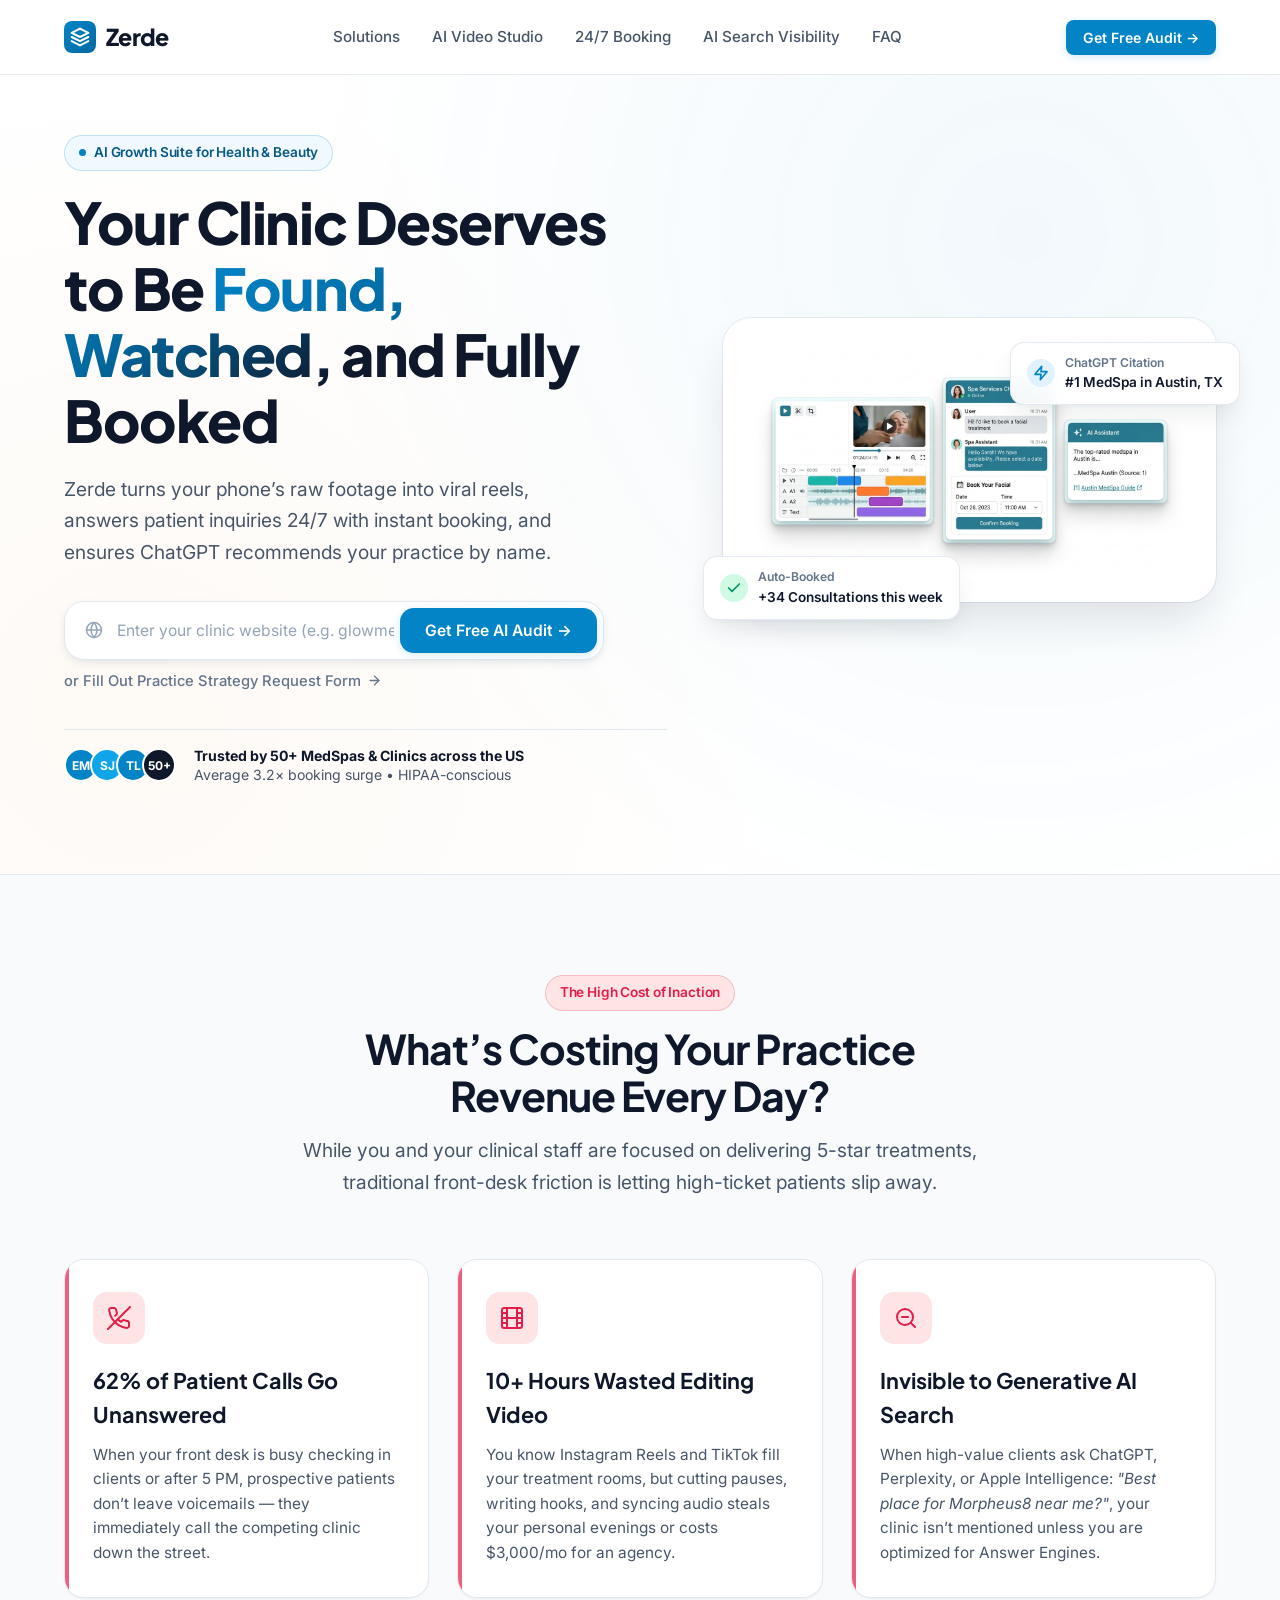
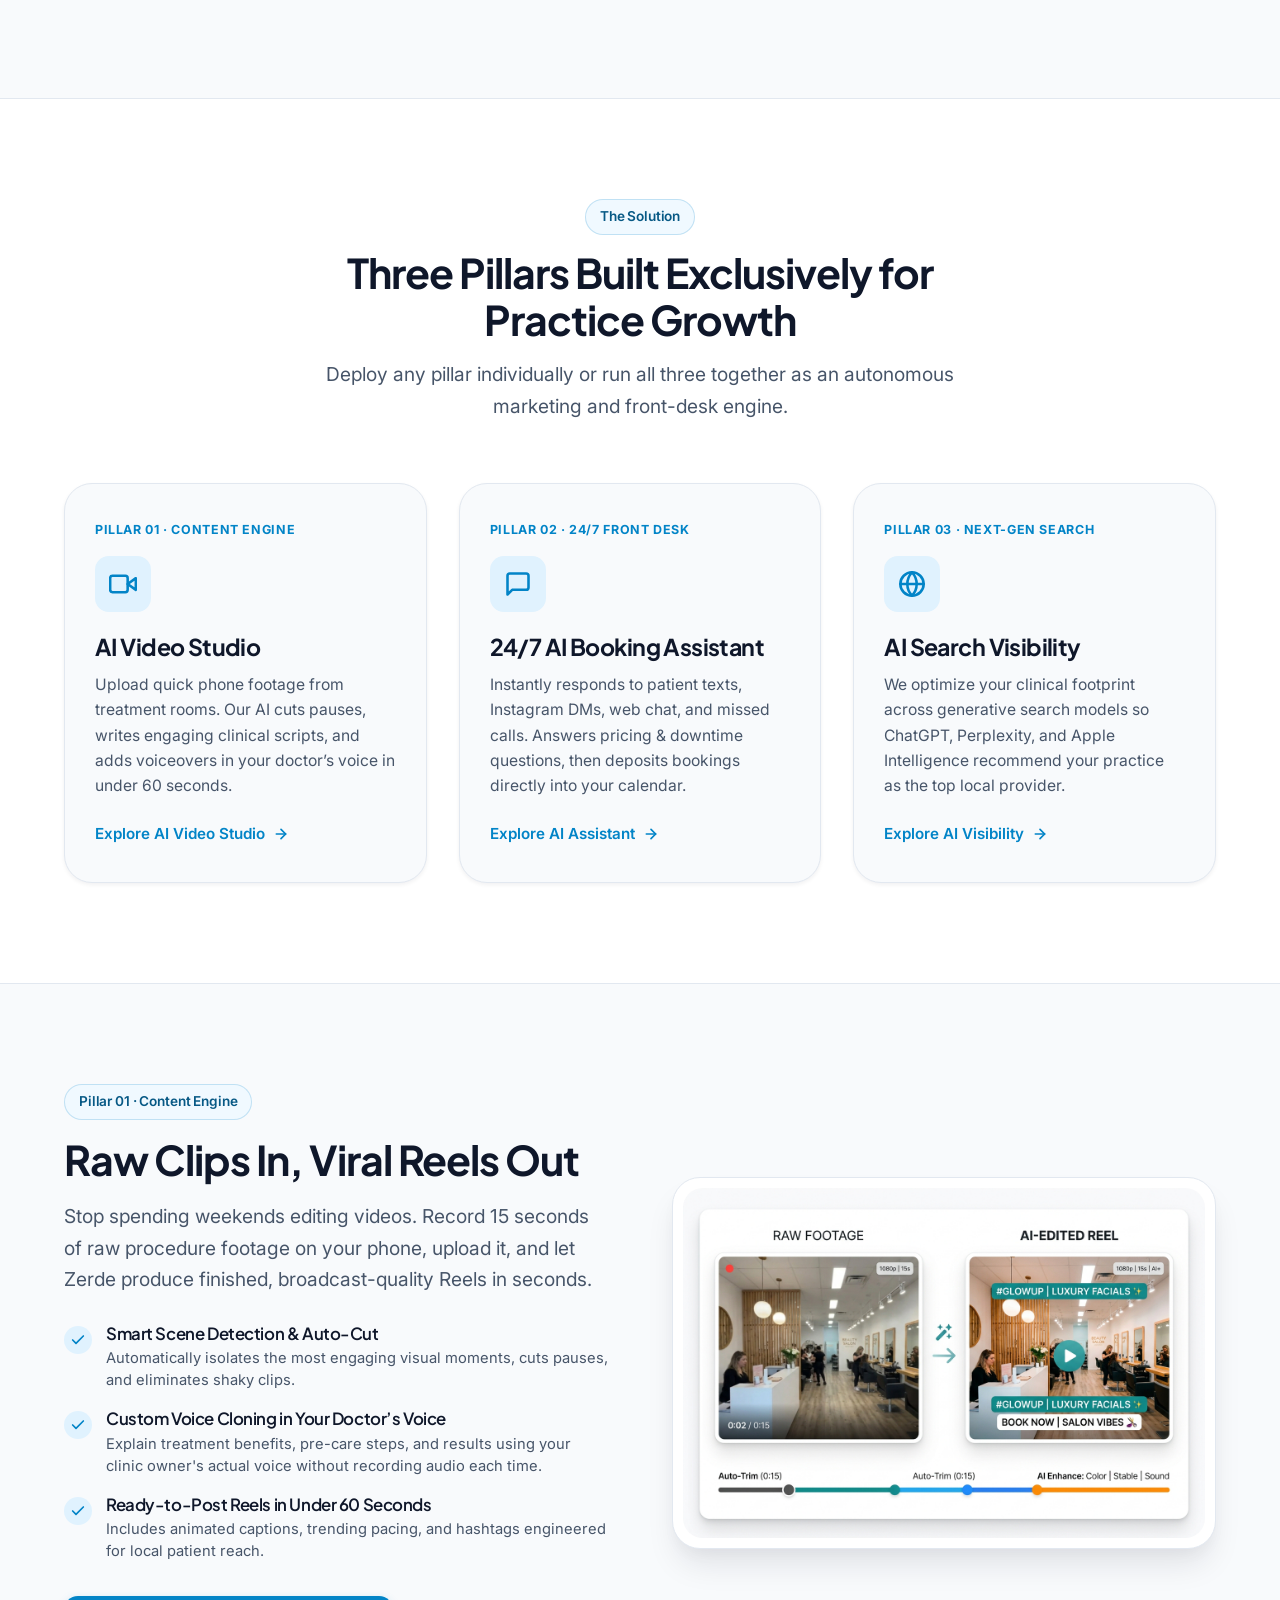
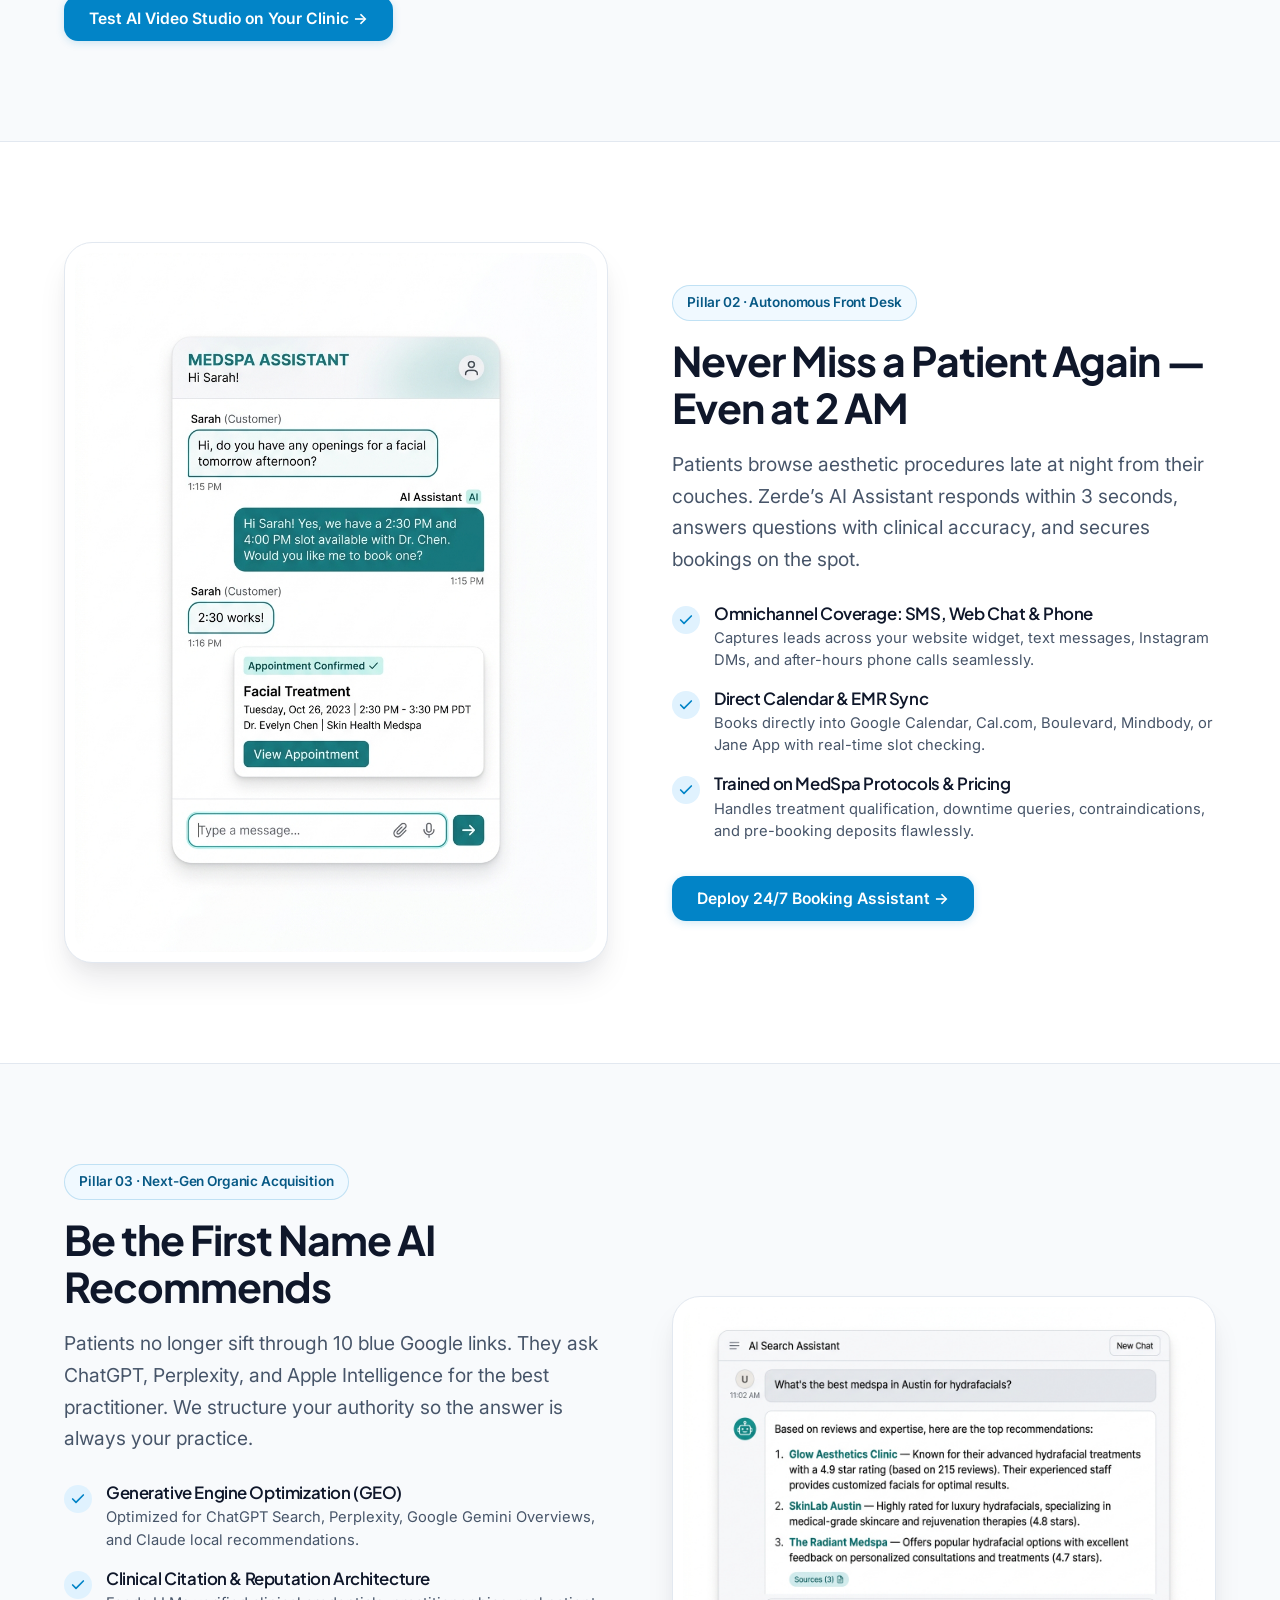
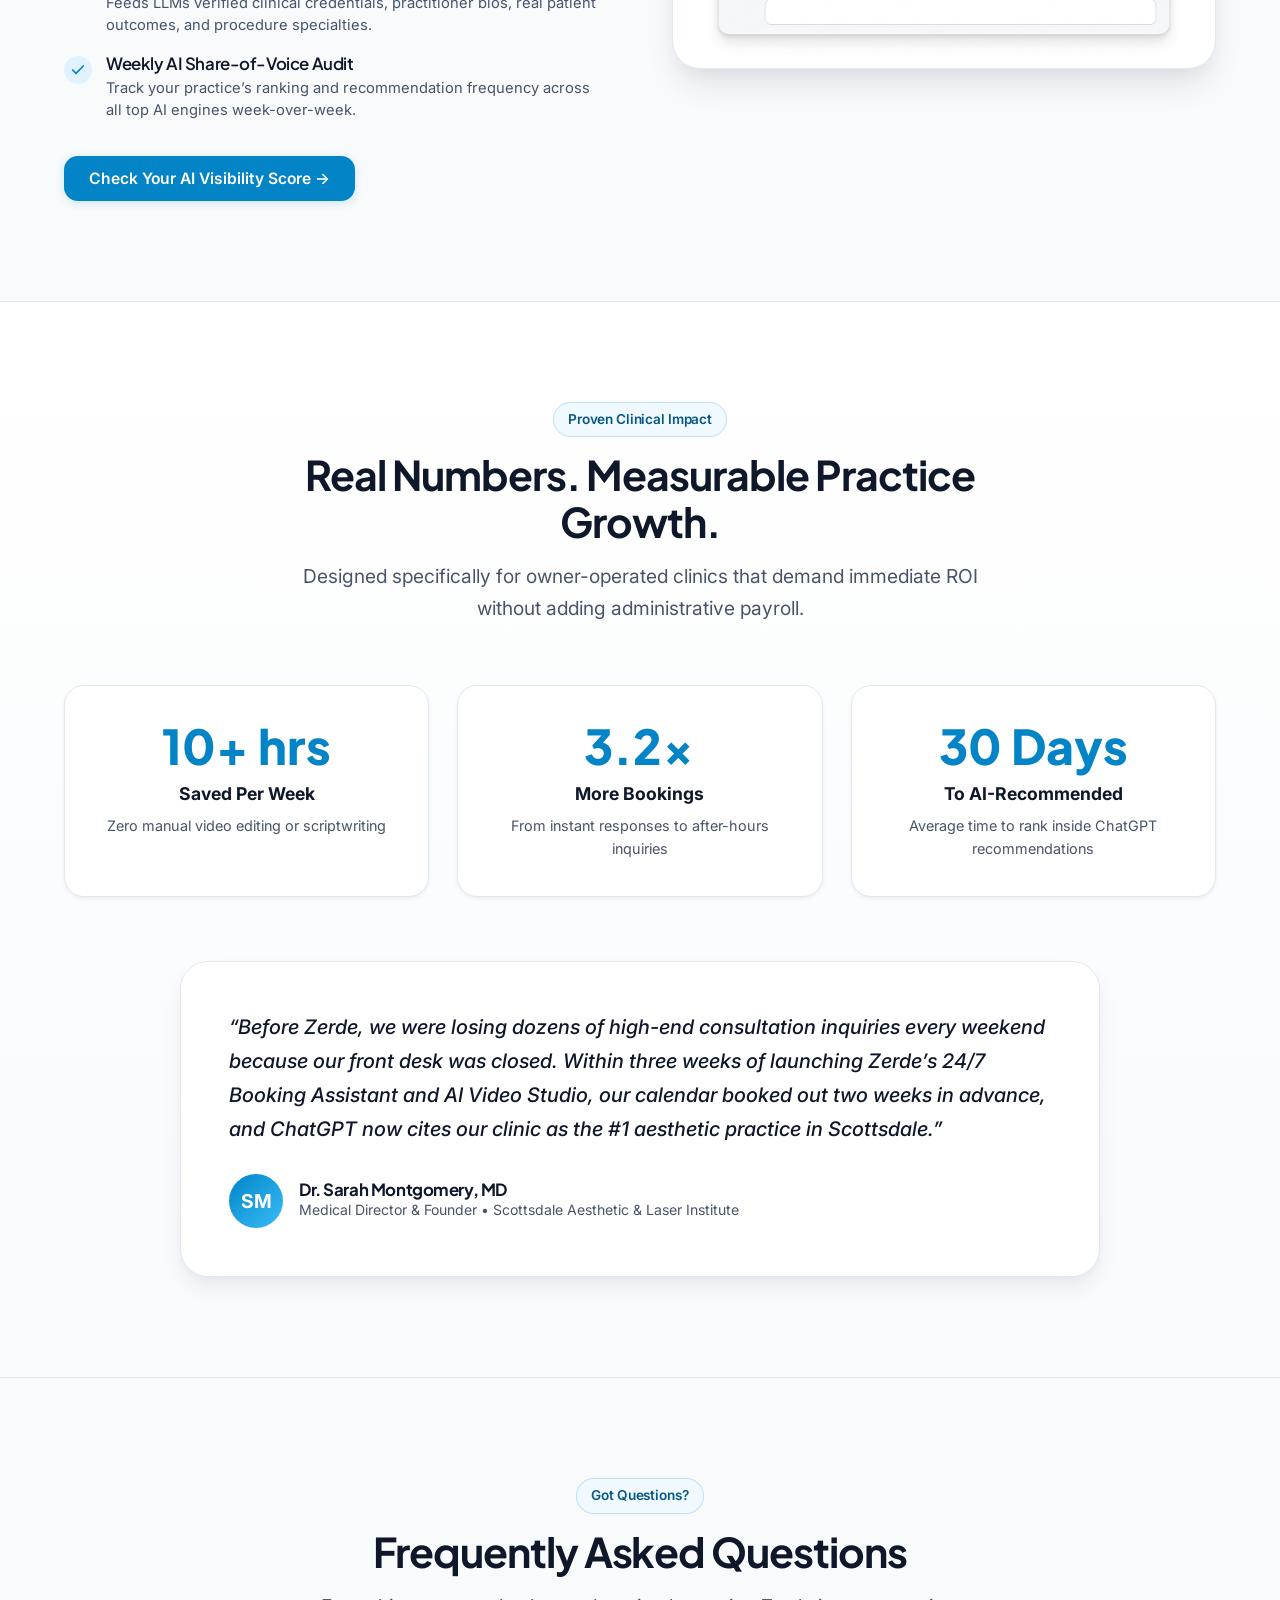
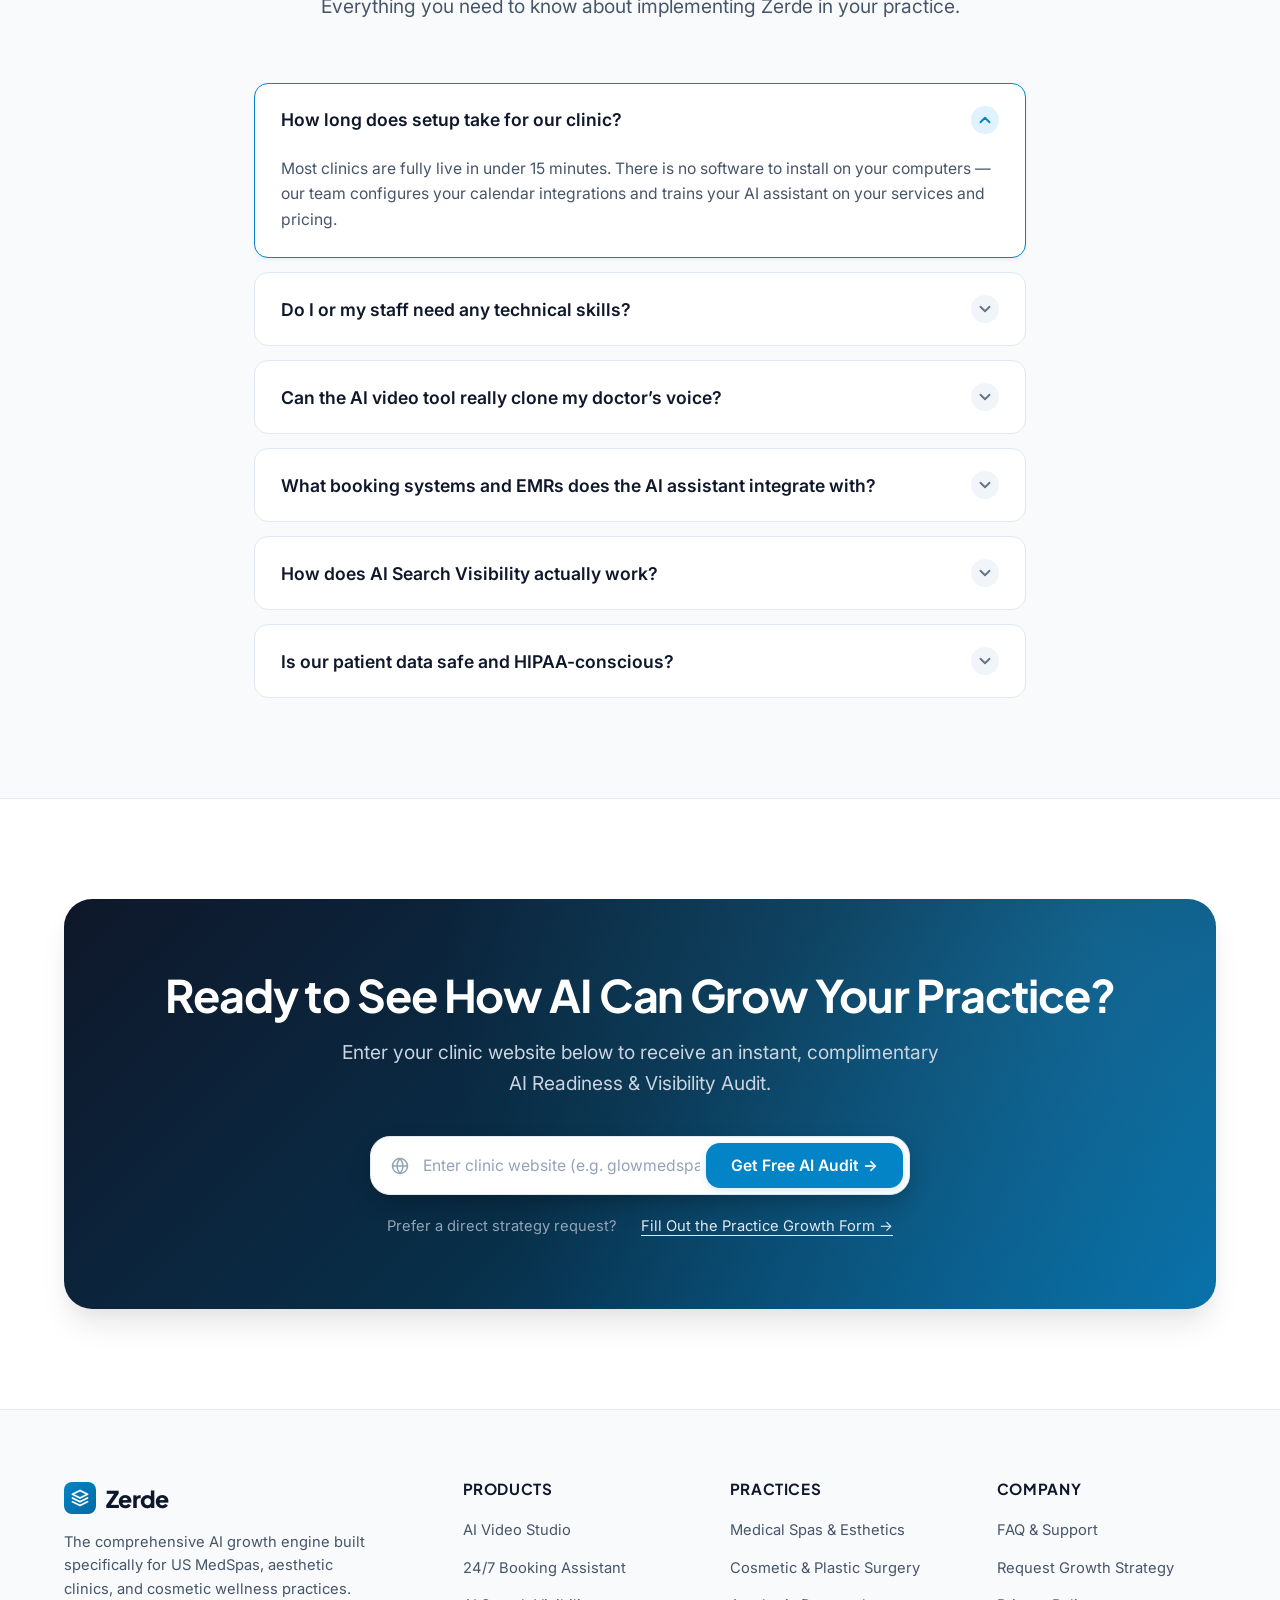
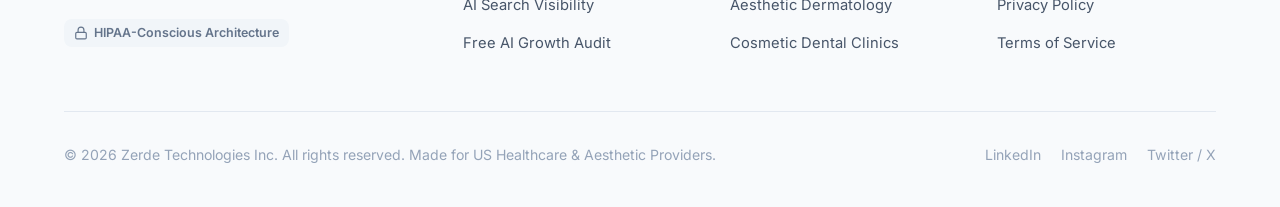
==== index.html @ aed966bc "Redesign landing page for US MedSpas: 11 sections, AI mockups, lead magnet audit form" ====
<!DOCTYPE html>
<html lang="en">
<head>
  <meta charset="utf-8">
  <meta name="viewport" content="width=device-width, initial-scale=1.0">
  <title>Zerde — AI Growth Suite for MedSpas & Aesthetic Practices</title>
  <meta name="description" content="Zerde turns raw phone footage into viral reels, captures patient bookings 24/7, and gets AI engines like ChatGPT to recommend your practice by name.">
  <meta name="keywords" content="MedSpa AI, aesthetic clinic marketing, AI video studio, AI booking assistant, AI search visibility, medical spa automation">
  
  <!-- OpenGraph / Social -->
  <meta property="og:type" content="website">
  <meta property="og:title" content="Zerde — AI Growth Suite for Health & Beauty">
  <meta property="og:description" content="Turn raw clips into viral reels, book patients 24/7, and get recommended by ChatGPT. Built for US MedSpas and aesthetic clinics.">
  <meta property="og:image" content="assets/hero-mockup.jpg">

  <!-- Google Fonts: Plus Jakarta Sans (Headings) + Inter (Body) -->
  <link rel="preconnect" href="https://fonts.googleapis.com">
  <link rel="preconnect" href="https://fonts.gstatic.com" crossorigin>
  <link href="https://fonts.googleapis.com/css2?family=Inter:wght@400;500;600;700&family=Plus+Jakarta+Sans:wght@500;600;700;800&display=swap" rel="stylesheet">

  <style>
    /* ==========================================================================
       DESIGN SYSTEM & CSS TOKENS
       Clean Light & Friendly (Stripe / VEED / Intercom Aesthetic)
       ========================================================================== */
    :root {
      /* Brand Color Palette */
      --primary: #0284C7;          /* Vibrant Ocean Teal-Blue */
      --primary-hover: #0369A1;
      --primary-dark: #075985;
      --primary-light: #E0F2FE;
      --primary-tint: #F0F9FF;
      --primary-glow: rgba(2, 132, 199, 0.18);

      --accent-amber: #D97706;     /* High-intent warmth */
      --accent-amber-light: #FEF3C7;
      --accent-emerald: #059669;   /* Success & growth */
      --accent-emerald-light: #D1FAE5;
      --accent-rose: #E11D48;      /* Urgency & pain points */
      --accent-rose-light: #FFE4E6;

      /* Neutral Palette */
      --bg-base: #FFFFFF;
      --bg-surface: #F8FAFC;       /* Slate 50 */
      --bg-subtle: #F1F5F9;        /* Slate 100 */
      --border: #E2E8F0;           /* Slate 200 */
      --border-focus: #94A3B8;     /* Slate 400 */

      --text-main: #0F172A;        /* Slate 900 */
      --text-muted: #475569;       /* Slate 600 */
      --text-subtle: #64748B;      /* Slate 500 */
      --text-light: #94A3B8;       /* Slate 400 */

      /* Typography */
      --font-heading: 'Plus Jakarta Sans', -apple-system, BlinkMacSystemFont, sans-serif;
      --font-body: 'Inter', -apple-system, BlinkMacSystemFont, sans-serif;

      /* Shadows & Elevations */
      --shadow-xs: 0 1px 2px 0 rgba(15, 23, 42, 0.05);
      --shadow-sm: 0 2px 4px 0 rgba(15, 23, 42, 0.06);
      --shadow-md: 0 4px 12px -2px rgba(15, 23, 42, 0.08), 0 2px 6px -1px rgba(15, 23, 42, 0.04);
      --shadow-lg: 0 12px 24px -4px rgba(15, 23, 42, 0.08), 0 4px 8px -2px rgba(15, 23, 42, 0.03);
      --shadow-xl: 0 20px 32px -6px rgba(15, 23, 42, 0.10), 0 8px 16px -4px rgba(15, 23, 42, 0.04);
      --shadow-glow: 0 0 28px rgba(2, 132, 199, 0.22);

      /* Layout & Spacing */
      --container-max: 1200px;
      --radius-sm: 8px;
      --radius-md: 14px;
      --radius-lg: 20px;
      --radius-xl: 28px;
      --radius-pill: 9999px;
      
      --transition-fast: 0.15s ease;
      --transition-smooth: 0.25s cubic-bezier(0.16, 1, 0.3, 1);
    }

    /* ==========================================================================
       RESET & BASE STYLES
       ========================================================================== */
    *, *::before, *::after {
      box-sizing: border-box;
      margin: 0;
      padding: 0;
    }

    html {
      scroll-behavior: smooth;
      -webkit-font-smoothing: antialiased;
      -moz-osx-font-smoothing: grayscale;
    }

    body {
      font-family: var(--font-body);
      color: var(--text-main);
      background-color: var(--bg-base);
      line-height: 1.6;
      font-size: 16px;
      overflow-x: hidden;
    }

    img {
      display: block;
      max-width: 100%;
      height: auto;
      border-radius: var(--radius-md);
    }

    a {
      color: inherit;
      text-decoration: none;
      transition: color var(--transition-fast);
    }

    button, input {
      font-family: inherit;
      font-size: inherit;
    }

    .container {
      width: 100%;
      max-width: var(--container-max);
      margin-left: auto;
      margin-right: auto;
      padding-left: 24px;
      padding-right: 24px;
    }

    .section-spacing {
      padding-top: 100px;
      padding-bottom: 100px;
    }

    @media (max-width: 768px) {
      .section-spacing {
        padding-top: 64px;
        padding-bottom: 64px;
      }
    }

    /* ==========================================================================
       TYPOGRAPHY
       ========================================================================== */
    h1, h2, h3, h4, h5, h6 {
      font-family: var(--font-heading);
      color: var(--text-main);
      line-height: 1.15;
      letter-spacing: -0.025em;
    }

    h1 {
      font-size: clamp(2.4rem, 4.5vw, 3.8rem);
      font-weight: 800;
    }

    h2 {
      font-size: clamp(2rem, 3.2vw, 2.75rem);
      font-weight: 700;
    }

    h3 {
      font-size: clamp(1.35rem, 2vw, 1.65rem);
      font-weight: 700;
    }

    p.lead {
      font-size: 1.2rem;
      color: var(--text-muted);
      line-height: 1.65;
    }

    .gradient-text {
      background: linear-gradient(135deg, #0284C7 0%, #0369A1 50%, #0F172A 100%);
      -webkit-background-clip: text;
      -webkit-text-fill-color: transparent;
    }

    /* Badges & Eyebrows */
    .badge-pill {
      display: inline-flex;
      align-items: center;
      gap: 8px;
      padding: 6px 14px;
      background: var(--primary-tint);
      border: 1px solid rgba(2, 132, 199, 0.2);
      color: var(--primary-dark);
      font-size: 0.85rem;
      font-weight: 600;
      border-radius: var(--radius-pill);
      letter-spacing: -0.01em;
    }

    .badge-pill .pulse-dot {
      width: 7px;
      height: 7px;
      border-radius: 50%;
      background-color: var(--primary);
      box-shadow: 0 0 0 0 rgba(2, 132, 199, 0.7);
      animation: pulse-ring 2s infinite;
    }

    @keyframes pulse-ring {
      0% { transform: scale(0.95); box-shadow: 0 0 0 0 rgba(2, 132, 199, 0.7); }
      70% { transform: scale(1); box-shadow: 0 0 0 8px rgba(2, 132, 199, 0); }
      100% { transform: scale(0.95); box-shadow: 0 0 0 0 rgba(2, 132, 199, 0); }
    }

    /* ==========================================================================
       BUTTONS & INTERACTIVE INPUTS
       ========================================================================== */
    .btn {
      display: inline-flex;
      align-items: center;
      justify-content: center;
      gap: 8px;
      font-weight: 600;
      font-size: 0.98rem;
      padding: 12px 24px;
      border-radius: var(--radius-md);
      border: 1px solid transparent;
      cursor: pointer;
      transition: all var(--transition-smooth);
      white-space: nowrap;
    }

    .btn-primary {
      background: var(--primary);
      color: #FFFFFF;
      box-shadow: 0 2px 8px var(--primary-glow);
    }

    .btn-primary:hover {
      background: var(--primary-hover);
      transform: translateY(-1px);
      box-shadow: 0 6px 16px rgba(2, 132, 199, 0.3);
    }

    .btn-secondary {
      background: #FFFFFF;
      color: var(--text-main);
      border: 1px solid var(--border);
      box-shadow: var(--shadow-xs);
    }

    .btn-secondary:hover {
      background: var(--bg-surface);
      border-color: var(--border-focus);
      transform: translateY(-1px);
    }

    .btn-dark {
      background: var(--text-main);
      color: #FFFFFF;
    }

    .btn-dark:hover {
      background: #1E293B;
      transform: translateY(-1px);
    }

    .btn-sm {
      padding: 8px 16px;
      font-size: 0.88rem;
      border-radius: var(--radius-sm);
    }

    .btn-lg {
      padding: 15px 30px;
      font-size: 1.05rem;
      border-radius: var(--radius-md);
    }

    /* URL Input Bar Form (Lead Magnet Funnel) */
    .url-input-form {
      display: flex;
      align-items: center;
      background: #FFFFFF;
      border: 1.5px solid var(--border);
      border-radius: var(--radius-lg);
      padding: 6px;
      box-shadow: var(--shadow-md);
      transition: border-color var(--transition-fast), box-shadow var(--transition-fast);
      max-width: 540px;
    }

    .url-input-form:focus-within {
      border-color: var(--primary);
      box-shadow: 0 0 0 4px var(--primary-glow);
    }

    .url-input-form .input-icon {
      padding-left: 14px;
      padding-right: 8px;
      color: var(--text-light);
      display: flex;
      align-items: center;
    }

    .url-input-form input {
      flex: 1;
      border: none;
      outline: none;
      font-size: 0.98rem;
      color: var(--text-main);
      background: transparent;
      padding: 8px 6px;
      min-width: 0;
    }

    .url-input-form input::placeholder {
      color: var(--text-light);
    }

    @media (max-width: 600px) {
      .url-input-form {
        flex-direction: column;
        padding: 10px;
        gap: 10px;
        border-radius: var(--radius-md);
      }
      .url-input-form .input-icon {
        display: none;
      }
      .url-input-form input {
        width: 100%;
        text-align: center;
        padding: 6px;
      }
      .url-input-form button {
        width: 100%;
      }
    }

    /* ==========================================================================
       HEADER & NAVIGATION
       ========================================================================== */
    .site-nav {
      position: sticky;
      top: 0;
      z-index: 100;
      background: rgba(255, 255, 255, 0.88);
      backdrop-filter: saturate(180%) blur(16px);
      -webkit-backdrop-filter: saturate(180%) blur(16px);
      border-bottom: 1px solid rgba(226, 232, 240, 0.8);
      transition: all var(--transition-smooth);
    }

    .site-nav.scrolled {
      box-shadow: 0 4px 20px -2px rgba(15, 23, 42, 0.06);
    }

    .nav-inner {
      display: flex;
      align-items: center;
      justify-content: space-between;
      height: 74px;
    }

    .nav-logo {
      display: flex;
      align-items: center;
      gap: 10px;
      font-family: var(--font-heading);
      font-weight: 800;
      font-size: 1.45rem;
      color: var(--text-main);
      letter-spacing: -0.03em;
    }

    .nav-logo-icon {
      width: 32px;
      height: 32px;
      background: linear-gradient(135deg, #0284C7 0%, #0369A1 100%);
      border-radius: 8px;
      display: flex;
      align-items: center;
      justify-content: center;
      color: #FFFFFF;
    }

    .nav-links {
      display: flex;
      align-items: center;
      gap: 32px;
      list-style: none;
    }

    .nav-links a {
      font-size: 0.95rem;
      font-weight: 500;
      color: var(--text-muted);
    }

    .nav-links a:hover {
      color: var(--primary);
    }

    .nav-actions {
      display: flex;
      align-items: center;
      gap: 16px;
    }

    .mobile-menu-btn {
      display: none;
      background: none;
      border: none;
      color: var(--text-main);
      cursor: pointer;
      padding: 6px;
    }

    @media (max-width: 860px) {
      .nav-links {
        display: none;
      }
      .mobile-menu-btn {
        display: block;
      }
    }

    /* Mobile Drawer */
    .mobile-drawer {
      display: none;
      position: fixed;
      top: 74px;
      left: 0;
      right: 0;
      background: #FFFFFF;
      border-bottom: 1px solid var(--border);
      padding: 24px;
      box-shadow: var(--shadow-xl);
      z-index: 99;
      flex-direction: column;
      gap: 16px;
    }

    .mobile-drawer.open {
      display: flex;
    }

    .mobile-drawer a {
      font-size: 1.1rem;
      font-weight: 600;
      color: var(--text-main);
      padding: 8px 0;
      border-bottom: 1px solid var(--border);
    }

    /* ==========================================================================
       SECTION 2: HERO (ABOVE THE FOLD)
       ========================================================================== */
    .hero-section {
      padding-top: 60px;
      padding-bottom: 90px;
      background: radial-gradient(circle at 80% 20%, rgba(2, 132, 199, 0.05) 0%, transparent 60%),
                  radial-gradient(circle at 10% 80%, rgba(217, 119, 6, 0.04) 0%, transparent 50%);
      position: relative;
    }

    .hero-grid {
      display: grid;
      grid-template-columns: 1.1fr 0.9fr;
      gap: 56px;
      align-items: center;
    }

    @media (max-width: 992px) {
      .hero-grid {
        grid-template-columns: 1fr;
        gap: 48px;
        text-align: center;
      }
      .hero-content {
        display: flex;
        flex-direction: column;
        align-items: center;
      }
      .hero-trust-bar {
        justify-content: center;
      }
    }

    .hero-content h1 {
      margin-top: 18px;
      margin-bottom: 20px;
    }

    .hero-content p.lead {
      margin-bottom: 32px;
      max-width: 540px;
    }

    .hero-cta-group {
      margin-bottom: 36px;
      width: 100%;
    }

    .hero-secondary-link {
      display: inline-flex;
      align-items: center;
      gap: 6px;
      margin-top: 12px;
      font-size: 0.92rem;
      color: var(--text-subtle);
      font-weight: 500;
    }

    .hero-secondary-link:hover {
      color: var(--primary);
    }

    .hero-trust-bar {
      display: flex;
      align-items: center;
      gap: 18px;
      padding-top: 16px;
      border-top: 1px solid var(--border);
    }

    .avatars-group {
      display: flex;
      align-items: center;
    }

    .avatar-circle {
      width: 34px;
      height: 34px;
      border-radius: 50%;
      border: 2px solid #FFFFFF;
      margin-left: -8px;
      background-size: cover;
      background-position: center;
      display: flex;
      align-items: center;
      justify-content: center;
      font-size: 0.75rem;
      font-weight: 700;
      color: #FFFFFF;
    }

    .avatar-circle:first-child {
      margin-left: 0;
    }

    .trust-text {
      font-size: 0.88rem;
      color: var(--text-muted);
      line-height: 1.35;
    }

    .trust-text strong {
      color: var(--text-main);
    }

    /* Hero Mockup Visual Area */
    .hero-visual {
      position: relative;
    }

    .mockup-frame {
      position: relative;
      background: #FFFFFF;
      border-radius: var(--radius-xl);
      padding: 10px;
      box-shadow: 0 24px 48px -12px rgba(15, 23, 42, 0.14), 0 0 0 1px rgba(226, 232, 240, 0.8);
      overflow: hidden;
      transition: transform var(--transition-smooth);
    }

    .mockup-frame:hover {
      transform: translateY(-4px);
    }

    .mockup-frame img {
      width: 100%;
      height: auto;
      border-radius: var(--radius-lg);
      object-fit: cover;
    }

    /* Floating micro-badges over hero visual */
    .floating-card {
      position: absolute;
      background: rgba(255, 255, 255, 0.95);
      backdrop-filter: blur(12px);
      padding: 10px 16px;
      border-radius: var(--radius-md);
      box-shadow: var(--shadow-lg);
      border: 1px solid rgba(226, 232, 240, 0.9);
      display: flex;
      align-items: center;
      gap: 10px;
      font-size: 0.85rem;
      font-weight: 600;
      color: var(--text-main);
      z-index: 2;
      animation: float 4s ease-in-out infinite alternate;
    }

    .floating-card-1 {
      bottom: -18px;
      left: -20px;
    }

    .floating-card-2 {
      top: 24px;
      right: -24px;
      animation-delay: 1.5s;
    }

    @keyframes float {
      0% { transform: translateY(0px); }
      100% { transform: translateY(-8px); }
    }

    @media (max-width: 600px) {
      .floating-card {
        display: none;
      }
    }

    /* ==========================================================================
       SECTION 3: PROBLEM STATEMENT ("What's Costing You Clients?")
       ========================================================================== */
    .problem-section {
      background: var(--bg-surface);
      border-top: 1px solid var(--border);
      border-bottom: 1px solid var(--border);
    }

    .section-header {
      text-align: center;
      max-width: 680px;
      margin-left: auto;
      margin-right: auto;
      margin-bottom: 60px;
    }

    .section-header h2 {
      margin-top: 14px;
      margin-bottom: 16px;
    }

    .problem-grid {
      display: grid;
      grid-template-columns: repeat(3, 1fr);
      gap: 28px;
    }

    @media (max-width: 900px) {
      .problem-grid {
        grid-template-columns: 1fr;
      }
    }

    .problem-card {
      background: #FFFFFF;
      border-radius: var(--radius-lg);
      padding: 32px 28px;
      border: 1px solid var(--border);
      box-shadow: var(--shadow-xs);
      transition: all var(--transition-smooth);
      position: relative;
      overflow: hidden;
    }

    .problem-card:hover {
      transform: translateY(-4px);
      box-shadow: var(--shadow-lg);
      border-color: rgba(225, 29, 72, 0.3);
    }

    .problem-card::before {
      content: '';
      position: absolute;
      top: 0;
      left: 0;
      width: 4px;
      height: 100%;
      background: var(--accent-rose);
      opacity: 0.7;
    }

    .problem-icon-wrapper {
      width: 52px;
      height: 52px;
      border-radius: var(--radius-md);
      background: var(--accent-rose-light);
      color: var(--accent-rose);
      display: flex;
      align-items: center;
      justify-content: center;
      margin-bottom: 20px;
    }

    .problem-stat {
      font-family: var(--font-heading);
      font-size: 1.35rem;
      font-weight: 700;
      color: var(--text-main);
      margin-bottom: 10px;
    }

    .problem-desc {
      color: var(--text-muted);
      font-size: 0.96rem;
      line-height: 1.6;
    }

    /* ==========================================================================
       SECTION 4: SOLUTIONS OVERVIEW ("Three Pillars Built for MedSpas")
       ========================================================================== */
    .solutions-overview-section {
      background: #FFFFFF;
    }

    .overview-grid {
      display: grid;
      grid-template-columns: repeat(3, 1fr);
      gap: 32px;
    }

    @media (max-width: 900px) {
      .overview-grid {
        grid-template-columns: 1fr;
      }
    }

    .overview-card {
      background: var(--bg-surface);
      border-radius: var(--radius-xl);
      padding: 36px 30px;
      border: 1px solid var(--border);
      box-shadow: var(--shadow-sm);
      display: flex;
      flex-direction: column;
      justify-content: space-between;
      transition: all var(--transition-smooth);
      position: relative;
    }

    .overview-card:hover {
      transform: translateY(-6px);
      box-shadow: var(--shadow-xl);
      border-color: rgba(2, 132, 199, 0.4);
      background: #FFFFFF;
    }

    .overview-card-tag {
      font-size: 0.78rem;
      font-weight: 700;
      letter-spacing: 0.05em;
      text-transform: uppercase;
      color: var(--primary);
      margin-bottom: 16px;
    }

    .overview-card-icon {
      width: 56px;
      height: 56px;
      border-radius: var(--radius-md);
      background: var(--primary-light);
      color: var(--primary);
      display: flex;
      align-items: center;
      justify-content: center;
      margin-bottom: 22px;
    }

    .overview-card h3 {
      font-size: 1.45rem;
      margin-bottom: 12px;
    }

    .overview-card p {
      color: var(--text-muted);
      font-size: 0.98rem;
      line-height: 1.6;
      margin-bottom: 24px;
    }

    .overview-link {
      display: inline-flex;
      align-items: center;
      gap: 8px;
      font-weight: 600;
      font-size: 0.95rem;
      color: var(--primary);
    }

    .overview-link:hover {
      color: var(--primary-hover);
      gap: 12px;
    }

    /* ==========================================================================
       SECTIONS 5, 6, 7: PRODUCT DEEP-DIVES
       ========================================================================== */
    .deepdive-section {
      border-top: 1px solid var(--border);
    }

    .deepdive-section:nth-child(even) {
      background: var(--bg-surface);
    }

    .deepdive-grid {
      display: grid;
      grid-template-columns: 1fr 1fr;
      gap: 64px;
      align-items: center;
    }

    @media (max-width: 992px) {
      .deepdive-grid {
        grid-template-columns: 1fr;
        gap: 40px;
      }
      .deepdive-grid.reverse-mobile {
        display: flex;
        flex-direction: column-reverse;
      }
    }

    .deepdive-content .badge-pill {
      margin-bottom: 16px;
    }

    .deepdive-content h2 {
      margin-bottom: 18px;
    }

    .deepdive-content p.lead {
      margin-bottom: 28px;
    }

    .feature-list {
      list-style: none;
      display: flex;
      flex-direction: column;
      gap: 18px;
      margin-bottom: 34px;
    }

    .feature-item {
      display: flex;
      align-items: flex-start;
      gap: 14px;
    }

    .feature-icon {
      width: 28px;
      height: 28px;
      border-radius: 50%;
      background: var(--primary-light);
      color: var(--primary);
      display: flex;
      align-items: center;
      justify-content: center;
      flex-shrink: 0;
      margin-top: 2px;
    }

    .feature-item-text h4 {
      font-size: 1.05rem;
      font-weight: 600;
      margin-bottom: 4px;
    }

    .feature-item-text p {
      color: var(--text-muted);
      font-size: 0.92rem;
      line-height: 1.5;
    }

    .deepdive-mockup {
      position: relative;
      border-radius: var(--radius-xl);
      padding: 10px;
      background: #FFFFFF;
      box-shadow: var(--shadow-xl);
      border: 1px solid var(--border);
      overflow: hidden;
      transition: transform var(--transition-smooth);
    }

    .deepdive-mockup:hover {
      transform: scale(1.01);
    }

    .deepdive-mockup img {
      width: 100%;
      height: auto;
      border-radius: var(--radius-lg);
    }

    /* ==========================================================================
       SECTION 8: SOCIAL PROOF & METRICS
       ========================================================================== */
    .metrics-section {
      background: linear-gradient(180deg, #FFFFFF 0%, var(--bg-surface) 100%);
      border-top: 1px solid var(--border);
    }

    .metrics-grid {
      display: grid;
      grid-template-columns: repeat(3, 1fr);
      gap: 28px;
      margin-bottom: 64px;
    }

    @media (max-width: 800px) {
      .metrics-grid {
        grid-template-columns: 1fr;
      }
    }

    .metric-card {
      background: #FFFFFF;
      border: 1px solid var(--border);
      border-radius: var(--radius-lg);
      padding: 36px 28px;
      text-align: center;
      box-shadow: var(--shadow-sm);
      transition: transform var(--transition-smooth);
    }

    .metric-card:hover {
      transform: translateY(-4px);
      box-shadow: var(--shadow-md);
      border-color: var(--primary);
    }

    .metric-number {
      font-family: var(--font-heading);
      font-size: 3rem;
      font-weight: 800;
      color: var(--primary);
      line-height: 1;
      margin-bottom: 10px;
    }

    .metric-label {
      font-size: 1.1rem;
      font-weight: 700;
      color: var(--text-main);
      margin-bottom: 6px;
    }

    .metric-sub {
      color: var(--text-muted);
      font-size: 0.9rem;
    }

    /* Testimonial Box */
    .testimonial-box {
      background: #FFFFFF;
      border-radius: var(--radius-xl);
      padding: 48px;
      border: 1px solid var(--border);
      box-shadow: var(--shadow-lg);
      max-width: 920px;
      margin-left: auto;
      margin-right: auto;
      position: relative;
    }

    @media (max-width: 650px) {
      .testimonial-box {
        padding: 28px;
      }
    }

    .testimonial-quote {
      font-size: 1.25rem;
      font-weight: 500;
      color: var(--text-main);
      line-height: 1.7;
      margin-bottom: 28px;
      font-style: italic;
    }

    .testimonial-author {
      display: flex;
      align-items: center;
      gap: 16px;
    }

    .author-avatar {
      width: 54px;
      height: 54px;
      border-radius: 50%;
      background: linear-gradient(135deg, #0284C7, #38BDF8);
      color: #FFFFFF;
      display: flex;
      align-items: center;
      justify-content: center;
      font-weight: 700;
      font-size: 1.2rem;
    }

    .author-info h4 {
      font-size: 1.05rem;
      font-weight: 700;
    }

    .author-info p {
      font-size: 0.88rem;
      color: var(--text-muted);
    }

    /* ==========================================================================
       SECTION 9: FAQ ACCORDION
       ========================================================================== */
    .faq-section {
      background: var(--bg-surface);
      border-top: 1px solid var(--border);
    }

    .faq-container {
      max-width: 820px;
      margin-left: auto;
      margin-right: auto;
    }

    .faq-list {
      display: flex;
      flex-direction: column;
      gap: 14px;
    }

    .faq-item {
      background: #FFFFFF;
      border: 1px solid var(--border);
      border-radius: var(--radius-md);
      overflow: hidden;
      transition: border-color var(--transition-fast), box-shadow var(--transition-fast);
    }

    .faq-item.active {
      border-color: var(--primary);
      box-shadow: var(--shadow-sm);
    }

    .faq-question {
      width: 100%;
      text-align: left;
      background: none;
      border: none;
      padding: 22px 26px;
      font-size: 1.1rem;
      font-weight: 600;
      color: var(--text-main);
      display: flex;
      align-items: center;
      justify-content: space-between;
      gap: 16px;
      cursor: pointer;
    }

    .faq-icon {
      width: 28px;
      height: 28px;
      border-radius: 50%;
      background: var(--bg-subtle);
      color: var(--text-subtle);
      display: flex;
      align-items: center;
      justify-content: center;
      flex-shrink: 0;
      transition: transform var(--transition-smooth), background-color var(--transition-fast);
    }

    .faq-item.active .faq-icon {
      transform: rotate(180deg);
      background: var(--primary-light);
      color: var(--primary);
    }

    .faq-answer {
      max-height: 0;
      overflow: hidden;
      transition: max-height 0.35s cubic-bezier(0, 1, 0, 1), padding 0.3s ease;
      padding: 0 26px;
      color: var(--text-muted);
      font-size: 0.98rem;
      line-height: 1.65;
    }

    .faq-item.active .faq-answer {
      max-height: 300px;
      padding-bottom: 24px;
    }

    /* ==========================================================================
       SECTION 10: FINAL CTA BANNER
       ========================================================================== */
    .cta-banner-section {
      background: #FFFFFF;
      border-top: 1px solid var(--border);
    }

    .cta-banner {
      background: radial-gradient(circle at 90% 10%, rgba(56, 189, 248, 0.25) 0%, transparent 60%),
                  linear-gradient(135deg, #0F172A 0%, #082F49 50%, #0369A1 100%);
      border-radius: var(--radius-xl);
      padding: 70px 48px;
      color: #FFFFFF;
      text-align: center;
      box-shadow: var(--shadow-xl);
      position: relative;
      overflow: hidden;
    }

    @media (max-width: 650px) {
      .cta-banner {
        padding: 48px 24px;
      }
    }

    .cta-banner h2 {
      color: #FFFFFF;
      margin-bottom: 16px;
      font-size: clamp(2rem, 3.5vw, 2.9rem);
    }

    .cta-banner p.lead {
      color: #CBD5E1;
      max-width: 600px;
      margin-left: auto;
      margin-right: auto;
      margin-bottom: 36px;
    }

    .cta-banner .url-input-form {
      margin-left: auto;
      margin-right: auto;
      background: #FFFFFF;
      box-shadow: 0 10px 25px -5px rgba(0, 0, 0, 0.3);
    }

    .cta-banner-links {
      margin-top: 20px;
      display: flex;
      align-items: center;
      justify-content: center;
      gap: 24px;
      font-size: 0.92rem;
      color: #94A3B8;
    }

    .cta-banner-links a {
      color: #E2E8F0;
      text-decoration: underline;
      text-underline-offset: 4px;
    }

    .cta-banner-links a:hover {
      color: #FFFFFF;
    }

    /* ==========================================================================
       SECTION 11: FOOTER
       ========================================================================== */
    .site-footer {
      background: var(--bg-surface);
      border-top: 1px solid var(--border);
      padding-top: 70px;
      padding-bottom: 40px;
    }

    .footer-grid {
      display: grid;
      grid-template-columns: 1.6fr 1fr 1fr 1fr;
      gap: 48px;
      margin-bottom: 56px;
    }

    @media (max-width: 900px) {
      .footer-grid {
        grid-template-columns: 1fr 1fr;
        gap: 36px;
      }
    }

    @media (max-width: 550px) {
      .footer-grid {
        grid-template-columns: 1fr;
      }
    }

    .footer-brand p {
      color: var(--text-muted);
      font-size: 0.92rem;
      margin-top: 14px;
      max-width: 320px;
      line-height: 1.6;
    }

    .footer-badge {
      display: inline-flex;
      align-items: center;
      gap: 6px;
      margin-top: 18px;
      padding: 4px 10px;
      background: var(--bg-subtle);
      border-radius: var(--radius-sm);
      font-size: 0.78rem;
      font-weight: 600;
      color: var(--text-subtle);
    }

    .footer-col h4 {
      font-size: 0.95rem;
      font-weight: 700;
      letter-spacing: 0.04em;
      text-transform: uppercase;
      color: var(--text-main);
      margin-bottom: 20px;
    }

    .footer-col ul {
      list-style: none;
      display: flex;
      flex-direction: column;
      gap: 12px;
    }

    .footer-col a {
      color: var(--text-muted);
      font-size: 0.92rem;
    }

    .footer-col a:hover {
      color: var(--primary);
    }

    .footer-bottom {
      padding-top: 32px;
      border-top: 1px solid var(--border);
      display: flex;
      align-items: center;
      justify-content: space-between;
      color: var(--text-light);
      font-size: 0.88rem;
      flex-wrap: wrap;
      gap: 16px;
    }

    /* ==========================================================================
       MODAL: FREE AI AUDIT SIMULATION
       ========================================================================== */
    .audit-modal-backdrop {
      display: none;
      position: fixed;
      top: 0;
      left: 0;
      width: 100vw;
      height: 100vh;
      background: rgba(15, 23, 42, 0.65);
      backdrop-filter: blur(8px);
      z-index: 999;
      align-items: center;
      justify-content: center;
      padding: 20px;
    }

    .audit-modal-backdrop.active {
      display: flex;
      animation: modalFadeIn 0.2s ease-out;
    }

    @keyframes modalFadeIn {
      from { opacity: 0; }
      to { opacity: 1; }
    }

    .audit-modal {
      background: #FFFFFF;
      border-radius: var(--radius-xl);
      max-width: 580px;
      width: 100%;
      box-shadow: var(--shadow-xl);
      overflow: hidden;
      border: 1px solid var(--border);
      animation: modalSlideUp 0.3s cubic-bezier(0.16, 1, 0.3, 1);
    }

    @keyframes modalSlideUp {
      from { transform: translateY(20px) scale(0.97); }
      to { transform: translateY(0) scale(1); }
    }

    .modal-header {
      padding: 22px 28px;
      border-bottom: 1px solid var(--border);
      display: flex;
      align-items: center;
      justify-content: space-between;
      background: var(--bg-surface);
    }

    .modal-header h3 {
      font-size: 1.2rem;
    }

    .modal-close-btn {
      background: none;
      border: none;
      font-size: 1.4rem;
      cursor: pointer;
      color: var(--text-light);
      display: flex;
      align-items: center;
      justify-content: center;
      width: 32px;
      height: 32px;
      border-radius: 50%;
    }

    .modal-close-btn:hover {
      background: var(--bg-subtle);
      color: var(--text-main);
    }

    .modal-body {
      padding: 32px 28px;
    }

    /* Scanning state */
    .scanning-step {
      display: flex;
      flex-direction: column;
      align-items: center;
      text-align: center;
      gap: 16px;
      padding: 20px 0;
    }

    .scanner-spinner {
      width: 54px;
      height: 54px;
      border: 4px solid var(--primary-light);
      border-top-color: var(--primary);
      border-radius: 50%;
      animation: spin 0.9s linear infinite;
    }

    @keyframes spin {
      to { transform: rotate(360deg); }
    }

    /* Results state */
    .results-step {
      display: none;
    }

    .score-card {
      display: flex;
      align-items: center;
      justify-content: space-between;
      background: var(--primary-tint);
      border: 1px solid rgba(2, 132, 199, 0.25);
      border-radius: var(--radius-lg);
      padding: 20px 24px;
      margin-bottom: 24px;
    }

    .score-number {
      font-family: var(--font-heading);
      font-size: 2.8rem;
      font-weight: 800;
      color: var(--primary);
      line-height: 1;
    }

    .breakdown-row {
      display: flex;
      align-items: center;
      justify-content: space-between;
      padding: 12px 0;
      border-bottom: 1px solid var(--border);
      font-size: 0.94rem;
    }

    .breakdown-row:last-child {
      border-bottom: none;
    }

    .breakdown-tag {
      padding: 4px 10px;
      border-radius: var(--radius-pill);
      font-size: 0.78rem;
      font-weight: 700;
    }

    .tag-warning {
      background: var(--accent-rose-light);
      color: var(--accent-rose);
    }

    .tag-medium {
      background: var(--accent-amber-light);
      color: var(--accent-amber);
    }

    .modal-footer-cta {
      margin-top: 24px;
      display: flex;
      flex-direction: column;
      gap: 10px;
    }

    .modal-form {
      display: flex;
      flex-direction: column;
      gap: 12px;
      margin-top: 14px;
    }

    .form-group {
      display: flex;
      flex-direction: column;
      gap: 6px;
      text-align: left;
    }

    .form-group label {
      font-size: 0.82rem;
      font-weight: 600;
      color: var(--text-main);
    }

    .form-group input, .form-group select {
      padding: 10px 14px;
      border: 1.5px solid var(--border);
      border-radius: var(--radius-sm);
      font-size: 0.92rem;
      color: var(--text-main);
      background: var(--bg-surface);
      outline: none;
      transition: border-color var(--transition-fast), box-shadow var(--transition-fast);
      width: 100%;
    }

    .form-group input:focus, .form-group select:focus {
      border-color: var(--primary);
      box-shadow: 0 0 0 3px var(--primary-glow);
      background: #FFFFFF;
    }

    .form-row {
      display: grid;
      grid-template-columns: 1fr 1fr;
      gap: 10px;
    }

    @media (max-width: 520px) {
      .form-row {
        grid-template-columns: 1fr;
      }
    }

    .success-icon-wrap {
      width: 58px;
      height: 58px;
      border-radius: 50%;
      background: var(--accent-emerald-light);
      color: var(--accent-emerald);
      display: flex;
      align-items: center;
      justify-content: center;
      margin: 0 auto 16px;
    }
  </style>
</head>

<body>

  <!-- ==========================================================================
       SECTION 1: NAVIGATION BAR
       ========================================================================== -->
  <nav class="site-nav" id="mainNavbar">
    <div class="container nav-inner">
      <!-- Brand Logo -->
      <a href="#" class="nav-logo">
        <div class="nav-logo-icon">
          <svg width="20" height="20" viewBox="0 0 24 24" fill="none" stroke="currentColor" stroke-width="2.5" stroke-linecap="round" stroke-linejoin="round">
            <polygon points="12 2 2 7 12 12 22 7 12 2"></polygon>
            <polyline points="2 17 12 22 22 17"></polyline>
            <polyline points="2 12 12 17 22 12"></polyline>
          </svg>
        </div>
        <span>Zerde</span>
      </a>

      <!-- Center Nav Links (Anchor smooth scrolls) -->
      <ul class="nav-links">
        <li><a href="#solutions">Solutions</a></li>
        <li><a href="#video-studio">AI Video Studio</a></li>
        <li><a href="#ai-assistant">24/7 Booking</a></li>
        <li><a href="#ai-visibility">AI Search Visibility</a></li>
        <li><a href="#faq">FAQ</a></li>
      </ul>

      <!-- Right Action CTA -->
      <div class="nav-actions">
        <button class="btn btn-primary btn-sm" onclick="openAuditModal()">Get Free Audit →</button>
        <button class="mobile-menu-btn" id="mobileMenuBtn" aria-label="Toggle menu">
          <svg width="24" height="24" viewBox="0 0 24 24" fill="none" stroke="currentColor" stroke-width="2" stroke-linecap="round" stroke-linejoin="round">
            <line x1="3" y1="12" x2="21" y2="12"></line>
            <line x1="3" y1="6" x2="21" y2="6"></line>
            <line x1="3" y1="18" x2="21" y2="18"></line>
          </svg>
        </button>
      </div>
    </div>
  </nav>

  <!-- Mobile Drawer Menu -->
  <div class="mobile-drawer" id="mobileDrawer">
    <a href="#solutions" onclick="toggleMobileDrawer()">Solutions Overview</a>
    <a href="#video-studio" onclick="toggleMobileDrawer()">AI Video Studio</a>
    <a href="#ai-assistant" onclick="toggleMobileDrawer()">24/7 AI Booking Assistant</a>
    <a href="#ai-visibility" onclick="toggleMobileDrawer()">AI Search Visibility</a>
    <a href="#faq" onclick="toggleMobileDrawer()">Frequently Asked Questions</a>
    <button class="btn btn-primary" style="margin-top: 8px;" onclick="openAuditModal(); toggleMobileDrawer();">Get Free AI Audit →</button>
  </div>

  <!-- ==========================================================================
       SECTION 2: HERO (ABOVE THE FOLD)
       ========================================================================== -->
  <header class="hero-section">
    <div class="container hero-grid">
      
      <!-- Left Column: Copy & Funnel Lead Magnet -->
      <div class="hero-content">
        <div class="badge-pill">
          <span class="pulse-dot"></span>
          AI Growth Suite for Health & Beauty
        </div>

        <h1>Your Clinic Deserves to Be <span class="gradient-text">Found, Watched,</span> and Fully Booked</h1>

        <p class="lead">
          Zerde turns your phone’s raw footage into viral reels, answers patient inquiries 24/7 with instant booking, and ensures ChatGPT recommends your practice by name.
        </p>

        <!-- Primary CTA: Lead Magnet Input Form -->
        <div class="hero-cta-group">
          <form class="url-input-form" onsubmit="handleAuditSubmit(event, 'heroUrlInput')">
            <span class="input-icon">
              <svg width="18" height="18" viewBox="0 0 24 24" fill="none" stroke="currentColor" stroke-width="2" stroke-linecap="round" stroke-linejoin="round">
                <circle cx="12" cy="12" r="10"></circle>
                <line x1="2" y1="12" x2="22" y2="12"></line>
                <path d="M12 2a15.3 15.3 0 0 1 4 10 15.3 15.3 0 0 1-4 10 15.3 15.3 0 0 1-4-10 15.3 15.3 0 0 1 4-10z"></path>
              </svg>
            </span>
            <input type="text" id="heroUrlInput" placeholder="Enter your clinic website (e.g. glowmedspa.com)" required>
            <button type="submit" class="btn btn-primary">Get Free AI Audit →</button>
          </form>

          <button type="button" onclick="openLeadModalDirect()" class="hero-secondary-link" style="background:none; border:none; cursor:pointer; font-family:inherit;">
            <span>or Fill Out Practice Strategy Request Form</span>
            <svg width="15" height="15" viewBox="0 0 24 24" fill="none" stroke="currentColor" stroke-width="2.2" stroke-linecap="round" stroke-linejoin="round"><line x1="5" y1="12" x2="19" y2="12"></line><polyline points="12 5 19 12 12 19"></polyline></svg>
          </button>
        </div>

        <!-- Trust Social Proof Strip -->
        <div class="hero-trust-bar">
          <div class="avatars-group">
            <div class="avatar-circle" style="background:#0284C7;">EM</div>
            <div class="avatar-circle" style="background:#0EA5E9;">SJ</div>
            <div class="avatar-circle" style="background:#0284C7;">TL</div>
            <div class="avatar-circle" style="background:#0F172A;">50+</div>
          </div>
          <div class="trust-text">
            <strong>Trusted by 50+ MedSpas & Clinics across the US</strong><br>
            <span>Average 3.2× booking surge &bull; HIPAA-conscious</span>
          </div>
        </div>
      </div>

      <!-- Right Column: High-Resolution Floating Dashboard Mockup -->
      <div class="hero-visual">
        <div class="mockup-frame">
          <img src="assets/hero-mockup.jpg" alt="Zerde AI Growth Suite Dashboard Preview" width="600" height="338" loading="eager">
        </div>

        <!-- Floating Micro-badge 1 -->
        <div class="floating-card floating-card-1">
          <div style="background: #D1FAE5; color: #059669; width: 28px; height: 28px; border-radius: 50%; display: flex; align-items: center; justify-content: center;">
            <svg width="16" height="16" viewBox="0 0 24 24" fill="none" stroke="currentColor" stroke-width="2.5" stroke-linecap="round" stroke-linejoin="round"><polyline points="20 6 9 17 4 12"></polyline></svg>
          </div>
          <div>
            <div style="font-size: 0.76rem; color: #64748B;">Auto-Booked</div>
            <div>+34 Consultations this week</div>
          </div>
        </div>

        <!-- Floating Micro-badge 2 -->
        <div class="floating-card floating-card-2">
          <div style="background: #E0F2FE; color: #0284C7; width: 28px; height: 28px; border-radius: 50%; display: flex; align-items: center; justify-content: center;">
            <svg width="16" height="16" viewBox="0 0 24 24" fill="none" stroke="currentColor" stroke-width="2.5" stroke-linecap="round" stroke-linejoin="round"><polygon points="13 2 3 14 12 14 11 22 21 10 12 10 13 2"></polygon></svg>
          </div>
          <div>
            <div style="font-size: 0.76rem; color: #64748B;">ChatGPT Citation</div>
            <div>#1 MedSpa in Austin, TX</div>
          </div>
        </div>
      </div>

    </div>
  </header>

  <!-- ==========================================================================
       SECTION 3: PROBLEM STATEMENT ("What's Costing You Clients?")
       ========================================================================== -->
  <section class="section-spacing problem-section">
    <div class="container">
      <div class="section-header">
        <div class="badge-pill" style="background: var(--accent-rose-light); color: var(--accent-rose); border-color: rgba(225, 29, 72, 0.2);">
          The High Cost of Inaction
        </div>
        <h2>What’s Costing Your Practice Revenue Every Day?</h2>
        <p class="lead">
          While you and your clinical staff are focused on delivering 5-star treatments, traditional front-desk friction is letting high-ticket patients slip away.
        </p>
      </div>

      <div class="problem-grid">
        <!-- Card 1 -->
        <div class="problem-card">
          <div class="problem-icon-wrapper">
            <svg width="24" height="24" viewBox="0 0 24 24" fill="none" stroke="currentColor" stroke-width="2" stroke-linecap="round" stroke-linejoin="round">
              <path d="M10.68 13.31a16 16 0 0 0 3.41 2.6l1.27-1.27a2 2 0 0 1 2.11-.45 12.84 12.84 0 0 0 2.81.7 2 2 0 0 1 1.72 2v3a2 2 0 0 1-2.18 2 19.79 19.79 0 0 1-8.63-3.07 19.42 19.42 0 0 1-6-6 19.8 19.8 0 0 1-3.07-8.67A2 2 0 0 1 4.11 2h3a2 2 0 0 1 2 1.72 12.84 12.84 0 0 0 .7 2.81 2 2 0 0 1-.45 2.11L8.09 9.91"></path>
              <line x1="23" y1="1" x2="1" y2="23"></line>
            </svg>
          </div>
          <div class="problem-stat">62% of Patient Calls Go Unanswered</div>
          <p class="problem-desc">
            When your front desk is busy checking in clients or after 5 PM, prospective patients don’t leave voicemails — they immediately call the competing clinic down the street.
          </p>
        </div>

        <!-- Card 2 -->
        <div class="problem-card">
          <div class="problem-icon-wrapper">
            <svg width="24" height="24" viewBox="0 0 24 24" fill="none" stroke="currentColor" stroke-width="2" stroke-linecap="round" stroke-linejoin="round">
              <rect x="2" y="2" width="20" height="20" rx="2.18" ry="2.18"></rect>
              <line x1="7" y1="2" x2="7" y2="22"></line>
              <line x1="17" y1="2" x2="17" y2="22"></line>
              <line x1="2" y1="12" x2="22" y2="12"></line>
              <line x1="2" y1="7" x2="7" y2="7"></line>
              <line x1="2" y1="17" x2="7" y2="17"></line>
              <line x1="17" y1="17" x2="22" y2="17"></line>
              <line x1="17" y1="7" x2="22" y2="7"></line>
            </svg>
          </div>
          <div class="problem-stat">10+ Hours Wasted Editing Video</div>
          <p class="problem-desc">
            You know Instagram Reels and TikTok fill your treatment rooms, but cutting pauses, writing hooks, and syncing audio steals your personal evenings or costs $3,000/mo for an agency.
          </p>
        </div>

        <!-- Card 3 -->
        <div class="problem-card">
          <div class="problem-icon-wrapper">
            <svg width="24" height="24" viewBox="0 0 24 24" fill="none" stroke="currentColor" stroke-width="2" stroke-linecap="round" stroke-linejoin="round">
              <circle cx="11" cy="11" r="8"></circle>
              <line x1="21" y1="21" x2="16.65" y2="16.65"></line>
              <line x1="8" y1="11" x2="14" y2="11"></line>
            </svg>
          </div>
          <div class="problem-stat">Invisible to Generative AI Search</div>
          <p class="problem-desc">
            When high-value clients ask ChatGPT, Perplexity, or Apple Intelligence: <em>"Best place for Morpheus8 near me?"</em>, your clinic isn’t mentioned unless you are optimized for Answer Engines.
          </p>
        </div>
      </div>
    </div>
  </section>

  <!-- ==========================================================================
       SECTION 4: SOLUTIONS OVERVIEW ("Three Pillars")
       ========================================================================== -->
  <section class="section-spacing solutions-overview-section" id="solutions">
    <div class="container">
      <div class="section-header">
        <div class="badge-pill">The Solution</div>
        <h2>Three Pillars Built Exclusively for Practice Growth</h2>
        <p class="lead">
          Deploy any pillar individually or run all three together as an autonomous marketing and front-desk engine.
        </p>
      </div>

      <div class="overview-grid">
        <!-- Solution 1 -->
        <div class="overview-card">
          <div>
            <div class="overview-card-tag">Pillar 01 · Content Engine</div>
            <div class="overview-card-icon">
              <svg width="28" height="28" viewBox="0 0 24 24" fill="none" stroke="currentColor" stroke-width="2.2" stroke-linecap="round" stroke-linejoin="round">
                <polygon points="23 7 16 12 23 17 23 7"></polygon>
                <rect x="1" y="5" width="15" height="14" rx="2" ry="2"></rect>
              </svg>
            </div>
            <h3>AI Video Studio</h3>
            <p>
              Upload quick phone footage from treatment rooms. Our AI cuts pauses, writes engaging clinical scripts, and adds voiceovers in your doctor’s voice in under 60 seconds.
            </p>
          </div>
          <a href="#video-studio" class="overview-link">
            <span>Explore AI Video Studio</span>
            <svg width="16" height="16" viewBox="0 0 24 24" fill="none" stroke="currentColor" stroke-width="2.5" stroke-linecap="round" stroke-linejoin="round"><line x1="5" y1="12" x2="19" y2="12"></line><polyline points="12 5 19 12 12 19"></polyline></svg>
          </a>
        </div>

        <!-- Solution 2 -->
        <div class="overview-card">
          <div>
            <div class="overview-card-tag">Pillar 02 · 24/7 Front Desk</div>
            <div class="overview-card-icon">
              <svg width="28" height="28" viewBox="0 0 24 24" fill="none" stroke="currentColor" stroke-width="2.2" stroke-linecap="round" stroke-linejoin="round">
                <path d="M21 15a2 2 0 0 1-2 2H7l-4 4V5a2 2 0 0 1 2-2h14a2 2 0 0 1 2 2z"></path>
              </svg>
            </div>
            <h3>24/7 AI Booking Assistant</h3>
            <p>
              Instantly responds to patient texts, Instagram DMs, web chat, and missed calls. Answers pricing & downtime questions, then deposits bookings directly into your calendar.
            </p>
          </div>
          <a href="#ai-assistant" class="overview-link">
            <span>Explore AI Assistant</span>
            <svg width="16" height="16" viewBox="0 0 24 24" fill="none" stroke="currentColor" stroke-width="2.5" stroke-linecap="round" stroke-linejoin="round"><line x1="5" y1="12" x2="19" y2="12"></line><polyline points="12 5 19 12 12 19"></polyline></svg>
          </a>
        </div>

        <!-- Solution 3 -->
        <div class="overview-card">
          <div>
            <div class="overview-card-tag">Pillar 03 · Next-Gen Search</div>
            <div class="overview-card-icon">
              <svg width="28" height="28" viewBox="0 0 24 24" fill="none" stroke="currentColor" stroke-width="2.2" stroke-linecap="round" stroke-linejoin="round">
                <circle cx="12" cy="12" r="10"></circle>
                <path d="M12 2a14.5 14.5 0 0 0 0 20 14.5 14.5 0 0 0 0-20"></path>
                <path d="M2 12h20"></path>
              </svg>
            </div>
            <h3>AI Search Visibility</h3>
            <p>
              We optimize your clinical footprint across generative search models so ChatGPT, Perplexity, and Apple Intelligence recommend your practice as the top local provider.
            </p>
          </div>
          <a href="#ai-visibility" class="overview-link">
            <span>Explore AI Visibility</span>
            <svg width="16" height="16" viewBox="0 0 24 24" fill="none" stroke="currentColor" stroke-width="2.5" stroke-linecap="round" stroke-linejoin="round"><line x1="5" y1="12" x2="19" y2="12"></line><polyline points="12 5 19 12 12 19"></polyline></svg>
          </a>
        </div>
      </div>
    </div>
  </section>

  <!-- ==========================================================================
       SECTION 5: PRODUCT DEEP-DIVE #1 — AI VIDEO STUDIO
       ========================================================================== -->
  <section class="section-spacing deepdive-section" id="video-studio">
    <div class="container deepdive-grid">
      <!-- Left: Text -->
      <div class="deepdive-content">
        <div class="badge-pill">Pillar 01 · Content Engine</div>
        <h2>Raw Clips In, Viral Reels Out</h2>
        <p class="lead">
          Stop spending weekends editing videos. Record 15 seconds of raw procedure footage on your phone, upload it, and let Zerde produce finished, broadcast-quality Reels in seconds.
        </p>

        <ul class="feature-list">
          <li class="feature-item">
            <div class="feature-icon">
              <svg width="16" height="16" viewBox="0 0 24 24" fill="none" stroke="currentColor" stroke-width="2.5" stroke-linecap="round" stroke-linejoin="round"><polyline points="20 6 9 17 4 12"></polyline></svg>
            </div>
            <div class="feature-item-text">
              <h4>Smart Scene Detection & Auto-Cut</h4>
              <p>Automatically isolates the most engaging visual moments, cuts pauses, and eliminates shaky clips.</p>
            </div>
          </li>
          <li class="feature-item">
            <div class="feature-icon">
              <svg width="16" height="16" viewBox="0 0 24 24" fill="none" stroke="currentColor" stroke-width="2.5" stroke-linecap="round" stroke-linejoin="round"><polyline points="20 6 9 17 4 12"></polyline></svg>
            </div>
            <div class="feature-item-text">
              <h4>Custom Voice Cloning in Your Doctor’s Voice</h4>
              <p>Explain treatment benefits, pre-care steps, and results using your clinic owner's actual voice without recording audio each time.</p>
            </div>
          </li>
          <li class="feature-item">
            <div class="feature-icon">
              <svg width="16" height="16" viewBox="0 0 24 24" fill="none" stroke="currentColor" stroke-width="2.5" stroke-linecap="round" stroke-linejoin="round"><polyline points="20 6 9 17 4 12"></polyline></svg>
            </div>
            <div class="feature-item-text">
              <h4>Ready-to-Post Reels in Under 60 Seconds</h4>
              <p>Includes animated captions, trending pacing, and hashtags engineered for local patient reach.</p>
            </div>
          </li>
        </ul>

        <button class="btn btn-primary" onclick="openAuditModal()">Test AI Video Studio on Your Clinic →</button>
      </div>

      <!-- Right: Mockup Image -->
      <div class="deepdive-mockup">
        <img src="assets/video-studio.jpg" alt="Zerde AI Video Studio Before and After Editing Interface" width="600" height="400" loading="lazy">
      </div>
    </div>
  </section>

  <!-- ==========================================================================
       SECTION 6: PRODUCT DEEP-DIVE #2 — 24/7 AI BOOKING ASSISTANT
       ========================================================================== -->
  <section class="section-spacing deepdive-section" id="ai-assistant">
    <div class="container deepdive-grid reverse-mobile">
      <!-- Left: Mockup Image -->
      <div class="deepdive-mockup">
        <img src="assets/ai-assistant.jpg" alt="Zerde 24/7 AI Booking Assistant Chat Interface with Calendar Confirmation" width="600" height="800" loading="lazy">
      </div>

      <!-- Right: Text -->
      <div class="deepdive-content">
        <div class="badge-pill">Pillar 02 · Autonomous Front Desk</div>
        <h2>Never Miss a Patient Again — Even at 2 AM</h2>
        <p class="lead">
          Patients browse aesthetic procedures late at night from their couches. Zerde’s AI Assistant responds within 3 seconds, answers questions with clinical accuracy, and secures bookings on the spot.
        </p>

        <ul class="feature-list">
          <li class="feature-item">
            <div class="feature-icon">
              <svg width="16" height="16" viewBox="0 0 24 24" fill="none" stroke="currentColor" stroke-width="2.5" stroke-linecap="round" stroke-linejoin="round"><polyline points="20 6 9 17 4 12"></polyline></svg>
            </div>
            <div class="feature-item-text">
              <h4>Omnichannel Coverage: SMS, Web Chat & Phone</h4>
              <p>Captures leads across your website widget, text messages, Instagram DMs, and after-hours phone calls seamlessly.</p>
            </div>
          </li>
          <li class="feature-item">
            <div class="feature-icon">
              <svg width="16" height="16" viewBox="0 0 24 24" fill="none" stroke="currentColor" stroke-width="2.5" stroke-linecap="round" stroke-linejoin="round"><polyline points="20 6 9 17 4 12"></polyline></svg>
            </div>
            <div class="feature-item-text">
              <h4>Direct Calendar & EMR Sync</h4>
              <p>Books directly into Google Calendar, Cal.com, Boulevard, Mindbody, or Jane App with real-time slot checking.</p>
            </div>
          </li>
          <li class="feature-item">
            <div class="feature-icon">
              <svg width="16" height="16" viewBox="0 0 24 24" fill="none" stroke="currentColor" stroke-width="2.5" stroke-linecap="round" stroke-linejoin="round"><polyline points="20 6 9 17 4 12"></polyline></svg>
            </div>
            <div class="feature-item-text">
              <h4>Trained on MedSpa Protocols & Pricing</h4>
              <p>Handles treatment qualification, downtime queries, contraindications, and pre-booking deposits flawlessly.</p>
            </div>
          </li>
        </ul>

        <button class="btn btn-primary" onclick="openAuditModal()">Deploy 24/7 Booking Assistant →</button>
      </div>
    </div>
  </section>

  <!-- ==========================================================================
       SECTION 7: PRODUCT DEEP-DIVE #3 — AI SEARCH VISIBILITY
       ========================================================================== -->
  <section class="section-spacing deepdive-section" id="ai-visibility">
    <div class="container deepdive-grid">
      <!-- Left: Text -->
      <div class="deepdive-content">
        <div class="badge-pill">Pillar 03 · Next-Gen Organic Acquisition</div>
        <h2>Be the First Name AI Recommends</h2>
        <p class="lead">
          Patients no longer sift through 10 blue Google links. They ask ChatGPT, Perplexity, and Apple Intelligence for the best practitioner. We structure your authority so the answer is always your practice.
        </p>

        <ul class="feature-list">
          <li class="feature-item">
            <div class="feature-icon">
              <svg width="16" height="16" viewBox="0 0 24 24" fill="none" stroke="currentColor" stroke-width="2.5" stroke-linecap="round" stroke-linejoin="round"><polyline points="20 6 9 17 4 12"></polyline></svg>
            </div>
            <div class="feature-item-text">
              <h4>Generative Engine Optimization (GEO)</h4>
              <p>Optimized for ChatGPT Search, Perplexity, Google Gemini Overviews, and Claude local recommendations.</p>
            </div>
          </li>
          <li class="feature-item">
            <div class="feature-icon">
              <svg width="16" height="16" viewBox="0 0 24 24" fill="none" stroke="currentColor" stroke-width="2.5" stroke-linecap="round" stroke-linejoin="round"><polyline points="20 6 9 17 4 12"></polyline></svg>
            </div>
            <div class="feature-item-text">
              <h4>Clinical Citation & Reputation Architecture</h4>
              <p>Feeds LLMs verified clinical credentials, practitioner bios, real patient outcomes, and procedure specialties.</p>
            </div>
          </li>
          <li class="feature-item">
            <div class="feature-icon">
              <svg width="16" height="16" viewBox="0 0 24 24" fill="none" stroke="currentColor" stroke-width="2.5" stroke-linecap="round" stroke-linejoin="round"><polyline points="20 6 9 17 4 12"></polyline></svg>
            </div>
            <div class="feature-item-text">
              <h4>Weekly AI Share-of-Voice Audit</h4>
              <p>Track your practice’s ranking and recommendation frequency across all top AI engines week-over-week.</p>
            </div>
          </li>
        </ul>

        <button class="btn btn-primary" onclick="openAuditModal()">Check Your AI Visibility Score →</button>
      </div>

      <!-- Right: Mockup Image -->
      <div class="deepdive-mockup">
        <img src="assets/ai-visibility.jpg" alt="ChatGPT Recommending Local MedSpa as Top Provider" width="600" height="400" loading="lazy">
      </div>
    </div>
  </section>

  <!-- ==========================================================================
       SECTION 8: SOCIAL PROOF & METRICS
       ========================================================================== -->
  <section class="section-spacing metrics-section">
    <div class="container">
      <div class="section-header">
        <div class="badge-pill">Proven Clinical Impact</div>
        <h2>Real Numbers. Measurable Practice Growth.</h2>
        <p class="lead">
          Designed specifically for owner-operated clinics that demand immediate ROI without adding administrative payroll.
        </p>
      </div>

      <!-- 3 Metrics Cards -->
      <div class="metrics-grid">
        <div class="metric-card">
          <div class="metric-number">10+ hrs</div>
          <div class="metric-label">Saved Per Week</div>
          <div class="metric-sub">Zero manual video editing or scriptwriting</div>
        </div>

        <div class="metric-card">
          <div class="metric-number">3.2×</div>
          <div class="metric-label">More Bookings</div>
          <div class="metric-sub">From instant responses to after-hours inquiries</div>
        </div>

        <div class="metric-card">
          <div class="metric-number">30 Days</div>
          <div class="metric-label">To AI-Recommended</div>
          <div class="metric-sub">Average time to rank inside ChatGPT recommendations</div>
        </div>
      </div>

      <!-- Testimonial Quote -->
      <div class="testimonial-box">
        <p class="testimonial-quote">
          “Before Zerde, we were losing dozens of high-end consultation inquiries every weekend because our front desk was closed. Within three weeks of launching Zerde’s 24/7 Booking Assistant and AI Video Studio, our calendar booked out two weeks in advance, and ChatGPT now cites our clinic as the #1 aesthetic practice in Scottsdale.”
        </p>
        <div class="testimonial-author">
          <div class="author-avatar">SM</div>
          <div class="author-info">
            <h4>Dr. Sarah Montgomery, MD</h4>
            <p>Medical Director & Founder &bull; Scottsdale Aesthetic & Laser Institute</p>
          </div>
        </div>
      </div>
    </div>
  </section>

  <!-- ==========================================================================
       SECTION 9: FAQ ACCORDION
       ========================================================================== -->
  <section class="section-spacing faq-section" id="faq">
    <div class="container faq-container">
      <div class="section-header">
        <div class="badge-pill">Got Questions?</div>
        <h2>Frequently Asked Questions</h2>
        <p class="lead">Everything you need to know about implementing Zerde in your practice.</p>
      </div>

      <div class="faq-list">
        <!-- FAQ 1 -->
        <div class="faq-item active">
          <button class="faq-question" onclick="toggleFaq(this)">
            <span>How long does setup take for our clinic?</span>
            <span class="faq-icon">
              <svg width="18" height="18" viewBox="0 0 24 24" fill="none" stroke="currentColor" stroke-width="2.5" stroke-linecap="round" stroke-linejoin="round"><polyline points="6 9 12 15 18 9"></polyline></svg>
            </span>
          </button>
          <div class="faq-answer">
            Most clinics are fully live in under 15 minutes. There is no software to install on your computers — our team configures your calendar integrations and trains your AI assistant on your services and pricing.
          </div>
        </div>

        <!-- FAQ 2 -->
        <div class="faq-item">
          <button class="faq-question" onclick="toggleFaq(this)">
            <span>Do I or my staff need any technical skills?</span>
            <span class="faq-icon">
              <svg width="18" height="18" viewBox="0 0 24 24" fill="none" stroke="currentColor" stroke-width="2.5" stroke-linecap="round" stroke-linejoin="round"><polyline points="6 9 12 15 18 9"></polyline></svg>
            </span>
          </button>
          <div class="faq-answer">
            Zero technical skills required. For the AI Video Studio, you simply upload short phone videos. For the Booking Assistant, it connects directly into your existing phone number or web widget. We handle all underlying prompt engineering and infrastructure.
          </div>
        </div>

        <!-- FAQ 3 -->
        <div class="faq-item">
          <button class="faq-question" onclick="toggleFaq(this)">
            <span>Can the AI video tool really clone my doctor’s voice?</span>
            <span class="faq-icon">
              <svg width="18" height="18" viewBox="0 0 24 24" fill="none" stroke="currentColor" stroke-width="2.5" stroke-linecap="round" stroke-linejoin="round"><polyline points="6 9 12 15 18 9"></polyline></svg>
            </span>
          </button>
          <div class="faq-answer">
            Yes! With a quick 60-second voice sample provided by your doctor or nurse practitioner, Zerde creates an ultra-realistic voice clone. Every Reel sounds authentically like your provider giving advice, maintaining personal trust without them sitting behind a microphone.
          </div>
        </div>

        <!-- FAQ 4 -->
        <div class="faq-item">
          <button class="faq-question" onclick="toggleFaq(this)">
            <span>What booking systems and EMRs does the AI assistant integrate with?</span>
            <span class="faq-icon">
              <svg width="18" height="18" viewBox="0 0 24 24" fill="none" stroke="currentColor" stroke-width="2.5" stroke-linecap="round" stroke-linejoin="round"><polyline points="6 9 12 15 18 9"></polyline></svg>
            </span>
          </button>
          <div class="faq-answer">
            Zerde connects natively with Google Calendar, Cal.com, Boulevard, Mindbody, Jane App, Vagaro, and custom Webhooks. It checks live availability so patients can only book genuine open slots.
          </div>
        </div>

        <!-- FAQ 5 -->
        <div class="faq-item">
          <button class="faq-question" onclick="toggleFaq(this)">
            <span>How does AI Search Visibility actually work?</span>
            <span class="faq-icon">
              <svg width="18" height="18" viewBox="0 0 24 24" fill="none" stroke="currentColor" stroke-width="2.5" stroke-linecap="round" stroke-linejoin="round"><polyline points="6 9 12 15 18 9"></polyline></svg>
            </span>
          </button>
          <div class="faq-answer">
            Generative search engines (like ChatGPT, Perplexity, and Apple Intelligence) index structured knowledge graphs, verified reviews, and authoritative clinical citations. We optimize your digital presence specifically for LLM retrieval pipelines so you appear as the definitive local answer.
          </div>
        </div>

        <!-- FAQ 6 -->
        <div class="faq-item">
          <button class="faq-question" onclick="toggleFaq(this)">
            <span>Is our patient data safe and HIPAA-conscious?</span>
            <span class="faq-icon">
              <svg width="18" height="18" viewBox="0 0 24 24" fill="none" stroke="currentColor" stroke-width="2.5" stroke-linecap="round" stroke-linejoin="round"><polyline points="6 9 12 15 18 9"></polyline></svg>
            </span>
          </button>
          <div class="faq-answer">
            Absolutely. All communications are protected with enterprise-grade 256-bit encryption. Conversations do not store sensitive electronic health records, and we adhere to strict healthcare data privacy best practices.
          </div>
        </div>
      </div>
    </div>
  </section>

  <!-- ==========================================================================
       SECTION 10: FINAL CTA BANNER
       ========================================================================== -->
  <section class="section-spacing cta-banner-section">
    <div class="container">
      <div class="cta-banner">
        <h2>Ready to See How AI Can Grow Your Practice?</h2>
        <p class="lead">
          Enter your clinic website below to receive an instant, complimentary AI Readiness & Visibility Audit.
        </p>

        <!-- Funnel URL Input -->
        <form class="url-input-form" onsubmit="handleAuditSubmit(event, 'footerUrlInput')">
          <span class="input-icon">
            <svg width="18" height="18" viewBox="0 0 24 24" fill="none" stroke="currentColor" stroke-width="2" stroke-linecap="round" stroke-linejoin="round">
              <circle cx="12" cy="12" r="10"></circle>
              <line x1="2" y1="12" x2="22" y2="12"></line>
              <path d="M12 2a15.3 15.3 0 0 1 4 10 15.3 15.3 0 0 1-4 10 15.3 15.3 0 0 1-4-10 15.3 15.3 0 0 1 4-10z"></path>
            </svg>
          </span>
          <input type="text" id="footerUrlInput" placeholder="Enter clinic website (e.g. glowmedspa.com)" required>
          <button type="submit" class="btn btn-primary">Get Free AI Audit →</button>
        </form>

        <div class="cta-banner-links">
          <span>Prefer a direct strategy request?</span>
          <a href="javascript:void(0)" onclick="openLeadModalDirect()">Fill Out the Practice Growth Form →</a>
        </div>
      </div>
    </div>
  </section>

  <!-- ==========================================================================
       SECTION 11: FOOTER
       ========================================================================== -->
  <footer class="site-footer">
    <div class="container">
      <div class="footer-grid">
        <!-- Brand Info -->
        <div class="footer-brand">
          <a href="#" class="nav-logo">
            <div class="nav-logo-icon">
              <svg width="18" height="18" viewBox="0 0 24 24" fill="none" stroke="currentColor" stroke-width="2.5" stroke-linecap="round" stroke-linejoin="round">
                <polygon points="12 2 2 7 12 12 22 7 12 2"></polygon>
                <polyline points="2 17 12 22 22 17"></polyline>
                <polyline points="2 12 12 17 22 12"></polyline>
              </svg>
            </div>
            <span>Zerde</span>
          </a>
          <p>
            The comprehensive AI growth engine built specifically for US MedSpas, aesthetic clinics, and cosmetic wellness practices.
          </p>
          <div class="footer-badge">
            <svg width="14" height="14" viewBox="0 0 24 24" fill="none" stroke="currentColor" stroke-width="2" stroke-linecap="round" stroke-linejoin="round"><rect x="3" y="11" width="18" height="11" rx="2" ry="2"></rect><path d="M7 11V7a5 5 0 0 1 10 0v4"></path></svg>
            <span>HIPAA-Conscious Architecture</span>
          </div>
        </div>

        <!-- Products -->
        <div class="footer-col">
          <h4>Products</h4>
          <ul>
            <li><a href="#video-studio">AI Video Studio</a></li>
            <li><a href="#ai-assistant">24/7 Booking Assistant</a></li>
            <li><a href="#ai-visibility">AI Search Visibility</a></li>
            <li><a href="javascript:void(0)" onclick="openAuditModal()">Free AI Growth Audit</a></li>
          </ul>
        </div>

        <!-- Practices Served -->
        <div class="footer-col">
          <h4>Practices</h4>
          <ul>
            <li><a href="#solutions">Medical Spas & Esthetics</a></li>
            <li><a href="#solutions">Cosmetic & Plastic Surgery</a></li>
            <li><a href="#solutions">Aesthetic Dermatology</a></li>
            <li><a href="#solutions">Cosmetic Dental Clinics</a></li>
          </ul>
        </div>

        <!-- Company & Legal -->
        <div class="footer-col">
          <h4>Company</h4>
          <ul>
            <li><a href="#faq">FAQ & Support</a></li>
            <li><a href="javascript:void(0)" onclick="openLeadModalDirect()">Request Growth Strategy</a></li>
            <li><a href="#">Privacy Policy</a></li>
            <li><a href="#">Terms of Service</a></li>
          </ul>
        </div>
      </div>

      <div class="footer-bottom">
        <div>&copy; 2026 Zerde Technologies Inc. All rights reserved. Made for US Healthcare & Aesthetic Providers.</div>
        <div style="display: flex; gap: 20px;">
          <a href="#" style="color: var(--text-light);">LinkedIn</a>
          <a href="#" style="color: var(--text-light);">Instagram</a>
          <a href="#" style="color: var(--text-light);">Twitter / X</a>
        </div>
      </div>
    </div>
  </footer>

  <!-- ==========================================================================
       INTERACTIVE MODAL: FREE AI GROWTH AUDIT SIMULATION
       ========================================================================== -->
  <div class="audit-modal-backdrop" id="auditModalBackdrop" onclick="handleBackdropClick(event)">
    <div class="audit-modal">
      <div class="modal-header">
        <h3 id="modalTitle">Free AI Growth Audit</h3>
        <button class="modal-close-btn" onclick="closeAuditModal()" aria-label="Close modal">&times;</button>
      </div>

      <div class="modal-body">
        <!-- Step 1: Scanning Simulation -->
        <div class="scanning-step" id="modalScanningStep">
          <div class="scanner-spinner"></div>
          <h4 style="font-size: 1.15rem; font-weight: 700;">Auditing Practice Digital Footprint...</h4>
          <p style="color: var(--text-muted); font-size: 0.92rem;" id="scannerStatusText">
            Analyzing video social engagement & hook retention...
          </p>
        </div>

        <!-- Step 2: Audit Results & Strategy Booking -->
        <div class="results-step" id="modalResultsStep">
          <div class="score-card">
            <div>
              <div style="font-size: 0.85rem; font-weight: 700; color: var(--primary-dark); text-transform: uppercase;">
                AI Readiness Score
              </div>
              <div style="font-size: 0.95rem; color: var(--text-muted); margin-top: 4px;" id="scannedDomainLabel">
                glowmedspa.com
              </div>
            </div>
            <div class="score-number">48<span style="font-size: 1.5rem; color: var(--text-light);">/100</span></div>
          </div>

          <div style="margin-bottom: 20px;">
            <div class="breakdown-row">
              <div>
                <strong>Video Content Engine</strong>
                <div style="color: var(--text-muted); font-size: 0.85rem;">Average 12-day gap between Reels</div>
              </div>
              <span class="breakdown-tag tag-warning">Needs Attention</span>
            </div>

            <div class="breakdown-row">
              <div>
                <strong>After-Hours Booking Rate</strong>
                <div style="color: var(--text-muted); font-size: 0.85rem;">No instant response on night inquiries</div>
              </div>
              <span class="breakdown-tag tag-warning">62% Dropoff</span>
            </div>

            <div class="breakdown-row">
              <div>
                <strong>ChatGPT & Perplexity Visibility</strong>
                <div style="color: var(--text-muted); font-size: 0.85rem;">Competitors currently recommended first</div>
              </div>
              <span class="breakdown-tag tag-medium">Moderate</span>
            </div>
          </div>

          <div class="modal-footer-cta">
            <h4 style="font-size: 1.05rem; font-weight: 700; margin-bottom: 2px;">Where should we send the full diagnostic report?</h4>
            <p style="font-size: 0.85rem; color: var(--text-muted); margin-bottom: 10px;">
              Fill out this quick form and our healthcare AI specialist will text & email your custom action plan within 2 business hours.
            </p>

            <form class="modal-form" id="leadCaptureForm" onsubmit="handleLeadSubmit(event)">
              <input type="hidden" id="formDomain" value="">
              
              <div class="form-row">
                <div class="form-group">
                  <label for="leadName">Your Name *</label>
                  <input type="text" id="leadName" placeholder="Dr. Sarah / Clinic Director" required>
                </div>
                <div class="form-group">
                  <label for="leadPractice">Clinic / Practice Name</label>
                  <input type="text" id="leadPractice" placeholder="e.g. Austin Glow MedSpa">
                </div>
              </div>

              <div class="form-row">
                <div class="form-group">
                  <label for="leadEmail">Work Email *</label>
                  <input type="email" id="leadEmail" placeholder="sarah@glowmedspa.com" required>
                </div>
                <div class="form-group">
                  <label for="leadPhone">Phone / SMS *</label>
                  <input type="tel" id="leadPhone" placeholder="(512) 555-0198" required>
                </div>
              </div>

              <div class="form-group">
                <label for="leadInterest">Primary Priority</label>
                <select id="leadInterest">
                  <option value="all">Complete Growth Suite (All 3 Pillars)</option>
                  <option value="video">AI Video Studio (Viral Reels from raw clips)</option>
                  <option value="booking">24/7 AI Booking Assistant (Instant text & web booking)</option>
                  <option value="visibility">AI Search Visibility (Rank in ChatGPT & Perplexity)</option>
                </select>
              </div>

              <button type="submit" class="btn btn-primary" style="width: 100%; margin-top: 4px;">
                Send Me the Audit & Growth Plan →
              </button>
              <p style="text-align: center; font-size: 0.78rem; color: var(--text-light); margin-top: 6px;">
                🔒 100% Confidential & HIPAA-conscious. No credit card required.
              </p>
            </form>
          </div>
        </div>

        <!-- Step 3: Success Confirmation -->
        <div class="success-step" id="modalSuccessStep" style="display: none; text-align: center; padding: 20px 8px 10px;">
          <div class="success-icon-wrap">
            <svg width="30" height="30" viewBox="0 0 24 24" fill="none" stroke="currentColor" stroke-width="2.5" stroke-linecap="round" stroke-linejoin="round">
              <polyline points="20 6 9 17 4 12"></polyline>
            </svg>
          </div>
          <h3 style="font-size: 1.35rem; font-weight: 700; margin-bottom: 8px;">Audit Request Received!</h3>
          <p style="color: var(--text-muted); font-size: 0.94rem; line-height: 1.6; max-width: 440px; margin: 0 auto 18px;">
            Thank you, <strong id="successLeadName" style="color: var(--text-main);">Doctor</strong>! We have queued your custom practice analysis for <strong id="successDomain" style="color: var(--primary);">glowmedspa.com</strong>.
          </p>
          <div style="background: var(--bg-surface); border: 1px solid var(--border); border-radius: var(--radius-md); padding: 14px 16px; font-size: 0.86rem; color: var(--text-muted); text-align: left; margin-bottom: 20px; line-height: 1.6;">
            <strong style="color: var(--text-main); display: block; margin-bottom: 6px;">What happens next:</strong>
            &bull; Our team reviews your video footprint & generative AI visibility.<br>
            &bull; We email & SMS your full scorecard and actionable recommendations.<br>
            &bull; Guaranteed delivery within 2 business hours.
          </div>
          <button class="btn btn-secondary" style="width: 100%;" onclick="closeAuditModal()">Done</button>
        </div>
      </div>
    </div>
  </div>

  <!-- ==========================================================================
       JAVASCRIPT INTERACTIONS
       ========================================================================== -->
  <script>
    // 1. Sticky Navbar Dynamic Shadow
    window.addEventListener('scroll', () => {
      const nav = document.getElementById('mainNavbar');
      if (window.scrollY > 20) {
        nav.classList.add('scrolled');
      } else {
        nav.classList.remove('scrolled');
      }
    });

    // 2. Mobile Drawer Toggle
    function toggleMobileDrawer() {
      const drawer = document.getElementById('mobileDrawer');
      drawer.classList.toggle('open');
    }
    document.getElementById('mobileMenuBtn').addEventListener('click', toggleMobileDrawer);

    // 3. FAQ Accordion Toggle
    function toggleFaq(button) {
      const item = button.closest('.faq-item');
      const isActive = item.classList.contains('active');
      
      // Close other open accordions
      document.querySelectorAll('.faq-item').forEach(el => {
        el.classList.remove('active');
      });

      // Toggle clicked item
      if (!isActive) {
        item.classList.add('active');
      }
    }

    // 4. Modal Handling & Audit Simulation Funnel
    function openAuditModal(domainName) {
      const backdrop = document.getElementById('auditModalBackdrop');
      const scanningStep = document.getElementById('modalScanningStep');
      const resultsStep = document.getElementById('modalResultsStep');
      const successStep = document.getElementById('modalSuccessStep');
      const statusText = document.getElementById('scannerStatusText');
      const domainLabel = document.getElementById('scannedDomainLabel');
      const modalTitle = document.getElementById('modalTitle');

      const domain = domainName || 'yourclinic.com';
      domainLabel.textContent = domain;
      document.getElementById('formDomain').value = domain;
      modalTitle.textContent = 'Free AI Growth Audit';

      backdrop.classList.add('active');
      scanningStep.style.display = 'flex';
      resultsStep.style.display = 'none';
      successStep.style.display = 'none';

      // Simulation sequence
      setTimeout(() => {
        statusText.textContent = 'Testing after-hours booking response time...';
      }, 700);

      setTimeout(() => {
        statusText.textContent = 'Querying ChatGPT & Perplexity local knowledge graph...';
      }, 1400);

      setTimeout(() => {
        scanningStep.style.display = 'none';
        resultsStep.style.display = 'block';
      }, 2100);
    }

    // Direct form modal (without scanning step)
    function openLeadModalDirect() {
      const backdrop = document.getElementById('auditModalBackdrop');
      const scanningStep = document.getElementById('modalScanningStep');
      const resultsStep = document.getElementById('modalResultsStep');
      const successStep = document.getElementById('modalSuccessStep');
      const modalTitle = document.getElementById('modalTitle');
      const domainLabel = document.getElementById('scannedDomainLabel');

      modalTitle.textContent = 'Request Practice Growth Strategy';
      domainLabel.textContent = 'Custom Practice Analysis';
      document.getElementById('formDomain').value = 'General Consultation';

      backdrop.classList.add('active');
      scanningStep.style.display = 'none';
      resultsStep.style.display = 'block';
      successStep.style.display = 'none';
    }

    function handleLeadSubmit(event) {
      event.preventDefault();
      const name = document.getElementById('leadName').value.trim();
      const domain = document.getElementById('formDomain').value || 'your clinic';
      
      document.getElementById('successLeadName').textContent = name || 'Doctor';
      document.getElementById('successDomain').textContent = domain;

      document.getElementById('modalResultsStep').style.display = 'none';
      document.getElementById('modalSuccessStep').style.display = 'block';
      document.getElementById('modalTitle').textContent = 'Request Confirmed';
    }

    function closeAuditModal() {
      document.getElementById('auditModalBackdrop').classList.remove('active');
    }

    function handleBackdropClick(event) {
      if (event.target.id === 'auditModalBackdrop') {
        closeAuditModal();
      }
    }

    function handleAuditSubmit(event, inputId) {
      event.preventDefault();
      const input = document.getElementById(inputId);
      let domain = input.value.trim();
      if (!domain) domain = 'yourclinic.com';
      domain = domain.replace(/^https?:\/\//i, '').replace(/\/.*$/, '');
      openAuditModal(domain);
    }
  </script>
</body>
</html>
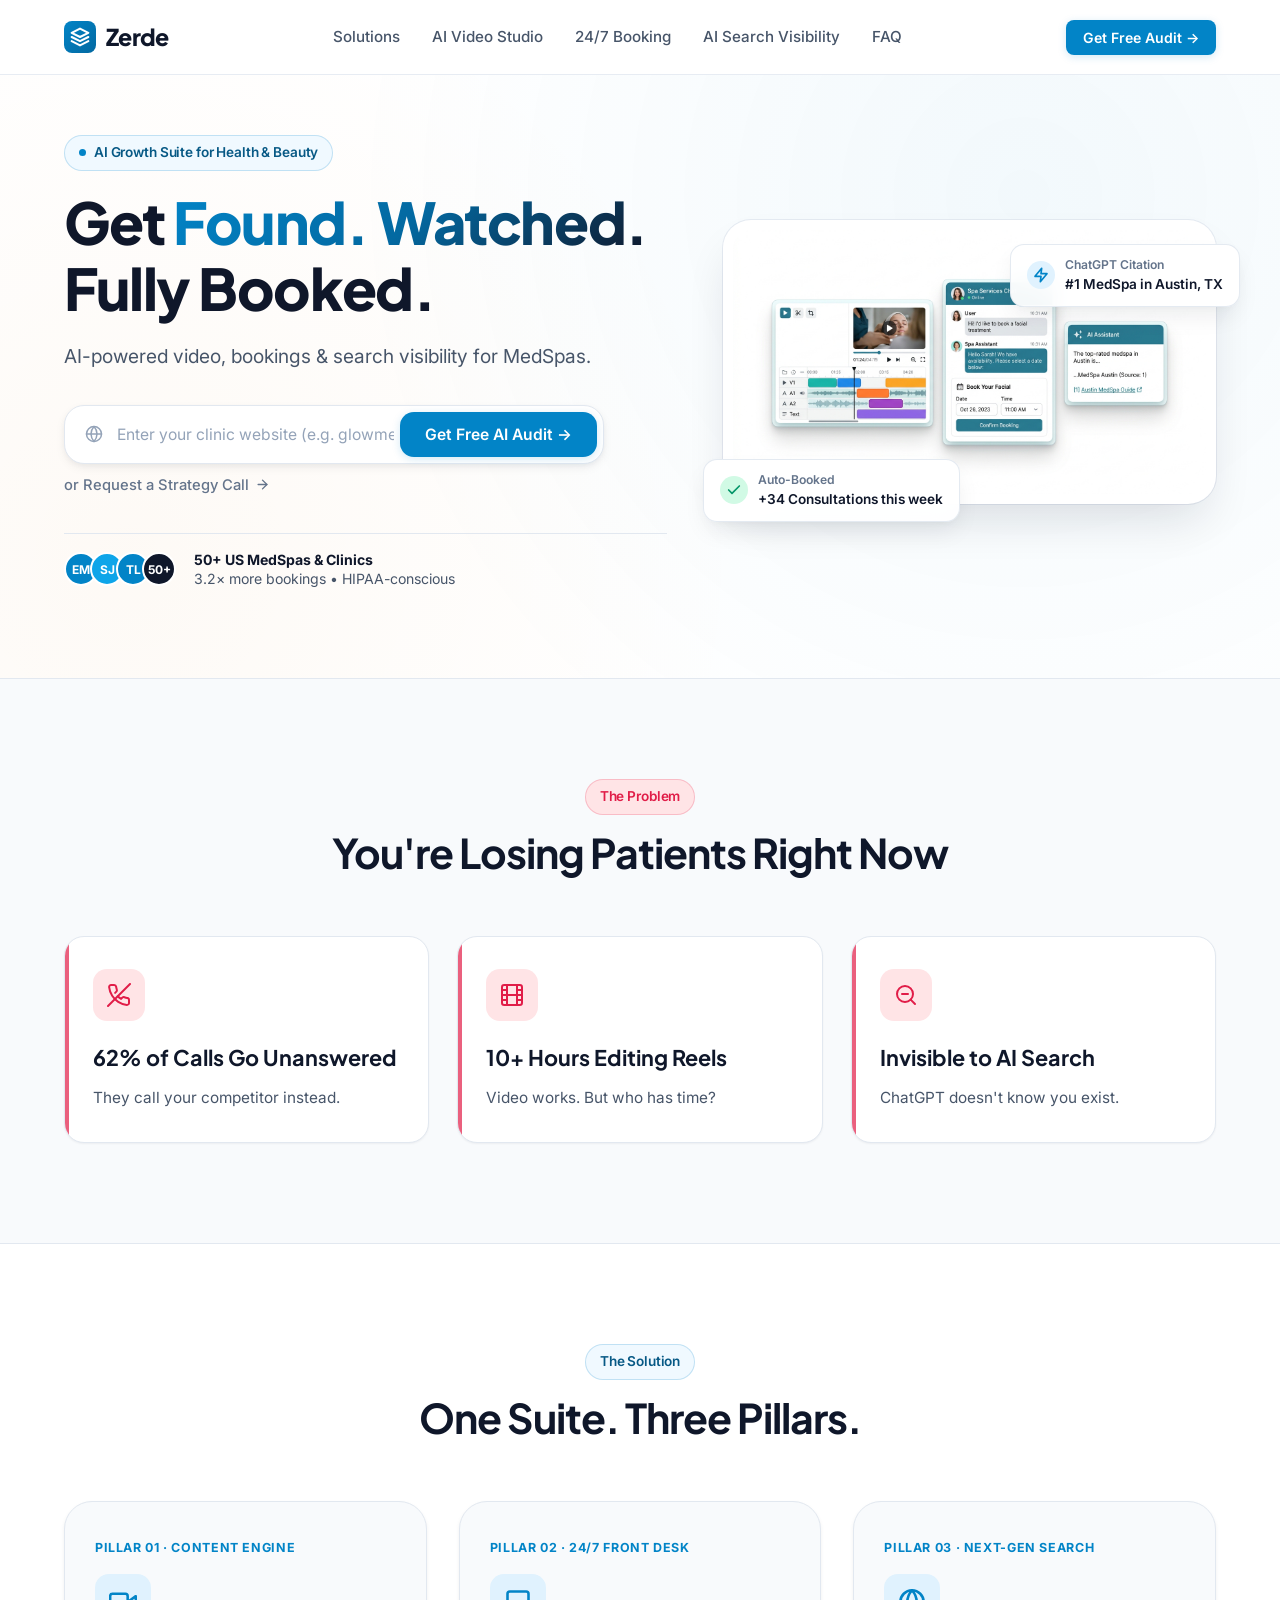
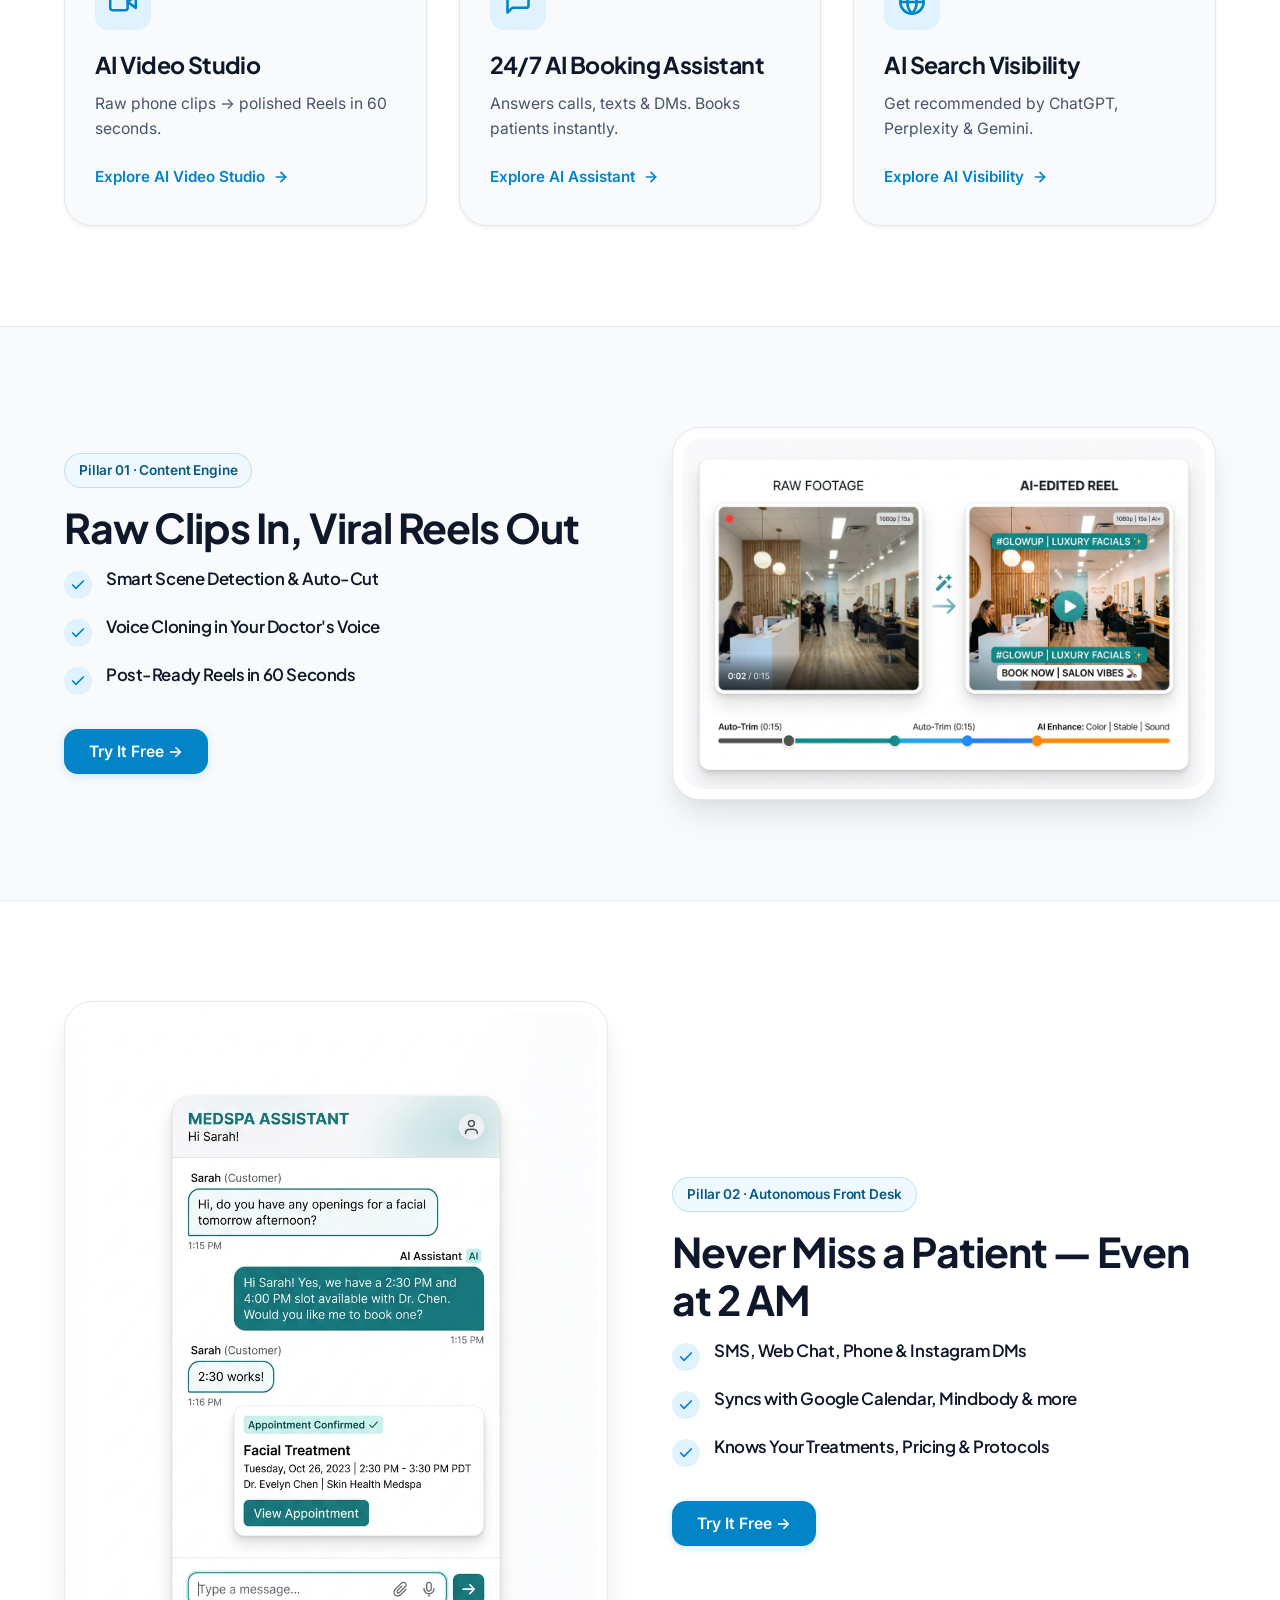
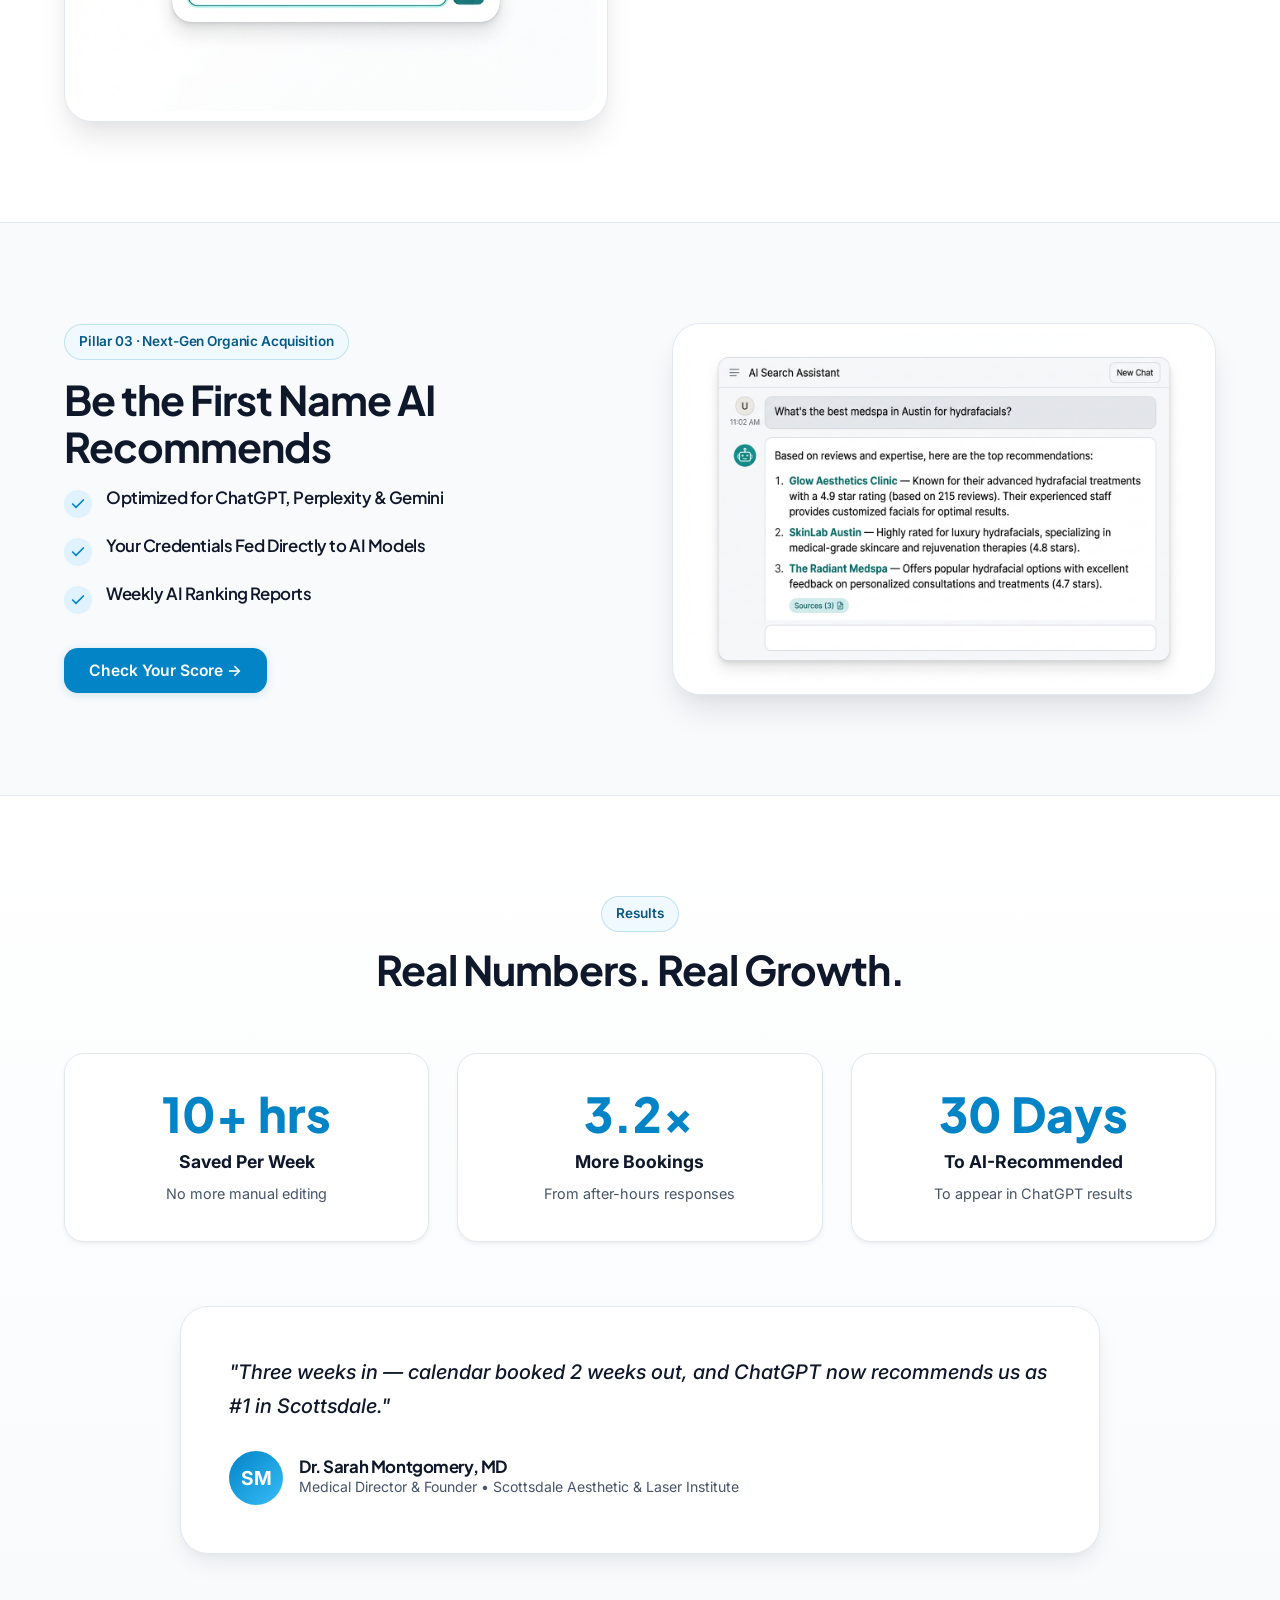
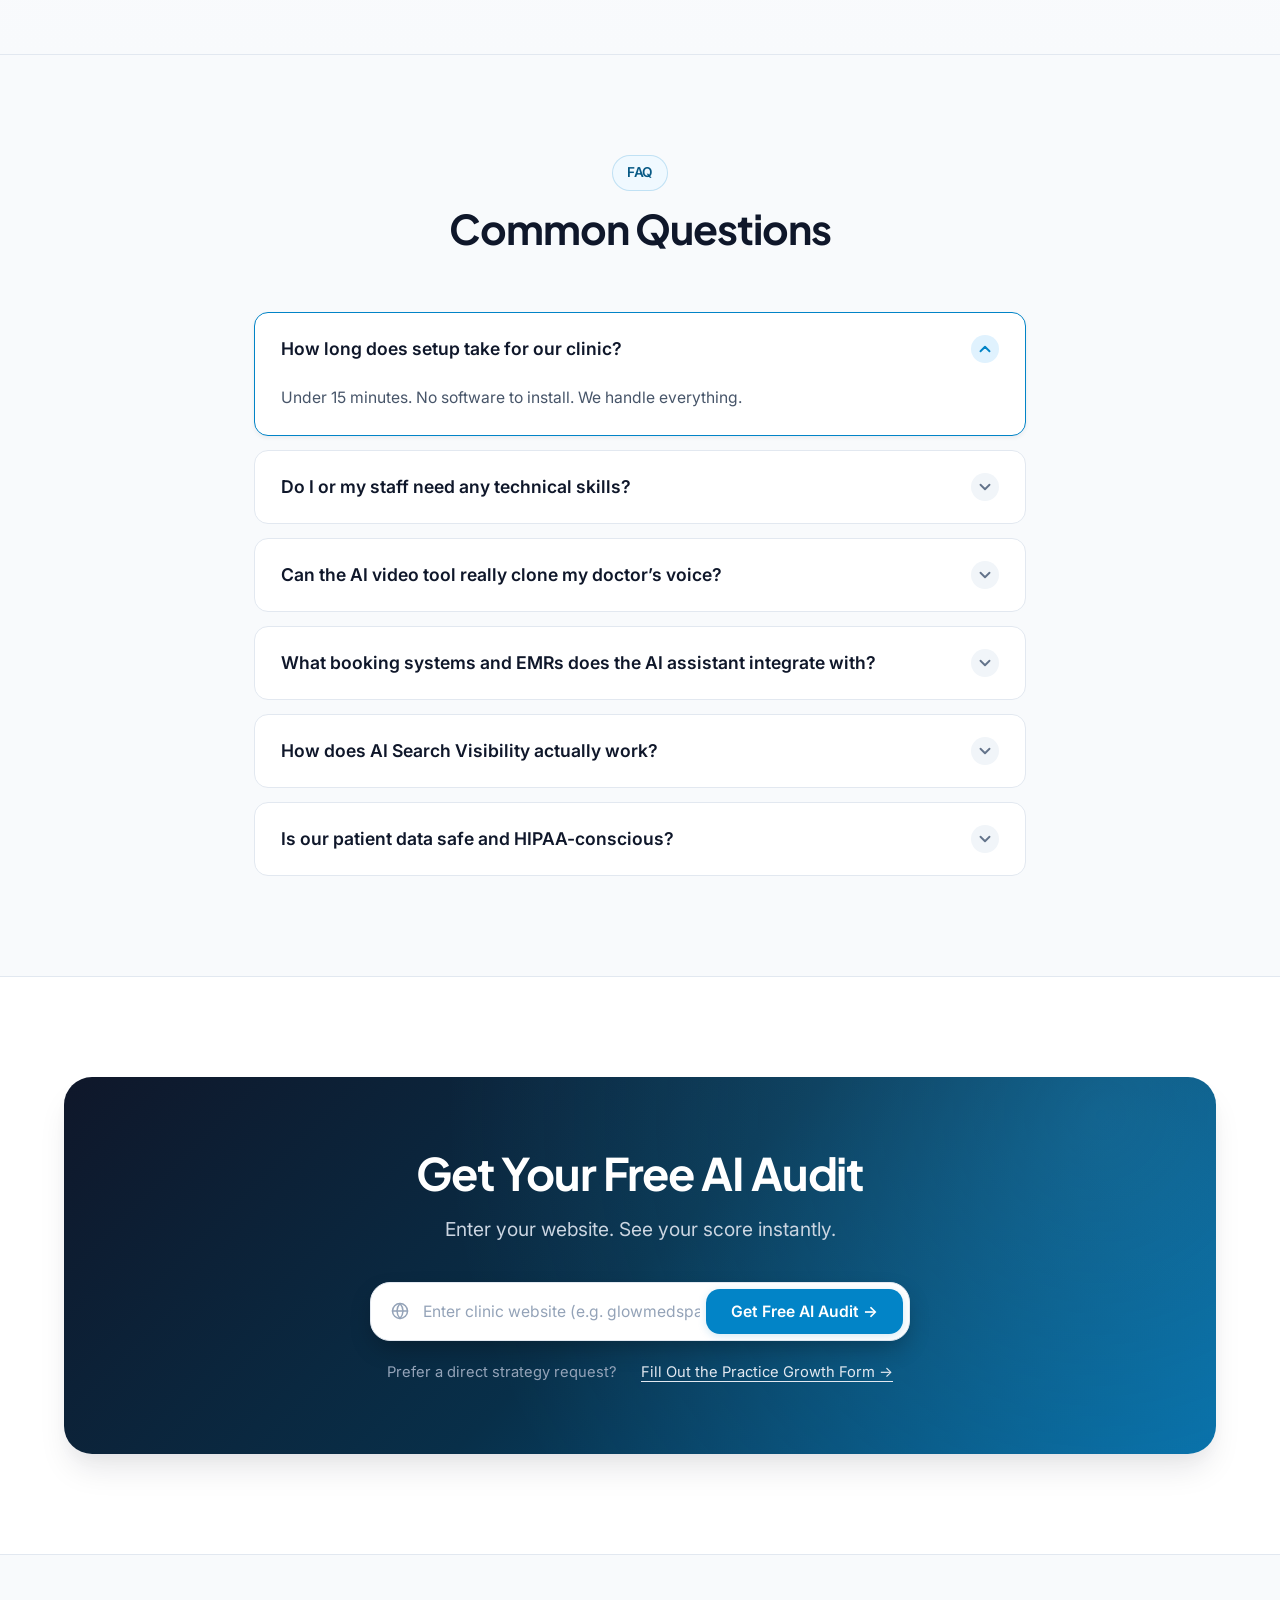
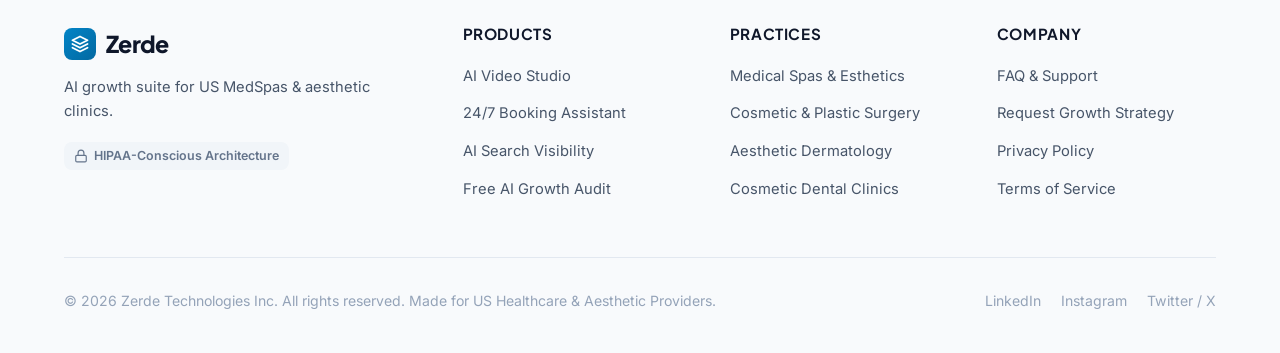
==== commit 3d558d16: "chore: drastically simplify all page copy" ====
--- a/index.html
+++ b/index.html
@@ -1541,10 +1541,10 @@
           AI Growth Suite for Health & Beauty
         </div>
 
-        <h1>Your Clinic Deserves to Be <span class="gradient-text">Found, Watched,</span> and Fully Booked</h1>
+        <h1>Get <span class="gradient-text">Found. Watched.</span> Fully Booked.</h1>
 
         <p class="lead">
-          Zerde turns your phone’s raw footage into viral reels, answers patient inquiries 24/7 with instant booking, and ensures ChatGPT recommends your practice by name.
+          AI-powered video, bookings & search visibility for MedSpas.
         </p>
 
         <!-- Primary CTA: Lead Magnet Input Form -->
@@ -1562,7 +1562,7 @@
           </form>
 
           <button type="button" onclick="openLeadModalDirect()" class="hero-secondary-link" style="background:none; border:none; cursor:pointer; font-family:inherit;">
-            <span>or Fill Out Practice Strategy Request Form</span>
+            <span>or Request a Strategy Call</span>
             <svg width="15" height="15" viewBox="0 0 24 24" fill="none" stroke="currentColor" stroke-width="2.2" stroke-linecap="round" stroke-linejoin="round"><line x1="5" y1="12" x2="19" y2="12"></line><polyline points="12 5 19 12 12 19"></polyline></svg>
           </button>
         </div>
@@ -1576,8 +1576,8 @@
             <div class="avatar-circle" style="background:#0F172A;">50+</div>
           </div>
           <div class="trust-text">
-            <strong>Trusted by 50+ MedSpas & Clinics across the US</strong><br>
-            <span>Average 3.2× booking surge &bull; HIPAA-conscious</span>
+            <strong>50+ US MedSpas & Clinics</strong><br>
+            <span>3.2× more bookings &bull; HIPAA-conscious</span>
           </div>
         </div>
       </div>
@@ -1621,12 +1621,9 @@
     <div class="container">
       <div class="section-header">
         <div class="badge-pill" style="background: var(--accent-rose-light); color: var(--accent-rose); border-color: rgba(225, 29, 72, 0.2);">
-          The High Cost of Inaction
-        </div>
-        <h2>What’s Costing Your Practice Revenue Every Day?</h2>
-        <p class="lead">
-          While you and your clinical staff are focused on delivering 5-star treatments, traditional front-desk friction is letting high-ticket patients slip away.
-        </p>
+          The Problem
+        </div>
+        <h2>You're Losing Patients Right Now</h2>
       </div>
 
       <div class="problem-grid">
@@ -1638,9 +1635,9 @@
               <line x1="23" y1="1" x2="1" y2="23"></line>
             </svg>
           </div>
-          <div class="problem-stat">62% of Patient Calls Go Unanswered</div>
+          <div class="problem-stat">62% of Calls Go Unanswered</div>
           <p class="problem-desc">
-            When your front desk is busy checking in clients or after 5 PM, prospective patients don’t leave voicemails — they immediately call the competing clinic down the street.
+            They call your competitor instead.
           </p>
         </div>
 
@@ -1658,9 +1655,9 @@
               <line x1="17" y1="7" x2="22" y2="7"></line>
             </svg>
           </div>
-          <div class="problem-stat">10+ Hours Wasted Editing Video</div>
+          <div class="problem-stat">10+ Hours Editing Reels</div>
           <p class="problem-desc">
-            You know Instagram Reels and TikTok fill your treatment rooms, but cutting pauses, writing hooks, and syncing audio steals your personal evenings or costs $3,000/mo for an agency.
+            Video works. But who has time?
           </p>
         </div>
 
@@ -1673,9 +1670,9 @@
               <line x1="8" y1="11" x2="14" y2="11"></line>
             </svg>
           </div>
-          <div class="problem-stat">Invisible to Generative AI Search</div>
+          <div class="problem-stat">Invisible to AI Search</div>
           <p class="problem-desc">
-            When high-value clients ask ChatGPT, Perplexity, or Apple Intelligence: <em>"Best place for Morpheus8 near me?"</em>, your clinic isn’t mentioned unless you are optimized for Answer Engines.
+            ChatGPT doesn't know you exist.
           </p>
         </div>
       </div>
@@ -1689,10 +1686,7 @@
     <div class="container">
       <div class="section-header">
         <div class="badge-pill">The Solution</div>
-        <h2>Three Pillars Built Exclusively for Practice Growth</h2>
-        <p class="lead">
-          Deploy any pillar individually or run all three together as an autonomous marketing and front-desk engine.
-        </p>
+        <h2>One Suite. Three Pillars.</h2>
       </div>
 
       <div class="overview-grid">
@@ -1708,7 +1702,7 @@
             </div>
             <h3>AI Video Studio</h3>
             <p>
-              Upload quick phone footage from treatment rooms. Our AI cuts pauses, writes engaging clinical scripts, and adds voiceovers in your doctor’s voice in under 60 seconds.
+              Raw phone clips → polished Reels in 60 seconds.
             </p>
           </div>
           <a href="#video-studio" class="overview-link">
@@ -1728,7 +1722,7 @@
             </div>
             <h3>24/7 AI Booking Assistant</h3>
             <p>
-              Instantly responds to patient texts, Instagram DMs, web chat, and missed calls. Answers pricing & downtime questions, then deposits bookings directly into your calendar.
+              Answers calls, texts & DMs. Books patients instantly.
             </p>
           </div>
           <a href="#ai-assistant" class="overview-link">
@@ -1750,7 +1744,7 @@
             </div>
             <h3>AI Search Visibility</h3>
             <p>
-              We optimize your clinical footprint across generative search models so ChatGPT, Perplexity, and Apple Intelligence recommend your practice as the top local provider.
+              Get recommended by ChatGPT, Perplexity & Gemini.
             </p>
           </div>
           <a href="#ai-visibility" class="overview-link">
@@ -1771,9 +1765,6 @@
       <div class="deepdive-content">
         <div class="badge-pill">Pillar 01 · Content Engine</div>
         <h2>Raw Clips In, Viral Reels Out</h2>
-        <p class="lead">
-          Stop spending weekends editing videos. Record 15 seconds of raw procedure footage on your phone, upload it, and let Zerde produce finished, broadcast-quality Reels in seconds.
-        </p>
 
         <ul class="feature-list">
           <li class="feature-item">
@@ -1782,7 +1773,6 @@
             </div>
             <div class="feature-item-text">
               <h4>Smart Scene Detection & Auto-Cut</h4>
-              <p>Automatically isolates the most engaging visual moments, cuts pauses, and eliminates shaky clips.</p>
             </div>
           </li>
           <li class="feature-item">
@@ -1790,8 +1780,7 @@
               <svg width="16" height="16" viewBox="0 0 24 24" fill="none" stroke="currentColor" stroke-width="2.5" stroke-linecap="round" stroke-linejoin="round"><polyline points="20 6 9 17 4 12"></polyline></svg>
             </div>
             <div class="feature-item-text">
-              <h4>Custom Voice Cloning in Your Doctor’s Voice</h4>
-              <p>Explain treatment benefits, pre-care steps, and results using your clinic owner's actual voice without recording audio each time.</p>
+              <h4>Voice Cloning in Your Doctor's Voice</h4>
             </div>
           </li>
           <li class="feature-item">
@@ -1799,13 +1788,12 @@
               <svg width="16" height="16" viewBox="0 0 24 24" fill="none" stroke="currentColor" stroke-width="2.5" stroke-linecap="round" stroke-linejoin="round"><polyline points="20 6 9 17 4 12"></polyline></svg>
             </div>
             <div class="feature-item-text">
-              <h4>Ready-to-Post Reels in Under 60 Seconds</h4>
-              <p>Includes animated captions, trending pacing, and hashtags engineered for local patient reach.</p>
+              <h4>Post-Ready Reels in 60 Seconds</h4>
             </div>
           </li>
         </ul>
 
-        <button class="btn btn-primary" onclick="openAuditModal()">Test AI Video Studio on Your Clinic →</button>
+        <button class="btn btn-primary" onclick="openAuditModal()">Try It Free →</button>
       </div>
 
       <!-- Right: Mockup Image -->
@@ -1828,10 +1816,7 @@
       <!-- Right: Text -->
       <div class="deepdive-content">
         <div class="badge-pill">Pillar 02 · Autonomous Front Desk</div>
-        <h2>Never Miss a Patient Again — Even at 2 AM</h2>
-        <p class="lead">
-          Patients browse aesthetic procedures late at night from their couches. Zerde’s AI Assistant responds within 3 seconds, answers questions with clinical accuracy, and secures bookings on the spot.
-        </p>
+        <h2>Never Miss a Patient — Even at 2 AM</h2>
 
         <ul class="feature-list">
           <li class="feature-item">
@@ -1839,8 +1824,7 @@
               <svg width="16" height="16" viewBox="0 0 24 24" fill="none" stroke="currentColor" stroke-width="2.5" stroke-linecap="round" stroke-linejoin="round"><polyline points="20 6 9 17 4 12"></polyline></svg>
             </div>
             <div class="feature-item-text">
-              <h4>Omnichannel Coverage: SMS, Web Chat & Phone</h4>
-              <p>Captures leads across your website widget, text messages, Instagram DMs, and after-hours phone calls seamlessly.</p>
+              <h4>SMS, Web Chat, Phone & Instagram DMs</h4>
             </div>
           </li>
           <li class="feature-item">
@@ -1848,8 +1832,7 @@
               <svg width="16" height="16" viewBox="0 0 24 24" fill="none" stroke="currentColor" stroke-width="2.5" stroke-linecap="round" stroke-linejoin="round"><polyline points="20 6 9 17 4 12"></polyline></svg>
             </div>
             <div class="feature-item-text">
-              <h4>Direct Calendar & EMR Sync</h4>
-              <p>Books directly into Google Calendar, Cal.com, Boulevard, Mindbody, or Jane App with real-time slot checking.</p>
+              <h4>Syncs with Google Calendar, Mindbody & more</h4>
             </div>
           </li>
           <li class="feature-item">
@@ -1857,13 +1840,12 @@
               <svg width="16" height="16" viewBox="0 0 24 24" fill="none" stroke="currentColor" stroke-width="2.5" stroke-linecap="round" stroke-linejoin="round"><polyline points="20 6 9 17 4 12"></polyline></svg>
             </div>
             <div class="feature-item-text">
-              <h4>Trained on MedSpa Protocols & Pricing</h4>
-              <p>Handles treatment qualification, downtime queries, contraindications, and pre-booking deposits flawlessly.</p>
+              <h4>Knows Your Treatments, Pricing & Protocols</h4>
             </div>
           </li>
         </ul>
 
-        <button class="btn btn-primary" onclick="openAuditModal()">Deploy 24/7 Booking Assistant →</button>
+        <button class="btn btn-primary" onclick="openAuditModal()">Try It Free →</button>
       </div>
     </div>
   </section>
@@ -1877,9 +1859,6 @@
       <div class="deepdive-content">
         <div class="badge-pill">Pillar 03 · Next-Gen Organic Acquisition</div>
         <h2>Be the First Name AI Recommends</h2>
-        <p class="lead">
-          Patients no longer sift through 10 blue Google links. They ask ChatGPT, Perplexity, and Apple Intelligence for the best practitioner. We structure your authority so the answer is always your practice.
-        </p>
 
         <ul class="feature-list">
           <li class="feature-item">
@@ -1887,8 +1866,7 @@
               <svg width="16" height="16" viewBox="0 0 24 24" fill="none" stroke="currentColor" stroke-width="2.5" stroke-linecap="round" stroke-linejoin="round"><polyline points="20 6 9 17 4 12"></polyline></svg>
             </div>
             <div class="feature-item-text">
-              <h4>Generative Engine Optimization (GEO)</h4>
-              <p>Optimized for ChatGPT Search, Perplexity, Google Gemini Overviews, and Claude local recommendations.</p>
+              <h4>Optimized for ChatGPT, Perplexity & Gemini</h4>
             </div>
           </li>
           <li class="feature-item">
@@ -1896,8 +1874,7 @@
               <svg width="16" height="16" viewBox="0 0 24 24" fill="none" stroke="currentColor" stroke-width="2.5" stroke-linecap="round" stroke-linejoin="round"><polyline points="20 6 9 17 4 12"></polyline></svg>
             </div>
             <div class="feature-item-text">
-              <h4>Clinical Citation & Reputation Architecture</h4>
-              <p>Feeds LLMs verified clinical credentials, practitioner bios, real patient outcomes, and procedure specialties.</p>
+              <h4>Your Credentials Fed Directly to AI Models</h4>
             </div>
           </li>
           <li class="feature-item">
@@ -1905,13 +1882,12 @@
               <svg width="16" height="16" viewBox="0 0 24 24" fill="none" stroke="currentColor" stroke-width="2.5" stroke-linecap="round" stroke-linejoin="round"><polyline points="20 6 9 17 4 12"></polyline></svg>
             </div>
             <div class="feature-item-text">
-              <h4>Weekly AI Share-of-Voice Audit</h4>
-              <p>Track your practice’s ranking and recommendation frequency across all top AI engines week-over-week.</p>
+              <h4>Weekly AI Ranking Reports</h4>
             </div>
           </li>
         </ul>
 
-        <button class="btn btn-primary" onclick="openAuditModal()">Check Your AI Visibility Score →</button>
+        <button class="btn btn-primary" onclick="openAuditModal()">Check Your Score →</button>
       </div>
 
       <!-- Right: Mockup Image -->
@@ -1927,11 +1903,8 @@
   <section class="section-spacing metrics-section">
     <div class="container">
       <div class="section-header">
-        <div class="badge-pill">Proven Clinical Impact</div>
-        <h2>Real Numbers. Measurable Practice Growth.</h2>
-        <p class="lead">
-          Designed specifically for owner-operated clinics that demand immediate ROI without adding administrative payroll.
-        </p>
+        <div class="badge-pill">Results</div>
+        <h2>Real Numbers. Real Growth.</h2>
       </div>
 
       <!-- 3 Metrics Cards -->
@@ -1939,26 +1912,26 @@
         <div class="metric-card">
           <div class="metric-number">10+ hrs</div>
           <div class="metric-label">Saved Per Week</div>
-          <div class="metric-sub">Zero manual video editing or scriptwriting</div>
+          <div class="metric-sub">No more manual editing</div>
         </div>
 
         <div class="metric-card">
           <div class="metric-number">3.2×</div>
           <div class="metric-label">More Bookings</div>
-          <div class="metric-sub">From instant responses to after-hours inquiries</div>
+          <div class="metric-sub">From after-hours responses</div>
         </div>
 
         <div class="metric-card">
           <div class="metric-number">30 Days</div>
           <div class="metric-label">To AI-Recommended</div>
-          <div class="metric-sub">Average time to rank inside ChatGPT recommendations</div>
+          <div class="metric-sub">To appear in ChatGPT results</div>
         </div>
       </div>
 
       <!-- Testimonial Quote -->
       <div class="testimonial-box">
         <p class="testimonial-quote">
-          “Before Zerde, we were losing dozens of high-end consultation inquiries every weekend because our front desk was closed. Within three weeks of launching Zerde’s 24/7 Booking Assistant and AI Video Studio, our calendar booked out two weeks in advance, and ChatGPT now cites our clinic as the #1 aesthetic practice in Scottsdale.”
+          "Three weeks in — calendar booked 2 weeks out, and ChatGPT now recommends us as #1 in Scottsdale."
         </p>
         <div class="testimonial-author">
           <div class="author-avatar">SM</div>
@@ -1977,9 +1950,8 @@
   <section class="section-spacing faq-section" id="faq">
     <div class="container faq-container">
       <div class="section-header">
-        <div class="badge-pill">Got Questions?</div>
-        <h2>Frequently Asked Questions</h2>
-        <p class="lead">Everything you need to know about implementing Zerde in your practice.</p>
+        <div class="badge-pill">FAQ</div>
+        <h2>Common Questions</h2>
       </div>
 
       <div class="faq-list">
@@ -1992,7 +1964,7 @@
             </span>
           </button>
           <div class="faq-answer">
-            Most clinics are fully live in under 15 minutes. There is no software to install on your computers — our team configures your calendar integrations and trains your AI assistant on your services and pricing.
+            Under 15 minutes. No software to install. We handle everything.
           </div>
         </div>
 
@@ -2005,7 +1977,7 @@
             </span>
           </button>
           <div class="faq-answer">
-            Zero technical skills required. For the AI Video Studio, you simply upload short phone videos. For the Booking Assistant, it connects directly into your existing phone number or web widget. We handle all underlying prompt engineering and infrastructure.
+            None. Upload videos, and we connect to your existing phone & web. That's it.
           </div>
         </div>
 
@@ -2018,7 +1990,7 @@
             </span>
           </button>
           <div class="faq-answer">
-            Yes! With a quick 60-second voice sample provided by your doctor or nurse practitioner, Zerde creates an ultra-realistic voice clone. Every Reel sounds authentically like your provider giving advice, maintaining personal trust without them sitting behind a microphone.
+            Yes — 60-second voice sample is all we need. Every Reel sounds like your doctor.
           </div>
         </div>
 
@@ -2031,7 +2003,7 @@
             </span>
           </button>
           <div class="faq-answer">
-            Zerde connects natively with Google Calendar, Cal.com, Boulevard, Mindbody, Jane App, Vagaro, and custom Webhooks. It checks live availability so patients can only book genuine open slots.
+            Google Calendar, Cal.com, Boulevard, Mindbody, Jane App, Vagaro, and Webhooks.
           </div>
         </div>
 
@@ -2044,7 +2016,7 @@
             </span>
           </button>
           <div class="faq-answer">
-            Generative search engines (like ChatGPT, Perplexity, and Apple Intelligence) index structured knowledge graphs, verified reviews, and authoritative clinical citations. We optimize your digital presence specifically for LLM retrieval pipelines so you appear as the definitive local answer.
+            We optimize your digital footprint so AI search engines cite you as the top local authority.
           </div>
         </div>
 
@@ -2057,7 +2029,7 @@
             </span>
           </button>
           <div class="faq-answer">
-            Absolutely. All communications are protected with enterprise-grade 256-bit encryption. Conversations do not store sensitive electronic health records, and we adhere to strict healthcare data privacy best practices.
+            256-bit encryption. No patient health records stored. HIPAA-conscious by design.
           </div>
         </div>
       </div>
@@ -2070,9 +2042,9 @@
   <section class="section-spacing cta-banner-section">
     <div class="container">
       <div class="cta-banner">
-        <h2>Ready to See How AI Can Grow Your Practice?</h2>
+        <h2>Get Your Free AI Audit</h2>
         <p class="lead">
-          Enter your clinic website below to receive an instant, complimentary AI Readiness & Visibility Audit.
+          Enter your website. See your score instantly.
         </p>
 
         <!-- Funnel URL Input -->
@@ -2115,7 +2087,7 @@
             <span>Zerde</span>
           </a>
           <p>
-            The comprehensive AI growth engine built specifically for US MedSpas, aesthetic clinics, and cosmetic wellness practices.
+            AI growth suite for US MedSpas & aesthetic clinics.
           </p>
           <div class="footer-badge">
             <svg width="14" height="14" viewBox="0 0 24 24" fill="none" stroke="currentColor" stroke-width="2" stroke-linecap="round" stroke-linejoin="round"><rect x="3" y="11" width="18" height="11" rx="2" ry="2"></rect><path d="M7 11V7a5 5 0 0 1 10 0v4"></path></svg>
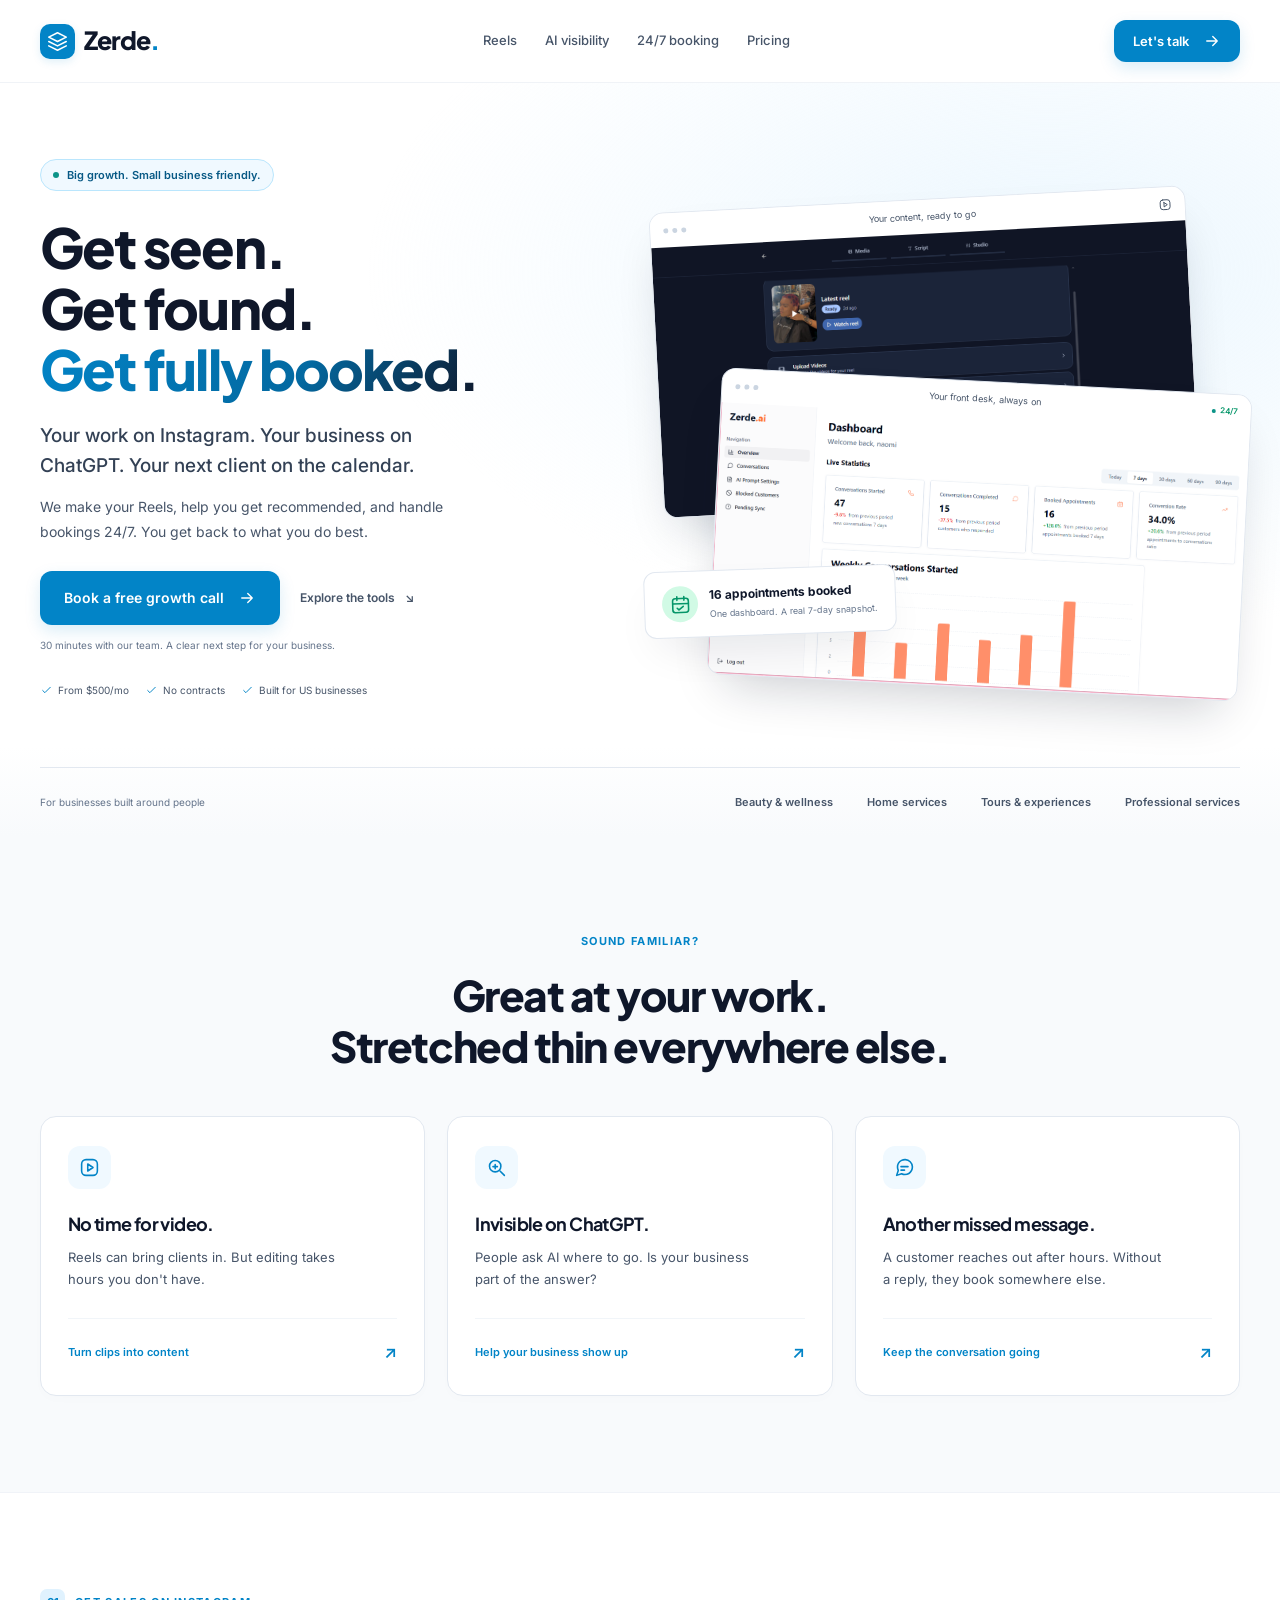
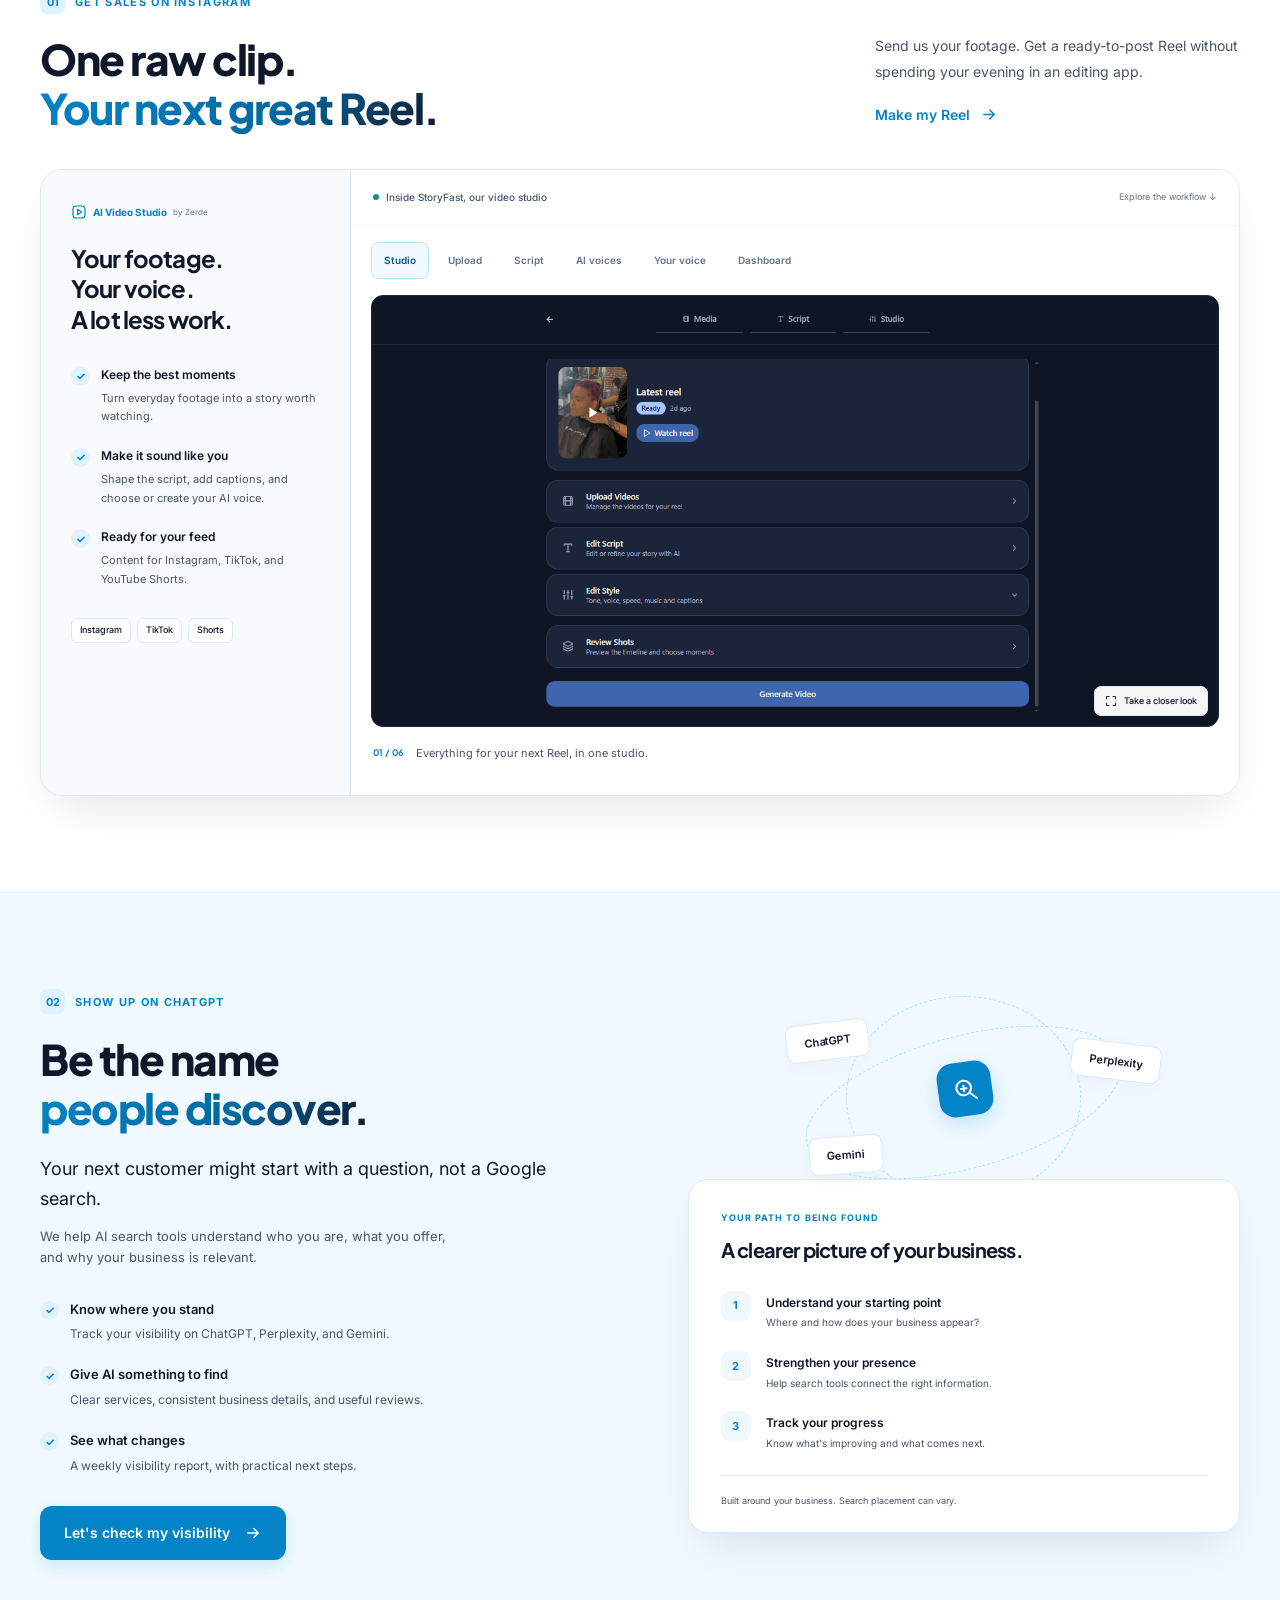
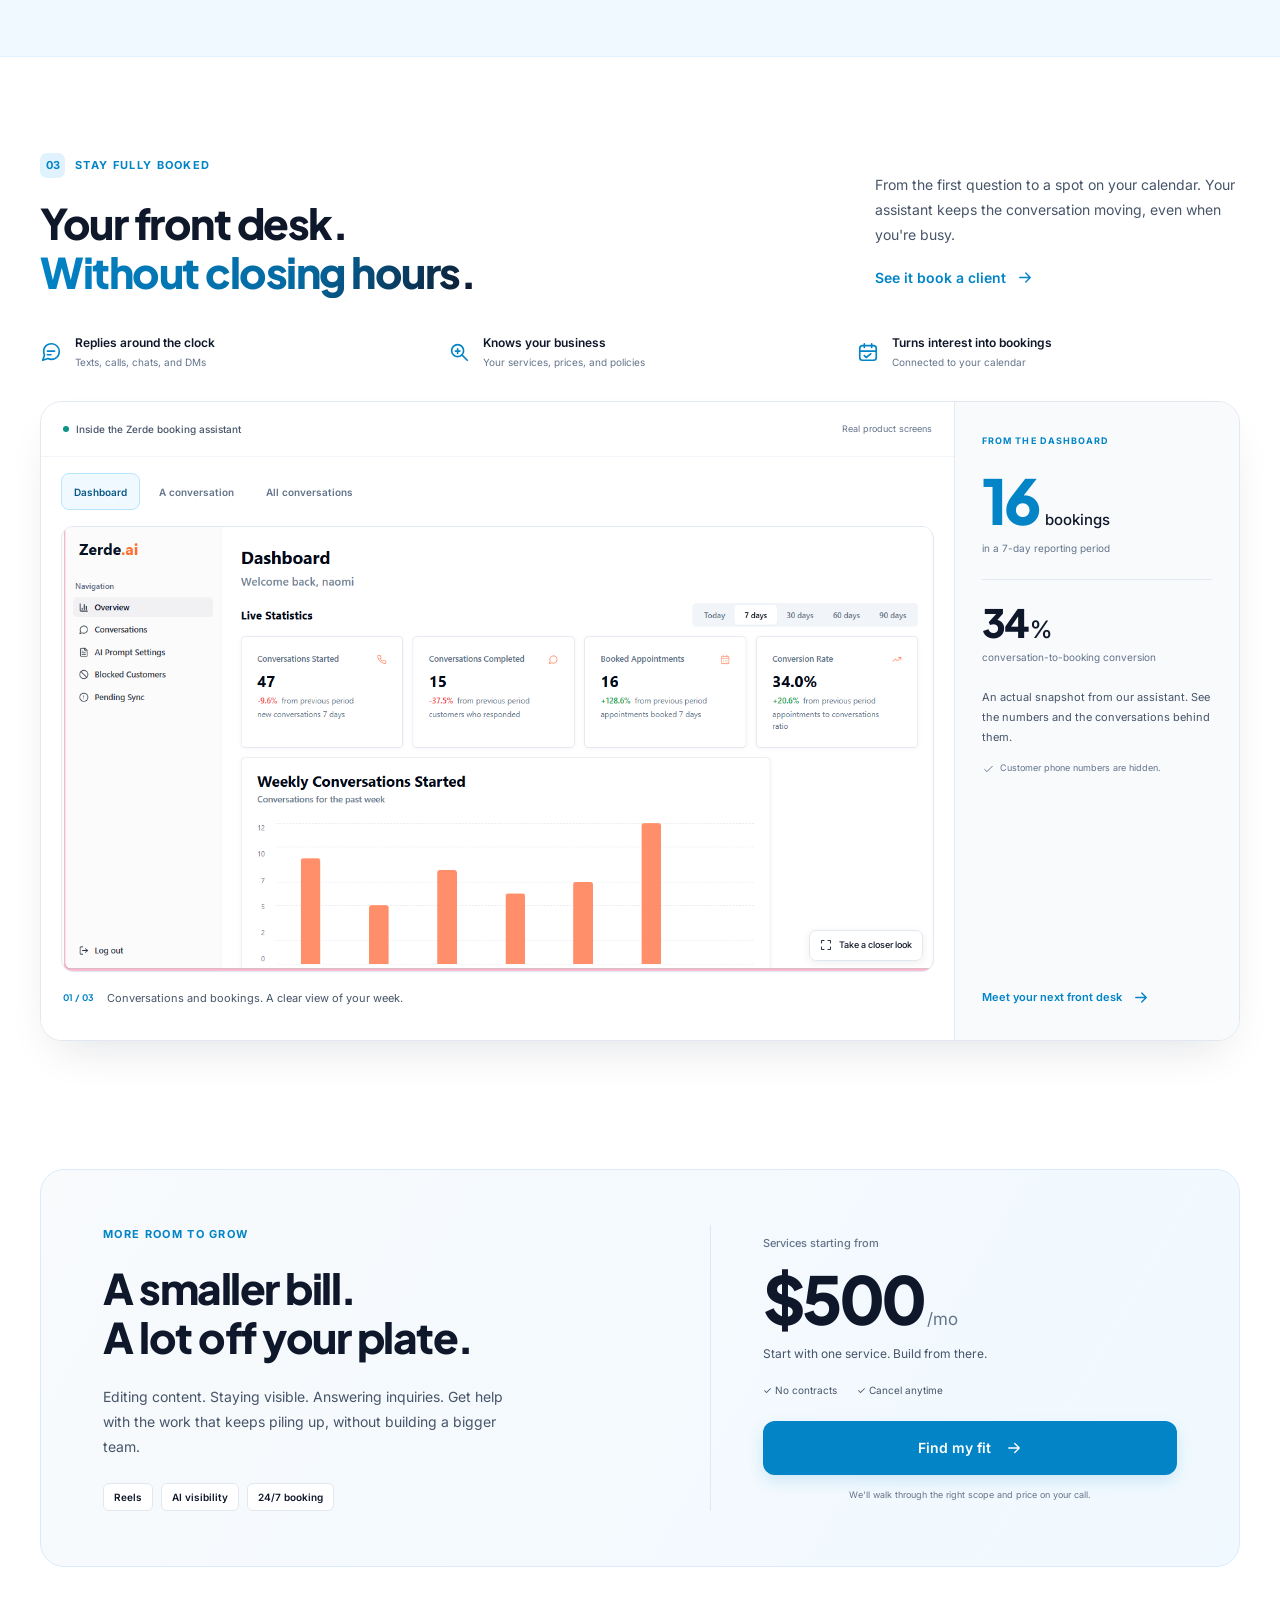
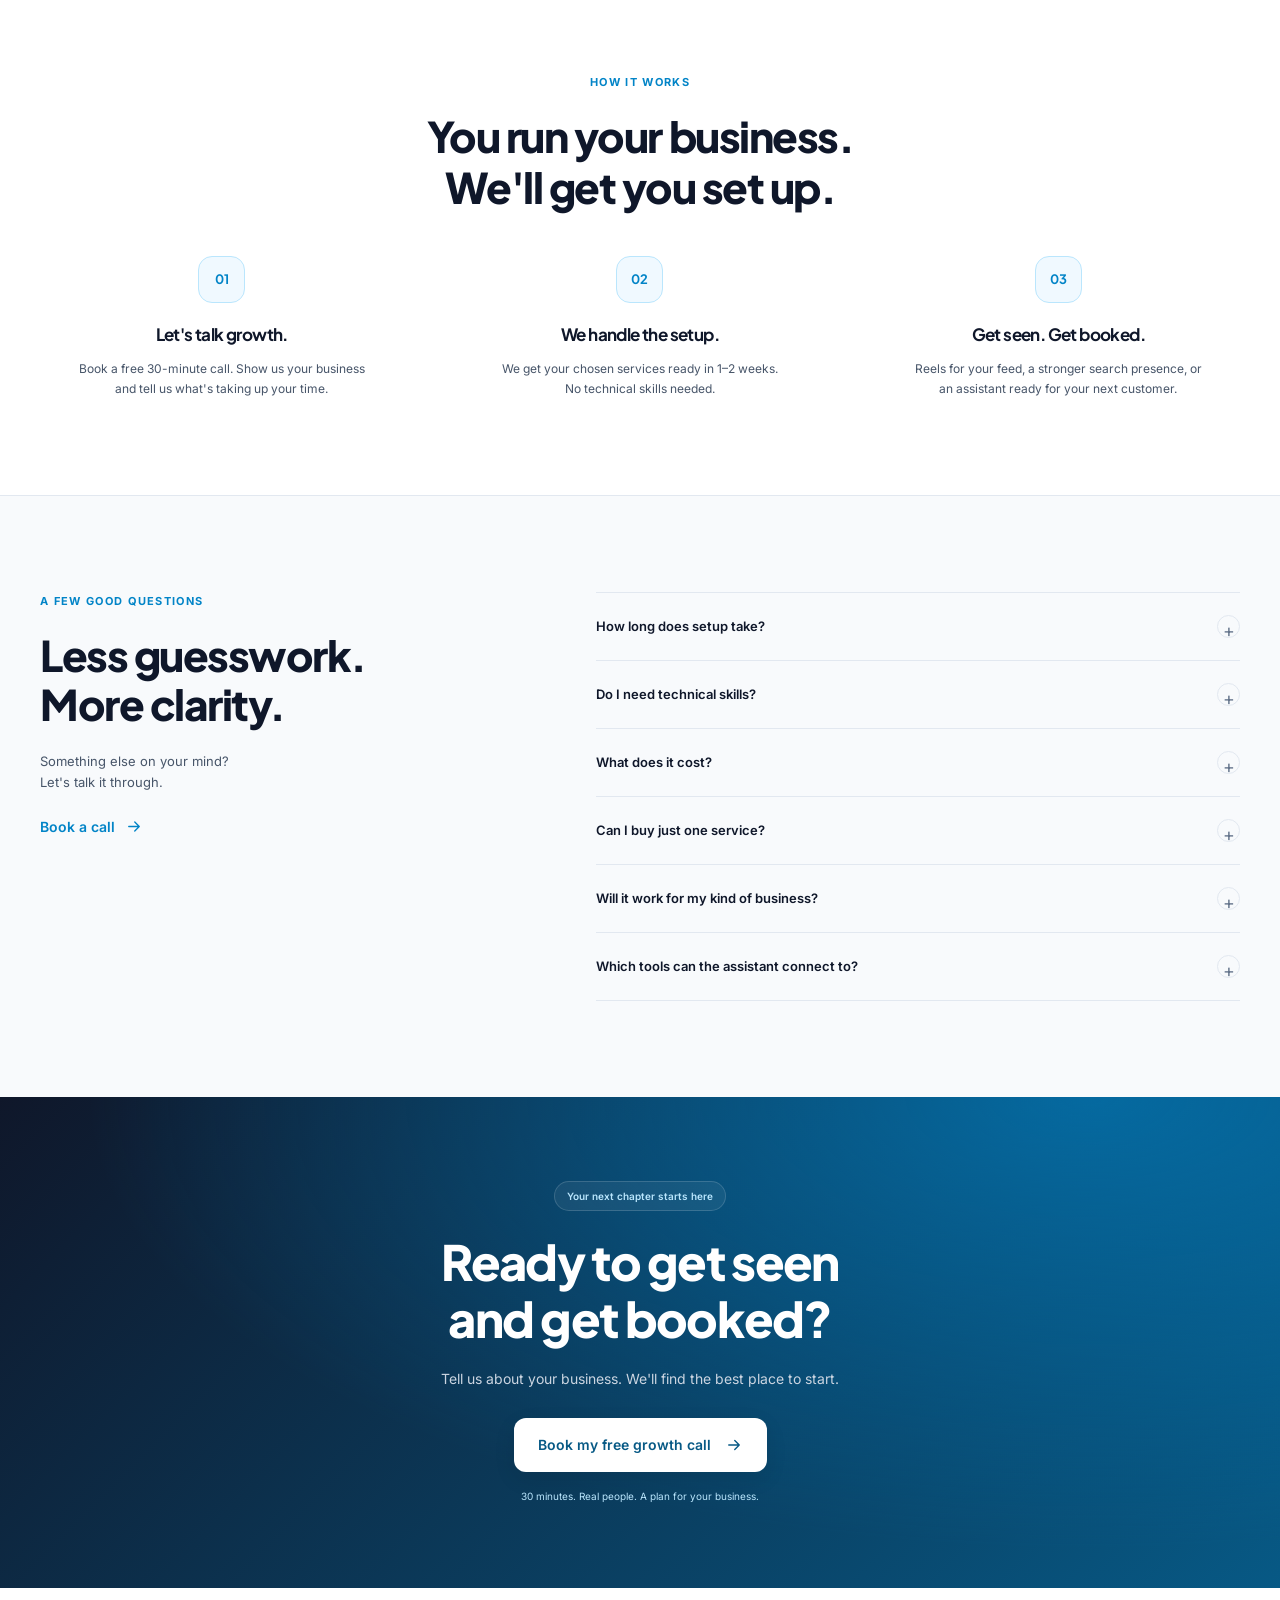
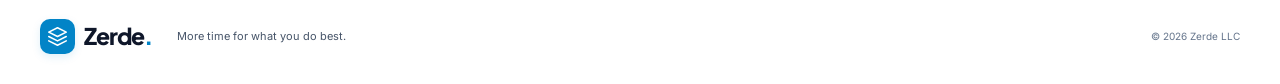
==== commit c94f400b: "feat: refresh first landing with product screenshots and Calendly" ====
--- a/index.html
+++ b/index.html
@@ -1,2401 +1,876 @@
-<!DOCTYPE html>
+<!doctype html>
 <html lang="en">
-<head>
-  <meta charset="utf-8">
-  <meta name="viewport" content="width=device-width, initial-scale=1.0">
-  <title>Zerde — AI Growth Suite for MedSpas & Aesthetic Practices</title>
-  <meta name="description" content="Zerde turns raw phone footage into viral reels, captures patient bookings 24/7, and gets AI engines like ChatGPT to recommend your practice by name.">
-  <meta name="keywords" content="MedSpa AI, aesthetic clinic marketing, AI video studio, AI booking assistant, AI search visibility, medical spa automation">
-  
-  <!-- OpenGraph / Social -->
-  <meta property="og:type" content="website">
-  <meta property="og:title" content="Zerde — AI Growth Suite for Health & Beauty">
-  <meta property="og:description" content="Turn raw clips into viral reels, book patients 24/7, and get recommended by ChatGPT. Built for US MedSpas and aesthetic clinics.">
-  <meta property="og:image" content="assets/hero-mockup.jpg">
-
-  <!-- Google Fonts: Plus Jakarta Sans (Headings) + Inter (Body) -->
-  <link rel="preconnect" href="https://fonts.googleapis.com">
-  <link rel="preconnect" href="https://fonts.gstatic.com" crossorigin>
-  <link href="https://fonts.googleapis.com/css2?family=Inter:wght@400;500;600;700&family=Plus+Jakarta+Sans:wght@500;600;700;800&display=swap" rel="stylesheet">
-
-  <style>
-    /* ==========================================================================
-       DESIGN SYSTEM & CSS TOKENS
-       Clean Light & Friendly (Stripe / VEED / Intercom Aesthetic)
-       ========================================================================== */
-    :root {
-      /* Brand Color Palette */
-      --primary: #0284C7;          /* Vibrant Ocean Teal-Blue */
-      --primary-hover: #0369A1;
-      --primary-dark: #075985;
-      --primary-light: #E0F2FE;
-      --primary-tint: #F0F9FF;
-      --primary-glow: rgba(2, 132, 199, 0.18);
-
-      --accent-amber: #D97706;     /* High-intent warmth */
-      --accent-amber-light: #FEF3C7;
-      --accent-emerald: #059669;   /* Success & growth */
-      --accent-emerald-light: #D1FAE5;
-      --accent-rose: #E11D48;      /* Urgency & pain points */
-      --accent-rose-light: #FFE4E6;
-
-      /* Neutral Palette */
-      --bg-base: #FFFFFF;
-      --bg-surface: #F8FAFC;       /* Slate 50 */
-      --bg-subtle: #F1F5F9;        /* Slate 100 */
-      --border: #E2E8F0;           /* Slate 200 */
-      --border-focus: #94A3B8;     /* Slate 400 */
-
-      --text-main: #0F172A;        /* Slate 900 */
-      --text-muted: #475569;       /* Slate 600 */
-      --text-subtle: #64748B;      /* Slate 500 */
-      --text-light: #94A3B8;       /* Slate 400 */
-
-      /* Typography */
-      --font-heading: 'Plus Jakarta Sans', -apple-system, BlinkMacSystemFont, sans-serif;
-      --font-body: 'Inter', -apple-system, BlinkMacSystemFont, sans-serif;
-
-      /* Shadows & Elevations */
-      --shadow-xs: 0 1px 2px 0 rgba(15, 23, 42, 0.05);
-      --shadow-sm: 0 2px 4px 0 rgba(15, 23, 42, 0.06);
-      --shadow-md: 0 4px 12px -2px rgba(15, 23, 42, 0.08), 0 2px 6px -1px rgba(15, 23, 42, 0.04);
-      --shadow-lg: 0 12px 24px -4px rgba(15, 23, 42, 0.08), 0 4px 8px -2px rgba(15, 23, 42, 0.03);
-      --shadow-xl: 0 20px 32px -6px rgba(15, 23, 42, 0.10), 0 8px 16px -4px rgba(15, 23, 42, 0.04);
-      --shadow-glow: 0 0 28px rgba(2, 132, 199, 0.22);
-
-      /* Layout & Spacing */
-      --container-max: 1200px;
-      --radius-sm: 8px;
-      --radius-md: 14px;
-      --radius-lg: 20px;
-      --radius-xl: 28px;
-      --radius-pill: 9999px;
-      
-      --transition-fast: 0.15s ease;
-      --transition-smooth: 0.25s cubic-bezier(0.16, 1, 0.3, 1);
-    }
-
-    /* ==========================================================================
-       RESET & BASE STYLES
-       ========================================================================== */
-    *, *::before, *::after {
-      box-sizing: border-box;
-      margin: 0;
-      padding: 0;
-    }
-
-    html {
-      scroll-behavior: smooth;
-      -webkit-font-smoothing: antialiased;
-      -moz-osx-font-smoothing: grayscale;
-    }
-
-    body {
-      font-family: var(--font-body);
-      color: var(--text-main);
-      background-color: var(--bg-base);
-      line-height: 1.6;
-      font-size: 16px;
-      overflow-x: hidden;
-    }
-
-    img {
-      display: block;
-      max-width: 100%;
-      height: auto;
-      border-radius: var(--radius-md);
-    }
-
-    a {
-      color: inherit;
-      text-decoration: none;
-      transition: color var(--transition-fast);
-    }
-
-    button, input {
-      font-family: inherit;
-      font-size: inherit;
-    }
-
-    .container {
-      width: 100%;
-      max-width: var(--container-max);
-      margin-left: auto;
-      margin-right: auto;
-      padding-left: 24px;
-      padding-right: 24px;
-    }
-
-    .section-spacing {
-      padding-top: 100px;
-      padding-bottom: 100px;
-    }
-
-    @media (max-width: 768px) {
-      .section-spacing {
-        padding-top: 64px;
-        padding-bottom: 64px;
-      }
-    }
-
-    /* ==========================================================================
-       TYPOGRAPHY
-       ========================================================================== */
-    h1, h2, h3, h4, h5, h6 {
-      font-family: var(--font-heading);
-      color: var(--text-main);
-      line-height: 1.15;
-      letter-spacing: -0.025em;
-    }
-
-    h1 {
-      font-size: clamp(2.4rem, 4.5vw, 3.8rem);
-      font-weight: 800;
-    }
-
-    h2 {
-      font-size: clamp(2rem, 3.2vw, 2.75rem);
-      font-weight: 700;
-    }
-
-    h3 {
-      font-size: clamp(1.35rem, 2vw, 1.65rem);
-      font-weight: 700;
-    }
-
-    p.lead {
-      font-size: 1.2rem;
-      color: var(--text-muted);
-      line-height: 1.65;
-    }
-
-    .gradient-text {
-      background: linear-gradient(135deg, #0284C7 0%, #0369A1 50%, #0F172A 100%);
-      -webkit-background-clip: text;
-      -webkit-text-fill-color: transparent;
-    }
-
-    /* Badges & Eyebrows */
-    .badge-pill {
-      display: inline-flex;
-      align-items: center;
-      gap: 8px;
-      padding: 6px 14px;
-      background: var(--primary-tint);
-      border: 1px solid rgba(2, 132, 199, 0.2);
-      color: var(--primary-dark);
-      font-size: 0.85rem;
-      font-weight: 600;
-      border-radius: var(--radius-pill);
-      letter-spacing: -0.01em;
-    }
-
-    .badge-pill .pulse-dot {
-      width: 7px;
-      height: 7px;
-      border-radius: 50%;
-      background-color: var(--primary);
-      box-shadow: 0 0 0 0 rgba(2, 132, 199, 0.7);
-      animation: pulse-ring 2s infinite;
-    }
-
-    @keyframes pulse-ring {
-      0% { transform: scale(0.95); box-shadow: 0 0 0 0 rgba(2, 132, 199, 0.7); }
-      70% { transform: scale(1); box-shadow: 0 0 0 8px rgba(2, 132, 199, 0); }
-      100% { transform: scale(0.95); box-shadow: 0 0 0 0 rgba(2, 132, 199, 0); }
-    }
-
-    /* ==========================================================================
-       BUTTONS & INTERACTIVE INPUTS
-       ========================================================================== */
-    .btn {
-      display: inline-flex;
-      align-items: center;
-      justify-content: center;
-      gap: 8px;
-      font-weight: 600;
-      font-size: 0.98rem;
-      padding: 12px 24px;
-      border-radius: var(--radius-md);
-      border: 1px solid transparent;
-      cursor: pointer;
-      transition: all var(--transition-smooth);
-      white-space: nowrap;
-    }
-
-    .btn-primary {
-      background: var(--primary);
-      color: #FFFFFF;
-      box-shadow: 0 2px 8px var(--primary-glow);
-    }
-
-    .btn-primary:hover {
-      background: var(--primary-hover);
-      transform: translateY(-1px);
-      box-shadow: 0 6px 16px rgba(2, 132, 199, 0.3);
-    }
-
-    .btn-secondary {
-      background: #FFFFFF;
-      color: var(--text-main);
-      border: 1px solid var(--border);
-      box-shadow: var(--shadow-xs);
-    }
-
-    .btn-secondary:hover {
-      background: var(--bg-surface);
-      border-color: var(--border-focus);
-      transform: translateY(-1px);
-    }
-
-    .btn-dark {
-      background: var(--text-main);
-      color: #FFFFFF;
-    }
-
-    .btn-dark:hover {
-      background: #1E293B;
-      transform: translateY(-1px);
-    }
-
-    .btn-sm {
-      padding: 8px 16px;
-      font-size: 0.88rem;
-      border-radius: var(--radius-sm);
-    }
-
-    .btn-lg {
-      padding: 15px 30px;
-      font-size: 1.05rem;
-      border-radius: var(--radius-md);
-    }
-
-    /* URL Input Bar Form (Lead Magnet Funnel) */
-    .url-input-form {
-      display: flex;
-      align-items: center;
-      background: #FFFFFF;
-      border: 1.5px solid var(--border);
-      border-radius: var(--radius-lg);
-      padding: 6px;
-      box-shadow: var(--shadow-md);
-      transition: border-color var(--transition-fast), box-shadow var(--transition-fast);
-      max-width: 540px;
-    }
-
-    .url-input-form:focus-within {
-      border-color: var(--primary);
-      box-shadow: 0 0 0 4px var(--primary-glow);
-    }
-
-    .url-input-form .input-icon {
-      padding-left: 14px;
-      padding-right: 8px;
-      color: var(--text-light);
-      display: flex;
-      align-items: center;
-    }
-
-    .url-input-form input {
-      flex: 1;
-      border: none;
-      outline: none;
-      font-size: 0.98rem;
-      color: var(--text-main);
-      background: transparent;
-      padding: 8px 6px;
-      min-width: 0;
-    }
-
-    .url-input-form input::placeholder {
-      color: var(--text-light);
-    }
-
-    @media (max-width: 600px) {
-      .url-input-form {
-        flex-direction: column;
-        padding: 10px;
-        gap: 10px;
-        border-radius: var(--radius-md);
-      }
-      .url-input-form .input-icon {
-        display: none;
-      }
-      .url-input-form input {
-        width: 100%;
-        text-align: center;
-        padding: 6px;
-      }
-      .url-input-form button {
-        width: 100%;
-      }
-    }
-
-    /* ==========================================================================
-       HEADER & NAVIGATION
-       ========================================================================== */
-    .site-nav {
-      position: sticky;
-      top: 0;
-      z-index: 100;
-      background: rgba(255, 255, 255, 0.88);
-      backdrop-filter: saturate(180%) blur(16px);
-      -webkit-backdrop-filter: saturate(180%) blur(16px);
-      border-bottom: 1px solid rgba(226, 232, 240, 0.8);
-      transition: all var(--transition-smooth);
-    }
-
-    .site-nav.scrolled {
-      box-shadow: 0 4px 20px -2px rgba(15, 23, 42, 0.06);
-    }
-
-    .nav-inner {
-      display: flex;
-      align-items: center;
-      justify-content: space-between;
-      height: 74px;
-    }
-
-    .nav-logo {
-      display: flex;
-      align-items: center;
-      gap: 10px;
-      font-family: var(--font-heading);
-      font-weight: 800;
-      font-size: 1.45rem;
-      color: var(--text-main);
-      letter-spacing: -0.03em;
-    }
-
-    .nav-logo-icon {
-      width: 32px;
-      height: 32px;
-      background: linear-gradient(135deg, #0284C7 0%, #0369A1 100%);
-      border-radius: 8px;
-      display: flex;
-      align-items: center;
-      justify-content: center;
-      color: #FFFFFF;
-    }
-
-    .nav-links {
-      display: flex;
-      align-items: center;
-      gap: 32px;
-      list-style: none;
-    }
-
-    .nav-links a {
-      font-size: 0.95rem;
-      font-weight: 500;
-      color: var(--text-muted);
-    }
-
-    .nav-links a:hover {
-      color: var(--primary);
-    }
-
-    .nav-actions {
-      display: flex;
-      align-items: center;
-      gap: 16px;
-    }
-
-    .mobile-menu-btn {
-      display: none;
-      background: none;
-      border: none;
-      color: var(--text-main);
-      cursor: pointer;
-      padding: 6px;
-    }
-
-    @media (max-width: 860px) {
-      .nav-links {
-        display: none;
-      }
-      .mobile-menu-btn {
-        display: block;
-      }
-    }
-
-    /* Mobile Drawer */
-    .mobile-drawer {
-      display: none;
-      position: fixed;
-      top: 74px;
-      left: 0;
-      right: 0;
-      background: #FFFFFF;
-      border-bottom: 1px solid var(--border);
-      padding: 24px;
-      box-shadow: var(--shadow-xl);
-      z-index: 99;
-      flex-direction: column;
-      gap: 16px;
-    }
-
-    .mobile-drawer.open {
-      display: flex;
-    }
-
-    .mobile-drawer a {
-      font-size: 1.1rem;
-      font-weight: 600;
-      color: var(--text-main);
-      padding: 8px 0;
-      border-bottom: 1px solid var(--border);
-    }
-
-    /* ==========================================================================
-       SECTION 2: HERO (ABOVE THE FOLD)
-       ========================================================================== */
-    .hero-section {
-      padding-top: 60px;
-      padding-bottom: 90px;
-      background: radial-gradient(circle at 80% 20%, rgba(2, 132, 199, 0.05) 0%, transparent 60%),
-                  radial-gradient(circle at 10% 80%, rgba(217, 119, 6, 0.04) 0%, transparent 50%);
-      position: relative;
-    }
-
-    .hero-grid {
-      display: grid;
-      grid-template-columns: 1.1fr 0.9fr;
-      gap: 56px;
-      align-items: center;
-    }
-
-    @media (max-width: 992px) {
-      .hero-grid {
-        grid-template-columns: 1fr;
-        gap: 48px;
-        text-align: center;
-      }
-      .hero-content {
-        display: flex;
-        flex-direction: column;
-        align-items: center;
-      }
-      .hero-trust-bar {
-        justify-content: center;
-      }
-    }
-
-    .hero-content h1 {
-      margin-top: 18px;
-      margin-bottom: 20px;
-    }
-
-    .hero-content p.lead {
-      margin-bottom: 32px;
-      max-width: 540px;
-    }
-
-    .hero-cta-group {
-      margin-bottom: 36px;
-      width: 100%;
-    }
-
-    .hero-secondary-link {
-      display: inline-flex;
-      align-items: center;
-      gap: 6px;
-      margin-top: 12px;
-      font-size: 0.92rem;
-      color: var(--text-subtle);
-      font-weight: 500;
-    }
-
-    .hero-secondary-link:hover {
-      color: var(--primary);
-    }
-
-    .hero-trust-bar {
-      display: flex;
-      align-items: center;
-      gap: 18px;
-      padding-top: 16px;
-      border-top: 1px solid var(--border);
-    }
-
-    .avatars-group {
-      display: flex;
-      align-items: center;
-    }
-
-    .avatar-circle {
-      width: 34px;
-      height: 34px;
-      border-radius: 50%;
-      border: 2px solid #FFFFFF;
-      margin-left: -8px;
-      background-size: cover;
-      background-position: center;
-      display: flex;
-      align-items: center;
-      justify-content: center;
-      font-size: 0.75rem;
-      font-weight: 700;
-      color: #FFFFFF;
-    }
-
-    .avatar-circle:first-child {
-      margin-left: 0;
-    }
-
-    .trust-text {
-      font-size: 0.88rem;
-      color: var(--text-muted);
-      line-height: 1.35;
-    }
-
-    .trust-text strong {
-      color: var(--text-main);
-    }
-
-    /* Hero Mockup Visual Area */
-    .hero-visual {
-      position: relative;
-    }
-
-    .mockup-frame {
-      position: relative;
-      background: #FFFFFF;
-      border-radius: var(--radius-xl);
-      padding: 10px;
-      box-shadow: 0 24px 48px -12px rgba(15, 23, 42, 0.14), 0 0 0 1px rgba(226, 232, 240, 0.8);
-      overflow: hidden;
-      transition: transform var(--transition-smooth);
-    }
-
-    .mockup-frame:hover {
-      transform: translateY(-4px);
-    }
-
-    .mockup-frame img {
-      width: 100%;
-      height: auto;
-      border-radius: var(--radius-lg);
-      object-fit: cover;
-    }
-
-    /* Floating micro-badges over hero visual */
-    .floating-card {
-      position: absolute;
-      background: rgba(255, 255, 255, 0.95);
-      backdrop-filter: blur(12px);
-      padding: 10px 16px;
-      border-radius: var(--radius-md);
-      box-shadow: var(--shadow-lg);
-      border: 1px solid rgba(226, 232, 240, 0.9);
-      display: flex;
-      align-items: center;
-      gap: 10px;
-      font-size: 0.85rem;
-      font-weight: 600;
-      color: var(--text-main);
-      z-index: 2;
-      animation: float 4s ease-in-out infinite alternate;
-    }
-
-    .floating-card-1 {
-      bottom: -18px;
-      left: -20px;
-    }
-
-    .floating-card-2 {
-      top: 24px;
-      right: -24px;
-      animation-delay: 1.5s;
-    }
-
-    @keyframes float {
-      0% { transform: translateY(0px); }
-      100% { transform: translateY(-8px); }
-    }
-
-    @media (max-width: 600px) {
-      .floating-card {
-        display: none;
-      }
-    }
-
-    /* ==========================================================================
-       SECTION 3: PROBLEM STATEMENT ("What's Costing You Clients?")
-       ========================================================================== */
-    .problem-section {
-      background: var(--bg-surface);
-      border-top: 1px solid var(--border);
-      border-bottom: 1px solid var(--border);
-    }
-
-    .section-header {
-      text-align: center;
-      max-width: 680px;
-      margin-left: auto;
-      margin-right: auto;
-      margin-bottom: 60px;
-    }
-
-    .section-header h2 {
-      margin-top: 14px;
-      margin-bottom: 16px;
-    }
-
-    .problem-grid {
-      display: grid;
-      grid-template-columns: repeat(3, 1fr);
-      gap: 28px;
-    }
-
-    @media (max-width: 900px) {
-      .problem-grid {
-        grid-template-columns: 1fr;
-      }
-    }
-
-    .problem-card {
-      background: #FFFFFF;
-      border-radius: var(--radius-lg);
-      padding: 32px 28px;
-      border: 1px solid var(--border);
-      box-shadow: var(--shadow-xs);
-      transition: all var(--transition-smooth);
-      position: relative;
-      overflow: hidden;
-    }
-
-    .problem-card:hover {
-      transform: translateY(-4px);
-      box-shadow: var(--shadow-lg);
-      border-color: rgba(225, 29, 72, 0.3);
-    }
-
-    .problem-card::before {
-      content: '';
-      position: absolute;
-      top: 0;
-      left: 0;
-      width: 4px;
-      height: 100%;
-      background: var(--accent-rose);
-      opacity: 0.7;
-    }
-
-    .problem-icon-wrapper {
-      width: 52px;
-      height: 52px;
-      border-radius: var(--radius-md);
-      background: var(--accent-rose-light);
-      color: var(--accent-rose);
-      display: flex;
-      align-items: center;
-      justify-content: center;
-      margin-bottom: 20px;
-    }
-
-    .problem-stat {
-      font-family: var(--font-heading);
-      font-size: 1.35rem;
-      font-weight: 700;
-      color: var(--text-main);
-      margin-bottom: 10px;
-    }
-
-    .problem-desc {
-      color: var(--text-muted);
-      font-size: 0.96rem;
-      line-height: 1.6;
-    }
-
-    /* ==========================================================================
-       SECTION 4: SOLUTIONS OVERVIEW ("Three Pillars Built for MedSpas")
-       ========================================================================== */
-    .solutions-overview-section {
-      background: #FFFFFF;
-    }
-
-    .overview-grid {
-      display: grid;
-      grid-template-columns: repeat(3, 1fr);
-      gap: 32px;
-    }
-
-    @media (max-width: 900px) {
-      .overview-grid {
-        grid-template-columns: 1fr;
-      }
-    }
-
-    .overview-card {
-      background: var(--bg-surface);
-      border-radius: var(--radius-xl);
-      padding: 36px 30px;
-      border: 1px solid var(--border);
-      box-shadow: var(--shadow-sm);
-      display: flex;
-      flex-direction: column;
-      justify-content: space-between;
-      transition: all var(--transition-smooth);
-      position: relative;
-    }
-
-    .overview-card:hover {
-      transform: translateY(-6px);
-      box-shadow: var(--shadow-xl);
-      border-color: rgba(2, 132, 199, 0.4);
-      background: #FFFFFF;
-    }
-
-    .overview-card-tag {
-      font-size: 0.78rem;
-      font-weight: 700;
-      letter-spacing: 0.05em;
-      text-transform: uppercase;
-      color: var(--primary);
-      margin-bottom: 16px;
-    }
-
-    .overview-card-icon {
-      width: 56px;
-      height: 56px;
-      border-radius: var(--radius-md);
-      background: var(--primary-light);
-      color: var(--primary);
-      display: flex;
-      align-items: center;
-      justify-content: center;
-      margin-bottom: 22px;
-    }
-
-    .overview-card h3 {
-      font-size: 1.45rem;
-      margin-bottom: 12px;
-    }
-
-    .overview-card p {
-      color: var(--text-muted);
-      font-size: 0.98rem;
-      line-height: 1.6;
-      margin-bottom: 24px;
-    }
-
-    .overview-link {
-      display: inline-flex;
-      align-items: center;
-      gap: 8px;
-      font-weight: 600;
-      font-size: 0.95rem;
-      color: var(--primary);
-    }
-
-    .overview-link:hover {
-      color: var(--primary-hover);
-      gap: 12px;
-    }
-
-    /* ==========================================================================
-       SECTIONS 5, 6, 7: PRODUCT DEEP-DIVES
-       ========================================================================== */
-    .deepdive-section {
-      border-top: 1px solid var(--border);
-    }
-
-    .deepdive-section:nth-child(even) {
-      background: var(--bg-surface);
-    }
-
-    .deepdive-grid {
-      display: grid;
-      grid-template-columns: 1fr 1fr;
-      gap: 64px;
-      align-items: center;
-    }
-
-    @media (max-width: 992px) {
-      .deepdive-grid {
-        grid-template-columns: 1fr;
-        gap: 40px;
-      }
-      .deepdive-grid.reverse-mobile {
-        display: flex;
-        flex-direction: column-reverse;
-      }
-    }
-
-    .deepdive-content .badge-pill {
-      margin-bottom: 16px;
-    }
-
-    .deepdive-content h2 {
-      margin-bottom: 18px;
-    }
-
-    .deepdive-content p.lead {
-      margin-bottom: 28px;
-    }
-
-    .feature-list {
-      list-style: none;
-      display: flex;
-      flex-direction: column;
-      gap: 18px;
-      margin-bottom: 34px;
-    }
-
-    .feature-item {
-      display: flex;
-      align-items: flex-start;
-      gap: 14px;
-    }
-
-    .feature-icon {
-      width: 28px;
-      height: 28px;
-      border-radius: 50%;
-      background: var(--primary-light);
-      color: var(--primary);
-      display: flex;
-      align-items: center;
-      justify-content: center;
-      flex-shrink: 0;
-      margin-top: 2px;
-    }
-
-    .feature-item-text h4 {
-      font-size: 1.05rem;
-      font-weight: 600;
-      margin-bottom: 4px;
-    }
-
-    .feature-item-text p {
-      color: var(--text-muted);
-      font-size: 0.92rem;
-      line-height: 1.5;
-    }
-
-    .deepdive-mockup {
-      position: relative;
-      border-radius: var(--radius-xl);
-      padding: 10px;
-      background: #FFFFFF;
-      box-shadow: var(--shadow-xl);
-      border: 1px solid var(--border);
-      overflow: hidden;
-      transition: transform var(--transition-smooth);
-    }
-
-    .deepdive-mockup:hover {
-      transform: scale(1.01);
-    }
-
-    .deepdive-mockup img {
-      width: 100%;
-      height: auto;
-      border-radius: var(--radius-lg);
-    }
-
-    /* ==========================================================================
-       SECTION 8: SOCIAL PROOF & METRICS
-       ========================================================================== */
-    .metrics-section {
-      background: linear-gradient(180deg, #FFFFFF 0%, var(--bg-surface) 100%);
-      border-top: 1px solid var(--border);
-    }
-
-    .metrics-grid {
-      display: grid;
-      grid-template-columns: repeat(3, 1fr);
-      gap: 28px;
-      margin-bottom: 64px;
-    }
-
-    @media (max-width: 800px) {
-      .metrics-grid {
-        grid-template-columns: 1fr;
-      }
-    }
-
-    .metric-card {
-      background: #FFFFFF;
-      border: 1px solid var(--border);
-      border-radius: var(--radius-lg);
-      padding: 36px 28px;
-      text-align: center;
-      box-shadow: var(--shadow-sm);
-      transition: transform var(--transition-smooth);
-    }
-
-    .metric-card:hover {
-      transform: translateY(-4px);
-      box-shadow: var(--shadow-md);
-      border-color: var(--primary);
-    }
-
-    .metric-number {
-      font-family: var(--font-heading);
-      font-size: 3rem;
-      font-weight: 800;
-      color: var(--primary);
-      line-height: 1;
-      margin-bottom: 10px;
-    }
-
-    .metric-label {
-      font-size: 1.1rem;
-      font-weight: 700;
-      color: var(--text-main);
-      margin-bottom: 6px;
-    }
-
-    .metric-sub {
-      color: var(--text-muted);
-      font-size: 0.9rem;
-    }
-
-    /* Testimonial Box */
-    .testimonial-box {
-      background: #FFFFFF;
-      border-radius: var(--radius-xl);
-      padding: 48px;
-      border: 1px solid var(--border);
-      box-shadow: var(--shadow-lg);
-      max-width: 920px;
-      margin-left: auto;
-      margin-right: auto;
-      position: relative;
-    }
-
-    @media (max-width: 650px) {
-      .testimonial-box {
-        padding: 28px;
-      }
-    }
-
-    .testimonial-quote {
-      font-size: 1.25rem;
-      font-weight: 500;
-      color: var(--text-main);
-      line-height: 1.7;
-      margin-bottom: 28px;
-      font-style: italic;
-    }
-
-    .testimonial-author {
-      display: flex;
-      align-items: center;
-      gap: 16px;
-    }
-
-    .author-avatar {
-      width: 54px;
-      height: 54px;
-      border-radius: 50%;
-      background: linear-gradient(135deg, #0284C7, #38BDF8);
-      color: #FFFFFF;
-      display: flex;
-      align-items: center;
-      justify-content: center;
-      font-weight: 700;
-      font-size: 1.2rem;
-    }
-
-    .author-info h4 {
-      font-size: 1.05rem;
-      font-weight: 700;
-    }
-
-    .author-info p {
-      font-size: 0.88rem;
-      color: var(--text-muted);
-    }
-
-    /* ==========================================================================
-       SECTION 9: FAQ ACCORDION
-       ========================================================================== */
-    .faq-section {
-      background: var(--bg-surface);
-      border-top: 1px solid var(--border);
-    }
-
-    .faq-container {
-      max-width: 820px;
-      margin-left: auto;
-      margin-right: auto;
-    }
-
-    .faq-list {
-      display: flex;
-      flex-direction: column;
-      gap: 14px;
-    }
-
-    .faq-item {
-      background: #FFFFFF;
-      border: 1px solid var(--border);
-      border-radius: var(--radius-md);
-      overflow: hidden;
-      transition: border-color var(--transition-fast), box-shadow var(--transition-fast);
-    }
-
-    .faq-item.active {
-      border-color: var(--primary);
-      box-shadow: var(--shadow-sm);
-    }
-
-    .faq-question {
-      width: 100%;
-      text-align: left;
-      background: none;
-      border: none;
-      padding: 22px 26px;
-      font-size: 1.1rem;
-      font-weight: 600;
-      color: var(--text-main);
-      display: flex;
-      align-items: center;
-      justify-content: space-between;
-      gap: 16px;
-      cursor: pointer;
-    }
-
-    .faq-icon {
-      width: 28px;
-      height: 28px;
-      border-radius: 50%;
-      background: var(--bg-subtle);
-      color: var(--text-subtle);
-      display: flex;
-      align-items: center;
-      justify-content: center;
-      flex-shrink: 0;
-      transition: transform var(--transition-smooth), background-color var(--transition-fast);
-    }
-
-    .faq-item.active .faq-icon {
-      transform: rotate(180deg);
-      background: var(--primary-light);
-      color: var(--primary);
-    }
-
-    .faq-answer {
-      max-height: 0;
-      overflow: hidden;
-      transition: max-height 0.35s cubic-bezier(0, 1, 0, 1), padding 0.3s ease;
-      padding: 0 26px;
-      color: var(--text-muted);
-      font-size: 0.98rem;
-      line-height: 1.65;
-    }
-
-    .faq-item.active .faq-answer {
-      max-height: 300px;
-      padding-bottom: 24px;
-    }
-
-    /* ==========================================================================
-       SECTION 10: FINAL CTA BANNER
-       ========================================================================== */
-    .cta-banner-section {
-      background: #FFFFFF;
-      border-top: 1px solid var(--border);
-    }
-
-    .cta-banner {
-      background: radial-gradient(circle at 90% 10%, rgba(56, 189, 248, 0.25) 0%, transparent 60%),
-                  linear-gradient(135deg, #0F172A 0%, #082F49 50%, #0369A1 100%);
-      border-radius: var(--radius-xl);
-      padding: 70px 48px;
-      color: #FFFFFF;
-      text-align: center;
-      box-shadow: var(--shadow-xl);
-      position: relative;
-      overflow: hidden;
-    }
-
-    @media (max-width: 650px) {
-      .cta-banner {
-        padding: 48px 24px;
-      }
-    }
-
-    .cta-banner h2 {
-      color: #FFFFFF;
-      margin-bottom: 16px;
-      font-size: clamp(2rem, 3.5vw, 2.9rem);
-    }
-
-    .cta-banner p.lead {
-      color: #CBD5E1;
-      max-width: 600px;
-      margin-left: auto;
-      margin-right: auto;
-      margin-bottom: 36px;
-    }
-
-    .cta-banner .url-input-form {
-      margin-left: auto;
-      margin-right: auto;
-      background: #FFFFFF;
-      box-shadow: 0 10px 25px -5px rgba(0, 0, 0, 0.3);
-    }
-
-    .cta-banner-links {
-      margin-top: 20px;
-      display: flex;
-      align-items: center;
-      justify-content: center;
-      gap: 24px;
-      font-size: 0.92rem;
-      color: #94A3B8;
-    }
-
-    .cta-banner-links a {
-      color: #E2E8F0;
-      text-decoration: underline;
-      text-underline-offset: 4px;
-    }
-
-    .cta-banner-links a:hover {
-      color: #FFFFFF;
-    }
-
-    /* ==========================================================================
-       SECTION 11: FOOTER
-       ========================================================================== */
-    .site-footer {
-      background: var(--bg-surface);
-      border-top: 1px solid var(--border);
-      padding-top: 70px;
-      padding-bottom: 40px;
-    }
-
-    .footer-grid {
-      display: grid;
-      grid-template-columns: 1.6fr 1fr 1fr 1fr;
-      gap: 48px;
-      margin-bottom: 56px;
-    }
-
-    @media (max-width: 900px) {
-      .footer-grid {
-        grid-template-columns: 1fr 1fr;
-        gap: 36px;
-      }
-    }
-
-    @media (max-width: 550px) {
-      .footer-grid {
-        grid-template-columns: 1fr;
-      }
-    }
-
-    .footer-brand p {
-      color: var(--text-muted);
-      font-size: 0.92rem;
-      margin-top: 14px;
-      max-width: 320px;
-      line-height: 1.6;
-    }
-
-    .footer-badge {
-      display: inline-flex;
-      align-items: center;
-      gap: 6px;
-      margin-top: 18px;
-      padding: 4px 10px;
-      background: var(--bg-subtle);
-      border-radius: var(--radius-sm);
-      font-size: 0.78rem;
-      font-weight: 600;
-      color: var(--text-subtle);
-    }
-
-    .footer-col h4 {
-      font-size: 0.95rem;
-      font-weight: 700;
-      letter-spacing: 0.04em;
-      text-transform: uppercase;
-      color: var(--text-main);
-      margin-bottom: 20px;
-    }
-
-    .footer-col ul {
-      list-style: none;
-      display: flex;
-      flex-direction: column;
-      gap: 12px;
-    }
-
-    .footer-col a {
-      color: var(--text-muted);
-      font-size: 0.92rem;
-    }
-
-    .footer-col a:hover {
-      color: var(--primary);
-    }
-
-    .footer-bottom {
-      padding-top: 32px;
-      border-top: 1px solid var(--border);
-      display: flex;
-      align-items: center;
-      justify-content: space-between;
-      color: var(--text-light);
-      font-size: 0.88rem;
-      flex-wrap: wrap;
-      gap: 16px;
-    }
-
-    /* ==========================================================================
-       MODAL: FREE AI AUDIT SIMULATION
-       ========================================================================== */
-    .audit-modal-backdrop {
-      display: none;
-      position: fixed;
-      top: 0;
-      left: 0;
-      width: 100vw;
-      height: 100vh;
-      background: rgba(15, 23, 42, 0.65);
-      backdrop-filter: blur(8px);
-      z-index: 999;
-      align-items: center;
-      justify-content: center;
-      padding: 20px;
-    }
-
-    .audit-modal-backdrop.active {
-      display: flex;
-      animation: modalFadeIn 0.2s ease-out;
-    }
-
-    @keyframes modalFadeIn {
-      from { opacity: 0; }
-      to { opacity: 1; }
-    }
-
-    .audit-modal {
-      background: #FFFFFF;
-      border-radius: var(--radius-xl);
-      max-width: 580px;
-      width: 100%;
-      box-shadow: var(--shadow-xl);
-      overflow: hidden;
-      border: 1px solid var(--border);
-      animation: modalSlideUp 0.3s cubic-bezier(0.16, 1, 0.3, 1);
-    }
-
-    @keyframes modalSlideUp {
-      from { transform: translateY(20px) scale(0.97); }
-      to { transform: translateY(0) scale(1); }
-    }
-
-    .modal-header {
-      padding: 22px 28px;
-      border-bottom: 1px solid var(--border);
-      display: flex;
-      align-items: center;
-      justify-content: space-between;
-      background: var(--bg-surface);
-    }
-
-    .modal-header h3 {
-      font-size: 1.2rem;
-    }
-
-    .modal-close-btn {
-      background: none;
-      border: none;
-      font-size: 1.4rem;
-      cursor: pointer;
-      color: var(--text-light);
-      display: flex;
-      align-items: center;
-      justify-content: center;
-      width: 32px;
-      height: 32px;
-      border-radius: 50%;
-    }
-
-    .modal-close-btn:hover {
-      background: var(--bg-subtle);
-      color: var(--text-main);
-    }
-
-    .modal-body {
-      padding: 32px 28px;
-    }
-
-    /* Scanning state */
-    .scanning-step {
-      display: flex;
-      flex-direction: column;
-      align-items: center;
-      text-align: center;
-      gap: 16px;
-      padding: 20px 0;
-    }
-
-    .scanner-spinner {
-      width: 54px;
-      height: 54px;
-      border: 4px solid var(--primary-light);
-      border-top-color: var(--primary);
-      border-radius: 50%;
-      animation: spin 0.9s linear infinite;
-    }
-
-    @keyframes spin {
-      to { transform: rotate(360deg); }
-    }
-
-    /* Results state */
-    .results-step {
-      display: none;
-    }
-
-    .score-card {
-      display: flex;
-      align-items: center;
-      justify-content: space-between;
-      background: var(--primary-tint);
-      border: 1px solid rgba(2, 132, 199, 0.25);
-      border-radius: var(--radius-lg);
-      padding: 20px 24px;
-      margin-bottom: 24px;
-    }
-
-    .score-number {
-      font-family: var(--font-heading);
-      font-size: 2.8rem;
-      font-weight: 800;
-      color: var(--primary);
-      line-height: 1;
-    }
-
-    .breakdown-row {
-      display: flex;
-      align-items: center;
-      justify-content: space-between;
-      padding: 12px 0;
-      border-bottom: 1px solid var(--border);
-      font-size: 0.94rem;
-    }
-
-    .breakdown-row:last-child {
-      border-bottom: none;
-    }
-
-    .breakdown-tag {
-      padding: 4px 10px;
-      border-radius: var(--radius-pill);
-      font-size: 0.78rem;
-      font-weight: 700;
-    }
-
-    .tag-warning {
-      background: var(--accent-rose-light);
-      color: var(--accent-rose);
-    }
-
-    .tag-medium {
-      background: var(--accent-amber-light);
-      color: var(--accent-amber);
-    }
-
-    .modal-footer-cta {
-      margin-top: 24px;
-      display: flex;
-      flex-direction: column;
-      gap: 10px;
-    }
-
-    .modal-form {
-      display: flex;
-      flex-direction: column;
-      gap: 12px;
-      margin-top: 14px;
-    }
-
-    .form-group {
-      display: flex;
-      flex-direction: column;
-      gap: 6px;
-      text-align: left;
-    }
-
-    .form-group label {
-      font-size: 0.82rem;
-      font-weight: 600;
-      color: var(--text-main);
-    }
-
-    .form-group input, .form-group select {
-      padding: 10px 14px;
-      border: 1.5px solid var(--border);
-      border-radius: var(--radius-sm);
-      font-size: 0.92rem;
-      color: var(--text-main);
-      background: var(--bg-surface);
-      outline: none;
-      transition: border-color var(--transition-fast), box-shadow var(--transition-fast);
-      width: 100%;
-    }
-
-    .form-group input:focus, .form-group select:focus {
-      border-color: var(--primary);
-      box-shadow: 0 0 0 3px var(--primary-glow);
-      background: #FFFFFF;
-    }
-
-    .form-row {
-      display: grid;
-      grid-template-columns: 1fr 1fr;
-      gap: 10px;
-    }
-
-    @media (max-width: 520px) {
-      .form-row {
-        grid-template-columns: 1fr;
-      }
-    }
-
-    .success-icon-wrap {
-      width: 58px;
-      height: 58px;
-      border-radius: 50%;
-      background: var(--accent-emerald-light);
-      color: var(--accent-emerald);
-      display: flex;
-      align-items: center;
-      justify-content: center;
-      margin: 0 auto 16px;
-    }
-  </style>
-</head>
-
-<body>
-
-  <!-- ==========================================================================
-       SECTION 1: NAVIGATION BAR
-       ========================================================================== -->
-  <nav class="site-nav" id="mainNavbar">
-    <div class="container nav-inner">
-      <!-- Brand Logo -->
-      <a href="#" class="nav-logo">
-        <div class="nav-logo-icon">
-          <svg width="20" height="20" viewBox="0 0 24 24" fill="none" stroke="currentColor" stroke-width="2.5" stroke-linecap="round" stroke-linejoin="round">
-            <polygon points="12 2 2 7 12 12 22 7 12 2"></polygon>
-            <polyline points="2 17 12 22 22 17"></polyline>
-            <polyline points="2 12 12 17 22 12"></polyline>
-          </svg>
-        </div>
-        <span>Zerde</span>
-      </a>
-
-      <!-- Center Nav Links (Anchor smooth scrolls) -->
-      <ul class="nav-links">
-        <li><a href="#solutions">Solutions</a></li>
-        <li><a href="#video-studio">AI Video Studio</a></li>
-        <li><a href="#ai-assistant">24/7 Booking</a></li>
-        <li><a href="#ai-visibility">AI Search Visibility</a></li>
-        <li><a href="#faq">FAQ</a></li>
-      </ul>
-
-      <!-- Right Action CTA -->
-      <div class="nav-actions">
-        <button class="btn btn-primary btn-sm" onclick="openAuditModal()">Get Free Audit →</button>
-        <button class="mobile-menu-btn" id="mobileMenuBtn" aria-label="Toggle menu">
-          <svg width="24" height="24" viewBox="0 0 24 24" fill="none" stroke="currentColor" stroke-width="2" stroke-linecap="round" stroke-linejoin="round">
-            <line x1="3" y1="12" x2="21" y2="12"></line>
-            <line x1="3" y1="6" x2="21" y2="6"></line>
-            <line x1="3" y1="18" x2="21" y2="18"></line>
-          </svg>
-        </button>
+  <head>
+    <meta charset="utf-8" />
+    <meta name="viewport" content="width=device-width, initial-scale=1" />
+    <meta name="theme-color" content="#0284c7" />
+    <title>Zerde — Get Seen. Get Found. Get Booked.</title>
+    <meta
+      name="description"
+      content="Reels, AI search visibility, and a 24/7 booking assistant for US small and medium businesses. Meet Zerde on a 30-minute call. Services from $500/month."
+    />
+    <meta property="og:type" content="website" />
+    <meta
+      property="og:title"
+      content="Zerde — Get Seen. Get Found. Get Booked."
+    />
+    <meta
+      property="og:description"
+      content="Less time editing and answering messages. More time growing your business. Explore Zerde's real video and booking tools."
+    />
+    <meta
+      property="og:image"
+      content="assets/products/assistant-dashboard.png"
+    />
+    <link rel="preconnect" href="https://fonts.googleapis.com" />
+    <link rel="preconnect" href="https://fonts.gstatic.com" crossorigin />
+    <link
+      href="https://fonts.googleapis.com/css2?family=Inter:wght@400;500;600;700&family=Plus+Jakarta+Sans:wght@500;600;700;800&display=swap"
+      rel="stylesheet"
+    />
+    <link rel="stylesheet" href="assets/landing.css" />
+    <script src="assets/landing.js" defer></script>
+  </head>
+  <body>
+    <a class="skip-link" href="#main">Skip to content</a>
+    <svg class="svg-defs" xmlns="http://www.w3.org/2000/svg" aria-hidden="true">
+      <defs>
+        <symbol id="i-logo" viewBox="0 0 24 24">
+          <path d="m12 2 10 5-10 5L2 7l10-5Zm-10 10 10 5 10-5M2 17l10 5 10-5" />
+        </symbol>
+        <symbol id="i-arrow" viewBox="0 0 24 24">
+          <path d="M5 12h14m-6-6 6 6-6 6" />
+        </symbol>
+        <symbol id="i-check" viewBox="0 0 24 24">
+          <path d="m5 12 4 4L19 6" />
+        </symbol>
+        <symbol id="i-video" viewBox="0 0 24 24">
+          <rect x="3" y="3" width="18" height="18" rx="5" />
+          <path d="m10 8 6 4-6 4V8Z" />
+        </symbol>
+        <symbol id="i-search" viewBox="0 0 24 24">
+          <circle cx="10.5" cy="10.5" r="6.5" />
+          <path d="m16 16 5 5m-13-10h5m-2.5-2.5v5" />
+        </symbol>
+        <symbol id="i-chat" viewBox="0 0 24 24">
+          <path
+            d="M21 11.5a8.4 8.4 0 0 1-.9 3.8 8.5 8.5 0 0 1-7.6 4.7 8.4 8.4 0 0 1-3.8-.9L3 21l1.9-5.7a8.4 8.4 0 0 1-.9-3.8 8.5 8.5 0 0 1 4.7-7.6 8.4 8.4 0 0 1 3.8-.9H13a8.5 8.5 0 0 1 8 8v.5Z"
+          />
+          <path d="M8 11h8m-8 4h4" />
+        </symbol>
+        <symbol id="i-expand" viewBox="0 0 24 24">
+          <path d="M8 3H3v5m13-5h5v5M3 16v5h5m13-5v5h-5" />
+        </symbol>
+        <symbol id="i-calendar" viewBox="0 0 24 24">
+          <rect x="3" y="5" width="18" height="16" rx="3" />
+          <path d="M16 3v4M8 3v4M3 11h18m-13 5 2 2 5-4" />
+        </symbol>
+      </defs>
+    </svg>
+
+    <header class="site-nav" id="mainNavbar">
+      <div class="container nav-inner">
+        <a class="brand" href="#" aria-label="Zerde home"
+          ><span class="brand-icon"
+            ><svg class="icon"><use href="#i-logo" /></svg></span
+          >Zerde<span class="brand-period">.</span></a
+        >
+        <nav class="nav-links" aria-label="Main navigation">
+          <a href="#video-studio">Reels</a
+          ><a href="#ai-visibility">AI visibility</a
+          ><a href="#ai-assistant">24/7 booking</a
+          ><a href="#pricing">Pricing</a>
+        </nav>
+        <div class="nav-actions">
+          <a
+            class="btn btn-primary btn-small"
+            href="https://calendly.com/zerde_ai/30min"
+            target="_blank"
+            rel="noopener noreferrer"
+            >Let's talk <svg class="icon"><use href="#i-arrow" /></svg
+          ></a>
+          <button
+            class="menu-toggle"
+            aria-label="Open navigation"
+            aria-expanded="false"
+            aria-controls="mobile-menu"
+          >
+            <span></span><span></span>
+          </button>
+        </div>
       </div>
-    </div>
-  </nav>
-
-  <!-- Mobile Drawer Menu -->
-  <div class="mobile-drawer" id="mobileDrawer">
-    <a href="#solutions" onclick="toggleMobileDrawer()">Solutions Overview</a>
-    <a href="#video-studio" onclick="toggleMobileDrawer()">AI Video Studio</a>
-    <a href="#ai-assistant" onclick="toggleMobileDrawer()">24/7 AI Booking Assistant</a>
-    <a href="#ai-visibility" onclick="toggleMobileDrawer()">AI Search Visibility</a>
-    <a href="#faq" onclick="toggleMobileDrawer()">Frequently Asked Questions</a>
-    <button class="btn btn-primary" style="margin-top: 8px;" onclick="openAuditModal(); toggleMobileDrawer();">Get Free AI Audit →</button>
-  </div>
-
-  <!-- ==========================================================================
-       SECTION 2: HERO (ABOVE THE FOLD)
-       ========================================================================== -->
-  <header class="hero-section">
-    <div class="container hero-grid">
-      
-      <!-- Left Column: Copy & Funnel Lead Magnet -->
-      <div class="hero-content">
-        <div class="badge-pill">
-          <span class="pulse-dot"></span>
-          AI Growth Suite for Health & Beauty
-        </div>
-
-        <h1>Get <span class="gradient-text">Found. Watched.</span> Fully Booked.</h1>
-
-        <p class="lead">
-          AI-powered video, bookings & search visibility for MedSpas.
-        </p>
-
-        <!-- Primary CTA: Lead Magnet Input Form -->
-        <div class="hero-cta-group">
-          <form class="url-input-form" onsubmit="handleAuditSubmit(event, 'heroUrlInput')">
-            <span class="input-icon">
-              <svg width="18" height="18" viewBox="0 0 24 24" fill="none" stroke="currentColor" stroke-width="2" stroke-linecap="round" stroke-linejoin="round">
-                <circle cx="12" cy="12" r="10"></circle>
-                <line x1="2" y1="12" x2="22" y2="12"></line>
-                <path d="M12 2a15.3 15.3 0 0 1 4 10 15.3 15.3 0 0 1-4 10 15.3 15.3 0 0 1-4-10 15.3 15.3 0 0 1 4-10z"></path>
-              </svg>
-            </span>
-            <input type="text" id="heroUrlInput" placeholder="Enter your clinic website (e.g. glowmedspa.com)" required>
-            <button type="submit" class="btn btn-primary">Get Free AI Audit →</button>
-          </form>
-
-          <button type="button" onclick="openLeadModalDirect()" class="hero-secondary-link" style="background:none; border:none; cursor:pointer; font-family:inherit;">
-            <span>or Request a Strategy Call</span>
-            <svg width="15" height="15" viewBox="0 0 24 24" fill="none" stroke="currentColor" stroke-width="2.2" stroke-linecap="round" stroke-linejoin="round"><line x1="5" y1="12" x2="19" y2="12"></line><polyline points="12 5 19 12 12 19"></polyline></svg>
-          </button>
-        </div>
-
-        <!-- Trust Social Proof Strip -->
-        <div class="hero-trust-bar">
-          <div class="avatars-group">
-            <div class="avatar-circle" style="background:#0284C7;">EM</div>
-            <div class="avatar-circle" style="background:#0EA5E9;">SJ</div>
-            <div class="avatar-circle" style="background:#0284C7;">TL</div>
-            <div class="avatar-circle" style="background:#0F172A;">50+</div>
-          </div>
-          <div class="trust-text">
-            <strong>50+ US MedSpas & Clinics</strong><br>
-            <span>3.2× more bookings &bull; HIPAA-conscious</span>
-          </div>
-        </div>
+      <nav
+        class="mobile-menu"
+        id="mobile-menu"
+        aria-label="Mobile navigation"
+        hidden
+      >
+        <a href="#video-studio">Reels</a
+        ><a href="#ai-visibility">AI visibility</a
+        ><a href="#ai-assistant">24/7 booking</a><a href="#pricing">Pricing</a
+        ><a href="#faq">FAQ</a>
+      </nav>
+    </header>
+
+    <main id="main">
+      <section class="hero">
+        <div class="container hero-grid">
+          <div class="hero-copy">
+            <span class="badge"
+              ><span class="status-dot"></span> Big growth. Small business
+              friendly.</span
+            >
+            <h1>
+              Get seen.<br />Get found.<br /><span class="gradient-text"
+                >Get fully booked.</span
+              >
+            </h1>
+            <p class="lead">
+              Your work on Instagram. Your business on ChatGPT. Your next client
+              on the calendar.
+            </p>
+            <p class="hero-description">
+              We make your Reels, help you get recommended, and handle bookings
+              24/7. You get back to what you do best.
+            </p>
+            <div class="hero-actions">
+              <a
+                class="btn btn-primary"
+                href="https://calendly.com/zerde_ai/30min"
+                target="_blank"
+                rel="noopener noreferrer"
+                >Book a free growth call
+                <svg class="icon"><use href="#i-arrow" /></svg></a
+              ><a class="text-link" href="#video-studio"
+                >Explore the tools <span aria-hidden="true">↘</span></a
+              >
+            </div>
+            <p class="cta-note">
+              30 minutes with our team. A clear next step for your business.
+            </p>
+            <div class="hero-terms">
+              <span
+                ><svg class="icon"><use href="#i-check" /></svg> From
+                $500/mo</span
+              ><span
+                ><svg class="icon"><use href="#i-check" /></svg> No
+                contracts</span
+              ><span
+                ><svg class="icon"><use href="#i-check" /></svg> Built for US
+                businesses</span
+              >
+            </div>
+          </div>
+          <div class="hero-visual" aria-label="A look inside Zerde's products">
+            <div class="visual-halo"></div>
+            <a class="hero-window hero-window-video" href="#video-studio"
+              ><div class="window-bar">
+                <span class="window-dots"><i></i><i></i><i></i></span
+                ><span>Your content, ready to go</span
+                ><svg class="icon"><use href="#i-video" /></svg>
+              </div>
+              <img
+                src="assets/products/reels-studio.png"
+                alt="StoryFast video studio with a completed Reel and editing options"
+                width="1334"
+                height="674"
+                fetchpriority="high"
+            /></a>
+            <a class="hero-window hero-window-booking" href="#ai-assistant"
+              ><div class="window-bar">
+                <span class="window-dots"><i></i><i></i><i></i></span
+                ><span>Your front desk, always on</span
+                ><span class="live-label"
+                  ><span class="status-dot"></span> 24/7</span
+                >
+              </div>
+              <img
+                src="assets/products/assistant-dashboard.png"
+                alt="Zerde assistant dashboard showing conversations and booked appointments"
+                width="1333"
+                height="682"
+                fetchpriority="high"
+            /></a>
+            <div class="hero-result">
+              <span class="result-icon"
+                ><svg class="icon"><use href="#i-calendar" /></svg
+              ></span>
+              <div>
+                <strong>16 appointments booked</strong
+                ><span>One dashboard. A real 7-day snapshot.</span>
+              </div>
+            </div>
+          </div>
+        </div>
+        <div class="container audience-strip">
+          <span>For businesses built around people</span>
+          <div>
+            <span>Beauty & wellness</span><span>Home services</span
+            ><span>Tours & experiences</span><span>Professional services</span>
+          </div>
+        </div>
+      </section>
+
+      <section class="section problems" id="solutions">
+        <div class="container">
+          <div class="section-heading centered">
+            <span class="eyebrow">Sound familiar?</span>
+            <h2>Great at your work.<br />Stretched thin everywhere else.</h2>
+          </div>
+          <div class="problem-grid">
+            <article class="problem-card">
+              <span class="icon-tile"
+                ><svg class="icon"><use href="#i-video" /></svg
+              ></span>
+              <h3>No time for video.</h3>
+              <p>
+                Reels can bring clients in. But editing takes hours you don't
+                have.
+              </p>
+              <a href="#video-studio"
+                >Turn clips into content <span aria-hidden="true">↗</span></a
+              >
+            </article>
+            <article class="problem-card">
+              <span class="icon-tile"
+                ><svg class="icon"><use href="#i-search" /></svg
+              ></span>
+              <h3>Invisible on ChatGPT.</h3>
+              <p>
+                People ask AI where to go. Is your business part of the answer?
+              </p>
+              <a href="#ai-visibility"
+                >Help your business show up
+                <span aria-hidden="true">↗</span></a
+              >
+            </article>
+            <article class="problem-card">
+              <span class="icon-tile"
+                ><svg class="icon"><use href="#i-chat" /></svg
+              ></span>
+              <h3>Another missed message.</h3>
+              <p>
+                A customer reaches out after hours. Without a reply, they book
+                somewhere else.
+              </p>
+              <a href="#ai-assistant"
+                >Keep the conversation going
+                <span aria-hidden="true">↗</span></a
+              >
+            </article>
+          </div>
+        </div>
+      </section>
+
+      <section class="section product-section" id="video-studio">
+        <div class="container">
+          <div class="product-heading">
+            <div>
+              <span class="eyebrow"
+                ><span class="section-number">01</span> Get sales on
+                Instagram</span
+              >
+              <h2>
+                One raw clip.<br /><span class="gradient-text"
+                  >Your next great Reel.</span
+                >
+              </h2>
+            </div>
+            <div class="product-intro">
+              <p>
+                Send us your footage. Get a ready-to-post Reel without spending
+                your evening in an editing app.
+              </p>
+              <a
+                class="text-link"
+                href="https://calendly.com/zerde_ai/30min"
+                target="_blank"
+                rel="noopener noreferrer"
+                >Make my Reel <svg class="icon"><use href="#i-arrow" /></svg
+              ></a>
+            </div>
+          </div>
+          <div class="product-workspace reels-workspace">
+            <div class="product-benefits">
+              <span class="product-label"
+                ><svg class="icon"><use href="#i-video" /></svg> AI Video Studio
+                <span>by Zerde</span></span
+              >
+              <h3>Your footage.<br />Your voice.<br />A lot less work.</h3>
+              <ul class="feature-list">
+                <li>
+                  <span class="feature-check">✓</span>
+                  <div>
+                    <strong>Keep the best moments</strong>
+                    <p>Turn everyday footage into a story worth watching.</p>
+                  </div>
+                </li>
+                <li>
+                  <span class="feature-check">✓</span>
+                  <div>
+                    <strong>Make it sound like you</strong>
+                    <p>
+                      Shape the script, add captions, and choose or create your
+                      AI voice.
+                    </p>
+                  </div>
+                </li>
+                <li>
+                  <span class="feature-check">✓</span>
+                  <div>
+                    <strong>Ready for your feed</strong>
+                    <p>Content for Instagram, TikTok, and YouTube Shorts.</p>
+                  </div>
+                </li>
+              </ul>
+              <div class="platform-tags">
+                <span>Instagram</span><span>TikTok</span><span>Shorts</span>
+              </div>
+            </div>
+            <div class="gallery" data-gallery="reels">
+              <div class="gallery-topline">
+                <span
+                  ><span class="status-dot"></span> Inside StoryFast, our video
+                  studio</span
+                ><span>Explore the workflow ↓</span>
+              </div>
+              <div
+                class="gallery-tabs"
+                role="tablist"
+                aria-label="Video studio screens"
+              >
+                <button
+                  id="reels-tab-0"
+                  role="tab"
+                  aria-selected="true"
+                  aria-controls="reels-panel"
+                  data-slide="0"
+                >
+                  Studio</button
+                ><button
+                  id="reels-tab-1"
+                  role="tab"
+                  aria-selected="false"
+                  aria-controls="reels-panel"
+                  tabindex="-1"
+                  data-slide="1"
+                >
+                  Upload</button
+                ><button
+                  id="reels-tab-2"
+                  role="tab"
+                  aria-selected="false"
+                  aria-controls="reels-panel"
+                  tabindex="-1"
+                  data-slide="2"
+                >
+                  Script</button
+                ><button
+                  id="reels-tab-3"
+                  role="tab"
+                  aria-selected="false"
+                  aria-controls="reels-panel"
+                  tabindex="-1"
+                  data-slide="3"
+                >
+                  AI voices</button
+                ><button
+                  id="reels-tab-4"
+                  role="tab"
+                  aria-selected="false"
+                  aria-controls="reels-panel"
+                  tabindex="-1"
+                  data-slide="4"
+                >
+                  Your voice</button
+                ><button
+                  id="reels-tab-5"
+                  role="tab"
+                  aria-selected="false"
+                  aria-controls="reels-panel"
+                  tabindex="-1"
+                  data-slide="5"
+                >
+                  Dashboard
+                </button>
+              </div>
+              <div
+                class="gallery-panel"
+                id="reels-panel"
+                role="tabpanel"
+                aria-labelledby="reels-tab-0"
+              >
+                <button
+                  class="gallery-image"
+                  data-open-gallery
+                  aria-label="Enlarge video studio screenshot"
+                >
+                  <img
+                    src="assets/products/reels-studio.png"
+                    alt="StoryFast studio with a finished Reel, script, style, and shot editing controls"
+                    width="1334"
+                    height="674"
+                    loading="lazy"
+                  /><span class="zoom-label"
+                    ><svg class="icon"><use href="#i-expand" /></svg> Take a
+                    closer look</span
+                  >
+                </button>
+                <div class="gallery-caption" aria-live="polite">
+                  <span class="caption-number">01 / 06</span>
+                  <p>Everything for your next Reel, in one studio.</p>
+                </div>
+              </div>
+            </div>
+          </div>
+        </div>
+      </section>
+
+      <section class="section visibility-section" id="ai-visibility">
+        <div class="container visibility-grid">
+          <div class="visibility-copy">
+            <span class="eyebrow"
+              ><span class="section-number">02</span> Show up on ChatGPT</span
+            >
+            <h2>
+              Be the name<br /><span class="gradient-text"
+                >people discover.</span
+              >
+            </h2>
+            <p class="lead">
+              Your next customer might start with a question, not a Google
+              search.
+            </p>
+            <p>
+              We help AI search tools understand who you are, what you offer,
+              and why your business is relevant.
+            </p>
+            <ul class="feature-list">
+              <li>
+                <span class="feature-check">✓</span>
+                <div>
+                  <strong>Know where you stand</strong>
+                  <p>
+                    Track your visibility on ChatGPT, Perplexity, and Gemini.
+                  </p>
+                </div>
+              </li>
+              <li>
+                <span class="feature-check">✓</span>
+                <div>
+                  <strong>Give AI something to find</strong>
+                  <p>
+                    Clear services, consistent business details, and useful
+                    reviews.
+                  </p>
+                </div>
+              </li>
+              <li>
+                <span class="feature-check">✓</span>
+                <div>
+                  <strong>See what changes</strong>
+                  <p>A weekly visibility report, with practical next steps.</p>
+                </div>
+              </li>
+            </ul>
+            <a
+              class="btn btn-primary"
+              href="https://calendly.com/zerde_ai/30min"
+              target="_blank"
+              rel="noopener noreferrer"
+              >Let's check my visibility
+              <svg class="icon"><use href="#i-arrow" /></svg
+            ></a>
+          </div>
+          <div class="visibility-visual">
+            <div class="search-orbit">
+              <span class="search-orbit-icon"
+                ><svg class="icon"><use href="#i-search" /></svg></span
+              ><span class="engine-pill engine-one">ChatGPT</span
+              ><span class="engine-pill engine-two">Perplexity</span
+              ><span class="engine-pill engine-three">Gemini</span>
+            </div>
+            <div class="visibility-card">
+              <span class="eyebrow">Your path to being found</span>
+              <h3>A clearer picture of your business.</h3>
+              <div class="visibility-step">
+                <span>1</span>
+                <div>
+                  <strong>Understand your starting point</strong>
+                  <p>Where and how does your business appear?</p>
+                </div>
+              </div>
+              <div class="visibility-step">
+                <span>2</span>
+                <div>
+                  <strong>Strengthen your presence</strong>
+                  <p>Help search tools connect the right information.</p>
+                </div>
+              </div>
+              <div class="visibility-step">
+                <span>3</span>
+                <div>
+                  <strong>Track your progress</strong>
+                  <p>Know what's improving and what comes next.</p>
+                </div>
+              </div>
+              <p class="visibility-note">
+                Built around your business. Search placement can vary.
+              </p>
+            </div>
+          </div>
+        </div>
+      </section>
+
+      <section class="section product-section" id="ai-assistant">
+        <div class="container">
+          <div class="product-heading">
+            <div>
+              <span class="eyebrow"
+                ><span class="section-number">03</span> Stay fully booked</span
+              >
+              <h2>
+                Your front desk.<br /><span class="gradient-text"
+                  >Without closing hours.</span
+                >
+              </h2>
+            </div>
+            <div class="product-intro">
+              <p>
+                From the first question to a spot on your calendar. Your
+                assistant keeps the conversation moving, even when you're busy.
+              </p>
+              <a
+                class="text-link"
+                href="https://calendly.com/zerde_ai/30min"
+                target="_blank"
+                rel="noopener noreferrer"
+                >See it book a client
+                <svg class="icon"><use href="#i-arrow" /></svg
+              ></a>
+            </div>
+          </div>
+          <div class="booking-features">
+            <div>
+              <svg class="icon"><use href="#i-chat" /></svg
+              ><span
+                ><strong>Replies around the clock</strong>Texts, calls, chats,
+                and DMs</span
+              >
+            </div>
+            <div>
+              <svg class="icon"><use href="#i-search" /></svg
+              ><span
+                ><strong>Knows your business</strong>Your services, prices, and
+                policies</span
+              >
+            </div>
+            <div>
+              <svg class="icon"><use href="#i-calendar" /></svg
+              ><span
+                ><strong>Turns interest into bookings</strong>Connected to your
+                calendar</span
+              >
+            </div>
+          </div>
+          <div class="booking-workspace">
+            <div class="gallery" data-gallery="assistant">
+              <div class="gallery-topline">
+                <span
+                  ><span class="status-dot"></span> Inside the Zerde booking
+                  assistant</span
+                ><span>Real product screens</span>
+              </div>
+              <div
+                class="gallery-tabs"
+                role="tablist"
+                aria-label="Booking assistant screens"
+              >
+                <button
+                  id="assistant-tab-0"
+                  role="tab"
+                  aria-selected="true"
+                  aria-controls="assistant-panel"
+                  data-slide="0"
+                >
+                  Dashboard</button
+                ><button
+                  id="assistant-tab-1"
+                  role="tab"
+                  aria-selected="false"
+                  aria-controls="assistant-panel"
+                  tabindex="-1"
+                  data-slide="1"
+                >
+                  A conversation</button
+                ><button
+                  id="assistant-tab-2"
+                  role="tab"
+                  aria-selected="false"
+                  aria-controls="assistant-panel"
+                  tabindex="-1"
+                  data-slide="2"
+                >
+                  All conversations
+                </button>
+              </div>
+              <div
+                class="gallery-panel"
+                id="assistant-panel"
+                role="tabpanel"
+                aria-labelledby="assistant-tab-0"
+              >
+                <button
+                  class="gallery-image"
+                  data-open-gallery
+                  aria-label="Enlarge booking assistant screenshot"
+                >
+                  <img
+                    src="assets/products/assistant-dashboard.png"
+                    alt="Zerde dashboard: 47 conversations started, 16 appointments booked, and 34 percent conversion in seven days"
+                    width="1333"
+                    height="682"
+                    loading="lazy"
+                  /><span class="zoom-label"
+                    ><svg class="icon"><use href="#i-expand" /></svg> Take a
+                    closer look</span
+                  >
+                </button>
+                <div class="gallery-caption" aria-live="polite">
+                  <span class="caption-number">01 / 03</span>
+                  <p>Conversations and bookings. A clear view of your week.</p>
+                </div>
+              </div>
+            </div>
+            <aside class="booking-proof">
+              <span class="eyebrow">From the dashboard</span>
+              <div class="proof-stat">
+                <strong>16<span>bookings</span></strong>
+                <p>in a 7-day reporting period</p>
+              </div>
+              <div class="proof-stat secondary-stat">
+                <strong>34<span>%</span></strong>
+                <p>conversation-to-booking conversion</p>
+              </div>
+              <p class="proof-context">
+                An actual snapshot from our assistant. See the numbers and the
+                conversations behind them.
+              </p>
+              <p class="privacy-note">
+                <svg class="icon"><use href="#i-check" /></svg> Customer phone
+                numbers are hidden.
+              </p>
+              <a
+                class="text-link"
+                href="https://calendly.com/zerde_ai/30min"
+                target="_blank"
+                rel="noopener noreferrer"
+                >Meet your next front desk
+                <svg class="icon"><use href="#i-arrow" /></svg
+              ></a>
+            </aside>
+          </div>
+        </div>
+      </section>
+
+      <section class="section pricing-section" id="pricing">
+        <div class="container pricing-card">
+          <div class="pricing-copy">
+            <span class="eyebrow">More room to grow</span>
+            <h2>A smaller bill.<br />A lot off your plate.</h2>
+            <p>
+              Editing content. Staying visible. Answering inquiries. Get help
+              with the work that keeps piling up, without building a bigger
+              team.
+            </p>
+            <div class="pricing-pills">
+              <span>Reels</span><span>AI visibility</span
+              ><span>24/7 booking</span>
+            </div>
+          </div>
+          <div class="price-panel">
+            <span class="price-label">Services starting from</span>
+            <p class="price">$500<span>/mo</span></p>
+            <p>Start with one service. Build from there.</p>
+            <div class="price-terms">
+              <span>✓ No contracts</span><span>✓ Cancel anytime</span>
+            </div>
+            <a
+              class="btn btn-primary"
+              href="https://calendly.com/zerde_ai/30min"
+              target="_blank"
+              rel="noopener noreferrer"
+              >Find my fit <svg class="icon"><use href="#i-arrow" /></svg></a
+            ><small
+              >We'll walk through the right scope and price on your call.</small
+            >
+          </div>
+        </div>
+      </section>
+
+      <section class="section how-section" id="how-it-works">
+        <div class="container">
+          <div class="section-heading centered">
+            <span class="eyebrow">How it works</span>
+            <h2>You run your business.<br />We'll get you set up.</h2>
+          </div>
+          <div class="steps-grid">
+            <article>
+              <span class="step-number">01</span>
+              <h3>Let's talk growth.</h3>
+              <p>
+                Book a free 30-minute call. Show us your business and tell us
+                what's taking up your time.
+              </p>
+            </article>
+            <article>
+              <span class="step-number">02</span>
+              <h3>We handle the setup.</h3>
+              <p>
+                We get your chosen services ready in 1–2 weeks. No technical
+                skills needed.
+              </p>
+            </article>
+            <article>
+              <span class="step-number">03</span>
+              <h3>Get seen. Get booked.</h3>
+              <p>
+                Reels for your feed, a stronger search presence, or an assistant
+                ready for your next customer.
+              </p>
+            </article>
+          </div>
+        </div>
+      </section>
+
+      <section class="section faq-section" id="faq">
+        <div class="container faq-grid">
+          <div>
+            <span class="eyebrow">A few good questions</span>
+            <h2>Less guesswork.<br />More clarity.</h2>
+            <p>Something else on your mind?<br />Let's talk it through.</p>
+            <a
+              class="text-link"
+              href="https://calendly.com/zerde_ai/30min"
+              target="_blank"
+              rel="noopener noreferrer"
+              >Book a call <svg class="icon"><use href="#i-arrow" /></svg
+            ></a>
+          </div>
+          <div class="faq-list">
+            <details>
+              <summary>
+                How long does setup take?<span aria-hidden="true">+</span>
+              </summary>
+              <p>
+                Typically 1–2 weeks. We handle the setup and work with you to
+                get the details right for your business.
+              </p>
+            </details>
+            <details>
+              <summary>
+                Do I need technical skills?<span aria-hidden="true">+</span>
+              </summary>
+              <p>
+                No. We guide you through the process, configure your chosen
+                service, and show you how to use it.
+              </p>
+            </details>
+            <details>
+              <summary>
+                What does it cost?<span aria-hidden="true">+</span>
+              </summary>
+              <p>
+                Services start at $500 per month, with no contracts. Your price
+                depends on the service and scope you need. We'll explain it on
+                your call.
+              </p>
+            </details>
+            <details>
+              <summary>
+                Can I buy just one service?<span aria-hidden="true">+</span>
+              </summary>
+              <p>
+                Yes. Start with video, AI search visibility, or a booking
+                assistant. You can add another service as your business grows.
+              </p>
+            </details>
+            <details>
+              <summary>
+                Will it work for my kind of business?<span aria-hidden="true"
+                  >+</span
+                >
+              </summary>
+              <p>
+                We work with small and medium businesses across the US,
+                including beauty and wellness, home services, tours, and
+                professional services. We'll discuss your workflow and the
+                channels you use on your first call.
+              </p>
+            </details>
+            <details>
+              <summary>
+                Which tools can the assistant connect to?<span
+                  aria-hidden="true"
+                  >+</span
+                >
+              </summary>
+              <p>
+                We review your calendar, customer communication channels, and
+                existing tools during setup. We'll confirm supported connections
+                and the right workflow for your business before starting.
+              </p>
+            </details>
+          </div>
+        </div>
+      </section>
+
+      <section class="final-cta">
+        <div class="container">
+          <span class="badge">Your next chapter starts here</span>
+          <h2>Ready to get seen<br />and get booked?</h2>
+          <p>
+            Tell us about your business. We'll find the best place to start.
+          </p>
+          <a
+            class="btn btn-white"
+            href="https://calendly.com/zerde_ai/30min"
+            target="_blank"
+            rel="noopener noreferrer"
+            >Book my free growth call
+            <svg class="icon"><use href="#i-arrow" /></svg></a
+          ><span class="final-note"
+            >30 minutes. Real people. A plan for your business.</span
+          >
+        </div>
+      </section>
+    </main>
+    <footer>
+      <div class="container footer-inner">
+        <a class="brand" href="#"
+          ><span class="brand-icon"
+            ><svg class="icon"><use href="#i-logo" /></svg></span
+          >Zerde<span class="brand-period">.</span></a
+        >
+        <p>More time for what you do best.</p>
+        <span>© 2026 Zerde LLC</span>
       </div>
-
-      <!-- Right Column: High-Resolution Floating Dashboard Mockup -->
-      <div class="hero-visual">
-        <div class="mockup-frame">
-          <img src="assets/hero-mockup.jpg" alt="Zerde AI Growth Suite Dashboard Preview" width="600" height="338" loading="eager">
-        </div>
-
-        <!-- Floating Micro-badge 1 -->
-        <div class="floating-card floating-card-1">
-          <div style="background: #D1FAE5; color: #059669; width: 28px; height: 28px; border-radius: 50%; display: flex; align-items: center; justify-content: center;">
-            <svg width="16" height="16" viewBox="0 0 24 24" fill="none" stroke="currentColor" stroke-width="2.5" stroke-linecap="round" stroke-linejoin="round"><polyline points="20 6 9 17 4 12"></polyline></svg>
-          </div>
-          <div>
-            <div style="font-size: 0.76rem; color: #64748B;">Auto-Booked</div>
-            <div>+34 Consultations this week</div>
-          </div>
-        </div>
-
-        <!-- Floating Micro-badge 2 -->
-        <div class="floating-card floating-card-2">
-          <div style="background: #E0F2FE; color: #0284C7; width: 28px; height: 28px; border-radius: 50%; display: flex; align-items: center; justify-content: center;">
-            <svg width="16" height="16" viewBox="0 0 24 24" fill="none" stroke="currentColor" stroke-width="2.5" stroke-linecap="round" stroke-linejoin="round"><polygon points="13 2 3 14 12 14 11 22 21 10 12 10 13 2"></polygon></svg>
-          </div>
-          <div>
-            <div style="font-size: 0.76rem; color: #64748B;">ChatGPT Citation</div>
-            <div>#1 MedSpa in Austin, TX</div>
-          </div>
-        </div>
+    </footer>
+
+    <dialog class="lightbox" aria-labelledby="lightbox-title">
+      <div class="lightbox-toolbar">
+        <div>
+          <span id="lightbox-title">Inside Zerde</span
+          ><span id="lightbox-count"></span>
+        </div>
+        <button class="lightbox-close" aria-label="Close screenshot">✕</button>
       </div>
-
-    </div>
-  </header>
-
-  <!-- ==========================================================================
-       SECTION 3: PROBLEM STATEMENT ("What's Costing You Clients?")
-       ========================================================================== -->
-  <section class="section-spacing problem-section">
-    <div class="container">
-      <div class="section-header">
-        <div class="badge-pill" style="background: var(--accent-rose-light); color: var(--accent-rose); border-color: rgba(225, 29, 72, 0.2);">
-          The Problem
-        </div>
-        <h2>You're Losing Patients Right Now</h2>
+      <div class="lightbox-image-wrap"><img id="lightbox-image" alt="" /></div>
+      <div class="lightbox-bottom">
+        <button data-lightbox-prev aria-label="Previous screenshot">←</button>
+        <p id="lightbox-caption" aria-live="polite"></p>
+        <button data-lightbox-next aria-label="Next screenshot">→</button>
       </div>
-
-      <div class="problem-grid">
-        <!-- Card 1 -->
-        <div class="problem-card">
-          <div class="problem-icon-wrapper">
-            <svg width="24" height="24" viewBox="0 0 24 24" fill="none" stroke="currentColor" stroke-width="2" stroke-linecap="round" stroke-linejoin="round">
-              <path d="M10.68 13.31a16 16 0 0 0 3.41 2.6l1.27-1.27a2 2 0 0 1 2.11-.45 12.84 12.84 0 0 0 2.81.7 2 2 0 0 1 1.72 2v3a2 2 0 0 1-2.18 2 19.79 19.79 0 0 1-8.63-3.07 19.42 19.42 0 0 1-6-6 19.8 19.8 0 0 1-3.07-8.67A2 2 0 0 1 4.11 2h3a2 2 0 0 1 2 1.72 12.84 12.84 0 0 0 .7 2.81 2 2 0 0 1-.45 2.11L8.09 9.91"></path>
-              <line x1="23" y1="1" x2="1" y2="23"></line>
-            </svg>
-          </div>
-          <div class="problem-stat">62% of Calls Go Unanswered</div>
-          <p class="problem-desc">
-            They call your competitor instead.
-          </p>
-        </div>
-
-        <!-- Card 2 -->
-        <div class="problem-card">
-          <div class="problem-icon-wrapper">
-            <svg width="24" height="24" viewBox="0 0 24 24" fill="none" stroke="currentColor" stroke-width="2" stroke-linecap="round" stroke-linejoin="round">
-              <rect x="2" y="2" width="20" height="20" rx="2.18" ry="2.18"></rect>
-              <line x1="7" y1="2" x2="7" y2="22"></line>
-              <line x1="17" y1="2" x2="17" y2="22"></line>
-              <line x1="2" y1="12" x2="22" y2="12"></line>
-              <line x1="2" y1="7" x2="7" y2="7"></line>
-              <line x1="2" y1="17" x2="7" y2="17"></line>
-              <line x1="17" y1="17" x2="22" y2="17"></line>
-              <line x1="17" y1="7" x2="22" y2="7"></line>
-            </svg>
-          </div>
-          <div class="problem-stat">10+ Hours Editing Reels</div>
-          <p class="problem-desc">
-            Video works. But who has time?
-          </p>
-        </div>
-
-        <!-- Card 3 -->
-        <div class="problem-card">
-          <div class="problem-icon-wrapper">
-            <svg width="24" height="24" viewBox="0 0 24 24" fill="none" stroke="currentColor" stroke-width="2" stroke-linecap="round" stroke-linejoin="round">
-              <circle cx="11" cy="11" r="8"></circle>
-              <line x1="21" y1="21" x2="16.65" y2="16.65"></line>
-              <line x1="8" y1="11" x2="14" y2="11"></line>
-            </svg>
-          </div>
-          <div class="problem-stat">Invisible to AI Search</div>
-          <p class="problem-desc">
-            ChatGPT doesn't know you exist.
-          </p>
-        </div>
-      </div>
-    </div>
-  </section>
-
-  <!-- ==========================================================================
-       SECTION 4: SOLUTIONS OVERVIEW ("Three Pillars")
-       ========================================================================== -->
-  <section class="section-spacing solutions-overview-section" id="solutions">
-    <div class="container">
-      <div class="section-header">
-        <div class="badge-pill">The Solution</div>
-        <h2>One Suite. Three Pillars.</h2>
-      </div>
-
-      <div class="overview-grid">
-        <!-- Solution 1 -->
-        <div class="overview-card">
-          <div>
-            <div class="overview-card-tag">Pillar 01 · Content Engine</div>
-            <div class="overview-card-icon">
-              <svg width="28" height="28" viewBox="0 0 24 24" fill="none" stroke="currentColor" stroke-width="2.2" stroke-linecap="round" stroke-linejoin="round">
-                <polygon points="23 7 16 12 23 17 23 7"></polygon>
-                <rect x="1" y="5" width="15" height="14" rx="2" ry="2"></rect>
-              </svg>
-            </div>
-            <h3>AI Video Studio</h3>
-            <p>
-              Raw phone clips → polished Reels in 60 seconds.
-            </p>
-          </div>
-          <a href="#video-studio" class="overview-link">
-            <span>Explore AI Video Studio</span>
-            <svg width="16" height="16" viewBox="0 0 24 24" fill="none" stroke="currentColor" stroke-width="2.5" stroke-linecap="round" stroke-linejoin="round"><line x1="5" y1="12" x2="19" y2="12"></line><polyline points="12 5 19 12 12 19"></polyline></svg>
-          </a>
-        </div>
-
-        <!-- Solution 2 -->
-        <div class="overview-card">
-          <div>
-            <div class="overview-card-tag">Pillar 02 · 24/7 Front Desk</div>
-            <div class="overview-card-icon">
-              <svg width="28" height="28" viewBox="0 0 24 24" fill="none" stroke="currentColor" stroke-width="2.2" stroke-linecap="round" stroke-linejoin="round">
-                <path d="M21 15a2 2 0 0 1-2 2H7l-4 4V5a2 2 0 0 1 2-2h14a2 2 0 0 1 2 2z"></path>
-              </svg>
-            </div>
-            <h3>24/7 AI Booking Assistant</h3>
-            <p>
-              Answers calls, texts & DMs. Books patients instantly.
-            </p>
-          </div>
-          <a href="#ai-assistant" class="overview-link">
-            <span>Explore AI Assistant</span>
-            <svg width="16" height="16" viewBox="0 0 24 24" fill="none" stroke="currentColor" stroke-width="2.5" stroke-linecap="round" stroke-linejoin="round"><line x1="5" y1="12" x2="19" y2="12"></line><polyline points="12 5 19 12 12 19"></polyline></svg>
-          </a>
-        </div>
-
-        <!-- Solution 3 -->
-        <div class="overview-card">
-          <div>
-            <div class="overview-card-tag">Pillar 03 · Next-Gen Search</div>
-            <div class="overview-card-icon">
-              <svg width="28" height="28" viewBox="0 0 24 24" fill="none" stroke="currentColor" stroke-width="2.2" stroke-linecap="round" stroke-linejoin="round">
-                <circle cx="12" cy="12" r="10"></circle>
-                <path d="M12 2a14.5 14.5 0 0 0 0 20 14.5 14.5 0 0 0 0-20"></path>
-                <path d="M2 12h20"></path>
-              </svg>
-            </div>
-            <h3>AI Search Visibility</h3>
-            <p>
-              Get recommended by ChatGPT, Perplexity & Gemini.
-            </p>
-          </div>
-          <a href="#ai-visibility" class="overview-link">
-            <span>Explore AI Visibility</span>
-            <svg width="16" height="16" viewBox="0 0 24 24" fill="none" stroke="currentColor" stroke-width="2.5" stroke-linecap="round" stroke-linejoin="round"><line x1="5" y1="12" x2="19" y2="12"></line><polyline points="12 5 19 12 12 19"></polyline></svg>
-          </a>
-        </div>
-      </div>
-    </div>
-  </section>
-
-  <!-- ==========================================================================
-       SECTION 5: PRODUCT DEEP-DIVE #1 — AI VIDEO STUDIO
-       ========================================================================== -->
-  <section class="section-spacing deepdive-section" id="video-studio">
-    <div class="container deepdive-grid">
-      <!-- Left: Text -->
-      <div class="deepdive-content">
-        <div class="badge-pill">Pillar 01 · Content Engine</div>
-        <h2>Raw Clips In, Viral Reels Out</h2>
-
-        <ul class="feature-list">
-          <li class="feature-item">
-            <div class="feature-icon">
-              <svg width="16" height="16" viewBox="0 0 24 24" fill="none" stroke="currentColor" stroke-width="2.5" stroke-linecap="round" stroke-linejoin="round"><polyline points="20 6 9 17 4 12"></polyline></svg>
-            </div>
-            <div class="feature-item-text">
-              <h4>Smart Scene Detection & Auto-Cut</h4>
-            </div>
-          </li>
-          <li class="feature-item">
-            <div class="feature-icon">
-              <svg width="16" height="16" viewBox="0 0 24 24" fill="none" stroke="currentColor" stroke-width="2.5" stroke-linecap="round" stroke-linejoin="round"><polyline points="20 6 9 17 4 12"></polyline></svg>
-            </div>
-            <div class="feature-item-text">
-              <h4>Voice Cloning in Your Doctor's Voice</h4>
-            </div>
-          </li>
-          <li class="feature-item">
-            <div class="feature-icon">
-              <svg width="16" height="16" viewBox="0 0 24 24" fill="none" stroke="currentColor" stroke-width="2.5" stroke-linecap="round" stroke-linejoin="round"><polyline points="20 6 9 17 4 12"></polyline></svg>
-            </div>
-            <div class="feature-item-text">
-              <h4>Post-Ready Reels in 60 Seconds</h4>
-            </div>
-          </li>
-        </ul>
-
-        <button class="btn btn-primary" onclick="openAuditModal()">Try It Free →</button>
-      </div>
-
-      <!-- Right: Mockup Image -->
-      <div class="deepdive-mockup">
-        <img src="assets/video-studio.jpg" alt="Zerde AI Video Studio Before and After Editing Interface" width="600" height="400" loading="lazy">
-      </div>
-    </div>
-  </section>
-
-  <!-- ==========================================================================
-       SECTION 6: PRODUCT DEEP-DIVE #2 — 24/7 AI BOOKING ASSISTANT
-       ========================================================================== -->
-  <section class="section-spacing deepdive-section" id="ai-assistant">
-    <div class="container deepdive-grid reverse-mobile">
-      <!-- Left: Mockup Image -->
-      <div class="deepdive-mockup">
-        <img src="assets/ai-assistant.jpg" alt="Zerde 24/7 AI Booking Assistant Chat Interface with Calendar Confirmation" width="600" height="800" loading="lazy">
-      </div>
-
-      <!-- Right: Text -->
-      <div class="deepdive-content">
-        <div class="badge-pill">Pillar 02 · Autonomous Front Desk</div>
-        <h2>Never Miss a Patient — Even at 2 AM</h2>
-
-        <ul class="feature-list">
-          <li class="feature-item">
-            <div class="feature-icon">
-              <svg width="16" height="16" viewBox="0 0 24 24" fill="none" stroke="currentColor" stroke-width="2.5" stroke-linecap="round" stroke-linejoin="round"><polyline points="20 6 9 17 4 12"></polyline></svg>
-            </div>
-            <div class="feature-item-text">
-              <h4>SMS, Web Chat, Phone & Instagram DMs</h4>
-            </div>
-          </li>
-          <li class="feature-item">
-            <div class="feature-icon">
-              <svg width="16" height="16" viewBox="0 0 24 24" fill="none" stroke="currentColor" stroke-width="2.5" stroke-linecap="round" stroke-linejoin="round"><polyline points="20 6 9 17 4 12"></polyline></svg>
-            </div>
-            <div class="feature-item-text">
-              <h4>Syncs with Google Calendar, Mindbody & more</h4>
-            </div>
-          </li>
-          <li class="feature-item">
-            <div class="feature-icon">
-              <svg width="16" height="16" viewBox="0 0 24 24" fill="none" stroke="currentColor" stroke-width="2.5" stroke-linecap="round" stroke-linejoin="round"><polyline points="20 6 9 17 4 12"></polyline></svg>
-            </div>
-            <div class="feature-item-text">
-              <h4>Knows Your Treatments, Pricing & Protocols</h4>
-            </div>
-          </li>
-        </ul>
-
-        <button class="btn btn-primary" onclick="openAuditModal()">Try It Free →</button>
-      </div>
-    </div>
-  </section>
-
-  <!-- ==========================================================================
-       SECTION 7: PRODUCT DEEP-DIVE #3 — AI SEARCH VISIBILITY
-       ========================================================================== -->
-  <section class="section-spacing deepdive-section" id="ai-visibility">
-    <div class="container deepdive-grid">
-      <!-- Left: Text -->
-      <div class="deepdive-content">
-        <div class="badge-pill">Pillar 03 · Next-Gen Organic Acquisition</div>
-        <h2>Be the First Name AI Recommends</h2>
-
-        <ul class="feature-list">
-          <li class="feature-item">
-            <div class="feature-icon">
-              <svg width="16" height="16" viewBox="0 0 24 24" fill="none" stroke="currentColor" stroke-width="2.5" stroke-linecap="round" stroke-linejoin="round"><polyline points="20 6 9 17 4 12"></polyline></svg>
-            </div>
-            <div class="feature-item-text">
-              <h4>Optimized for ChatGPT, Perplexity & Gemini</h4>
-            </div>
-          </li>
-          <li class="feature-item">
-            <div class="feature-icon">
-              <svg width="16" height="16" viewBox="0 0 24 24" fill="none" stroke="currentColor" stroke-width="2.5" stroke-linecap="round" stroke-linejoin="round"><polyline points="20 6 9 17 4 12"></polyline></svg>
-            </div>
-            <div class="feature-item-text">
-              <h4>Your Credentials Fed Directly to AI Models</h4>
-            </div>
-          </li>
-          <li class="feature-item">
-            <div class="feature-icon">
-              <svg width="16" height="16" viewBox="0 0 24 24" fill="none" stroke="currentColor" stroke-width="2.5" stroke-linecap="round" stroke-linejoin="round"><polyline points="20 6 9 17 4 12"></polyline></svg>
-            </div>
-            <div class="feature-item-text">
-              <h4>Weekly AI Ranking Reports</h4>
-            </div>
-          </li>
-        </ul>
-
-        <button class="btn btn-primary" onclick="openAuditModal()">Check Your Score →</button>
-      </div>
-
-      <!-- Right: Mockup Image -->
-      <div class="deepdive-mockup">
-        <img src="assets/ai-visibility.jpg" alt="ChatGPT Recommending Local MedSpa as Top Provider" width="600" height="400" loading="lazy">
-      </div>
-    </div>
-  </section>
-
-  <!-- ==========================================================================
-       SECTION 8: SOCIAL PROOF & METRICS
-       ========================================================================== -->
-  <section class="section-spacing metrics-section">
-    <div class="container">
-      <div class="section-header">
-        <div class="badge-pill">Results</div>
-        <h2>Real Numbers. Real Growth.</h2>
-      </div>
-
-      <!-- 3 Metrics Cards -->
-      <div class="metrics-grid">
-        <div class="metric-card">
-          <div class="metric-number">10+ hrs</div>
-          <div class="metric-label">Saved Per Week</div>
-          <div class="metric-sub">No more manual editing</div>
-        </div>
-
-        <div class="metric-card">
-          <div class="metric-number">3.2×</div>
-          <div class="metric-label">More Bookings</div>
-          <div class="metric-sub">From after-hours responses</div>
-        </div>
-
-        <div class="metric-card">
-          <div class="metric-number">30 Days</div>
-          <div class="metric-label">To AI-Recommended</div>
-          <div class="metric-sub">To appear in ChatGPT results</div>
-        </div>
-      </div>
-
-      <!-- Testimonial Quote -->
-      <div class="testimonial-box">
-        <p class="testimonial-quote">
-          "Three weeks in — calendar booked 2 weeks out, and ChatGPT now recommends us as #1 in Scottsdale."
-        </p>
-        <div class="testimonial-author">
-          <div class="author-avatar">SM</div>
-          <div class="author-info">
-            <h4>Dr. Sarah Montgomery, MD</h4>
-            <p>Medical Director & Founder &bull; Scottsdale Aesthetic & Laser Institute</p>
-          </div>
-        </div>
-      </div>
-    </div>
-  </section>
-
-  <!-- ==========================================================================
-       SECTION 9: FAQ ACCORDION
-       ========================================================================== -->
-  <section class="section-spacing faq-section" id="faq">
-    <div class="container faq-container">
-      <div class="section-header">
-        <div class="badge-pill">FAQ</div>
-        <h2>Common Questions</h2>
-      </div>
-
-      <div class="faq-list">
-        <!-- FAQ 1 -->
-        <div class="faq-item active">
-          <button class="faq-question" onclick="toggleFaq(this)">
-            <span>How long does setup take for our clinic?</span>
-            <span class="faq-icon">
-              <svg width="18" height="18" viewBox="0 0 24 24" fill="none" stroke="currentColor" stroke-width="2.5" stroke-linecap="round" stroke-linejoin="round"><polyline points="6 9 12 15 18 9"></polyline></svg>
-            </span>
-          </button>
-          <div class="faq-answer">
-            Under 15 minutes. No software to install. We handle everything.
-          </div>
-        </div>
-
-        <!-- FAQ 2 -->
-        <div class="faq-item">
-          <button class="faq-question" onclick="toggleFaq(this)">
-            <span>Do I or my staff need any technical skills?</span>
-            <span class="faq-icon">
-              <svg width="18" height="18" viewBox="0 0 24 24" fill="none" stroke="currentColor" stroke-width="2.5" stroke-linecap="round" stroke-linejoin="round"><polyline points="6 9 12 15 18 9"></polyline></svg>
-            </span>
-          </button>
-          <div class="faq-answer">
-            None. Upload videos, and we connect to your existing phone & web. That's it.
-          </div>
-        </div>
-
-        <!-- FAQ 3 -->
-        <div class="faq-item">
-          <button class="faq-question" onclick="toggleFaq(this)">
-            <span>Can the AI video tool really clone my doctor’s voice?</span>
-            <span class="faq-icon">
-              <svg width="18" height="18" viewBox="0 0 24 24" fill="none" stroke="currentColor" stroke-width="2.5" stroke-linecap="round" stroke-linejoin="round"><polyline points="6 9 12 15 18 9"></polyline></svg>
-            </span>
-          </button>
-          <div class="faq-answer">
-            Yes — 60-second voice sample is all we need. Every Reel sounds like your doctor.
-          </div>
-        </div>
-
-        <!-- FAQ 4 -->
-        <div class="faq-item">
-          <button class="faq-question" onclick="toggleFaq(this)">
-            <span>What booking systems and EMRs does the AI assistant integrate with?</span>
-            <span class="faq-icon">
-              <svg width="18" height="18" viewBox="0 0 24 24" fill="none" stroke="currentColor" stroke-width="2.5" stroke-linecap="round" stroke-linejoin="round"><polyline points="6 9 12 15 18 9"></polyline></svg>
-            </span>
-          </button>
-          <div class="faq-answer">
-            Google Calendar, Cal.com, Boulevard, Mindbody, Jane App, Vagaro, and Webhooks.
-          </div>
-        </div>
-
-        <!-- FAQ 5 -->
-        <div class="faq-item">
-          <button class="faq-question" onclick="toggleFaq(this)">
-            <span>How does AI Search Visibility actually work?</span>
-            <span class="faq-icon">
-              <svg width="18" height="18" viewBox="0 0 24 24" fill="none" stroke="currentColor" stroke-width="2.5" stroke-linecap="round" stroke-linejoin="round"><polyline points="6 9 12 15 18 9"></polyline></svg>
-            </span>
-          </button>
-          <div class="faq-answer">
-            We optimize your digital footprint so AI search engines cite you as the top local authority.
-          </div>
-        </div>
-
-        <!-- FAQ 6 -->
-        <div class="faq-item">
-          <button class="faq-question" onclick="toggleFaq(this)">
-            <span>Is our patient data safe and HIPAA-conscious?</span>
-            <span class="faq-icon">
-              <svg width="18" height="18" viewBox="0 0 24 24" fill="none" stroke="currentColor" stroke-width="2.5" stroke-linecap="round" stroke-linejoin="round"><polyline points="6 9 12 15 18 9"></polyline></svg>
-            </span>
-          </button>
-          <div class="faq-answer">
-            256-bit encryption. No patient health records stored. HIPAA-conscious by design.
-          </div>
-        </div>
-      </div>
-    </div>
-  </section>
-
-  <!-- ==========================================================================
-       SECTION 10: FINAL CTA BANNER
-       ========================================================================== -->
-  <section class="section-spacing cta-banner-section">
-    <div class="container">
-      <div class="cta-banner">
-        <h2>Get Your Free AI Audit</h2>
-        <p class="lead">
-          Enter your website. See your score instantly.
-        </p>
-
-        <!-- Funnel URL Input -->
-        <form class="url-input-form" onsubmit="handleAuditSubmit(event, 'footerUrlInput')">
-          <span class="input-icon">
-            <svg width="18" height="18" viewBox="0 0 24 24" fill="none" stroke="currentColor" stroke-width="2" stroke-linecap="round" stroke-linejoin="round">
-              <circle cx="12" cy="12" r="10"></circle>
-              <line x1="2" y1="12" x2="22" y2="12"></line>
-              <path d="M12 2a15.3 15.3 0 0 1 4 10 15.3 15.3 0 0 1-4 10 15.3 15.3 0 0 1-4-10 15.3 15.3 0 0 1 4-10z"></path>
-            </svg>
-          </span>
-          <input type="text" id="footerUrlInput" placeholder="Enter clinic website (e.g. glowmedspa.com)" required>
-          <button type="submit" class="btn btn-primary">Get Free AI Audit →</button>
-        </form>
-
-        <div class="cta-banner-links">
-          <span>Prefer a direct strategy request?</span>
-          <a href="javascript:void(0)" onclick="openLeadModalDirect()">Fill Out the Practice Growth Form →</a>
-        </div>
-      </div>
-    </div>
-  </section>
-
-  <!-- ==========================================================================
-       SECTION 11: FOOTER
-       ========================================================================== -->
-  <footer class="site-footer">
-    <div class="container">
-      <div class="footer-grid">
-        <!-- Brand Info -->
-        <div class="footer-brand">
-          <a href="#" class="nav-logo">
-            <div class="nav-logo-icon">
-              <svg width="18" height="18" viewBox="0 0 24 24" fill="none" stroke="currentColor" stroke-width="2.5" stroke-linecap="round" stroke-linejoin="round">
-                <polygon points="12 2 2 7 12 12 22 7 12 2"></polygon>
-                <polyline points="2 17 12 22 22 17"></polyline>
-                <polyline points="2 12 12 17 22 12"></polyline>
-              </svg>
-            </div>
-            <span>Zerde</span>
-          </a>
-          <p>
-            AI growth suite for US MedSpas & aesthetic clinics.
-          </p>
-          <div class="footer-badge">
-            <svg width="14" height="14" viewBox="0 0 24 24" fill="none" stroke="currentColor" stroke-width="2" stroke-linecap="round" stroke-linejoin="round"><rect x="3" y="11" width="18" height="11" rx="2" ry="2"></rect><path d="M7 11V7a5 5 0 0 1 10 0v4"></path></svg>
-            <span>HIPAA-Conscious Architecture</span>
-          </div>
-        </div>
-
-        <!-- Products -->
-        <div class="footer-col">
-          <h4>Products</h4>
-          <ul>
-            <li><a href="#video-studio">AI Video Studio</a></li>
-            <li><a href="#ai-assistant">24/7 Booking Assistant</a></li>
-            <li><a href="#ai-visibility">AI Search Visibility</a></li>
-            <li><a href="javascript:void(0)" onclick="openAuditModal()">Free AI Growth Audit</a></li>
-          </ul>
-        </div>
-
-        <!-- Practices Served -->
-        <div class="footer-col">
-          <h4>Practices</h4>
-          <ul>
-            <li><a href="#solutions">Medical Spas & Esthetics</a></li>
-            <li><a href="#solutions">Cosmetic & Plastic Surgery</a></li>
-            <li><a href="#solutions">Aesthetic Dermatology</a></li>
-            <li><a href="#solutions">Cosmetic Dental Clinics</a></li>
-          </ul>
-        </div>
-
-        <!-- Company & Legal -->
-        <div class="footer-col">
-          <h4>Company</h4>
-          <ul>
-            <li><a href="#faq">FAQ & Support</a></li>
-            <li><a href="javascript:void(0)" onclick="openLeadModalDirect()">Request Growth Strategy</a></li>
-            <li><a href="#">Privacy Policy</a></li>
-            <li><a href="#">Terms of Service</a></li>
-          </ul>
-        </div>
-      </div>
-
-      <div class="footer-bottom">
-        <div>&copy; 2026 Zerde Technologies Inc. All rights reserved. Made for US Healthcare & Aesthetic Providers.</div>
-        <div style="display: flex; gap: 20px;">
-          <a href="#" style="color: var(--text-light);">LinkedIn</a>
-          <a href="#" style="color: var(--text-light);">Instagram</a>
-          <a href="#" style="color: var(--text-light);">Twitter / X</a>
-        </div>
-      </div>
-    </div>
-  </footer>
-
-  <!-- ==========================================================================
-       INTERACTIVE MODAL: FREE AI GROWTH AUDIT SIMULATION
-       ========================================================================== -->
-  <div class="audit-modal-backdrop" id="auditModalBackdrop" onclick="handleBackdropClick(event)">
-    <div class="audit-modal">
-      <div class="modal-header">
-        <h3 id="modalTitle">Free AI Growth Audit</h3>
-        <button class="modal-close-btn" onclick="closeAuditModal()" aria-label="Close modal">&times;</button>
-      </div>
-
-      <div class="modal-body">
-        <!-- Step 1: Scanning Simulation -->
-        <div class="scanning-step" id="modalScanningStep">
-          <div class="scanner-spinner"></div>
-          <h4 style="font-size: 1.15rem; font-weight: 700;">Auditing Practice Digital Footprint...</h4>
-          <p style="color: var(--text-muted); font-size: 0.92rem;" id="scannerStatusText">
-            Analyzing video social engagement & hook retention...
-          </p>
-        </div>
-
-        <!-- Step 2: Audit Results & Strategy Booking -->
-        <div class="results-step" id="modalResultsStep">
-          <div class="score-card">
-            <div>
-              <div style="font-size: 0.85rem; font-weight: 700; color: var(--primary-dark); text-transform: uppercase;">
-                AI Readiness Score
-              </div>
-              <div style="font-size: 0.95rem; color: var(--text-muted); margin-top: 4px;" id="scannedDomainLabel">
-                glowmedspa.com
-              </div>
-            </div>
-            <div class="score-number">48<span style="font-size: 1.5rem; color: var(--text-light);">/100</span></div>
-          </div>
-
-          <div style="margin-bottom: 20px;">
-            <div class="breakdown-row">
-              <div>
-                <strong>Video Content Engine</strong>
-                <div style="color: var(--text-muted); font-size: 0.85rem;">Average 12-day gap between Reels</div>
-              </div>
-              <span class="breakdown-tag tag-warning">Needs Attention</span>
-            </div>
-
-            <div class="breakdown-row">
-              <div>
-                <strong>After-Hours Booking Rate</strong>
-                <div style="color: var(--text-muted); font-size: 0.85rem;">No instant response on night inquiries</div>
-              </div>
-              <span class="breakdown-tag tag-warning">62% Dropoff</span>
-            </div>
-
-            <div class="breakdown-row">
-              <div>
-                <strong>ChatGPT & Perplexity Visibility</strong>
-                <div style="color: var(--text-muted); font-size: 0.85rem;">Competitors currently recommended first</div>
-              </div>
-              <span class="breakdown-tag tag-medium">Moderate</span>
-            </div>
-          </div>
-
-          <div class="modal-footer-cta">
-            <h4 style="font-size: 1.05rem; font-weight: 700; margin-bottom: 2px;">Where should we send the full diagnostic report?</h4>
-            <p style="font-size: 0.85rem; color: var(--text-muted); margin-bottom: 10px;">
-              Fill out this quick form and our healthcare AI specialist will text & email your custom action plan within 2 business hours.
-            </p>
-
-            <form class="modal-form" id="leadCaptureForm" onsubmit="handleLeadSubmit(event)">
-              <input type="hidden" id="formDomain" value="">
-              
-              <div class="form-row">
-                <div class="form-group">
-                  <label for="leadName">Your Name *</label>
-                  <input type="text" id="leadName" placeholder="Dr. Sarah / Clinic Director" required>
-                </div>
-                <div class="form-group">
-                  <label for="leadPractice">Clinic / Practice Name</label>
-                  <input type="text" id="leadPractice" placeholder="e.g. Austin Glow MedSpa">
-                </div>
-              </div>
-
-              <div class="form-row">
-                <div class="form-group">
-                  <label for="leadEmail">Work Email *</label>
-                  <input type="email" id="leadEmail" placeholder="sarah@glowmedspa.com" required>
-                </div>
-                <div class="form-group">
-                  <label for="leadPhone">Phone / SMS *</label>
-                  <input type="tel" id="leadPhone" placeholder="(512) 555-0198" required>
-                </div>
-              </div>
-
-              <div class="form-group">
-                <label for="leadInterest">Primary Priority</label>
-                <select id="leadInterest">
-                  <option value="all">Complete Growth Suite (All 3 Pillars)</option>
-                  <option value="video">AI Video Studio (Viral Reels from raw clips)</option>
-                  <option value="booking">24/7 AI Booking Assistant (Instant text & web booking)</option>
-                  <option value="visibility">AI Search Visibility (Rank in ChatGPT & Perplexity)</option>
-                </select>
-              </div>
-
-              <button type="submit" class="btn btn-primary" style="width: 100%; margin-top: 4px;">
-                Send Me the Audit & Growth Plan →
-              </button>
-              <p style="text-align: center; font-size: 0.78rem; color: var(--text-light); margin-top: 6px;">
-                🔒 100% Confidential & HIPAA-conscious. No credit card required.
-              </p>
-            </form>
-          </div>
-        </div>
-
-        <!-- Step 3: Success Confirmation -->
-        <div class="success-step" id="modalSuccessStep" style="display: none; text-align: center; padding: 20px 8px 10px;">
-          <div class="success-icon-wrap">
-            <svg width="30" height="30" viewBox="0 0 24 24" fill="none" stroke="currentColor" stroke-width="2.5" stroke-linecap="round" stroke-linejoin="round">
-              <polyline points="20 6 9 17 4 12"></polyline>
-            </svg>
-          </div>
-          <h3 style="font-size: 1.35rem; font-weight: 700; margin-bottom: 8px;">Audit Request Received!</h3>
-          <p style="color: var(--text-muted); font-size: 0.94rem; line-height: 1.6; max-width: 440px; margin: 0 auto 18px;">
-            Thank you, <strong id="successLeadName" style="color: var(--text-main);">Doctor</strong>! We have queued your custom practice analysis for <strong id="successDomain" style="color: var(--primary);">glowmedspa.com</strong>.
-          </p>
-          <div style="background: var(--bg-surface); border: 1px solid var(--border); border-radius: var(--radius-md); padding: 14px 16px; font-size: 0.86rem; color: var(--text-muted); text-align: left; margin-bottom: 20px; line-height: 1.6;">
-            <strong style="color: var(--text-main); display: block; margin-bottom: 6px;">What happens next:</strong>
-            &bull; Our team reviews your video footprint & generative AI visibility.<br>
-            &bull; We email & SMS your full scorecard and actionable recommendations.<br>
-            &bull; Guaranteed delivery within 2 business hours.
-          </div>
-          <button class="btn btn-secondary" style="width: 100%;" onclick="closeAuditModal()">Done</button>
-        </div>
-      </div>
-    </div>
-  </div>
-
-  <!-- ==========================================================================
-       JAVASCRIPT INTERACTIONS
-       ========================================================================== -->
-  <script>
-    // 1. Sticky Navbar Dynamic Shadow
-    window.addEventListener('scroll', () => {
-      const nav = document.getElementById('mainNavbar');
-      if (window.scrollY > 20) {
-        nav.classList.add('scrolled');
-      } else {
-        nav.classList.remove('scrolled');
-      }
-    });
-
-    // 2. Mobile Drawer Toggle
-    function toggleMobileDrawer() {
-      const drawer = document.getElementById('mobileDrawer');
-      drawer.classList.toggle('open');
-    }
-    document.getElementById('mobileMenuBtn').addEventListener('click', toggleMobileDrawer);
-
-    // 3. FAQ Accordion Toggle
-    function toggleFaq(button) {
-      const item = button.closest('.faq-item');
-      const isActive = item.classList.contains('active');
-      
-      // Close other open accordions
-      document.querySelectorAll('.faq-item').forEach(el => {
-        el.classList.remove('active');
-      });
-
-      // Toggle clicked item
-      if (!isActive) {
-        item.classList.add('active');
-      }
-    }
-
-    // 4. Modal Handling & Audit Simulation Funnel
-    function openAuditModal(domainName) {
-      const backdrop = document.getElementById('auditModalBackdrop');
-      const scanningStep = document.getElementById('modalScanningStep');
-      const resultsStep = document.getElementById('modalResultsStep');
-      const successStep = document.getElementById('modalSuccessStep');
-      const statusText = document.getElementById('scannerStatusText');
-      const domainLabel = document.getElementById('scannedDomainLabel');
-      const modalTitle = document.getElementById('modalTitle');
-
-      const domain = domainName || 'yourclinic.com';
-      domainLabel.textContent = domain;
-      document.getElementById('formDomain').value = domain;
-      modalTitle.textContent = 'Free AI Growth Audit';
-
-      backdrop.classList.add('active');
-      scanningStep.style.display = 'flex';
-      resultsStep.style.display = 'none';
-      successStep.style.display = 'none';
-
-      // Simulation sequence
-      setTimeout(() => {
-        statusText.textContent = 'Testing after-hours booking response time...';
-      }, 700);
-
-      setTimeout(() => {
-        statusText.textContent = 'Querying ChatGPT & Perplexity local knowledge graph...';
-      }, 1400);
-
-      setTimeout(() => {
-        scanningStep.style.display = 'none';
-        resultsStep.style.display = 'block';
-      }, 2100);
-    }
-
-    // Direct form modal (without scanning step)
-    function openLeadModalDirect() {
-      const backdrop = document.getElementById('auditModalBackdrop');
-      const scanningStep = document.getElementById('modalScanningStep');
-      const resultsStep = document.getElementById('modalResultsStep');
-      const successStep = document.getElementById('modalSuccessStep');
-      const modalTitle = document.getElementById('modalTitle');
-      const domainLabel = document.getElementById('scannedDomainLabel');
-
-      modalTitle.textContent = 'Request Practice Growth Strategy';
-      domainLabel.textContent = 'Custom Practice Analysis';
-      document.getElementById('formDomain').value = 'General Consultation';
-
-      backdrop.classList.add('active');
-      scanningStep.style.display = 'none';
-      resultsStep.style.display = 'block';
-      successStep.style.display = 'none';
-    }
-
-    function handleLeadSubmit(event) {
-      event.preventDefault();
-      const name = document.getElementById('leadName').value.trim();
-      const domain = document.getElementById('formDomain').value || 'your clinic';
-      
-      document.getElementById('successLeadName').textContent = name || 'Doctor';
-      document.getElementById('successDomain').textContent = domain;
-
-      document.getElementById('modalResultsStep').style.display = 'none';
-      document.getElementById('modalSuccessStep').style.display = 'block';
-      document.getElementById('modalTitle').textContent = 'Request Confirmed';
-    }
-
-    function closeAuditModal() {
-      document.getElementById('auditModalBackdrop').classList.remove('active');
-    }
-
-    function handleBackdropClick(event) {
-      if (event.target.id === 'auditModalBackdrop') {
-        closeAuditModal();
-      }
-    }
-
-    function handleAuditSubmit(event, inputId) {
-      event.preventDefault();
-      const input = document.getElementById(inputId);
-      let domain = input.value.trim();
-      if (!domain) domain = 'yourclinic.com';
-      domain = domain.replace(/^https?:\/\//i, '').replace(/\/.*$/, '');
-      openAuditModal(domain);
-    }
-  </script>
-</body>
+    </dialog>
+  </body>
 </html>
--- a/assets/landing.css
+++ b/assets/landing.css
@@ -0,0 +1,2201 @@
+:root {
+  --primary: #0284c7;
+  --primary-hover: #0369a1;
+  --primary-dark: #075985;
+  --tint: #f0f9ff;
+  --text: #0f172a;
+  --muted: #475569;
+  --subtle: #64748b;
+  --border: #e2e8f0;
+  --surface: #f8fafc;
+  --heading: "Plus Jakarta Sans", sans-serif;
+  --shadow: 0 20px 48px -18px #0f172a24;
+}
+*,
+*::before,
+*::after {
+  box-sizing: border-box;
+}
+html {
+  scroll-behavior: smooth;
+  scroll-padding-top: 105px;
+  -webkit-font-smoothing: antialiased;
+}
+body {
+  margin: 0;
+  font:
+    16px/1.65 "Inter",
+    sans-serif;
+  color: var(--text);
+  background: white;
+}
+body.modal-open {
+  overflow: hidden;
+}
+button,
+a {
+  -webkit-tap-highlight-color: transparent;
+}
+button,
+input {
+  font: inherit;
+}
+button {
+  cursor: pointer;
+}
+a {
+  color: inherit;
+  text-decoration: none;
+}
+button,
+a,
+summary {
+  touch-action: manipulation;
+}
+img {
+  display: block;
+  max-width: 100%;
+  height: auto;
+}
+h1,
+h2,
+h3,
+p {
+  margin: 0;
+}
+h1,
+h2,
+h3 {
+  font-family: var(--heading);
+  letter-spacing: -0.035em;
+  line-height: 1.16;
+}
+h1 {
+  font-size: clamp(2.8rem, 4.3vw, 4rem);
+  font-weight: 800;
+}
+h2 {
+  font-size: clamp(2rem, 3.3vw, 2.85rem);
+  font-weight: 800;
+}
+h3 {
+  font-size: 1.23rem;
+  line-height: 1.4;
+}
+p {
+  color: var(--muted);
+}
+ul {
+  list-style: none;
+  padding: 0;
+  margin: 0;
+}
+button {
+  color: inherit;
+}
+button:focus-visible,
+a:focus-visible,
+summary:focus-visible {
+  outline: 3px solid #0ea5e9;
+  outline-offset: 5px;
+}
+.container {
+  width: min(1200px, 100% - 48px);
+  margin-inline: auto;
+}
+.section {
+  padding: 96px 0;
+}
+.icon {
+  width: 21px;
+  height: 21px;
+  fill: none;
+  stroke: currentColor;
+  stroke-width: 1.8;
+  stroke-linecap: round;
+  stroke-linejoin: round;
+  flex-shrink: 0;
+}
+.svg-defs {
+  position: absolute;
+  width: 0;
+  height: 0;
+  overflow: hidden;
+}
+.gradient-text {
+  background: linear-gradient(120deg, #0284c7, #0369a1 60%, #0f172a);
+  color: transparent;
+  background-clip: text;
+}
+.btn {
+  display: inline-flex;
+  justify-content: center;
+  align-items: center;
+  gap: 14px;
+  padding: 16px 23px;
+  border: 1px solid transparent;
+  border-radius: 12px;
+  font-weight: 600;
+  font-size: 14px;
+  line-height: 1.4;
+  transition:
+    background 0.2s,
+    box-shadow 0.2s,
+    transform 0.2s;
+}
+.btn:hover {
+  transform: translateY(-2px);
+}
+.btn-primary {
+  color: #fff;
+  background: var(--primary);
+  box-shadow: 0 6px 16px #0284c726;
+}
+.btn-primary:hover {
+  background: var(--primary-hover);
+  box-shadow: 0 9px 22px #0284c730;
+}
+.btn-small {
+  padding: 11px 18px;
+  font-size: 13px;
+}
+.btn .icon {
+  width: 18px;
+  height: 18px;
+}
+.text-link {
+  display: inline-flex;
+  align-items: center;
+  gap: 10px;
+  color: var(--primary);
+  font-weight: 600;
+  font-size: 14px;
+}
+.text-link:hover {
+  color: var(--primary-dark);
+}
+.text-link .icon {
+  width: 18px;
+}
+.eyebrow {
+  display: flex;
+  align-items: center;
+  gap: 10px;
+  font-size: 11px;
+  font-weight: 700;
+  letter-spacing: 0.12em;
+  text-transform: uppercase;
+  color: var(--primary);
+  margin-bottom: 20px;
+}
+.badge {
+  display: inline-flex;
+  align-items: center;
+  gap: 8px;
+  color: var(--primary-dark);
+  background: var(--tint);
+  border: 1px solid #bae6fd;
+  padding: 6px 12px;
+  border-radius: 99px;
+  font-size: 11px;
+  font-weight: 600;
+}
+.status-dot {
+  width: 6px;
+  height: 6px;
+  background: #0d9488;
+  border-radius: 50%;
+  display: inline-block;
+  flex-shrink: 0;
+}
+.section-number {
+  display: grid;
+  place-items: center;
+  width: 25px;
+  height: 25px;
+  letter-spacing: 0;
+  border-radius: 7px;
+  background: #e0f2fe;
+  color: var(--primary);
+}
+.section-heading {
+  margin-bottom: 44px;
+}
+.section-heading.centered {
+  text-align: center;
+}
+.centered .eyebrow {
+  justify-content: center;
+}
+.section-heading h2 {
+  line-height: 1.2;
+}
+.lead {
+  font-size: 19px;
+  line-height: 1.65;
+}
+.skip-link {
+  position: fixed;
+  top: -100px;
+  left: 20px;
+  z-index: 100;
+  padding: 12px 20px;
+  color: #fff;
+  background: var(--primary);
+  border-radius: 8px;
+}
+.skip-link:focus {
+  top: 12px;
+}
+/* The first version's white, ocean-blue palette and soft card treatment. */
+.site-nav {
+  position: sticky;
+  top: 0;
+  z-index: 30;
+  background: #ffffffed;
+  backdrop-filter: blur(14px);
+  border-bottom: 1px solid #e2e8f080;
+  transition: box-shadow 0.2s;
+}
+.site-nav.scrolled {
+  box-shadow: 0 4px 18px #0f172a08;
+}
+.nav-inner {
+  height: 82px;
+  display: flex;
+  align-items: center;
+  justify-content: space-between;
+  gap: 32px;
+}
+.brand {
+  display: inline-flex;
+  align-items: center;
+  font-family: var(--heading);
+  font-size: 25px;
+  font-weight: 800;
+  letter-spacing: -1px;
+  gap: 9px;
+}
+.brand-icon {
+  width: 35px;
+  height: 35px;
+  display: grid;
+  place-items: center;
+  border-radius: 10px;
+  color: #fff;
+  background: var(--primary);
+  box-shadow: 0 3px 9px #0284c720;
+}
+.brand-period {
+  color: var(--primary);
+  margin-left: -9px;
+}
+.nav-links {
+  display: flex;
+  align-items: center;
+  gap: 28px;
+  font-size: 13px;
+  font-weight: 500;
+  color: var(--muted);
+}
+.nav-links a:hover,
+.mobile-menu a:hover {
+  color: var(--primary);
+}
+.nav-actions {
+  display: flex;
+  align-items: center;
+  gap: 12px;
+}
+.menu-toggle {
+  display: none;
+  background: transparent;
+  border: 0;
+  width: 40px;
+  height: 40px;
+  padding: 10px;
+}
+.menu-toggle span {
+  display: block;
+  height: 2px;
+  margin: 6px 0;
+  background: var(--text);
+  transition: transform 0.2s;
+}
+.menu-toggle[aria-expanded="true"] span:first-child {
+  transform: translateY(4px) rotate(45deg);
+}
+.menu-toggle[aria-expanded="true"] span:last-child {
+  transform: translateY(-4px) rotate(-45deg);
+}
+.mobile-menu:not([hidden]) {
+  display: flex;
+  flex-direction: column;
+  padding: 12px 24px 24px;
+  gap: 14px;
+  border-top: 1px solid var(--border);
+}
+.hero {
+  padding: 76px 0 0;
+  background:
+    radial-gradient(ellipse at 82% 25%, #e0f2fe9c, transparent 46%),
+    linear-gradient(#fff, #fff 88%, #f8fafc);
+}
+.hero-grid {
+  display: grid;
+  grid-template-columns: 1fr 1.02fr;
+  align-items: center;
+  gap: 44px;
+  padding-bottom: 68px;
+}
+.hero-copy {
+  max-width: 565px;
+}
+.hero h1 {
+  margin: 25px 0 22px;
+  line-height: 1.11;
+}
+.hero .lead {
+  max-width: 430px;
+  font-size: 19px;
+  font-weight: 500;
+  line-height: 1.55;
+  color: #334155;
+}
+.hero-description {
+  font-size: 14px;
+  max-width: 430px;
+  line-height: 1.75;
+  margin: 15px 0 27px;
+}
+.hero-actions {
+  display: flex;
+  flex-wrap: wrap;
+  align-items: center;
+  gap: 20px;
+}
+.hero-actions .text-link {
+  font-size: 12px;
+  color: var(--muted);
+}
+.cta-note {
+  font-size: 10px;
+  color: var(--subtle);
+  margin-top: 12px;
+}
+.hero-terms {
+  display: flex;
+  gap: 16px;
+  flex-wrap: wrap;
+  margin-top: 29px;
+  font-size: 10px;
+  color: var(--muted);
+}
+.hero-terms > span {
+  display: flex;
+  align-items: center;
+  gap: 5px;
+}
+.hero-terms .icon {
+  width: 13px;
+  height: 13px;
+  color: var(--primary);
+}
+.hero-visual {
+  position: relative;
+  height: 460px;
+  min-width: 0;
+}
+.visual-halo {
+  position: absolute;
+  inset: 5% -3% 0;
+  background: radial-gradient(ellipse, #bae6fd8c, transparent 65%);
+  border-radius: 50%;
+}
+.hero-window {
+  position: absolute;
+  border: 1px solid #e2e8f0;
+  border-radius: 14px;
+  overflow: hidden;
+  background: #fff;
+  box-shadow: 0 25px 50px -18px #0f172a38;
+  transition: transform 0.25s;
+}
+.hero-window:hover {
+  transform: translateY(-5px);
+}
+.hero-window img {
+  width: 100%;
+}
+.hero-window-video {
+  top: 0;
+  left: 0;
+  width: 92%;
+  transform: rotate(-3deg);
+}
+.hero-window-booking {
+  top: 182px;
+  right: -5px;
+  width: 91%;
+  transform: rotate(3deg);
+}
+.window-bar {
+  display: flex;
+  align-items: center;
+  justify-content: space-between;
+  gap: 10px;
+  height: 34px;
+  padding: 0 13px;
+  font-size: 9px;
+  color: var(--muted);
+  background: #fff;
+}
+.window-bar > .icon {
+  width: 13px;
+  height: 13px;
+}
+.window-dots {
+  display: flex;
+  gap: 4px;
+}
+.window-dots i {
+  width: 5px;
+  height: 5px;
+  border-radius: 50%;
+  background: #cbd5e1;
+}
+.live-label {
+  display: flex;
+  align-items: center;
+  gap: 4px;
+  font-size: 8px;
+  font-weight: 600;
+  color: #059669;
+}
+.live-label .status-dot {
+  width: 4px;
+  height: 4px;
+}
+.hero-result {
+  position: absolute;
+  bottom: 24px;
+  left: -12px;
+  display: flex;
+  align-items: center;
+  gap: 11px;
+  padding: 14px 17px;
+  border: 1px solid #e2e8f0;
+  background: #fff;
+  border-radius: 12px;
+  box-shadow: var(--shadow);
+  transform: rotate(-2deg);
+}
+.result-icon {
+  display: grid;
+  place-items: center;
+  width: 36px;
+  height: 36px;
+  background: #d1fae5;
+  color: #059669;
+  border-radius: 50%;
+}
+.hero-result strong,
+.hero-result span:not(.result-icon) {
+  display: block;
+}
+.hero-result strong {
+  font-size: 12px;
+}
+.hero-result div > span {
+  font-size: 9px;
+  color: var(--subtle);
+  margin-top: 2px;
+}
+.visual-caption {
+  position: absolute;
+  bottom: -22px;
+  left: 0;
+  right: 0;
+  text-align: center;
+  color: var(--subtle);
+  font-size: 10px;
+}
+.audience-strip {
+  border-top: 1px solid var(--border);
+  padding: 25px 0;
+  display: flex;
+  align-items: center;
+  justify-content: space-between;
+  gap: 24px;
+  font-size: 10px;
+  color: var(--subtle);
+}
+.audience-strip > div {
+  display: flex;
+  gap: 34px;
+  font-size: 11px;
+  font-weight: 600;
+  color: var(--muted);
+}
+.problems {
+  background: var(--surface);
+  border-bottom: 1px solid #e2e8f060;
+}
+.problem-grid {
+  display: grid;
+  grid-template-columns: repeat(3, 1fr);
+  gap: 22px;
+}
+.problem-card {
+  padding: 29px 27px;
+  background: #fff;
+  border: 1px solid var(--border);
+  border-radius: 16px;
+  box-shadow: 0 4px 12px #0f172a03;
+}
+.icon-tile {
+  display: grid;
+  place-items: center;
+  width: 43px;
+  height: 43px;
+  color: var(--primary);
+  background: var(--tint);
+  border-radius: 12px;
+  margin-bottom: 22px;
+}
+.problem-card h3 {
+  font-size: 18px;
+  margin-bottom: 10px;
+}
+.problem-card p {
+  font-size: 13px;
+  line-height: 1.75;
+  max-width: 280px;
+}
+.problem-card a {
+  font-size: 11px;
+  color: var(--primary);
+  font-weight: 600;
+  display: flex;
+  align-items: center;
+  justify-content: space-between;
+  margin-top: 27px;
+  padding-top: 19px;
+  border-top: 1px solid #f1f5f9;
+}
+.problem-card a span {
+  font-size: 17px;
+}
+.product-heading {
+  display: flex;
+  align-items: end;
+  justify-content: space-between;
+  gap: 48px;
+  margin-bottom: 37px;
+}
+.product-intro {
+  max-width: 365px;
+  padding-bottom: 5px;
+}
+.product-intro p {
+  font-size: 14px;
+  line-height: 1.8;
+  margin-bottom: 17px;
+}
+.product-workspace {
+  display: grid;
+  grid-template-columns: 310px minmax(0, 1fr);
+  overflow: hidden;
+  border: 1px solid var(--border);
+  border-radius: 22px;
+  box-shadow: var(--shadow);
+}
+.product-benefits {
+  padding: 34px 30px;
+  background: var(--surface);
+  border-right: 1px solid var(--border);
+}
+.product-label {
+  font-size: 10px;
+  font-weight: 700;
+  display: flex;
+  align-items: center;
+  gap: 6px;
+  color: var(--primary);
+  margin-bottom: 22px;
+}
+.product-label .icon {
+  width: 16px;
+  height: 16px;
+}
+.product-label > span {
+  font-size: 8px;
+  font-weight: 400;
+  color: var(--subtle);
+}
+.product-benefits h3 {
+  font-size: 24px;
+  line-height: 1.28;
+  margin-bottom: 30px;
+}
+.feature-list {
+  display: flex;
+  flex-direction: column;
+  gap: 20px;
+}
+.feature-list > li {
+  display: flex;
+  align-items: start;
+  gap: 11px;
+}
+.feature-check {
+  display: grid;
+  place-items: center;
+  flex-shrink: 0;
+  width: 19px;
+  height: 19px;
+  font-size: 11px;
+  font-weight: 700;
+  border-radius: 50%;
+  background: #e0f2fe;
+  color: var(--primary);
+  margin-top: 2px;
+}
+.feature-list strong {
+  display: block;
+  font-size: 12px;
+  font-weight: 600;
+  color: var(--text);
+  margin-bottom: 4px;
+}
+.feature-list p {
+  font-size: 11px;
+  line-height: 1.7;
+}
+.platform-tags {
+  display: flex;
+  flex-wrap: wrap;
+  gap: 6px;
+  margin-top: 30px;
+}
+.platform-tags span {
+  font-size: 9px;
+  font-weight: 500;
+  background: #fff;
+  border: 1px solid var(--border);
+  border-radius: 6px;
+  padding: 4px 8px;
+}
+.gallery {
+  min-width: 0;
+  display: flex;
+  flex-direction: column;
+  background: #fff;
+}
+.gallery-topline {
+  display: flex;
+  justify-content: space-between;
+  align-items: center;
+  gap: 12px;
+  padding: 19px 22px;
+  font-size: 10px;
+  color: var(--subtle);
+  border-bottom: 1px solid #f1f5f9;
+}
+.gallery-topline > span:first-child {
+  display: flex;
+  align-items: center;
+  gap: 7px;
+  font-weight: 500;
+  color: var(--muted);
+}
+.gallery-topline > span:last-child {
+  font-size: 9px;
+}
+.gallery-tabs {
+  display: flex;
+  gap: 6px;
+  padding: 16px 20px;
+  overflow-x: auto;
+  scrollbar-width: thin;
+}
+.gallery-tabs button {
+  white-space: nowrap;
+  min-height: 37px;
+  font-size: 10px;
+  font-weight: 600;
+  padding: 7px 12px;
+  border-radius: 8px;
+  border: 1px solid transparent;
+  background: transparent;
+  color: var(--subtle);
+}
+.gallery-tabs button:hover {
+  background: var(--surface);
+  color: var(--text);
+}
+.gallery-tabs button[aria-selected="true"] {
+  background: var(--tint);
+  border-color: #bae6fd;
+  color: var(--primary-dark);
+}
+.gallery-panel {
+  display: flex;
+  flex: 1;
+  flex-direction: column;
+  min-width: 0;
+}
+.gallery-image {
+  display: flex;
+  align-items: center;
+  justify-content: center;
+  position: relative;
+  width: calc(100% - 40px);
+  margin: 0 20px;
+  padding: 0;
+  aspect-ratio: 1.96;
+  overflow: hidden;
+  border: 1px solid var(--border);
+  border-radius: 12px;
+  background: #fbfcfd;
+  cursor: zoom-in;
+}
+.gallery-image img {
+  object-fit: contain;
+  width: 100%;
+  height: 100%;
+  transition: opacity 0.15s;
+}
+.reels-workspace .gallery-image {
+  background: #0f1729;
+  border-color: #1e293b;
+}
+.gallery-image img.portrait {
+  padding: 10px;
+}
+.zoom-label {
+  position: absolute;
+  right: 10px;
+  bottom: 10px;
+  display: flex;
+  align-items: center;
+  gap: 7px;
+  padding: 7px 10px;
+  font-size: 9px;
+  font-weight: 500;
+  border-radius: 7px;
+  background: #fffffff5;
+  color: var(--text);
+  border: 1px solid #e2e8f0;
+  box-shadow: 0 2px 8px #00000012;
+}
+.zoom-label .icon {
+  width: 12px;
+  height: 12px;
+}
+.gallery-caption {
+  display: flex;
+  align-items: start;
+  gap: 13px;
+  padding: 17px 22px 22px;
+  margin-top: auto;
+  min-height: 68px;
+}
+.caption-number {
+  padding-top: 2px;
+  white-space: nowrap;
+  font-family: var(--heading);
+  font-size: 9px;
+  font-weight: 700;
+  color: var(--primary);
+}
+.gallery-caption p {
+  font-size: 11px;
+  line-height: 1.7;
+}
+.visibility-section {
+  background: var(--tint);
+  border-top: 1px solid #e0f2fe;
+  border-bottom: 1px solid #e0f2fe;
+}
+.visibility-grid {
+  display: grid;
+  grid-template-columns: 1fr 1fr;
+  align-items: center;
+  gap: 95px;
+}
+.visibility-copy > .lead {
+  margin: 22px 0 12px;
+  font-size: 18px;
+  color: var(--text);
+}
+.visibility-copy > p:not(.lead) {
+  font-size: 13px;
+  max-width: 410px;
+}
+.visibility-copy .feature-list {
+  margin: 30px 0;
+}
+.visibility-copy .feature-list p {
+  font-size: 12px;
+}
+.visibility-copy .feature-list strong {
+  font-size: 13px;
+}
+.visibility-visual {
+  position: relative;
+  min-width: 0;
+}
+.search-orbit {
+  height: 163px;
+  position: relative;
+  max-width: 375px;
+  margin: 0 auto 0;
+}
+.search-orbit::before,
+.search-orbit::after {
+  content: "";
+  position: absolute;
+  border: 1px dashed #7dd3fc99;
+  border-radius: 50%;
+  inset: -20px 70px -20px;
+}
+.search-orbit::after {
+  inset: 20px 25px 10px;
+  transform: rotate(-15deg);
+}
+.search-orbit-icon {
+  position: absolute;
+  top: 46px;
+  left: calc(50% - 26px);
+  display: grid;
+  place-items: center;
+  width: 54px;
+  height: 54px;
+  background: var(--primary);
+  color: #fff;
+  border-radius: 16px;
+  box-shadow: 0 7px 20px #0284c731;
+  transform: rotate(-8deg);
+}
+.search-orbit-icon .icon {
+  width: 27px;
+  height: 27px;
+}
+.engine-pill {
+  position: absolute;
+  background: #fff;
+  border: 1px solid #dbeafe;
+  border-radius: 9px;
+  padding: 9px 17px;
+  font-size: 11px;
+  font-weight: 600;
+  box-shadow: 0 5px 18px #0f172a08;
+  z-index: 1;
+}
+.engine-one {
+  top: 6px;
+  left: 10px;
+  transform: rotate(-7deg);
+}
+.engine-two {
+  right: -10px;
+  top: 26px;
+  transform: rotate(7deg);
+}
+.engine-three {
+  left: 33px;
+  bottom: 5px;
+  transform: rotate(-4deg);
+}
+.visibility-card {
+  position: relative;
+  padding: 31px 32px 23px;
+  background: #fff;
+  border: 1px solid #dbeafe;
+  border-radius: 20px;
+  box-shadow: var(--shadow);
+}
+.visibility-card .eyebrow {
+  font-size: 9px;
+  margin-bottom: 10px;
+}
+.visibility-card h3 {
+  font-size: 20px;
+  margin-bottom: 27px;
+}
+.visibility-step {
+  display: flex;
+  gap: 15px;
+  margin: 20px 0;
+}
+.visibility-step > span {
+  width: 30px;
+  height: 30px;
+  flex-shrink: 0;
+  display: grid;
+  place-items: center;
+  color: var(--primary);
+  background: var(--tint);
+  font-size: 11px;
+  font-weight: 700;
+  border-radius: 9px;
+}
+.visibility-step strong {
+  display: block;
+  font-size: 12px;
+  font-weight: 600;
+  margin: 2px 0 2px;
+}
+.visibility-step p {
+  font-size: 10px;
+}
+.visibility-note {
+  font-size: 9px;
+  padding-top: 18px;
+  margin-top: 24px;
+  border-top: 1px solid var(--border);
+}
+.booking-features {
+  display: grid;
+  grid-template-columns: repeat(3, 1fr);
+  gap: 25px;
+  padding: 0 0 30px;
+}
+.booking-features > div {
+  display: flex;
+  align-items: center;
+  gap: 13px;
+}
+.booking-features .icon {
+  color: var(--primary);
+  width: 22px;
+  height: 22px;
+}
+.booking-features span {
+  font-size: 10px;
+  color: var(--subtle);
+}
+.booking-features strong {
+  display: block;
+  font-size: 12px;
+  color: var(--text);
+  font-weight: 600;
+  margin-bottom: 2px;
+}
+.booking-workspace {
+  display: grid;
+  grid-template-columns: minmax(0, 1fr) 285px;
+  overflow: hidden;
+  border: 1px solid var(--border);
+  border-radius: 22px;
+  box-shadow: var(--shadow);
+}
+.booking-proof {
+  display: flex;
+  flex-direction: column;
+  padding: 32px 27px;
+  background: var(--surface);
+  border-left: 1px solid var(--border);
+}
+.booking-proof .eyebrow {
+  font-size: 9px;
+  margin-bottom: 14px;
+}
+.proof-stat strong {
+  font-family: var(--heading);
+  font-size: 62px;
+  font-weight: 800;
+  line-height: 1.2;
+  letter-spacing: -0.05em;
+  color: var(--primary);
+}
+.proof-stat strong span {
+  font-family: "Inter", sans-serif;
+  letter-spacing: 0;
+  font-size: 15px;
+  font-weight: 500;
+  margin-left: 7px;
+  color: var(--text);
+}
+.proof-stat > p {
+  font-size: 10px;
+  color: var(--subtle);
+  margin-top: 3px;
+}
+.secondary-stat {
+  border-top: 1px solid var(--border);
+  margin-top: 22px;
+  padding-top: 20px;
+}
+.secondary-stat strong {
+  font-size: 39px;
+  color: var(--text);
+}
+.secondary-stat strong span {
+  font-size: 24px;
+  margin-left: 2px;
+}
+.proof-context {
+  font-size: 11px;
+  line-height: 1.8;
+  margin-top: 22px;
+}
+.privacy-note {
+  display: flex;
+  align-items: start;
+  gap: 5px;
+  font-size: 9px;
+  color: var(--subtle);
+  margin: 14px 0 24px;
+}
+.privacy-note .icon {
+  width: 13px;
+  height: 13px;
+  margin-top: 2px;
+}
+.booking-proof .text-link {
+  font-size: 11px;
+  margin-top: auto;
+}
+.pricing-section {
+  padding-top: 32px;
+}
+.pricing-card {
+  display: grid;
+  grid-template-columns: 1.15fr 1fr;
+  gap: 70px;
+  background: linear-gradient(120deg, #f8fafc, #f0f9ff);
+  border: 1px solid #dbeafe;
+  border-radius: 24px;
+  padding: 55px 62px;
+}
+.pricing-copy > p {
+  max-width: 410px;
+  font-size: 14px;
+  line-height: 1.8;
+  margin: 23px 0;
+}
+.pricing-pills {
+  display: flex;
+  flex-wrap: wrap;
+  gap: 8px;
+}
+.pricing-pills span {
+  font-size: 10px;
+  font-weight: 600;
+  padding: 5px 10px;
+  background: #fff;
+  border: 1px solid var(--border);
+  border-radius: 6px;
+}
+.price-panel {
+  padding: 0 0 0 52px;
+  border-left: 1px solid #cbd5e180;
+  display: flex;
+  flex-direction: column;
+  justify-content: center;
+}
+.price-label {
+  font-size: 11px;
+  color: var(--subtle);
+  font-weight: 500;
+}
+.price {
+  color: var(--text);
+  font-family: var(--heading);
+  font-size: 66px;
+  font-weight: 800;
+  line-height: 1.4;
+  letter-spacing: -0.06em;
+}
+.price > span {
+  font-family: "Inter", sans-serif;
+  color: var(--subtle);
+  font-weight: 400;
+  font-size: 17px;
+  letter-spacing: 0;
+  margin-left: 4px;
+}
+.price-panel > p:not(.price) {
+  font-size: 12px;
+}
+.price-terms {
+  display: flex;
+  gap: 20px;
+  color: var(--muted);
+  font-size: 10px;
+  margin: 18px 0 23px;
+}
+.price-panel small {
+  font-size: 9px;
+  color: var(--subtle);
+  text-align: center;
+  line-height: 1.7;
+  margin-top: 12px;
+}
+.how-section {
+  padding-top: 10px;
+}
+.steps-grid {
+  display: grid;
+  grid-template-columns: repeat(3, 1fr);
+  gap: 55px;
+  text-align: center;
+}
+.step-number {
+  width: 47px;
+  height: 47px;
+  margin: 0 auto 20px;
+  display: grid;
+  place-items: center;
+  border-radius: 14px;
+  border: 1px solid #bae6fd;
+  background: var(--tint);
+  color: var(--primary);
+  font-family: var(--heading);
+  font-size: 13px;
+  font-weight: 700;
+}
+.steps-grid h3 {
+  font-size: 17px;
+  margin-bottom: 12px;
+}
+.steps-grid p {
+  font-size: 12px;
+  max-width: 290px;
+  margin-inline: auto;
+}
+.faq-section {
+  background: var(--surface);
+  border-top: 1px solid var(--border);
+}
+.faq-grid {
+  display: grid;
+  grid-template-columns: 0.85fr 1.15fr;
+  gap: 80px;
+}
+.faq-grid > div > p {
+  font-size: 13px;
+  margin: 23px 0 19px;
+}
+.faq-list details {
+  border-bottom: 1px solid var(--border);
+}
+.faq-list details:first-child {
+  border-top: 1px solid var(--border);
+}
+.faq-list summary {
+  list-style: none;
+  display: flex;
+  align-items: center;
+  justify-content: space-between;
+  gap: 20px;
+  font-weight: 600;
+  font-size: 13px;
+  cursor: pointer;
+  padding: 22px 0;
+}
+.faq-list summary::-webkit-details-marker {
+  display: none;
+}
+.faq-list summary > span {
+  display: grid;
+  place-items: center;
+  flex-shrink: 0;
+  border: 1px solid var(--border);
+  border-radius: 50%;
+  width: 23px;
+  height: 23px;
+  font-size: 18px;
+  font-weight: 400;
+  color: var(--subtle);
+  transition: transform 0.2s;
+}
+.faq-list details[open] summary > span {
+  transform: rotate(45deg);
+  color: var(--primary);
+}
+.faq-list details > p {
+  font-size: 12px;
+  padding-bottom: 22px;
+  max-width: 480px;
+  line-height: 1.8;
+}
+.final-cta {
+  position: relative;
+  overflow: hidden;
+  text-align: center;
+  padding: 84px 0;
+  background:
+    radial-gradient(ellipse at 85% 0, #0284c79c, transparent 65%),
+    linear-gradient(135deg, #0f172a, #075985);
+  color: #fff;
+}
+.final-cta .badge {
+  background: #ffffff0f;
+  color: #bae6fd;
+  border-color: #ffffff26;
+  font-size: 10px;
+}
+.final-cta h2 {
+  font-size: clamp(2.2rem, 3.8vw, 3.4rem);
+  margin: 23px 0 19px;
+  line-height: 1.17;
+}
+.final-cta p {
+  color: #cbd5e1;
+  font-size: 14px;
+  margin-bottom: 28px;
+}
+.btn-white {
+  background: #fff;
+  color: var(--primary-dark);
+  box-shadow: 0 7px 22px #00000015;
+}
+.btn-white:hover {
+  background: #f0f9ff;
+}
+.final-note {
+  display: block;
+  font-size: 10px;
+  color: #bae6fd;
+  margin-top: 16px;
+}
+footer {
+  padding: 29px 0;
+}
+.footer-inner {
+  display: flex;
+  align-items: center;
+  gap: 25px;
+}
+.footer-inner .brand {
+  font-size: 23px;
+}
+.footer-inner p {
+  font-size: 11px;
+}
+.footer-inner > span {
+  margin-left: auto;
+  font-size: 10px;
+  color: var(--subtle);
+}
+.lightbox {
+  width: min(1440px, 95vw);
+  max-width: 95vw;
+  max-height: 94dvh;
+  padding: 0;
+  border: 1px solid #334155;
+  border-radius: 17px;
+  background: #0f172a;
+  color: #fff;
+  box-shadow: 0 30px 100px #00000080;
+  overflow: hidden;
+}
+.lightbox::backdrop {
+  background: #0f172ad9;
+  backdrop-filter: blur(6px);
+}
+.lightbox[open] {
+  display: flex;
+  flex-direction: column;
+}
+.lightbox-toolbar {
+  display: flex;
+  justify-content: space-between;
+  align-items: center;
+  gap: 16px;
+  padding: 12px 20px;
+  flex-shrink: 0;
+}
+.lightbox-toolbar > div {
+  display: flex;
+  gap: 14px;
+  align-items: center;
+  font-size: 12px;
+  font-weight: 500;
+}
+.lightbox-toolbar #lightbox-count {
+  font-size: 10px;
+  color: #94a3b8;
+}
+.lightbox button {
+  display: grid;
+  place-items: center;
+  background: #ffffff0a;
+  border: 1px solid #ffffff1c;
+  border-radius: 8px;
+  width: 40px;
+  height: 40px;
+  color: #fff;
+}
+.lightbox button:hover {
+  background: #ffffff20;
+}
+.lightbox-image-wrap {
+  min-height: 0;
+  display: flex;
+  align-items: center;
+  justify-content: center;
+  padding: 0 12px;
+  flex: 1;
+  overflow: auto;
+}
+.lightbox-image-wrap img {
+  max-height: calc(94dvh - 155px);
+  width: 100%;
+  object-fit: contain;
+  min-height: 0;
+}
+.lightbox-bottom {
+  display: flex;
+  justify-content: space-between;
+  align-items: center;
+  gap: 18px;
+  padding: 12px 20px;
+  flex-shrink: 0;
+}
+.lightbox-bottom p {
+  font-size: 12px;
+  color: #cbd5e1;
+  text-align: center;
+}
+.lightbox-bottom button {
+  flex-shrink: 0;
+  font-size: 20px;
+}
+@media (min-width: 1500px) {
+  .hero {
+    padding-top: 90px;
+  }
+  .hero-grid {
+    padding-bottom: 85px;
+  }
+}
+@media (max-width: 1100px) {
+  .nav-links {
+    gap: 21px;
+  }
+  .hero-grid {
+    gap: 30px;
+  }
+  .hero-visual {
+    height: 420px;
+  }
+  .hero-window-booking {
+    top: 165px;
+  }
+  .hero-result {
+    bottom: 24px;
+    left: 0;
+  }
+  .hero-actions {
+    gap: 14px;
+  }
+  .hero-actions .btn {
+    font-size: 12px;
+  }
+  .hero h1 {
+    font-size: clamp(2.65rem, 4.8vw, 3.3rem);
+  }
+  .audience-strip > div {
+    gap: 19px;
+  }
+  .product-workspace {
+    grid-template-columns: 265px minmax(0, 1fr);
+  }
+  .product-benefits {
+    padding: 27px 24px;
+  }
+  .gallery-tabs {
+    padding: 13px 15px;
+    gap: 2px;
+  }
+  .gallery-tabs button {
+    padding: 7px 9px;
+    font-size: 9px;
+  }
+  .gallery-topline {
+    padding: 17px 17px;
+  }
+  .gallery-topline > span:last-child {
+    display: none;
+  }
+  .visibility-grid {
+    gap: 55px;
+  }
+  .booking-workspace {
+    grid-template-columns: minmax(0, 1fr) 240px;
+  }
+  .booking-proof {
+    padding: 28px 22px;
+  }
+  .pricing-card {
+    padding: 45px;
+    gap: 40px;
+  }
+  .price-panel {
+    padding-left: 40px;
+  }
+  .hero-terms {
+    gap: 10px;
+    font-size: 9px;
+  }
+}
+@media (max-width: 850px) {
+  .nav-links {
+    gap: 16px;
+    font-size: 11px;
+  }
+  .nav-inner {
+    height: 72px;
+    gap: 20px;
+  }
+  .hero {
+    padding-top: 52px;
+  }
+  .hero-grid {
+    grid-template-columns: 1fr;
+    gap: 53px;
+    text-align: center;
+  }
+  .hero-copy {
+    max-width: 600px;
+    margin: auto;
+  }
+  .hero h1 {
+    font-size: clamp(3rem, 6.5vw, 4rem);
+  }
+  .hero .lead,
+  .hero-description {
+    margin-inline: auto;
+    max-width: 440px;
+  }
+  .hero-actions,
+  .hero-terms {
+    justify-content: center;
+  }
+  .hero-terms {
+    font-size: 10px;
+    gap: 20px;
+  }
+  .hero-visual {
+    width: 580px;
+    max-width: 95%;
+    height: 475px;
+    margin: auto;
+    text-align: left;
+  }
+  .hero-window-booking {
+    top: 185px;
+  }
+  .hero-result {
+    bottom: 34px;
+  }
+  .audience-strip {
+    flex-direction: column;
+    gap: 12px;
+  }
+  .audience-strip > div {
+    flex-wrap: wrap;
+    justify-content: center;
+    gap: 10px 25px;
+  }
+  .section {
+    padding: 72px 0;
+  }
+  .problem-card {
+    padding: 23px 20px;
+  }
+  .problem-card h3 {
+    font-size: 16px;
+  }
+  .problem-card p {
+    font-size: 12px;
+  }
+  .problem-card a {
+    font-size: 10px;
+  }
+  .product-heading {
+    gap: 30px;
+  }
+  .product-intro {
+    max-width: 280px;
+  }
+  .product-intro p {
+    font-size: 12px;
+  }
+  .product-workspace {
+    grid-template-columns: 1fr;
+  }
+  .product-benefits {
+    border-right: 0;
+    border-bottom: 1px solid var(--border);
+    padding: 26px;
+  }
+  .product-benefits h3 {
+    display: none;
+  }
+  .product-benefits .feature-list {
+    display: grid;
+    grid-template-columns: repeat(3, 1fr);
+    gap: 20px;
+  }
+  .product-label {
+    margin-bottom: 21px;
+  }
+  .platform-tags {
+    margin-top: 20px;
+  }
+  .gallery-topline > span:last-child {
+    display: block;
+  }
+  .gallery-tabs button {
+    font-size: 11px;
+    padding: 8px 13px;
+  }
+  .gallery-tabs {
+    padding: 17px 20px;
+    gap: 6px;
+  }
+  .gallery-caption p {
+    font-size: 12px;
+  }
+  .visibility-grid {
+    gap: 35px;
+  }
+  .visibility-card {
+    padding: 25px;
+  }
+  .visibility-card h3 {
+    font-size: 18px;
+  }
+  .engine-two {
+    right: 0;
+  }
+  .booking-workspace {
+    grid-template-columns: 1fr;
+  }
+  .booking-proof {
+    border-left: 0;
+    border-top: 1px solid var(--border);
+    display: grid;
+    grid-template-columns: 1fr 1fr;
+    gap: 12px 30px;
+    padding: 28px;
+  }
+  .booking-proof .eyebrow {
+    grid-column: 1/-1;
+    margin: 0;
+  }
+  .proof-stat strong {
+    font-size: 48px;
+  }
+  .secondary-stat {
+    border: 0;
+    margin: 0;
+    padding: 0;
+  }
+  .secondary-stat strong {
+    font-size: 48px;
+  }
+  .proof-context {
+    margin: 0;
+  }
+  .privacy-note {
+    margin: 0;
+    align-self: center;
+  }
+  .booking-proof .text-link {
+    grid-column: 1/-1;
+    margin-top: 8px;
+  }
+  .booking-features {
+    gap: 20px;
+  }
+  .booking-features strong {
+    font-size: 10px;
+  }
+  .booking-features span {
+    font-size: 9px;
+  }
+  .pricing-section {
+    padding-top: 0;
+  }
+  .pricing-card {
+    gap: 25px;
+    padding: 35px;
+  }
+  .price-panel {
+    padding-left: 25px;
+  }
+  .pricing-copy > p {
+    font-size: 12px;
+  }
+  .price {
+    font-size: 54px;
+  }
+  .price-terms {
+    gap: 13px;
+    font-size: 9px;
+  }
+  .steps-grid {
+    gap: 25px;
+  }
+  .faq-grid {
+    gap: 38px;
+    grid-template-columns: 0.85fr 1.15fr;
+  }
+  .faq-grid h2 {
+    font-size: 30px;
+  }
+  .faq-list summary {
+    font-size: 12px;
+  }
+  .footer-inner {
+    gap: 17px;
+  }
+}
+@media (max-width: 620px) {
+  .container {
+    width: calc(100% - 36px);
+  }
+  .nav-inner {
+    height: 68px;
+  }
+  .brand {
+    font-size: 23px;
+  }
+  .brand-icon {
+    width: 31px;
+    height: 31px;
+    border-radius: 9px;
+  }
+  .nav-links {
+    display: none;
+  }
+  .menu-toggle {
+    display: block;
+  }
+  .nav-actions {
+    gap: 5px;
+  }
+  .btn-small {
+    padding: 9px 12px;
+    font-size: 11px;
+  }
+  .btn-small .icon {
+    width: 14px;
+  }
+  .hero {
+    padding-top: 37px;
+  }
+  .hero-grid {
+    padding-bottom: 40px;
+    gap: 38px;
+  }
+  .hero .badge {
+    font-size: 10px;
+    padding: 5px 10px;
+  }
+  .hero h1 {
+    font-size: clamp(2.55rem, 10.6vw, 3.6rem);
+    margin: 22px 0 20px;
+  }
+  .hero .lead {
+    font-size: 17px;
+    max-width: 360px;
+  }
+  .hero-description {
+    font-size: 12px;
+    max-width: 345px;
+    margin-top: 15px;
+    margin-bottom: 22px;
+  }
+  .hero-actions {
+    flex-direction: column;
+    gap: 13px;
+  }
+  .hero-actions .btn {
+    font-size: 13px;
+    padding: 15px 24px;
+  }
+  .cta-note {
+    font-size: 9px;
+    max-width: 280px;
+    margin: 12px auto 0;
+  }
+  .hero-terms {
+    gap: 8px 13px;
+    font-size: 8px;
+    margin-top: 21px;
+  }
+  .hero-terms .icon {
+    width: 11px;
+    height: 11px;
+  }
+  .hero-visual {
+    height: auto;
+    aspect-ratio: 1.13;
+    max-width: 96%;
+  }
+  .hero-window {
+    border-radius: 9px;
+  }
+  .hero-window-video {
+    width: 94%;
+  }
+  .hero-window-booking {
+    top: 39%;
+    right: -2px;
+    width: 92%;
+  }
+  .window-bar {
+    height: 26px;
+    padding: 0 8px;
+    font-size: 7px;
+  }
+  .window-bar > .icon {
+    width: 10px;
+    height: 10px;
+  }
+  .window-dots {
+    gap: 3px;
+  }
+  .window-dots i {
+    width: 4px;
+    height: 4px;
+  }
+  .live-label {
+    font-size: 7px;
+  }
+  .hero-result {
+    left: -3px;
+    bottom: 6%;
+    padding: 9px 11px;
+    gap: 8px;
+    border-radius: 9px;
+  }
+  .hero-result strong {
+    font-size: 9px;
+  }
+  .hero-result div > span {
+    font-size: 7px;
+  }
+  .result-icon {
+    width: 29px;
+    height: 29px;
+  }
+  .result-icon .icon {
+    width: 17px;
+    height: 17px;
+  }
+  .visual-caption {
+    font-size: 8px;
+    bottom: -4px;
+  }
+  .audience-strip {
+    padding: 21px 0;
+    font-size: 9px;
+    gap: 10px;
+  }
+  .audience-strip > div {
+    font-size: 9px;
+    gap: 7px 19px;
+  }
+  .section {
+    padding: 55px 0;
+  }
+  h2 {
+    font-size: 30px;
+  }
+  .eyebrow {
+    font-size: 9px;
+    margin-bottom: 17px;
+  }
+  .section-heading {
+    margin-bottom: 30px;
+  }
+  .problem-grid {
+    grid-template-columns: 1fr;
+    gap: 13px;
+  }
+  .problem-card {
+    padding: 23px;
+    display: grid;
+    grid-template-columns: 40px 1fr;
+    gap: 0 16px;
+  }
+  .icon-tile {
+    width: 40px;
+    height: 40px;
+    margin: 0;
+    grid-row: 1/3;
+  }
+  .problem-card h3 {
+    font-size: 16px;
+    margin-bottom: 6px;
+  }
+  .problem-card p {
+    font-size: 12px;
+    max-width: unset;
+    grid-column: 2;
+  }
+  .problem-card a {
+    grid-column: 2;
+    margin-top: 15px;
+    padding-top: 13px;
+    font-size: 10px;
+  }
+  .product-heading {
+    flex-direction: column;
+    align-items: start;
+    gap: 20px;
+    margin-bottom: 27px;
+  }
+  .product-intro {
+    max-width: 100%;
+    padding: 0;
+  }
+  .product-intro p {
+    font-size: 13px;
+    margin-bottom: 12px;
+  }
+  .product-workspace,
+  .booking-workspace {
+    border-radius: 16px;
+  }
+  .product-benefits {
+    padding: 23px 20px;
+  }
+  .product-benefits .feature-list {
+    grid-template-columns: 1fr;
+    gap: 17px;
+  }
+  .feature-list strong {
+    font-size: 12px;
+  }
+  .feature-list p {
+    font-size: 11px;
+  }
+  .product-label {
+    font-size: 11px;
+    margin-bottom: 19px;
+  }
+  .product-label > span {
+    font-size: 9px;
+  }
+  .platform-tags {
+    margin-top: 18px;
+  }
+  .gallery-topline {
+    padding: 15px 13px;
+    font-size: 9px;
+  }
+  .gallery-topline > span:last-child {
+    display: none;
+  }
+  .gallery-tabs {
+    padding: 12px;
+    gap: 3px;
+  }
+  .gallery-tabs button {
+    font-size: 10px;
+    padding: 7px 10px;
+    min-height: 36px;
+  }
+  .gallery-image {
+    width: calc(100% - 24px);
+    margin: 0 12px;
+    border-radius: 7px;
+  }
+  .gallery-image img.portrait {
+    padding: 4px;
+  }
+  .zoom-label {
+    font-size: 0;
+    padding: 6px;
+    gap: 0;
+    bottom: 6px;
+    right: 6px;
+  }
+  .zoom-label .icon {
+    width: 13px;
+    height: 13px;
+  }
+  .gallery-caption {
+    padding: 14px;
+    gap: 10px;
+    min-height: 70px;
+  }
+  .gallery-caption p {
+    font-size: 10px;
+  }
+  .caption-number {
+    font-size: 8px;
+  }
+  .visibility-grid {
+    grid-template-columns: 1fr;
+    gap: 28px;
+  }
+  .visibility-copy > .lead {
+    font-size: 17px;
+  }
+  .visibility-copy > p:not(.lead) {
+    font-size: 12px;
+  }
+  .visibility-copy .feature-list {
+    margin: 25px 0;
+  }
+  .visibility-copy .feature-list strong {
+    font-size: 12px;
+  }
+  .visibility-copy .feature-list p {
+    font-size: 11px;
+  }
+  .search-orbit {
+    height: 147px;
+    max-width: 330px;
+  }
+  .search-orbit::before {
+    inset: 0 70px -20px;
+  }
+  .engine-one {
+    top: 12px;
+    left: 12px;
+  }
+  .engine-two {
+    right: 9px;
+    top: 31px;
+  }
+  .engine-three {
+    bottom: -1px;
+    left: 26px;
+  }
+  .visibility-card {
+    padding: 27px 24px 22px;
+  }
+  .visibility-card h3 {
+    font-size: 21px;
+  }
+  .visibility-step strong {
+    font-size: 12px;
+  }
+  .visibility-step p {
+    font-size: 10px;
+  }
+  .booking-features {
+    grid-template-columns: 1fr;
+    gap: 17px;
+    padding-bottom: 25px;
+  }
+  .booking-features strong {
+    font-size: 12px;
+  }
+  .booking-features span {
+    font-size: 10px;
+  }
+  .booking-features .icon {
+    width: 22px;
+    height: 22px;
+  }
+  .booking-proof {
+    padding: 24px 20px;
+    gap: 14px;
+  }
+  .proof-stat strong,
+  .secondary-stat strong {
+    font-size: 43px;
+  }
+  .proof-stat strong span {
+    font-size: 11px;
+    margin-left: 3px;
+  }
+  .secondary-stat strong span {
+    font-size: 21px;
+  }
+  .proof-stat > p {
+    font-size: 9px;
+    line-height: 1.6;
+  }
+  .proof-context {
+    grid-column: 1/-1;
+    font-size: 11px;
+    max-width: 300px;
+  }
+  .privacy-note {
+    grid-column: 1/-1;
+    font-size: 9px;
+  }
+  .booking-proof .text-link {
+    font-size: 11px;
+  }
+  .pricing-section {
+    padding-top: 0;
+  }
+  .pricing-card {
+    grid-template-columns: 1fr;
+    padding: 29px 24px;
+    border-radius: 18px;
+    gap: 28px;
+  }
+  .pricing-copy > p {
+    font-size: 12px;
+    margin: 19px 0;
+  }
+  .price-panel {
+    padding: 24px 0 0;
+    border-left: 0;
+    border-top: 1px solid #cbd5e180;
+  }
+  .price {
+    font-size: 59px;
+  }
+  .price-panel > p:not(.price) {
+    font-size: 12px;
+  }
+  .price-terms {
+    font-size: 10px;
+    gap: 20px;
+  }
+  .price-panel small {
+    font-size: 9px;
+  }
+  .how-section {
+    padding-top: 5px;
+  }
+  .steps-grid {
+    grid-template-columns: 1fr;
+    gap: 30px;
+  }
+  .steps-grid article {
+    display: grid;
+    grid-template-columns: 43px 1fr;
+    text-align: left;
+    gap: 5px 17px;
+  }
+  .step-number {
+    width: 43px;
+    height: 43px;
+    margin: 0;
+    grid-row: 1/3;
+  }
+  .steps-grid h3 {
+    font-size: 16px;
+    margin-bottom: 3px;
+  }
+  .steps-grid p {
+    font-size: 12px;
+    max-width: unset;
+    grid-column: 2;
+  }
+  .faq-grid {
+    grid-template-columns: 1fr;
+    gap: 30px;
+  }
+  .faq-grid > div > p {
+    font-size: 12px;
+    margin: 17px 0 14px;
+  }
+  .faq-list summary {
+    padding: 19px 0;
+    font-size: 12px;
+  }
+  .faq-list details > p {
+    font-size: 11px;
+  }
+  .final-cta {
+    padding: 62px 0;
+  }
+  .final-cta h2 {
+    font-size: 35px;
+  }
+  .final-cta p {
+    font-size: 12px;
+    max-width: 285px;
+    margin-inline: auto;
+  }
+  .final-cta .btn {
+    font-size: 13px;
+  }
+  .final-note {
+    font-size: 9px;
+  }
+  .footer-inner {
+    flex-wrap: wrap;
+    justify-content: center;
+    gap: 14px 18px;
+  }
+  .footer-inner .brand {
+    font-size: 22px;
+  }
+  .footer-inner p {
+    font-size: 10px;
+  }
+  .footer-inner > span {
+    margin: 0;
+    width: 100%;
+    text-align: center;
+    font-size: 9px;
+  }
+  .lightbox {
+    max-width: calc(100vw - 16px);
+    width: calc(100vw - 16px);
+    border-radius: 12px;
+  }
+  .lightbox-toolbar {
+    padding: 10px 12px;
+  }
+  .lightbox-toolbar > div {
+    font-size: 10px;
+    gap: 8px;
+  }
+  .lightbox-toolbar #lightbox-count {
+    font-size: 8px;
+  }
+  .lightbox-image-wrap {
+    padding: 0 5px;
+  }
+  .lightbox-bottom {
+    padding: 12px;
+    gap: 10px;
+  }
+  .lightbox-bottom p {
+    font-size: 10px;
+  }
+  .lightbox button {
+    width: 38px;
+    height: 38px;
+  }
+  .lightbox-image-wrap img {
+    max-height: calc(94dvh - 175px);
+  }
+}
+.hero-copy {
+  min-width: 0;
+  width: 100%;
+}
+@media (max-width: 850px) {
+  .hero-grid {
+    grid-template-columns: minmax(0, 1fr);
+  }
+  .hero-visual {
+    width: min(580px, 95%);
+  }
+}
+@media (prefers-reduced-motion: reduce) {
+  html {
+    scroll-behavior: auto;
+  }
+  *,
+  *::before,
+  *::after {
+    transition: none !important;
+    animation: none !important;
+  }
+  .btn:hover,
+  .hero-window:hover {
+    transform: none;
+  }
+}
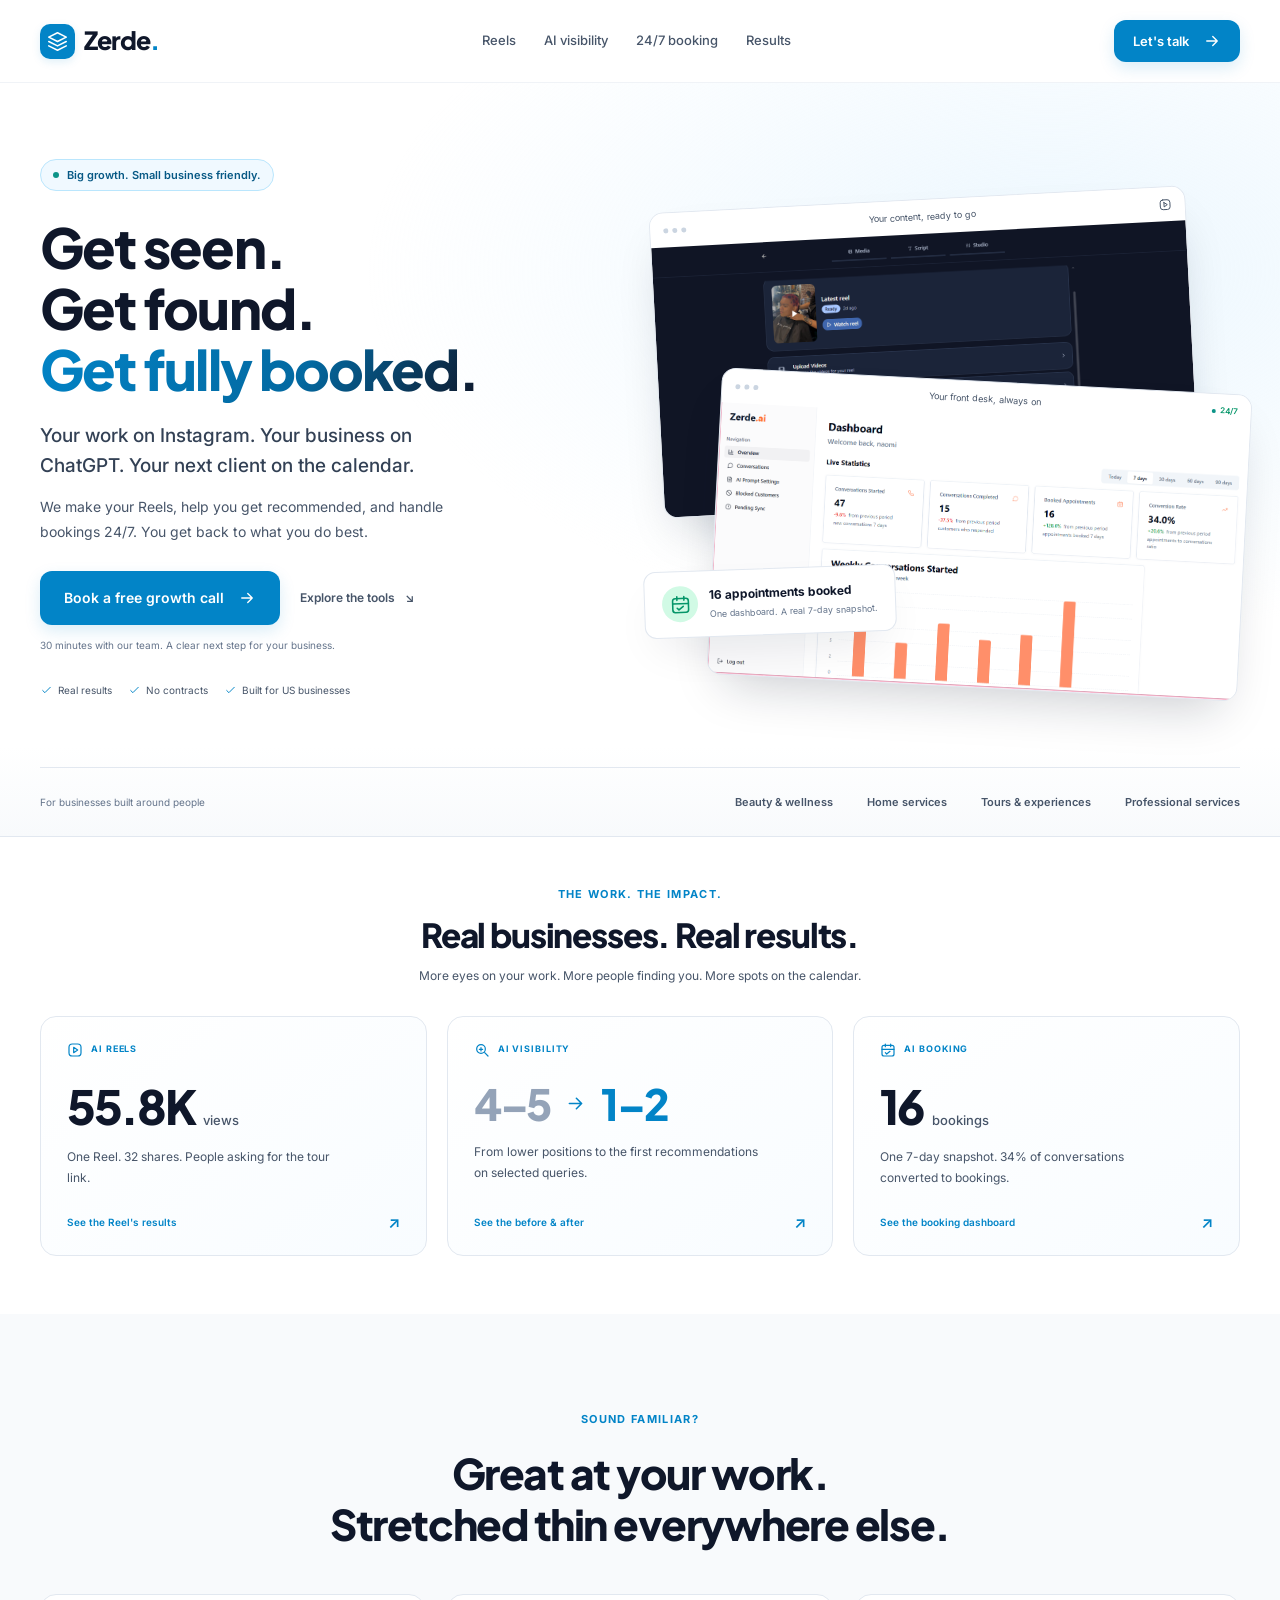
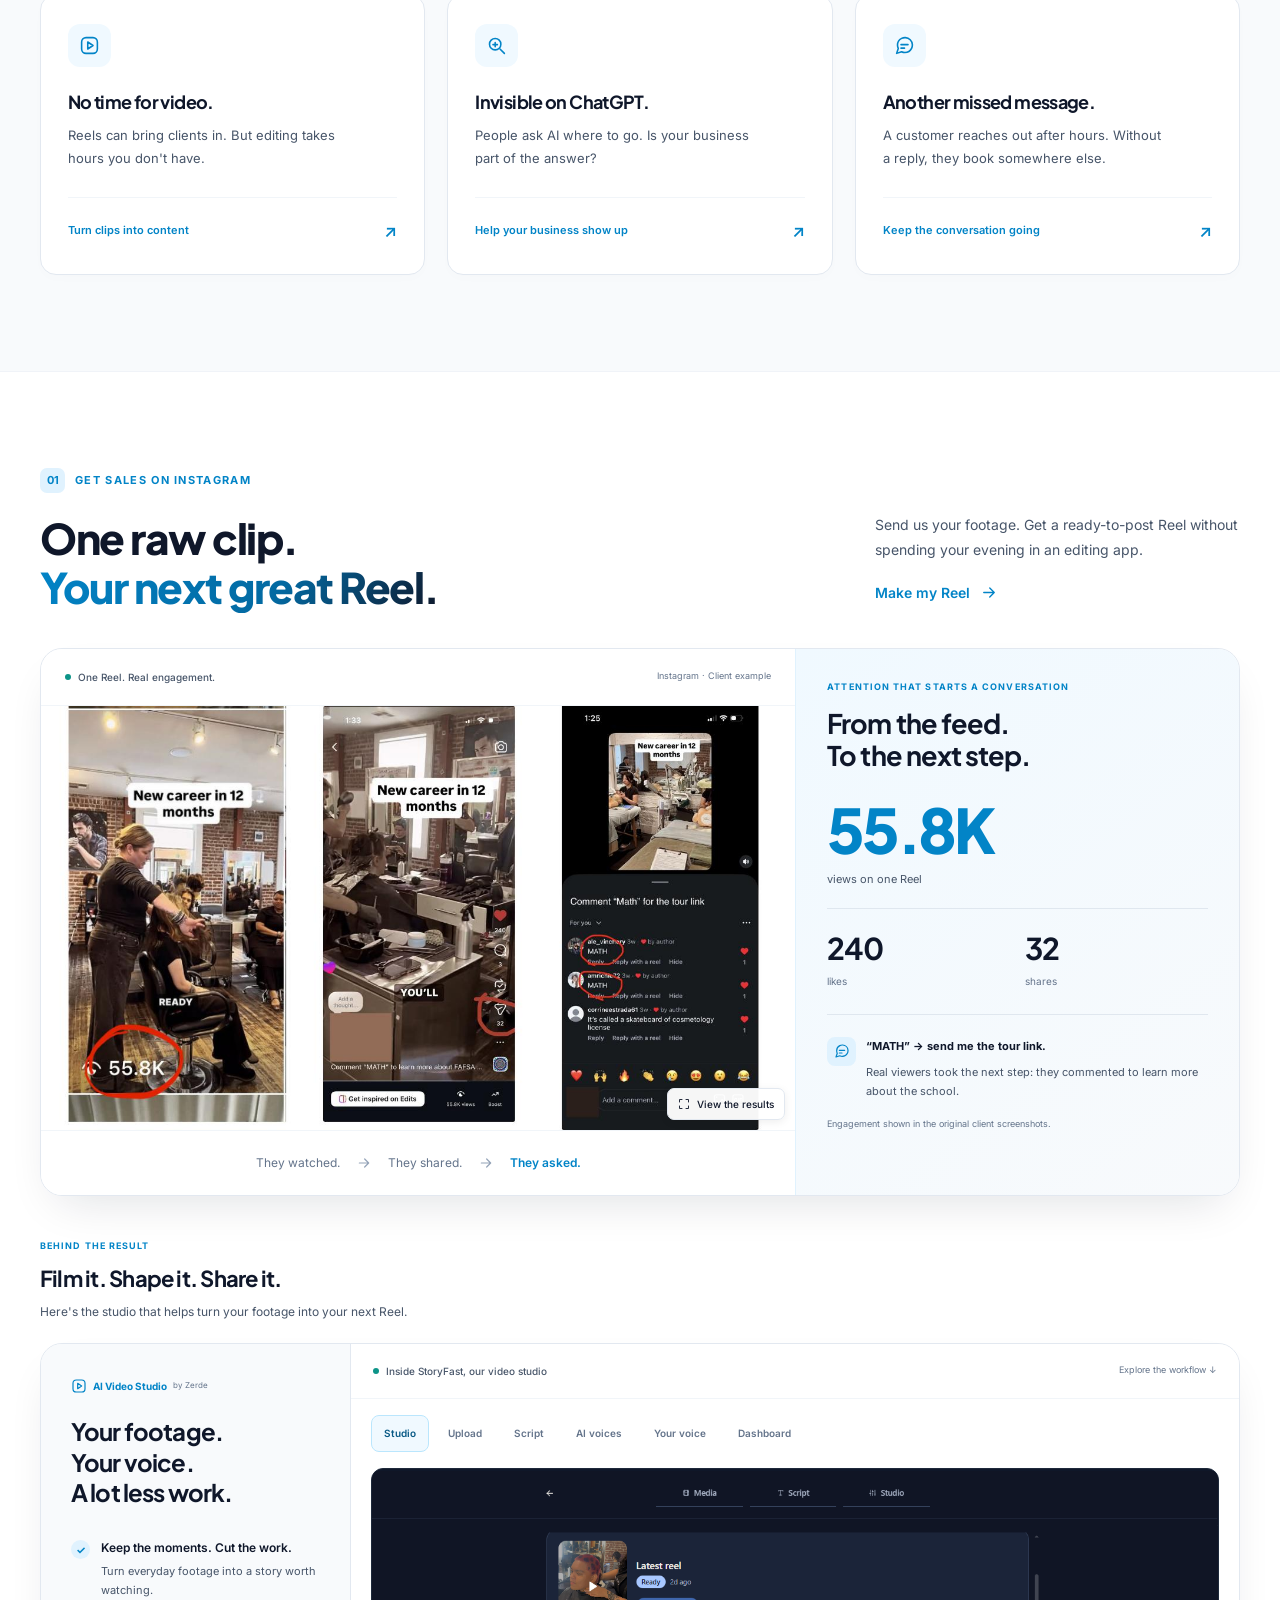
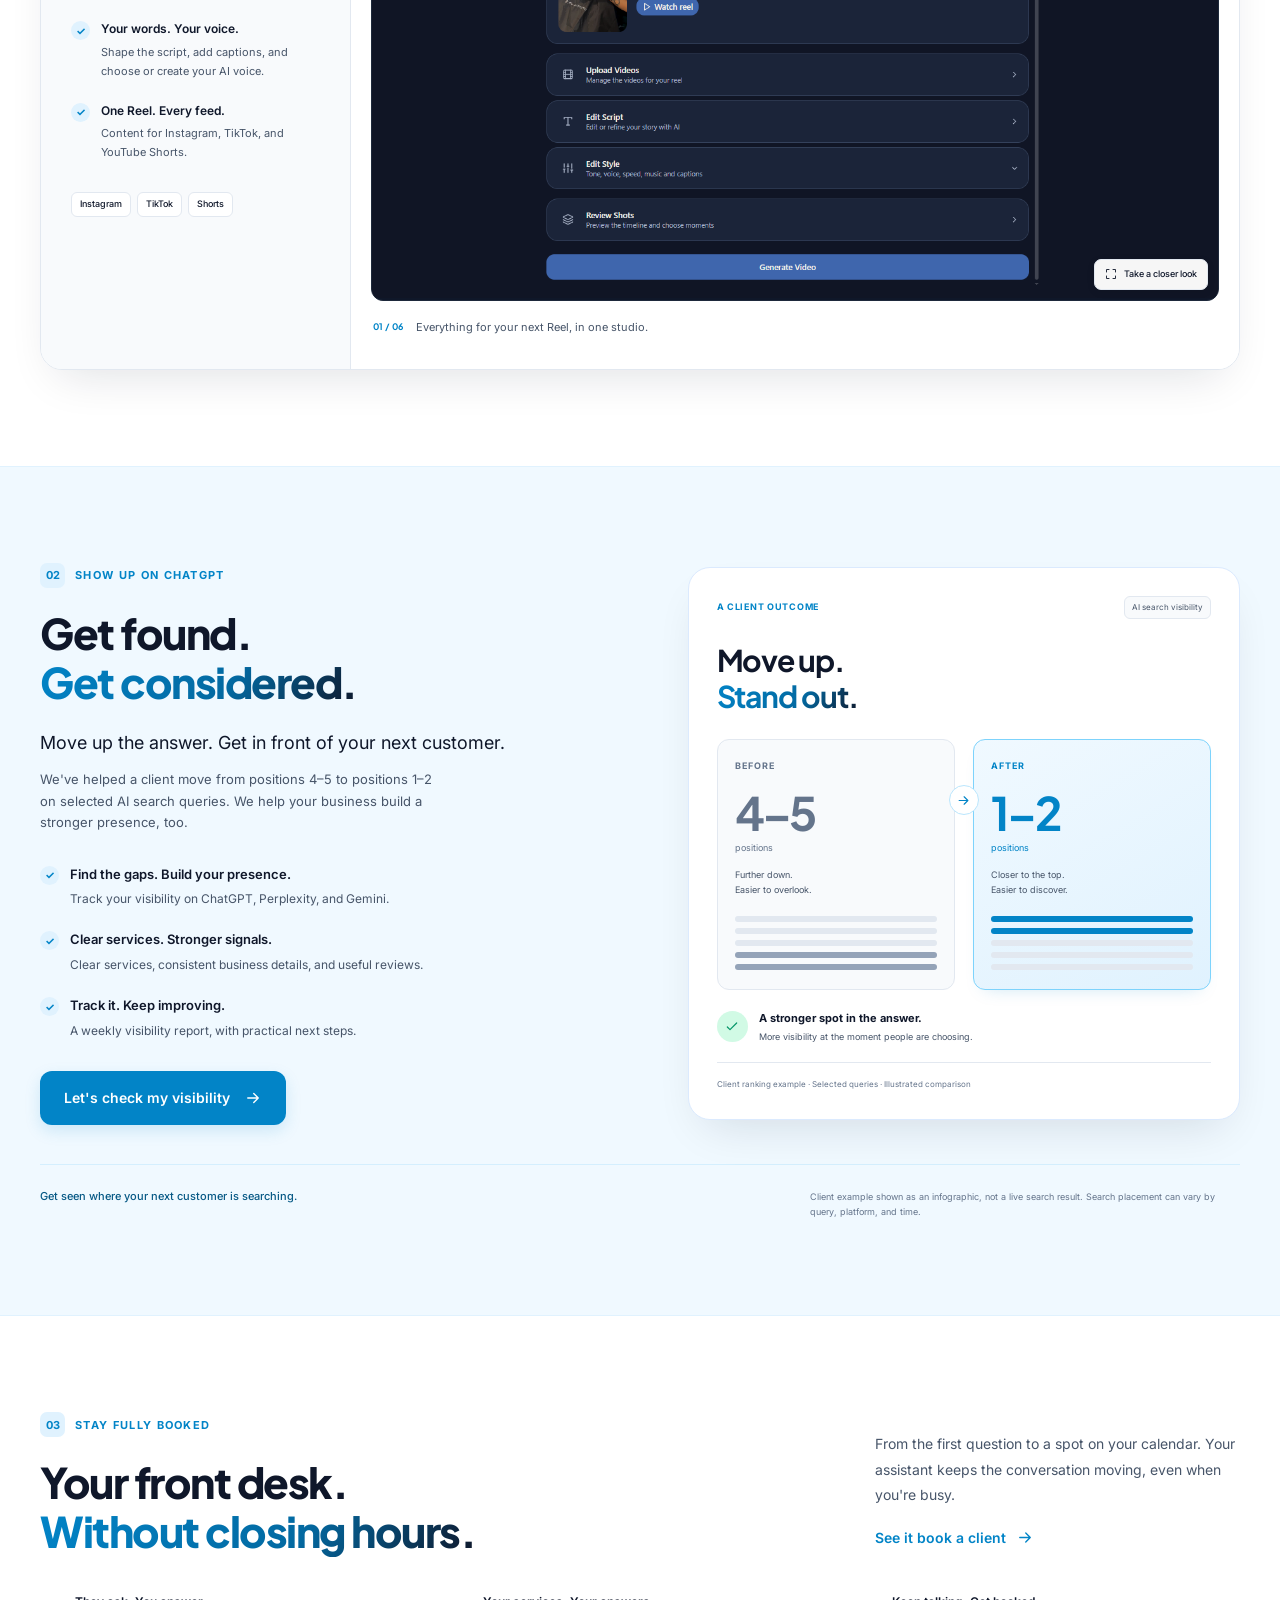
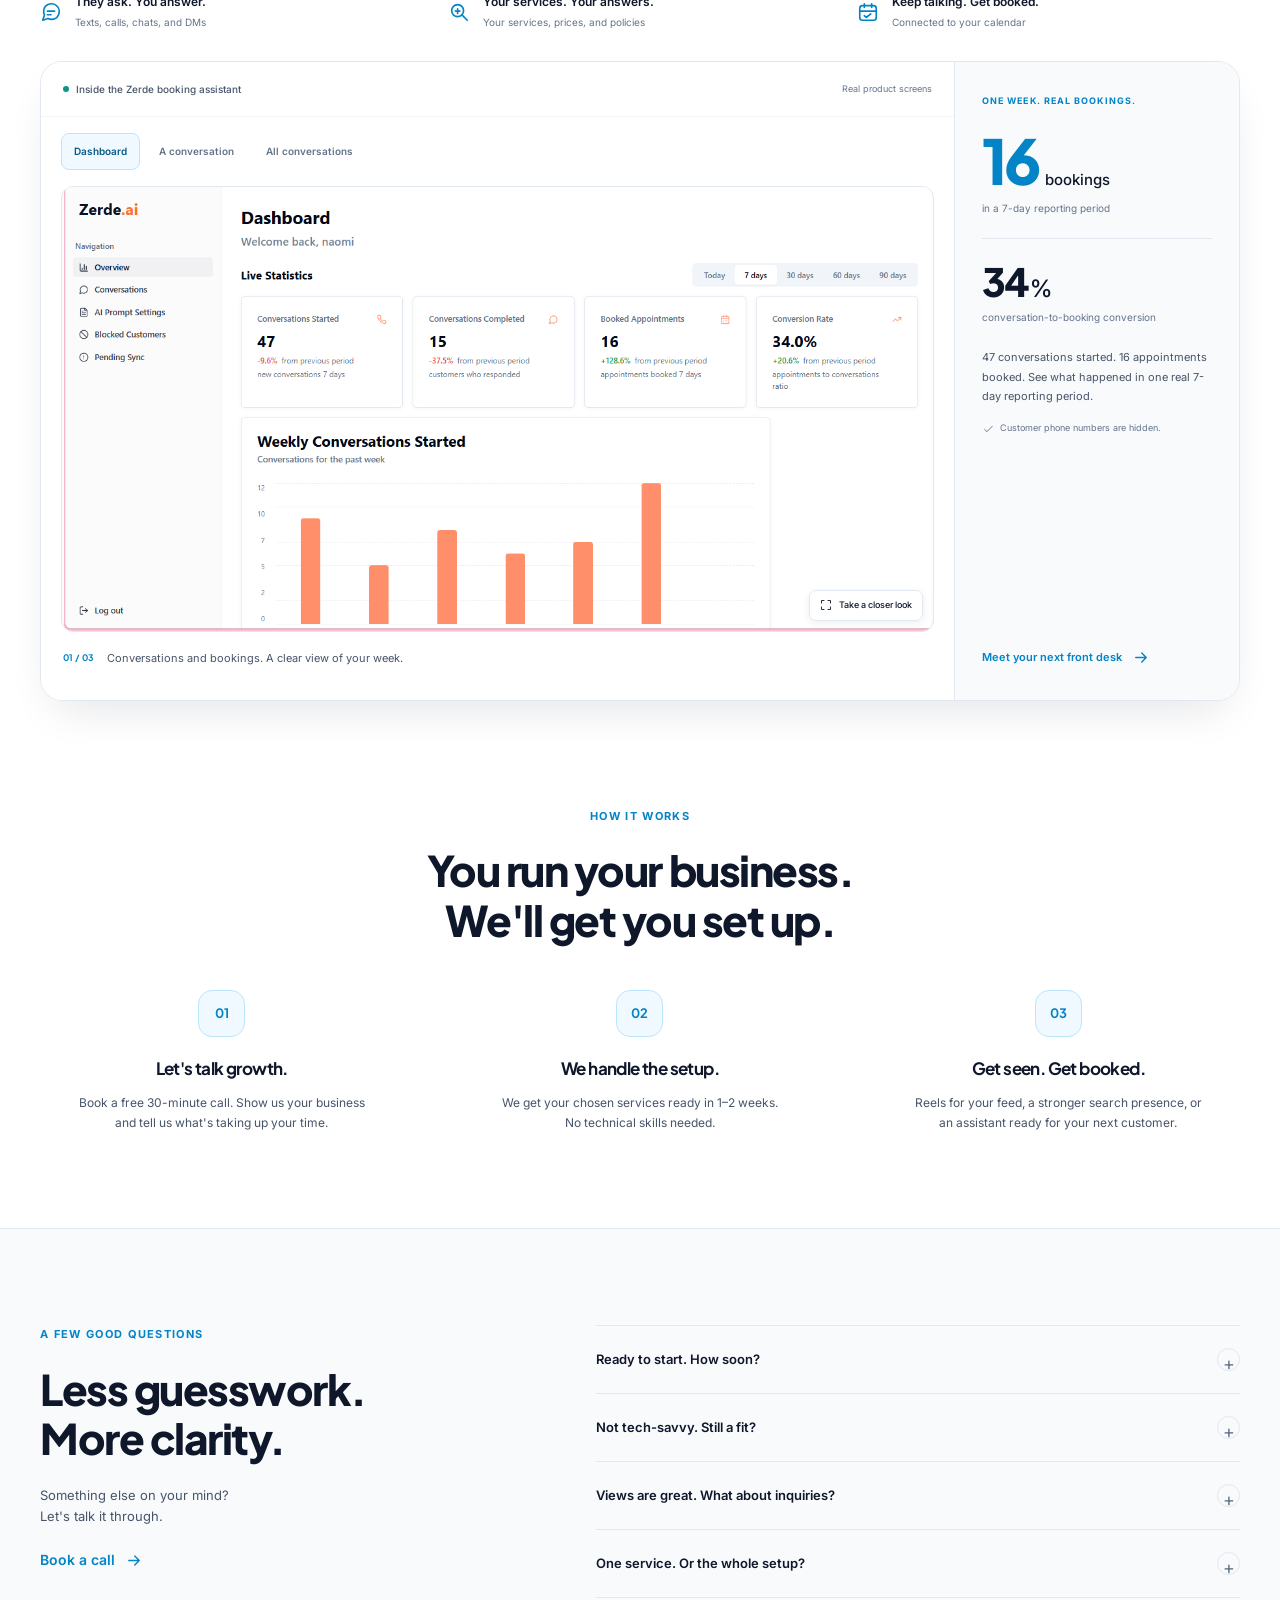
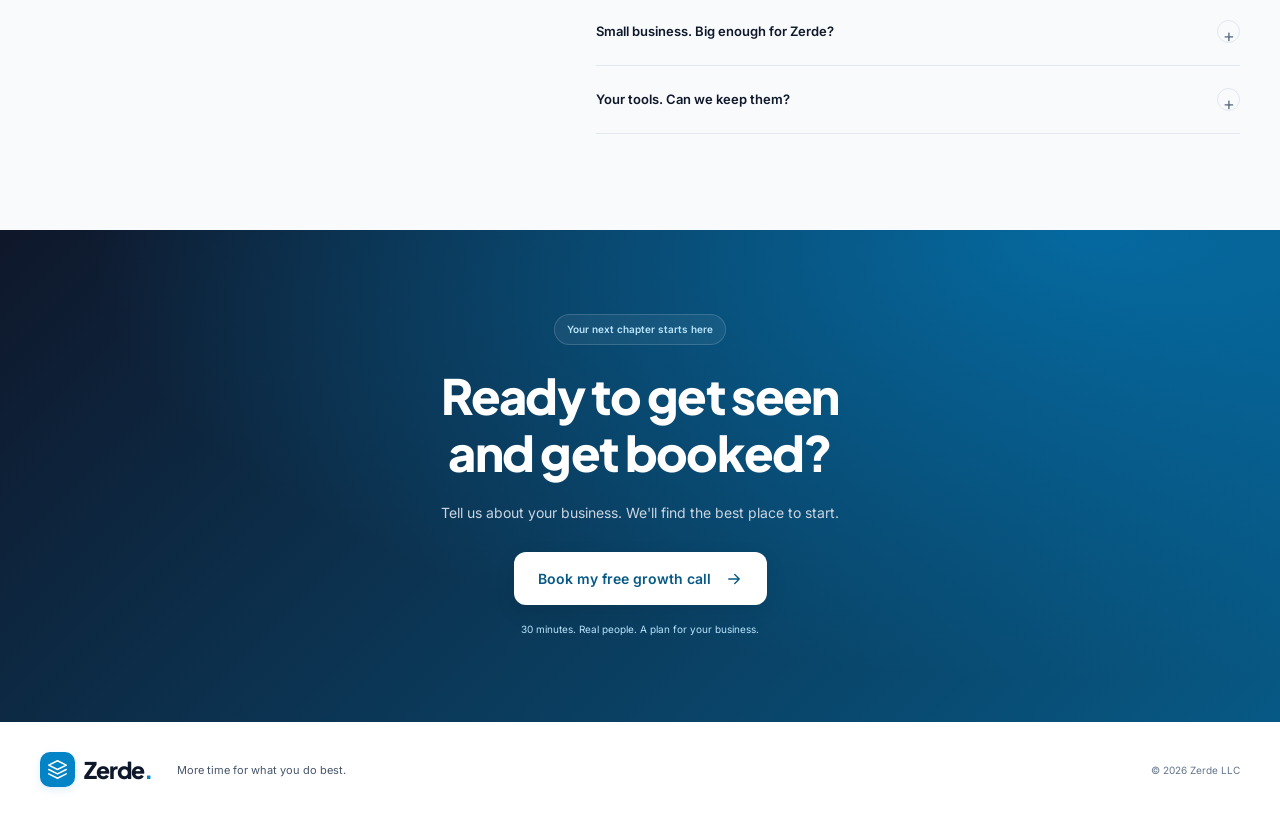
==== commit 8361cab5: "feat: highlight client results and remove landing pricing" ====
--- a/index.html
+++ b/index.html
@@ -7,7 +7,7 @@
     <title>Zerde — Get Seen. Get Found. Get Booked.</title>
     <meta
       name="description"
-      content="Reels, AI search visibility, and a 24/7 booking assistant for US small and medium businesses. Meet Zerde on a 30-minute call. Services from $500/month."
+      content="Reels, AI search visibility, and a 24/7 booking assistant for US small and medium businesses. See real Reels engagement, search visibility improvements, and appointment bookings. Book a 30-minute call."
     />
     <meta property="og:type" content="website" />
     <meta
@@ -79,7 +79,7 @@
           <a href="#video-studio">Reels</a
           ><a href="#ai-visibility">AI visibility</a
           ><a href="#ai-assistant">24/7 booking</a
-          ><a href="#pricing">Pricing</a>
+          ><a href="#results">Results</a>
         </nav>
         <div class="nav-actions">
           <a
@@ -107,7 +107,7 @@
       >
         <a href="#video-studio">Reels</a
         ><a href="#ai-visibility">AI visibility</a
-        ><a href="#ai-assistant">24/7 booking</a><a href="#pricing">Pricing</a
+        ><a href="#ai-assistant">24/7 booking</a><a href="#results">Results</a
         ><a href="#faq">FAQ</a>
       </nav>
     </header>
@@ -150,8 +150,8 @@
             </p>
             <div class="hero-terms">
               <span
-                ><svg class="icon"><use href="#i-check" /></svg> From
-                $500/mo</span
+                ><svg class="icon"><use href="#i-check" /></svg> Real
+                results</span
               ><span
                 ><svg class="icon"><use href="#i-check" /></svg> No
                 contracts</span
@@ -211,6 +211,68 @@
         </div>
       </section>
 
+      <section
+        class="results-section"
+        id="results"
+        aria-labelledby="results-heading"
+      >
+        <div class="container">
+          <div class="results-heading">
+            <span class="eyebrow">The work. The impact.</span>
+            <h2 id="results-heading">
+              Real businesses.<br class="mobile-break" />
+              Real results.
+            </h2>
+            <p>
+              More eyes on your work. More people finding you. More spots on the
+              calendar.
+            </p>
+          </div>
+          <div class="results-grid">
+            <a class="result-summary" href="#reels-results"
+              ><span class="result-category"
+                ><svg class="icon"><use href="#i-video" /></svg> AI REELS</span
+              ><strong class="result-number">55.8K<span>views</span></strong>
+              <p>One Reel. 32 shares. People asking for the tour link.</p>
+              <span class="result-source"
+                >See the Reel's results <span aria-hidden="true">↗</span></span
+              ></a
+            >
+            <a class="result-summary" href="#visibility-results"
+              ><span class="result-category"
+                ><svg class="icon"><use href="#i-search" /></svg> AI
+                VISIBILITY</span
+              ><strong class="result-rank"
+                ><span>4–5</span
+                ><svg class="icon" aria-hidden="true">
+                  <use href="#i-arrow" /></svg
+                >1–2</strong
+              >
+              <p>
+                From lower positions to the first recommendations on selected
+                queries.
+              </p>
+              <span class="result-source"
+                >See the before & after <span aria-hidden="true">↗</span></span
+              ></a
+            >
+            <a class="result-summary" href="#ai-assistant"
+              ><span class="result-category"
+                ><svg class="icon"><use href="#i-calendar" /></svg> AI
+                BOOKING</span
+              ><strong class="result-number">16<span>bookings</span></strong>
+              <p>
+                One 7-day snapshot. 34% of conversations converted to bookings.
+              </p>
+              <span class="result-source"
+                >See the booking dashboard
+                <span aria-hidden="true">↗</span></span
+              ></a
+            >
+          </div>
+        </div>
+      </section>
+
       <section class="section problems" id="solutions">
         <div class="container">
           <div class="section-heading centered">
@@ -290,6 +352,80 @@
               ></a>
             </div>
           </div>
+          <article
+            class="reels-case"
+            id="reels-results"
+            aria-labelledby="reels-case-title"
+          >
+            <div class="reels-case-visual">
+              <div class="case-topline">
+                <span
+                  ><span class="status-dot"></span> One Reel. Real
+                  engagement.</span
+                ><span>Instagram · Client example</span>
+              </div>
+              <button
+                class="case-image"
+                data-proof-image="reelsResult"
+                aria-label="Enlarge the Instagram results: views, shares, and tour inquiries"
+              >
+                <img
+                  src="assets/products/reels-results.jpg"
+                  alt="Three Instagram screenshots of a hairstyling-school Reel: 55.8K views, 240 likes, 32 shares, and two visible comments requesting the tour link"
+                  width="1280"
+                  height="720"
+                  loading="lazy"
+                />
+                <span class="zoom-label"
+                  ><svg class="icon"><use href="#i-expand" /></svg> View the
+                  results</span
+                >
+              </button>
+              <div class="reel-story">
+                <span>They watched.</span
+                ><svg class="icon" aria-hidden="true">
+                  <use href="#i-arrow" /></svg
+                ><span>They shared.</span
+                ><svg class="icon" aria-hidden="true">
+                  <use href="#i-arrow" /></svg
+                ><strong>They asked.</strong>
+              </div>
+            </div>
+            <div class="reels-case-copy">
+              <span class="eyebrow">Attention that starts a conversation</span>
+              <h3 id="reels-case-title">
+                From the feed.<br />To the next step.
+              </h3>
+              <div class="reel-main-stat">
+                <strong>55.8K</strong><span>views on one Reel</span>
+              </div>
+              <div class="reel-small-stats">
+                <div><strong>240</strong><span>likes</span></div>
+                <div><strong>32</strong><span>shares</span></div>
+              </div>
+              <div class="inquiry-proof">
+                <span class="inquiry-icon"
+                  ><svg class="icon"><use href="#i-chat" /></svg
+                ></span>
+                <p>
+                  <strong>“MATH” → send me the tour link.</strong>Real viewers
+                  took the next step: they commented to learn more about the
+                  school.
+                </p>
+              </div>
+              <p class="case-caption">
+                Engagement shown in the original client screenshots.
+              </p>
+            </div>
+          </article>
+          <div class="walkthrough-heading">
+            <span class="eyebrow">Behind the result</span>
+            <h3>Film it. Shape it. Share it.</h3>
+            <p>
+              Here's the studio that helps turn your footage into your next
+              Reel.
+            </p>
+          </div>
           <div class="product-workspace reels-workspace">
             <div class="product-benefits">
               <span class="product-label"
@@ -301,14 +437,14 @@
                 <li>
                   <span class="feature-check">✓</span>
                   <div>
-                    <strong>Keep the best moments</strong>
+                    <strong>Keep the moments. Cut the work.</strong>
                     <p>Turn everyday footage into a story worth watching.</p>
                   </div>
                 </li>
                 <li>
                   <span class="feature-check">✓</span>
                   <div>
-                    <strong>Make it sound like you</strong>
+                    <strong>Your words. Your voice.</strong>
                     <p>
                       Shape the script, add captions, and choose or create your
                       AI voice.
@@ -318,7 +454,7 @@
                 <li>
                   <span class="feature-check">✓</span>
                   <div>
-                    <strong>Ready for your feed</strong>
+                    <strong>One Reel. Every feed.</strong>
                     <p>Content for Instagram, TikTok, and YouTube Shorts.</p>
                   </div>
                 </li>
@@ -433,23 +569,21 @@
               ><span class="section-number">02</span> Show up on ChatGPT</span
             >
             <h2>
-              Be the name<br /><span class="gradient-text"
-                >people discover.</span
-              >
+              Get found.<br /><span class="gradient-text">Get considered.</span>
             </h2>
             <p class="lead">
-              Your next customer might start with a question, not a Google
-              search.
+              Move up the answer. Get in front of your next customer.
             </p>
             <p>
-              We help AI search tools understand who you are, what you offer,
-              and why your business is relevant.
+              We've helped a client move from positions 4–5 to positions 1–2 on
+              selected AI search queries. We help your business build a stronger
+              presence, too.
             </p>
             <ul class="feature-list">
               <li>
                 <span class="feature-check">✓</span>
                 <div>
-                  <strong>Know where you stand</strong>
+                  <strong>Find the gaps. Build your presence.</strong>
                   <p>
                     Track your visibility on ChatGPT, Perplexity, and Gemini.
                   </p>
@@ -458,7 +592,7 @@
               <li>
                 <span class="feature-check">✓</span>
                 <div>
-                  <strong>Give AI something to find</strong>
+                  <strong>Clear services. Stronger signals.</strong>
                   <p>
                     Clear services, consistent business details, and useful
                     reviews.
@@ -468,7 +602,7 @@
               <li>
                 <span class="feature-check">✓</span>
                 <div>
-                  <strong>See what changes</strong>
+                  <strong>Track it. Keep improving.</strong>
                   <p>A weekly visibility report, with practical next steps.</p>
                 </div>
               </li>
@@ -482,43 +616,64 @@
               <svg class="icon"><use href="#i-arrow" /></svg
             ></a>
           </div>
-          <div class="visibility-visual">
-            <div class="search-orbit">
-              <span class="search-orbit-icon"
-                ><svg class="icon"><use href="#i-search" /></svg></span
-              ><span class="engine-pill engine-one">ChatGPT</span
-              ><span class="engine-pill engine-two">Perplexity</span
-              ><span class="engine-pill engine-three">Gemini</span>
-            </div>
-            <div class="visibility-card">
-              <span class="eyebrow">Your path to being found</span>
-              <h3>A clearer picture of your business.</h3>
-              <div class="visibility-step">
-                <span>1</span>
-                <div>
-                  <strong>Understand your starting point</strong>
-                  <p>Where and how does your business appear?</p>
+          <figure
+            class="visibility-case"
+            id="visibility-results"
+            aria-labelledby="visibility-case-title"
+          >
+            <div class="visibility-case-top">
+              <span class="eyebrow">A client outcome</span
+              ><span class="case-tag">AI search visibility</span>
+            </div>
+            <h3 id="visibility-case-title">
+              Move up.<br /><span class="gradient-text">Stand out.</span>
+            </h3>
+            <div
+              class="rank-comparison"
+              aria-label="Client ranking improved from positions 4 to 5 to positions 1 to 2 on selected queries"
+            >
+              <div class="rank-stage rank-before">
+                <span class="journey-label">Before</span
+                ><strong>4–5<span>positions</span></strong>
+                <p>Further down.<br />Easier to overlook.</p>
+                <div class="ranking-bars" aria-hidden="true">
+                  <i></i><i></i><i></i><i class="rank-client"></i
+                  ><i class="rank-client"></i>
                 </div>
               </div>
-              <div class="visibility-step">
-                <span>2</span>
-                <div>
-                  <strong>Strengthen your presence</strong>
-                  <p>Help search tools connect the right information.</p>
+              <span class="rank-arrow" aria-hidden="true"
+                ><svg class="icon"><use href="#i-arrow" /></svg
+              ></span>
+              <div class="rank-stage rank-after">
+                <span class="journey-label">After</span
+                ><strong>1–2<span>positions</span></strong>
+                <p>Closer to the top.<br />Easier to discover.</p>
+                <div class="ranking-bars" aria-hidden="true">
+                  <i class="rank-client"></i><i class="rank-client"></i><i></i
+                  ><i></i><i></i>
                 </div>
               </div>
-              <div class="visibility-step">
-                <span>3</span>
-                <div>
-                  <strong>Track your progress</strong>
-                  <p>Know what's improving and what comes next.</p>
-                </div>
-              </div>
-              <p class="visibility-note">
-                Built around your business. Search placement can vary.
-              </p>
-            </div>
-          </div>
+            </div>
+            <div class="rank-takeaway">
+              <span class="result-icon"
+                ><svg class="icon"><use href="#i-check" /></svg
+              ></span>
+              <p>
+                <strong>A stronger spot in the answer.</strong>More visibility
+                at the moment people are choosing.
+              </p>
+            </div>
+            <figcaption>
+              Client ranking example · Selected queries · Illustrated comparison
+            </figcaption>
+          </figure>
+        </div>
+        <div class="container visibility-section-footer">
+          <span>Get seen where your next customer is searching.</span>
+          <p>
+            Client example shown as an infographic, not a live search result.
+            Search placement can vary by query, platform, and time.
+          </p>
         </div>
       </section>
 
@@ -554,21 +709,21 @@
             <div>
               <svg class="icon"><use href="#i-chat" /></svg
               ><span
-                ><strong>Replies around the clock</strong>Texts, calls, chats,
-                and DMs</span
+                ><strong>They ask. You answer.</strong>Texts, calls, chats, and
+                DMs</span
               >
             </div>
             <div>
               <svg class="icon"><use href="#i-search" /></svg
               ><span
-                ><strong>Knows your business</strong>Your services, prices, and
-                policies</span
+                ><strong>Your services. Your answers.</strong>Your services,
+                prices, and policies</span
               >
             </div>
             <div>
               <svg class="icon"><use href="#i-calendar" /></svg
               ><span
-                ><strong>Turns interest into bookings</strong>Connected to your
+                ><strong>Keep talking. Get booked.</strong>Connected to your
                 calendar</span
               >
             </div>
@@ -643,7 +798,7 @@
               </div>
             </div>
             <aside class="booking-proof">
-              <span class="eyebrow">From the dashboard</span>
+              <span class="eyebrow">One week. Real bookings.</span>
               <div class="proof-stat">
                 <strong>16<span>bookings</span></strong>
                 <p>in a 7-day reporting period</p>
@@ -653,8 +808,8 @@
                 <p>conversation-to-booking conversion</p>
               </div>
               <p class="proof-context">
-                An actual snapshot from our assistant. See the numbers and the
-                conversations behind them.
+                47 conversations started. 16 appointments booked. See what
+                happened in one real 7-day reporting period.
               </p>
               <p class="privacy-note">
                 <svg class="icon"><use href="#i-check" /></svg> Customer phone
@@ -669,41 +824,6 @@
                 <svg class="icon"><use href="#i-arrow" /></svg
               ></a>
             </aside>
-          </div>
-        </div>
-      </section>
-
-      <section class="section pricing-section" id="pricing">
-        <div class="container pricing-card">
-          <div class="pricing-copy">
-            <span class="eyebrow">More room to grow</span>
-            <h2>A smaller bill.<br />A lot off your plate.</h2>
-            <p>
-              Editing content. Staying visible. Answering inquiries. Get help
-              with the work that keeps piling up, without building a bigger
-              team.
-            </p>
-            <div class="pricing-pills">
-              <span>Reels</span><span>AI visibility</span
-              ><span>24/7 booking</span>
-            </div>
-          </div>
-          <div class="price-panel">
-            <span class="price-label">Services starting from</span>
-            <p class="price">$500<span>/mo</span></p>
-            <p>Start with one service. Build from there.</p>
-            <div class="price-terms">
-              <span>✓ No contracts</span><span>✓ Cancel anytime</span>
-            </div>
-            <a
-              class="btn btn-primary"
-              href="https://calendly.com/zerde_ai/30min"
-              target="_blank"
-              rel="noopener noreferrer"
-              >Find my fit <svg class="icon"><use href="#i-arrow" /></svg></a
-            ><small
-              >We'll walk through the right scope and price on your call.</small
-            >
           </div>
         </div>
       </section>
@@ -760,65 +880,67 @@
           <div class="faq-list">
             <details>
               <summary>
-                How long does setup take?<span aria-hidden="true">+</span>
+                Ready to start. How soon?<span aria-hidden="true">+</span>
               </summary>
               <p>
-                Typically 1–2 weeks. We handle the setup and work with you to
-                get the details right for your business.
+                Usually 1–2 weeks. We handle the setup, learn your business, and
+                get your chosen service ready to go.
               </p>
             </details>
             <details>
               <summary>
-                Do I need technical skills?<span aria-hidden="true">+</span>
+                Not tech-savvy. Still a fit?<span aria-hidden="true">+</span>
               </summary>
               <p>
-                No. We guide you through the process, configure your chosen
-                service, and show you how to use it.
+                Absolutely. You bring the business knowledge. We handle the
+                setup and show you the simple day-to-day steps.
               </p>
             </details>
             <details>
               <summary>
-                What does it cost?<span aria-hidden="true">+</span>
+                Views are great. What about inquiries?<span aria-hidden="true"
+                  >+</span
+                >
               </summary>
               <p>
-                Services start at $500 per month, with no contracts. Your price
-                depends on the service and scope you need. We'll explain it on
-                your call.
+                Our Reel example shows 55.8K views, 32 shares, and people asking
+                for a tour link. That's attention turning into interest. In the
+                separate booking example, the assistant dashboard shows 16
+                appointments in seven days. Each example shows a different part
+                of the customer journey.
               </p>
             </details>
             <details>
               <summary>
-                Can I buy just one service?<span aria-hidden="true">+</span>
+                One service. Or the whole setup?<span aria-hidden="true"
+                  >+</span
+                >
               </summary>
               <p>
-                Yes. Start with video, AI search visibility, or a booking
-                assistant. You can add another service as your business grows.
+                Your choice. Start with Reels, AI visibility, or booking
+                support. Add more when you're ready.
               </p>
             </details>
             <details>
               <summary>
-                Will it work for my kind of business?<span aria-hidden="true"
+                Small business. Big enough for Zerde?<span aria-hidden="true"
                   >+</span
                 >
               </summary>
               <p>
-                We work with small and medium businesses across the US,
-                including beauty and wellness, home services, tours, and
-                professional services. We'll discuss your workflow and the
-                channels you use on your first call.
+                That's who we're here for. We work with US small and medium
+                businesses, from beauty and wellness to home services, tours,
+                and professional services.
               </p>
             </details>
             <details>
               <summary>
-                Which tools can the assistant connect to?<span
-                  aria-hidden="true"
-                  >+</span
-                >
+                Your tools. Can we keep them?<span aria-hidden="true">+</span>
               </summary>
               <p>
-                We review your calendar, customer communication channels, and
-                existing tools during setup. We'll confirm supported connections
-                and the right workflow for your business before starting.
+                Let's look at what you already use. We'll review your calendar
+                and communication channels, then confirm the connections and
+                workflow before setup.
               </p>
             </details>
           </div>
--- a/assets/landing.css
+++ b/assets/landing.css
@@ -348,6 +348,789 @@
   gap: 44px;
   padding-bottom: 68px;
 }
+.results-section {
+  padding: 48px 0 58px;
+  border-top: 1px solid var(--border);
+  background: #fff;
+}
+.results-heading {
+  text-align: center;
+  margin-bottom: 30px;
+}
+.results-heading .eyebrow {
+  justify-content: center;
+  margin-bottom: 12px;
+}
+.results-heading h2 {
+  font-size: clamp(25px, 2.6vw, 35px);
+}
+.results-heading > p {
+  font-size: 12px;
+  margin-top: 12px;
+}
+.mobile-break {
+  display: none;
+}
+.results-grid {
+  display: grid;
+  grid-template-columns: repeat(3, minmax(0, 1fr));
+  gap: 20px;
+}
+.result-summary {
+  display: flex;
+  flex-direction: column;
+  padding: 25px 26px 20px;
+  border: 1px solid var(--border);
+  border-radius: 16px;
+  background: linear-gradient(145deg, #fff, #f8fcff);
+  transition:
+    border-color 0.2s,
+    transform 0.2s,
+    box-shadow 0.2s;
+}
+.result-summary:hover {
+  transform: translateY(-3px);
+  border-color: #7dd3fc;
+  box-shadow: 0 12px 25px -16px #0284c744;
+}
+.result-category {
+  display: flex;
+  align-items: center;
+  gap: 8px;
+  color: var(--primary);
+  font-size: 9px;
+  letter-spacing: 0.1em;
+  font-weight: 700;
+}
+.result-category .icon {
+  width: 16px;
+  height: 16px;
+}
+.result-number,
+.result-rank {
+  display: flex;
+  align-items: baseline;
+  gap: 9px;
+  font-family: var(--heading);
+  font-weight: 800;
+  font-size: 47px;
+  letter-spacing: -0.05em;
+  line-height: 1.2;
+  margin: 20px 0 12px;
+}
+.result-number > span {
+  font-family: "Inter", sans-serif;
+  font-size: 13px;
+  font-weight: 500;
+  letter-spacing: 0;
+  color: var(--muted);
+}
+.result-rank {
+  align-items: center;
+  color: var(--primary);
+  font-size: 43px;
+}
+.result-rank > span {
+  color: #94a3b8;
+}
+.result-rank .icon {
+  color: var(--primary);
+  width: 27px;
+  margin: 0 3px;
+}
+.result-summary > p {
+  font-size: 12px;
+  line-height: 1.75;
+  max-width: 285px;
+}
+.result-source {
+  display: flex;
+  justify-content: space-between;
+  align-items: center;
+  font-size: 10px;
+  font-weight: 600;
+  color: var(--primary);
+  padding-top: 21px;
+  margin-top: auto;
+}
+.result-source > span {
+  font-size: 16px;
+}
+.reels-case {
+  display: grid;
+  grid-template-columns: minmax(0, 1.7fr) minmax(0, 1fr);
+  border: 1px solid var(--border);
+  border-radius: 22px;
+  overflow: hidden;
+  box-shadow: var(--shadow);
+}
+.reels-case-visual {
+  display: flex;
+  flex-direction: column;
+  justify-content: space-between;
+  min-width: 0;
+  background: #fff;
+}
+.case-topline {
+  display: flex;
+  justify-content: space-between;
+  align-items: center;
+  gap: 10px;
+  padding: 20px 24px;
+  font-size: 9px;
+  color: var(--subtle);
+  border-bottom: 1px solid #f1f5f9;
+}
+.case-topline > span:first-child {
+  display: flex;
+  align-items: center;
+  gap: 7px;
+  color: var(--muted);
+  font-size: 10px;
+  font-weight: 500;
+}
+.case-image {
+  position: relative;
+  display: block;
+  border: 0;
+  padding: 0;
+  background: #fff;
+  cursor: zoom-in;
+  width: 100%;
+}
+.case-image img {
+  width: 100%;
+  height: auto;
+}
+.case-image .zoom-label {
+  font-size: 10px;
+}
+.reel-story {
+  display: flex;
+  justify-content: center;
+  align-items: center;
+  gap: 16px;
+  padding: 22px 20px;
+  font-size: 12px;
+  color: var(--subtle);
+  border-top: 1px solid #f1f5f9;
+}
+.reel-story .icon {
+  width: 16px;
+  height: 16px;
+  color: #94a3b8;
+}
+.reel-story strong {
+  color: var(--primary);
+  font-weight: 600;
+}
+.reels-case-copy {
+  background: linear-gradient(145deg, #f0f9ff, #f8fafc);
+  border-left: 1px solid #e0f2fe;
+  padding: 31px;
+}
+.reels-case-copy .eyebrow {
+  font-size: 9px;
+  line-height: 1.6;
+  margin-bottom: 13px;
+}
+.reels-case-copy h3 {
+  font-size: 27px;
+  line-height: 1.2;
+}
+.reel-main-stat {
+  margin-top: 24px;
+}
+.reel-main-stat strong {
+  display: block;
+  font-family: var(--heading);
+  font-weight: 800;
+  font-size: clamp(47px, 4.8vw, 66px);
+  color: var(--primary);
+  letter-spacing: -0.055em;
+  line-height: 1.1;
+}
+.reel-main-stat > span {
+  display: block;
+  color: var(--muted);
+  font-size: 11px;
+  margin-top: 7px;
+}
+.reel-small-stats {
+  display: grid;
+  grid-template-columns: 1fr 1fr;
+  gap: 15px;
+  padding: 21px 0;
+  margin-top: 20px;
+  border-top: 1px solid #cbd5e180;
+  border-bottom: 1px solid #cbd5e180;
+}
+.reel-small-stats strong {
+  display: block;
+  font-family: var(--heading);
+  font-size: 30px;
+  letter-spacing: -0.04em;
+  line-height: 1.2;
+}
+.reel-small-stats span {
+  font-size: 10px;
+  color: var(--subtle);
+}
+.inquiry-proof {
+  display: flex;
+  align-items: start;
+  gap: 10px;
+  margin-top: 22px;
+}
+.inquiry-icon {
+  display: grid;
+  place-items: center;
+  flex-shrink: 0;
+  width: 29px;
+  height: 29px;
+  color: var(--primary);
+  background: #e0f2fe;
+  border-radius: 8px;
+}
+.inquiry-icon .icon {
+  width: 16px;
+  height: 16px;
+}
+.inquiry-proof p {
+  font-size: 11px;
+  line-height: 1.8;
+}
+.inquiry-proof strong {
+  display: block;
+  color: var(--text);
+  font-size: 11px;
+  margin-bottom: 6px;
+}
+.case-caption {
+  margin-top: 15px;
+  font-size: 9px;
+  color: var(--subtle);
+}
+.walkthrough-heading {
+  padding: 43px 0 21px;
+}
+.walkthrough-heading .eyebrow {
+  font-size: 9px;
+  margin-bottom: 9px;
+}
+.walkthrough-heading h3 {
+  font-size: 22px;
+}
+.walkthrough-heading > p {
+  font-size: 12px;
+  margin-top: 8px;
+}
+.visibility-case {
+  margin: 0;
+  padding: 28px;
+  background: #fff;
+  border: 1px solid #dbeafe;
+  border-radius: 22px;
+  box-shadow: var(--shadow);
+  min-width: 0;
+}
+.visibility-case-top {
+  display: flex;
+  justify-content: space-between;
+  gap: 12px;
+  align-items: center;
+  margin-bottom: 23px;
+}
+.visibility-case-top .eyebrow {
+  font-size: 9px;
+  margin: 0;
+  letter-spacing: 0.08em;
+}
+.case-tag {
+  white-space: nowrap;
+  font-size: 8px;
+  color: var(--muted);
+  background: var(--surface);
+  border: 1px solid var(--border);
+  padding: 4px 7px;
+  border-radius: 6px;
+}
+.visibility-case h3 {
+  font-size: 30px;
+  line-height: 1.2;
+}
+.rank-comparison {
+  position: relative;
+  display: grid;
+  grid-template-columns: 1fr 1fr;
+  gap: 18px;
+  margin-top: 25px;
+}
+.rank-stage {
+  padding: 19px 17px;
+  border: 1px solid var(--border);
+  border-radius: 12px;
+  background: var(--surface);
+  min-width: 0;
+}
+.journey-label {
+  display: block;
+  color: var(--subtle);
+  font-size: 9px;
+  text-transform: uppercase;
+  font-weight: 700;
+  letter-spacing: 0.12em;
+}
+.rank-stage > strong {
+  display: block;
+  font-family: var(--heading);
+  font-size: clamp(36px, 3.6vw, 47px);
+  line-height: 1.25;
+  letter-spacing: -0.055em;
+  margin: 10px 0 14px;
+  color: var(--subtle);
+}
+.rank-stage > strong > span {
+  display: block;
+  font-family: "Inter", sans-serif;
+  font-size: 9px;
+  font-weight: 400;
+  letter-spacing: 0;
+}
+.rank-stage > p {
+  font-size: 9px;
+  line-height: 1.7;
+}
+.rank-after {
+  background: linear-gradient(150deg, #f0f9ff, #e0f2fe);
+  border-color: #7dd3fc;
+  box-shadow: 0 9px 17px -12px #0284c740;
+}
+.rank-after .journey-label,
+.rank-after > strong {
+  color: var(--primary);
+}
+.rank-arrow {
+  position: absolute;
+  z-index: 1;
+  left: calc(50% - 15px);
+  top: 46px;
+  display: grid;
+  place-items: center;
+  width: 30px;
+  height: 30px;
+  border: 1px solid #bae6fd;
+  border-radius: 50%;
+  color: var(--primary);
+  background: #fff;
+}
+.rank-arrow .icon {
+  width: 15px;
+  height: 15px;
+}
+.ranking-bars {
+  display: flex;
+  flex-direction: column;
+  gap: 6px;
+  margin-top: 18px;
+}
+.ranking-bars i {
+  height: 6px;
+  width: 100%;
+  border-radius: 4px;
+  background: #e2e8f0;
+}
+.rank-before .ranking-bars .rank-client {
+  background: #94a3b8;
+}
+.rank-after .ranking-bars .rank-client {
+  background: var(--primary);
+}
+.rank-takeaway {
+  display: flex;
+  align-items: center;
+  gap: 11px;
+  padding: 19px 0 17px;
+}
+.rank-takeaway .result-icon {
+  width: 31px;
+  height: 31px;
+  flex-shrink: 0;
+}
+.rank-takeaway .icon {
+  width: 16px;
+  height: 16px;
+}
+.rank-takeaway p {
+  font-size: 9px;
+  line-height: 1.8;
+}
+.rank-takeaway strong {
+  display: block;
+  font-size: 11px;
+  color: var(--text);
+}
+.visibility-case figcaption {
+  border-top: 1px solid var(--border);
+  padding-top: 14px;
+  color: var(--subtle);
+  font-size: 8px;
+  line-height: 1.8;
+}
+.visibility-section-footer {
+  border-top: 1px solid #bae6fd80;
+  padding-top: 22px;
+  margin-top: 39px;
+  display: flex;
+  align-items: baseline;
+  justify-content: space-between;
+  gap: 35px;
+}
+.visibility-section-footer > span {
+  color: var(--primary-dark);
+  font-size: 11px;
+  font-weight: 500;
+}
+.visibility-section-footer p {
+  max-width: 430px;
+  font-size: 9px;
+  color: var(--subtle);
+}
+.lightbox button[hidden] {
+  display: none;
+}
+.lightbox-bottom:has(button[hidden]) {
+  justify-content: center;
+}
+@media (max-width: 1100px) {
+  .result-summary {
+    padding: 23px 21px;
+  }
+  .result-rank {
+    font-size: 38px;
+    gap: 5px;
+  }
+  .reels-case {
+    grid-template-columns: minmax(0, 1.5fr) minmax(0, 1fr);
+  }
+  .reels-case-copy {
+    padding: 26px;
+  }
+  .reels-case-copy h3 {
+    font-size: 24px;
+  }
+  .reel-small-stats {
+    margin-top: 16px;
+    padding: 17px 0;
+  }
+  .visibility-case {
+    padding: 24px;
+  }
+  .visibility-case-top {
+    flex-wrap: wrap;
+  }
+  .rank-stage {
+    padding: 17px 12px;
+  }
+}
+@media (max-width: 850px) {
+  .results-grid {
+    gap: 12px;
+  }
+  .result-summary {
+    padding: 20px 17px;
+  }
+  .result-number {
+    font-size: 38px;
+    gap: 6px;
+  }
+  .result-number > span {
+    font-size: 10px;
+  }
+  .result-rank {
+    font-size: 31px;
+    gap: 4px;
+  }
+  .result-rank .icon {
+    width: 18px;
+    margin: 0;
+  }
+  .result-summary > p {
+    font-size: 10px;
+  }
+  .result-source {
+    font-size: 9px;
+  }
+  .reels-case {
+    grid-template-columns: minmax(0, 1fr);
+  }
+  .reels-case-copy {
+    border-left: 0;
+    border-top: 1px solid #e0f2fe;
+    display: grid;
+    grid-template-columns: 1fr 1fr;
+    gap: 8px 25px;
+    padding: 28px;
+  }
+  .reels-case-copy > .eyebrow {
+    grid-column: 1/-1;
+    margin: 0;
+  }
+  .reels-case-copy h3 {
+    grid-column: 1;
+    font-size: 28px;
+    align-self: center;
+  }
+  .reel-main-stat {
+    grid-column: 2;
+    grid-row: 2;
+    margin: 0;
+  }
+  .reel-main-stat strong {
+    font-size: 52px;
+  }
+  .reel-small-stats {
+    grid-column: 2;
+    grid-row: 3;
+    padding: 17px 0;
+    margin: 6px 0 0;
+  }
+  .inquiry-proof {
+    grid-column: 1;
+    grid-row: 3;
+    align-self: center;
+    margin-top: 14px;
+  }
+  .case-caption {
+    grid-column: 1/-1;
+    margin-top: 8px;
+  }
+  .visibility-grid {
+    grid-template-columns: minmax(0, 1fr);
+    gap: 34px;
+  }
+  .visibility-copy > p:not(.lead) {
+    max-width: 590px;
+  }
+  .visibility-case {
+    width: 100%;
+    max-width: 580px;
+    margin-inline: auto;
+    padding: 28px;
+  }
+  .visibility-case-top {
+    flex-wrap: nowrap;
+  }
+  .rank-stage {
+    padding: 20px 24px;
+  }
+  .rank-stage > strong {
+    font-size: 52px;
+  }
+  .rank-stage > p {
+    font-size: 11px;
+  }
+  .visibility-section-footer {
+    gap: 20px;
+  }
+  .visibility-section-footer > span {
+    max-width: 230px;
+  }
+  .visibility-section-footer p {
+    max-width: 340px;
+  }
+}
+@media (max-width: 620px) {
+  .results-section {
+    padding: 36px 0 42px;
+  }
+  .results-heading {
+    margin-bottom: 25px;
+  }
+  .mobile-break {
+    display: block;
+  }
+  .results-heading > p {
+    font-size: 11px;
+    max-width: 280px;
+    margin-inline: auto;
+  }
+  .results-grid {
+    grid-template-columns: 1fr;
+    gap: 12px;
+  }
+  .result-summary {
+    padding: 21px 23px 19px;
+  }
+  .result-number {
+    font-size: 43px;
+    margin: 15px 0 10px;
+  }
+  .result-rank {
+    font-size: 39px;
+    gap: 9px;
+    margin: 15px 0 10px;
+  }
+  .result-rank .icon {
+    width: 24px;
+  }
+  .result-number > span {
+    font-size: 12px;
+  }
+  .result-summary > p {
+    font-size: 11px;
+    max-width: 260px;
+  }
+  .result-source {
+    font-size: 10px;
+    padding-top: 14px;
+  }
+  .reels-case {
+    border-radius: 16px;
+  }
+  .case-topline {
+    padding: 16px 14px;
+  }
+  .case-topline > span:last-child {
+    display: none;
+  }
+  .case-topline > span:first-child {
+    font-size: 9px;
+  }
+  .case-image .zoom-label {
+    font-size: 8px;
+    gap: 5px;
+    padding: 5px 7px;
+  }
+  .reel-story {
+    gap: 9px;
+    font-size: 10px;
+    padding: 17px 10px;
+  }
+  .reel-story .icon {
+    width: 13px;
+    height: 13px;
+  }
+  .reels-case-copy {
+    padding: 23px 20px;
+    gap: 12px;
+  }
+  .reels-case-copy > .eyebrow {
+    font-size: 8px;
+  }
+  .reels-case-copy h3 {
+    grid-column: 1/-1;
+    font-size: 25px;
+  }
+  .reel-main-stat {
+    grid-column: 1;
+    grid-row: 3;
+    margin-top: 5px;
+  }
+  .reel-main-stat strong {
+    font-size: 42px;
+  }
+  .reel-main-stat > span {
+    font-size: 9px;
+  }
+  .reel-small-stats {
+    grid-column: 2;
+    grid-row: 3;
+    gap: 10px;
+    padding: 0 0 0 14px;
+    margin: 5px 0 0;
+    border-top: 0;
+    border-bottom: 0;
+    border-left: 1px solid #cbd5e180;
+    align-self: center;
+  }
+  .reel-small-stats strong {
+    font-size: 23px;
+  }
+  .reel-small-stats span {
+    font-size: 9px;
+  }
+  .inquiry-proof {
+    grid-column: 1/-1;
+    grid-row: 4;
+    margin-top: 9px;
+    padding-top: 18px;
+    border-top: 1px solid #cbd5e180;
+  }
+  .inquiry-proof p,
+  .inquiry-proof strong {
+    font-size: 10px;
+  }
+  .case-caption {
+    font-size: 8px;
+    margin-top: 0;
+  }
+  .walkthrough-heading {
+    padding-top: 32px;
+  }
+  .walkthrough-heading h3 {
+    font-size: 20px;
+  }
+  .walkthrough-heading > p {
+    font-size: 11px;
+  }
+  .visibility-case {
+    padding: 23px 18px;
+    border-radius: 16px;
+  }
+  .visibility-case-top {
+    gap: 8px;
+  }
+  .visibility-case-top .eyebrow {
+    font-size: 8px;
+  }
+  .case-tag {
+    font-size: 7px;
+    padding: 3px 5px;
+  }
+  .visibility-case h3 {
+    font-size: 29px;
+  }
+  .rank-comparison {
+    gap: 14px;
+  }
+  .rank-stage {
+    padding: 16px 12px;
+  }
+  .rank-stage > strong {
+    font-size: 41px;
+  }
+  .rank-stage > p {
+    font-size: 9px;
+  }
+  .journey-label {
+    font-size: 8px;
+  }
+  .rank-takeaway p {
+    font-size: 9px;
+  }
+  .rank-takeaway strong {
+    font-size: 10px;
+  }
+  .visibility-case figcaption {
+    font-size: 8px;
+  }
+  .visibility-section-footer {
+    flex-direction: column;
+    gap: 9px;
+    margin-top: 27px;
+    padding-top: 19px;
+  }
+  .visibility-section-footer > span {
+    font-size: 10px;
+    max-width: unset;
+  }
+  .visibility-section-footer p {
+    font-size: 8px;
+    max-width: unset;
+    line-height: 1.8;
+  }
+}
 .hero-copy {
   max-width: 565px;
 }
@@ -510,15 +1293,6 @@
   font-size: 9px;
   color: var(--subtle);
   margin-top: 2px;
-}
-.visual-caption {
-  position: absolute;
-  bottom: -22px;
-  left: 0;
-  right: 0;
-  text-align: center;
-  color: var(--subtle);
-  font-size: 10px;
 }
 .audience-strip {
   border-top: 1px solid var(--border);
@@ -846,116 +1620,6 @@
   position: relative;
   min-width: 0;
 }
-.search-orbit {
-  height: 163px;
-  position: relative;
-  max-width: 375px;
-  margin: 0 auto 0;
-}
-.search-orbit::before,
-.search-orbit::after {
-  content: "";
-  position: absolute;
-  border: 1px dashed #7dd3fc99;
-  border-radius: 50%;
-  inset: -20px 70px -20px;
-}
-.search-orbit::after {
-  inset: 20px 25px 10px;
-  transform: rotate(-15deg);
-}
-.search-orbit-icon {
-  position: absolute;
-  top: 46px;
-  left: calc(50% - 26px);
-  display: grid;
-  place-items: center;
-  width: 54px;
-  height: 54px;
-  background: var(--primary);
-  color: #fff;
-  border-radius: 16px;
-  box-shadow: 0 7px 20px #0284c731;
-  transform: rotate(-8deg);
-}
-.search-orbit-icon .icon {
-  width: 27px;
-  height: 27px;
-}
-.engine-pill {
-  position: absolute;
-  background: #fff;
-  border: 1px solid #dbeafe;
-  border-radius: 9px;
-  padding: 9px 17px;
-  font-size: 11px;
-  font-weight: 600;
-  box-shadow: 0 5px 18px #0f172a08;
-  z-index: 1;
-}
-.engine-one {
-  top: 6px;
-  left: 10px;
-  transform: rotate(-7deg);
-}
-.engine-two {
-  right: -10px;
-  top: 26px;
-  transform: rotate(7deg);
-}
-.engine-three {
-  left: 33px;
-  bottom: 5px;
-  transform: rotate(-4deg);
-}
-.visibility-card {
-  position: relative;
-  padding: 31px 32px 23px;
-  background: #fff;
-  border: 1px solid #dbeafe;
-  border-radius: 20px;
-  box-shadow: var(--shadow);
-}
-.visibility-card .eyebrow {
-  font-size: 9px;
-  margin-bottom: 10px;
-}
-.visibility-card h3 {
-  font-size: 20px;
-  margin-bottom: 27px;
-}
-.visibility-step {
-  display: flex;
-  gap: 15px;
-  margin: 20px 0;
-}
-.visibility-step > span {
-  width: 30px;
-  height: 30px;
-  flex-shrink: 0;
-  display: grid;
-  place-items: center;
-  color: var(--primary);
-  background: var(--tint);
-  font-size: 11px;
-  font-weight: 700;
-  border-radius: 9px;
-}
-.visibility-step strong {
-  display: block;
-  font-size: 12px;
-  font-weight: 600;
-  margin: 2px 0 2px;
-}
-.visibility-step p {
-  font-size: 10px;
-}
-.visibility-note {
-  font-size: 9px;
-  padding-top: 18px;
-  margin-top: 24px;
-  border-top: 1px solid var(--border);
-}
 .booking-features {
   display: grid;
   grid-template-columns: repeat(3, 1fr);
@@ -1057,82 +1721,6 @@
 .booking-proof .text-link {
   font-size: 11px;
   margin-top: auto;
-}
-.pricing-section {
-  padding-top: 32px;
-}
-.pricing-card {
-  display: grid;
-  grid-template-columns: 1.15fr 1fr;
-  gap: 70px;
-  background: linear-gradient(120deg, #f8fafc, #f0f9ff);
-  border: 1px solid #dbeafe;
-  border-radius: 24px;
-  padding: 55px 62px;
-}
-.pricing-copy > p {
-  max-width: 410px;
-  font-size: 14px;
-  line-height: 1.8;
-  margin: 23px 0;
-}
-.pricing-pills {
-  display: flex;
-  flex-wrap: wrap;
-  gap: 8px;
-}
-.pricing-pills span {
-  font-size: 10px;
-  font-weight: 600;
-  padding: 5px 10px;
-  background: #fff;
-  border: 1px solid var(--border);
-  border-radius: 6px;
-}
-.price-panel {
-  padding: 0 0 0 52px;
-  border-left: 1px solid #cbd5e180;
-  display: flex;
-  flex-direction: column;
-  justify-content: center;
-}
-.price-label {
-  font-size: 11px;
-  color: var(--subtle);
-  font-weight: 500;
-}
-.price {
-  color: var(--text);
-  font-family: var(--heading);
-  font-size: 66px;
-  font-weight: 800;
-  line-height: 1.4;
-  letter-spacing: -0.06em;
-}
-.price > span {
-  font-family: "Inter", sans-serif;
-  color: var(--subtle);
-  font-weight: 400;
-  font-size: 17px;
-  letter-spacing: 0;
-  margin-left: 4px;
-}
-.price-panel > p:not(.price) {
-  font-size: 12px;
-}
-.price-terms {
-  display: flex;
-  gap: 20px;
-  color: var(--muted);
-  font-size: 10px;
-  margin: 18px 0 23px;
-}
-.price-panel small {
-  font-size: 9px;
-  color: var(--subtle);
-  text-align: center;
-  line-height: 1.7;
-  margin-top: 12px;
 }
 .how-section {
   padding-top: 10px;
@@ -1431,10 +2019,6 @@
   .booking-proof {
     padding: 28px 22px;
   }
-  .pricing-card {
-    padding: 45px;
-    gap: 40px;
-  }
   .price-panel {
     padding-left: 40px;
   }
@@ -1565,14 +2149,8 @@
   .visibility-grid {
     gap: 35px;
   }
-  .visibility-card {
-    padding: 25px;
-  }
   .visibility-card h3 {
     font-size: 18px;
-  }
-  .engine-two {
-    right: 0;
   }
   .booking-workspace {
     grid-template-columns: 1fr;
@@ -1620,21 +2198,12 @@
   .booking-features span {
     font-size: 9px;
   }
-  .pricing-section {
-    padding-top: 0;
-  }
   .pricing-card {
     gap: 25px;
     padding: 35px;
   }
-  .price-panel {
-    padding-left: 25px;
-  }
   .pricing-copy > p {
     font-size: 12px;
-  }
-  .price {
-    font-size: 54px;
   }
   .price-terms {
     gap: 13px;
@@ -1791,10 +2360,6 @@
     width: 17px;
     height: 17px;
   }
-  .visual-caption {
-    font-size: 8px;
-    bottom: -4px;
-  }
   .audience-strip {
     padding: 21px 0;
     font-size: 9px;
@@ -1954,36 +2519,18 @@
   .visibility-copy .feature-list p {
     font-size: 11px;
   }
-  .search-orbit {
-    height: 147px;
-    max-width: 330px;
-  }
   .search-orbit::before {
     inset: 0 70px -20px;
-  }
-  .engine-one {
-    top: 12px;
-    left: 12px;
   }
   .engine-two {
     right: 9px;
     top: 31px;
   }
-  .engine-three {
-    bottom: -1px;
-    left: 26px;
-  }
   .visibility-card {
     padding: 27px 24px 22px;
   }
-  .visibility-card h3 {
-    font-size: 21px;
-  }
   .visibility-step strong {
     font-size: 12px;
-  }
-  .visibility-step p {
-    font-size: 10px;
   }
   .booking-features {
     grid-template-columns: 1fr;
@@ -2030,9 +2577,6 @@
   }
   .booking-proof .text-link {
     font-size: 11px;
-  }
-  .pricing-section {
-    padding-top: 0;
   }
   .pricing-card {
     grid-template-columns: 1fr;
@@ -2040,24 +2584,13 @@
     border-radius: 18px;
     gap: 28px;
   }
-  .pricing-copy > p {
-    font-size: 12px;
-    margin: 19px 0;
-  }
   .price-panel {
     padding: 24px 0 0;
     border-left: 0;
     border-top: 1px solid #cbd5e180;
   }
-  .price {
-    font-size: 59px;
-  }
   .price-panel > p:not(.price) {
     font-size: 12px;
-  }
-  .price-terms {
-    font-size: 10px;
-    gap: 20px;
   }
   .price-panel small {
     font-size: 9px;
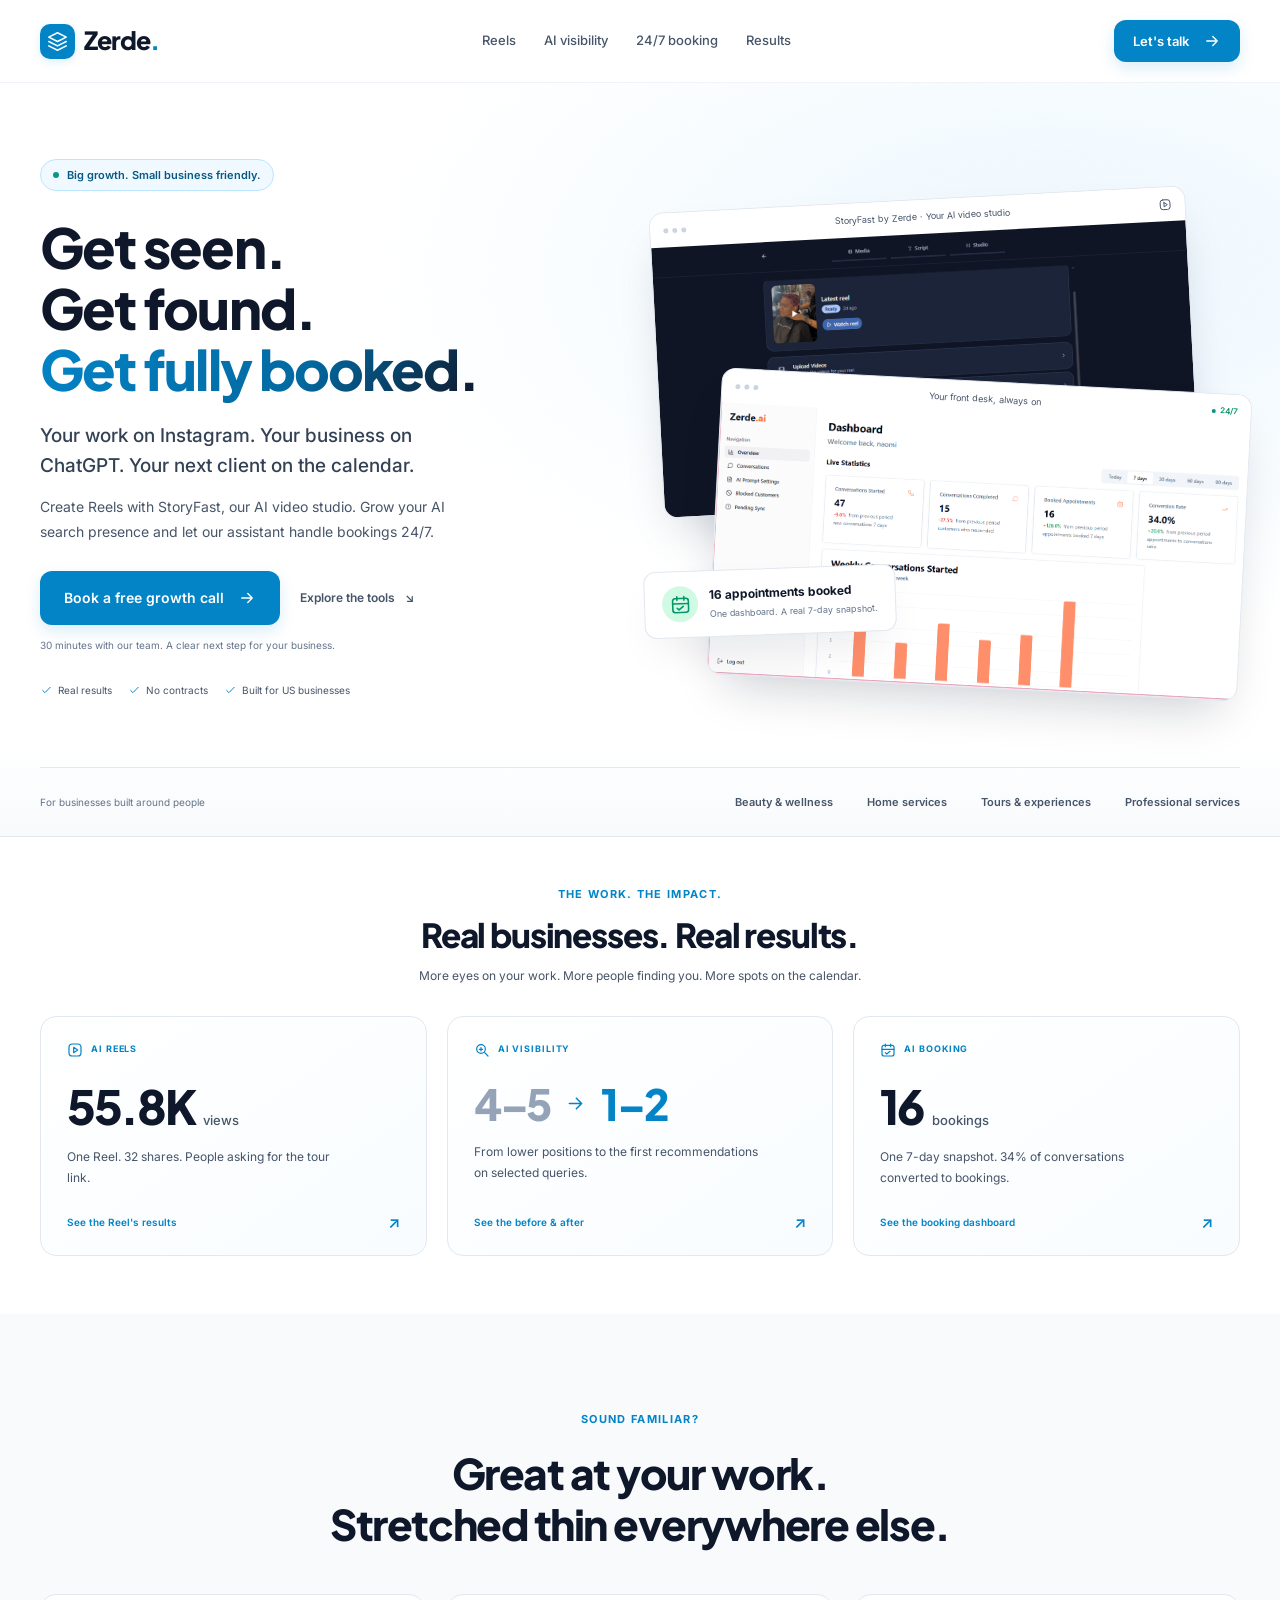
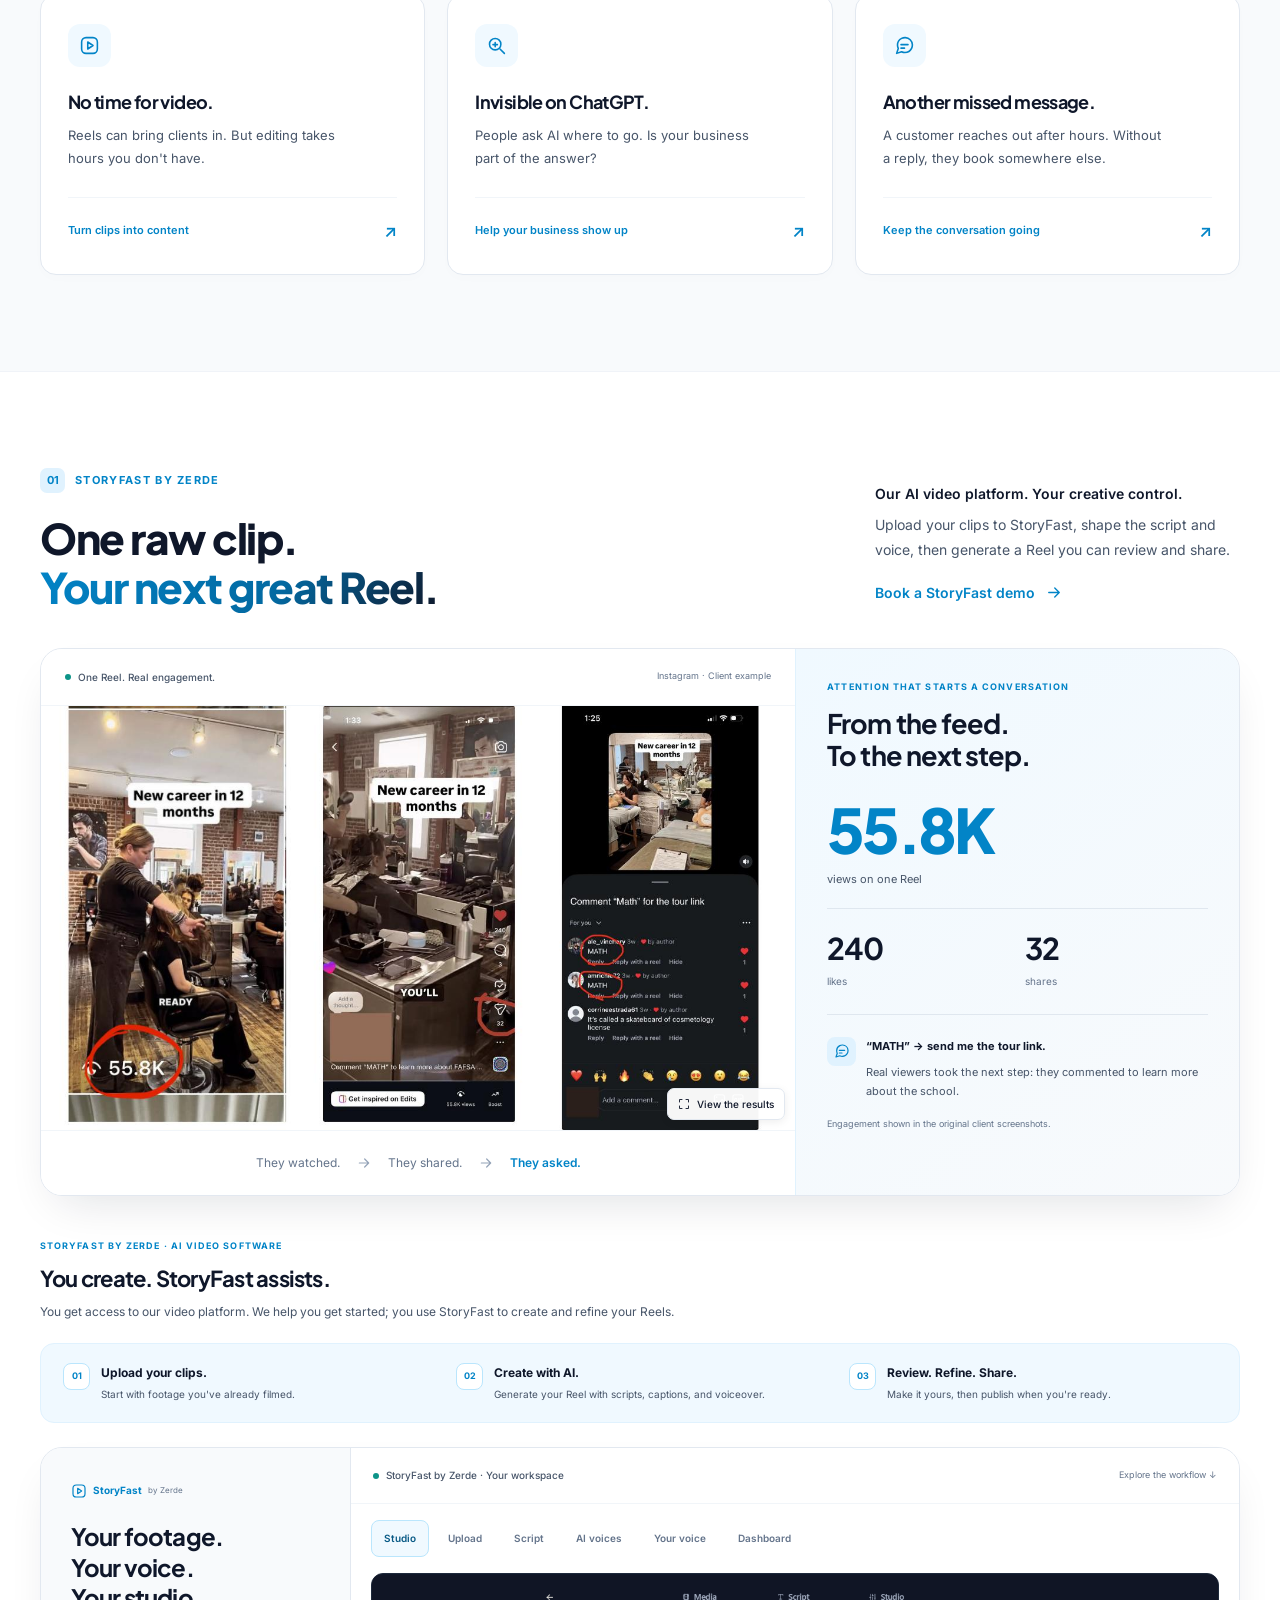
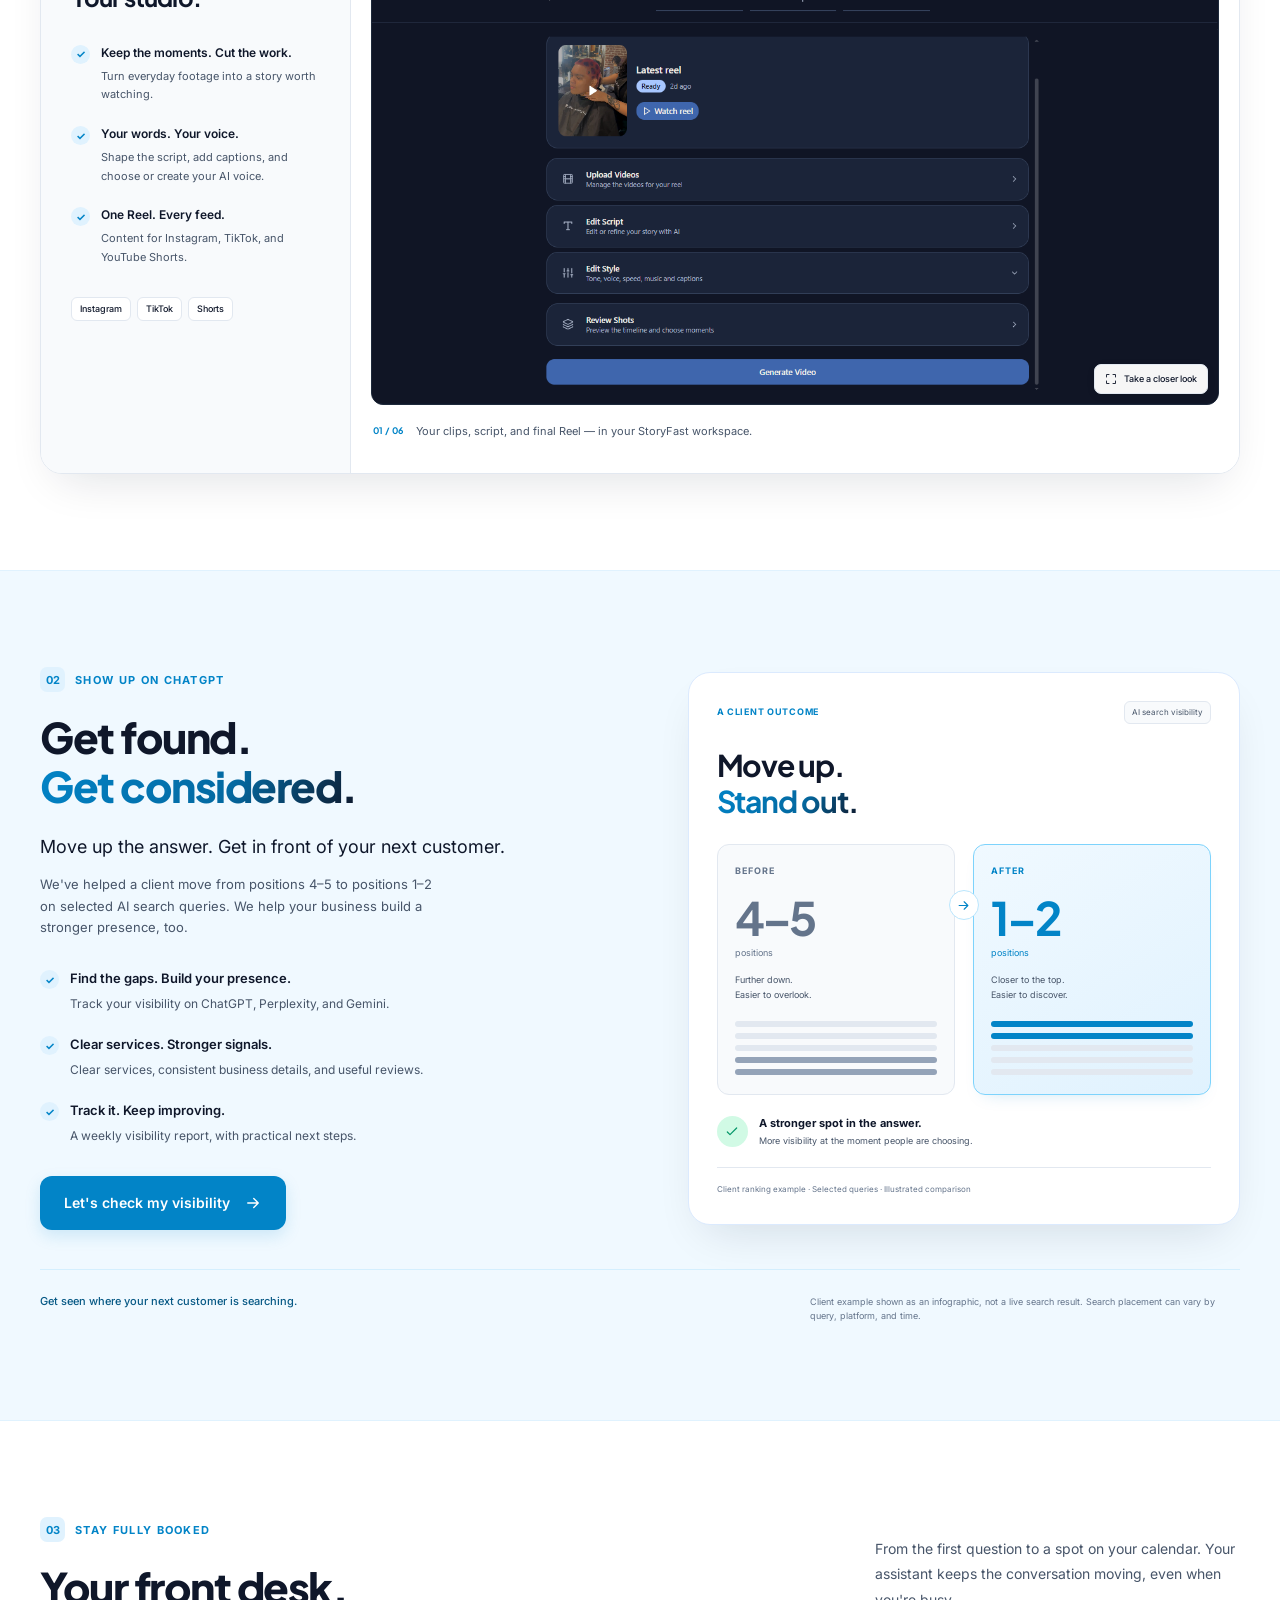
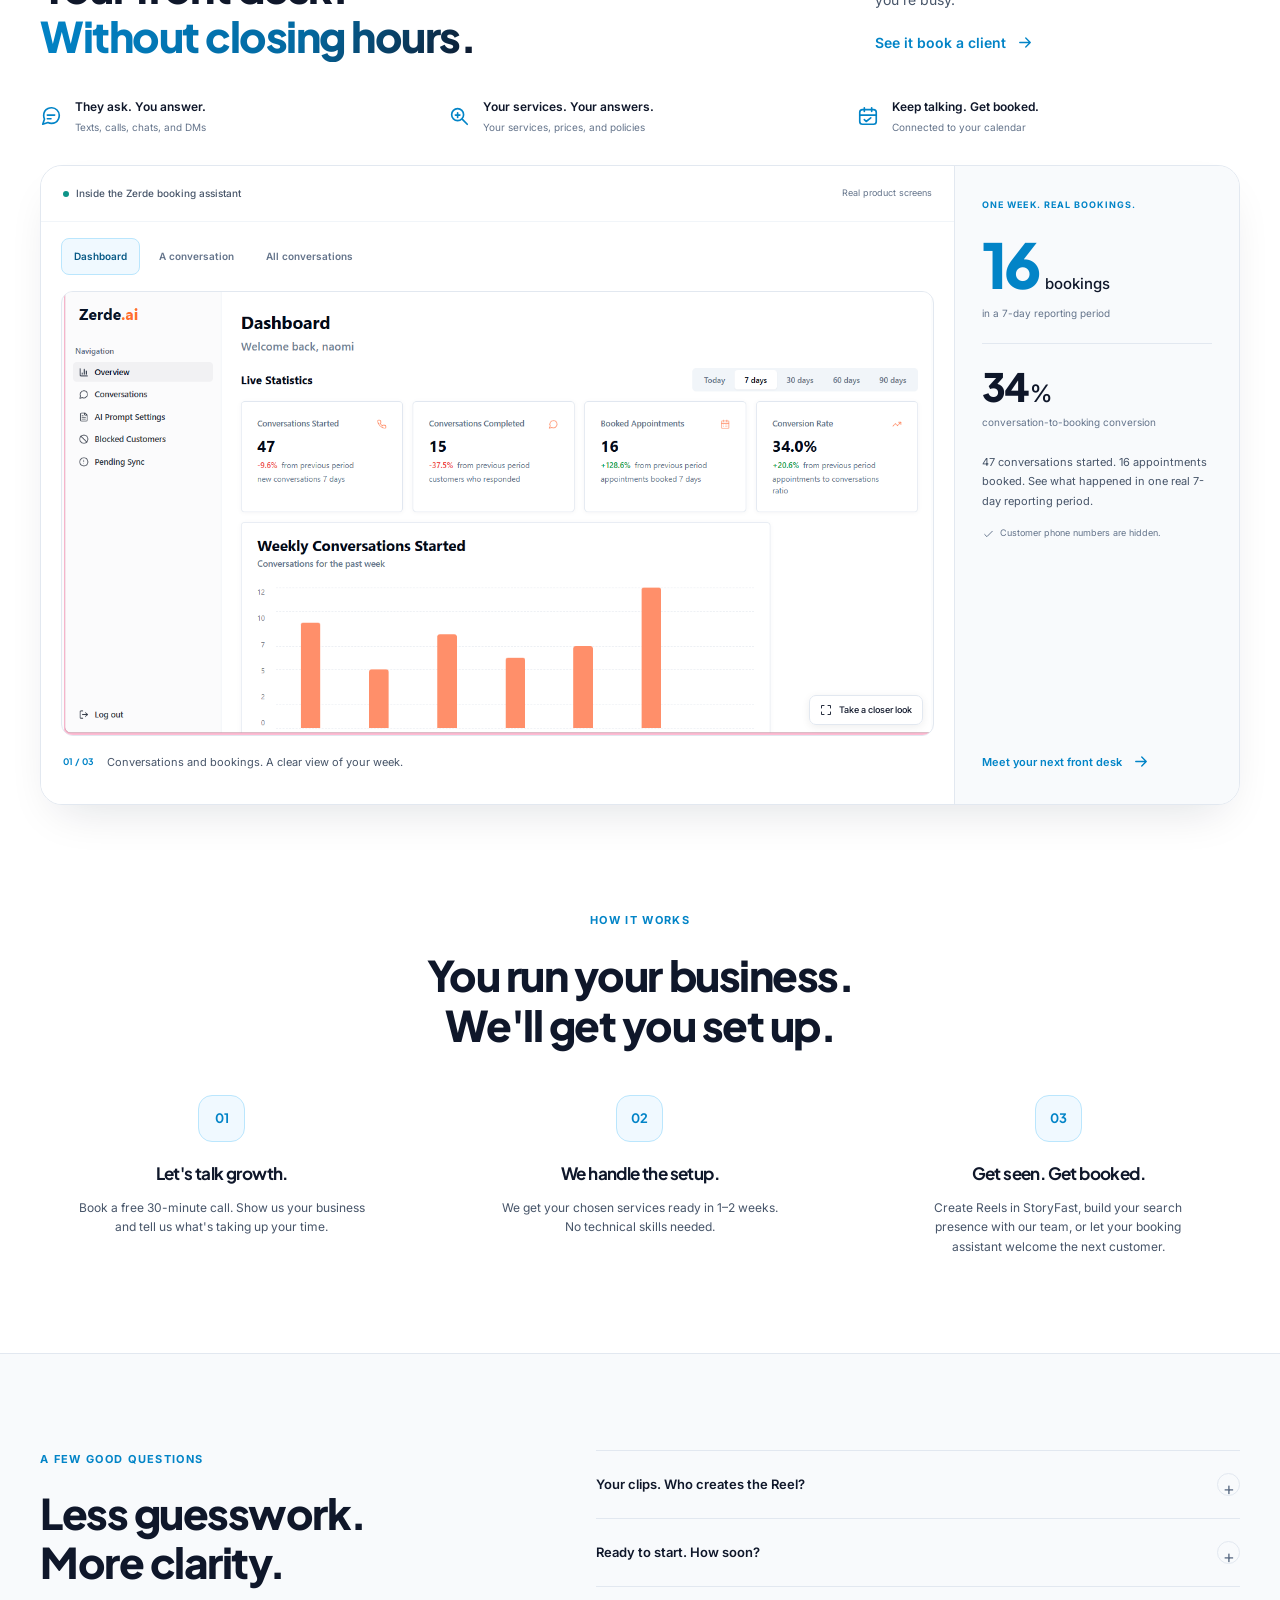
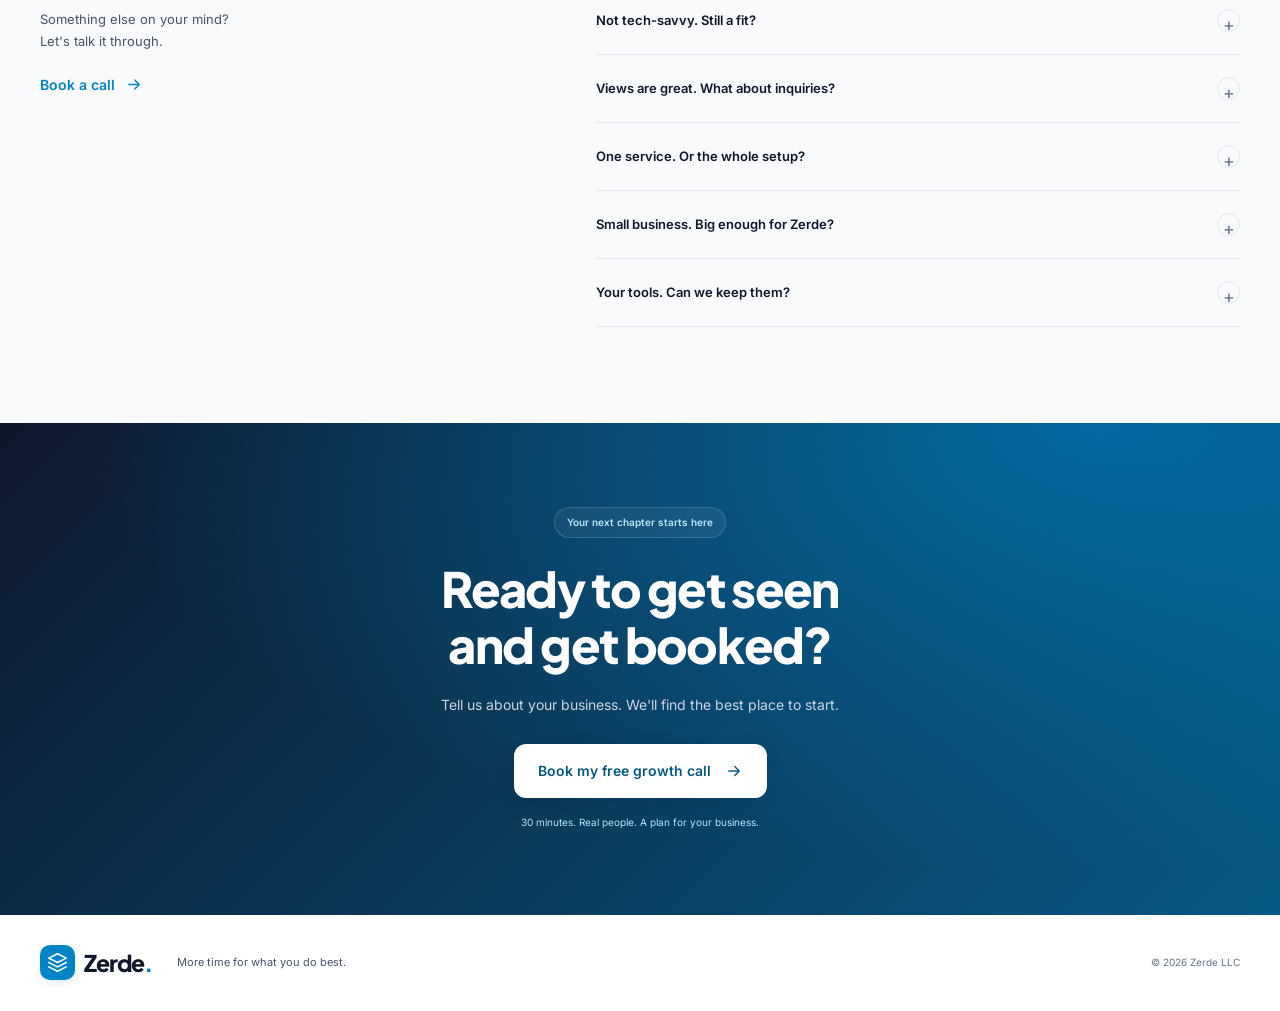
==== commit f95b5aa8: "fix: clarify StoryFast as Zerde's AI video platform" ====
--- a/index.html
+++ b/index.html
@@ -7,7 +7,7 @@
     <title>Zerde — Get Seen. Get Found. Get Booked.</title>
     <meta
       name="description"
-      content="Reels, AI search visibility, and a 24/7 booking assistant for US small and medium businesses. See real Reels engagement, search visibility improvements, and appointment bookings. Book a 30-minute call."
+      content="Create Reels with StoryFast, Zerde's AI video platform. Grow your AI search visibility and automate bookings with Zerde. Built for US small and medium businesses."
     />
     <meta property="og:type" content="website" />
     <meta
@@ -130,8 +130,8 @@
               on the calendar.
             </p>
             <p class="hero-description">
-              We make your Reels, help you get recommended, and handle bookings
-              24/7. You get back to what you do best.
+              Create Reels with StoryFast, our AI video studio. Grow your AI
+              search presence and let our assistant handle bookings 24/7.
             </p>
             <div class="hero-actions">
               <a
@@ -166,7 +166,7 @@
             <a class="hero-window hero-window-video" href="#video-studio"
               ><div class="window-bar">
                 <span class="window-dots"><i></i><i></i><i></i></span
-                ><span>Your content, ready to go</span
+                ><span>StoryFast by Zerde · Your AI video studio</span
                 ><svg class="icon"><use href="#i-video" /></svg>
               </div>
               <img
@@ -329,8 +329,7 @@
           <div class="product-heading">
             <div>
               <span class="eyebrow"
-                ><span class="section-number">01</span> Get sales on
-                Instagram</span
+                ><span class="section-number">01</span> StoryFast by Zerde</span
               >
               <h2>
                 One raw clip.<br /><span class="gradient-text"
@@ -340,15 +339,17 @@
             </div>
             <div class="product-intro">
               <p>
-                Send us your footage. Get a ready-to-post Reel without spending
-                your evening in an editing app.
+                <strong>Our AI video platform. Your creative control.</strong>
+                Upload your clips to StoryFast, shape the script and voice, then
+                generate a Reel you can review and share.
               </p>
               <a
                 class="text-link"
                 href="https://calendly.com/zerde_ai/30min"
                 target="_blank"
                 rel="noopener noreferrer"
-                >Make my Reel <svg class="icon"><use href="#i-arrow" /></svg
+                >Book a StoryFast demo
+                <svg class="icon"><use href="#i-arrow" /></svg
               ></a>
             </div>
           </div>
@@ -419,20 +420,46 @@
             </div>
           </article>
           <div class="walkthrough-heading">
-            <span class="eyebrow">Behind the result</span>
-            <h3>Film it. Shape it. Share it.</h3>
+            <span class="eyebrow">StoryFast by Zerde · AI video software</span>
+            <h3>You create. StoryFast assists.</h3>
             <p>
-              Here's the studio that helps turn your footage into your next
-              Reel.
+              You get access to our video platform. We help you get started; you
+              use StoryFast to create and refine your Reels.
             </p>
           </div>
+          <ol
+            class="studio-workflow"
+            aria-label="How you create a Reel in StoryFast"
+          >
+            <li>
+              <span>01</span>
+              <div>
+                <strong>Upload your clips.</strong>
+                <p>Start with footage you've already filmed.</p>
+              </div>
+            </li>
+            <li>
+              <span>02</span>
+              <div>
+                <strong>Create with AI.</strong>
+                <p>Generate your Reel with scripts, captions, and voiceover.</p>
+              </div>
+            </li>
+            <li>
+              <span>03</span>
+              <div>
+                <strong>Review. Refine. Share.</strong>
+                <p>Make it yours, then publish when you're ready.</p>
+              </div>
+            </li>
+          </ol>
           <div class="product-workspace reels-workspace">
             <div class="product-benefits">
               <span class="product-label"
-                ><svg class="icon"><use href="#i-video" /></svg> AI Video Studio
+                ><svg class="icon"><use href="#i-video" /></svg> StoryFast
                 <span>by Zerde</span></span
               >
-              <h3>Your footage.<br />Your voice.<br />A lot less work.</h3>
+              <h3>Your footage.<br />Your voice.<br />Your studio.</h3>
               <ul class="feature-list">
                 <li>
                   <span class="feature-check">✓</span>
@@ -466,8 +493,8 @@
             <div class="gallery" data-gallery="reels">
               <div class="gallery-topline">
                 <span
-                  ><span class="status-dot"></span> Inside StoryFast, our video
-                  studio</span
+                  ><span class="status-dot"></span> StoryFast by Zerde · Your
+                  workspace</span
                 ><span>Explore the workflow ↓</span>
               </div>
               <div
@@ -554,7 +581,10 @@
                 </button>
                 <div class="gallery-caption" aria-live="polite">
                   <span class="caption-number">01 / 06</span>
-                  <p>Everything for your next Reel, in one studio.</p>
+                  <p>
+                    Your clips, script, and final Reel — in your StoryFast
+                    workspace.
+                  </p>
                 </div>
               </div>
             </div>
@@ -855,8 +885,8 @@
               <span class="step-number">03</span>
               <h3>Get seen. Get booked.</h3>
               <p>
-                Reels for your feed, a stronger search presence, or an assistant
-                ready for your next customer.
+                Create Reels in StoryFast, build your search presence with our
+                team, or let your booking assistant welcome the next customer.
               </p>
             </article>
           </div>
@@ -880,6 +910,19 @@
           <div class="faq-list">
             <details>
               <summary>
+                Your clips. Who creates the Reel?<span aria-hidden="true"
+                  >+</span
+                >
+              </summary>
+              <p>
+                You create it in StoryFast, Zerde's own AI video platform.
+                Upload your footage, use AI to help with the script, edit,
+                captions, and voiceover, then review and share your Reel. We
+                provide the software and help you get started.
+              </p>
+            </details>
+            <details>
+              <summary>
                 Ready to start. How soon?<span aria-hidden="true">+</span>
               </summary>
               <p>
@@ -917,8 +960,9 @@
                 >
               </summary>
               <p>
-                Your choice. Start with Reels, AI visibility, or booking
-                support. Add more when you're ready.
+                Your choice. Start with StoryFast for video creation, our AI
+                visibility service, or the Zerde booking assistant. Add more
+                when you're ready.
               </p>
             </details>
             <details>
--- a/assets/landing.css
+++ b/assets/landing.css
@@ -624,6 +624,60 @@
 .walkthrough-heading > p {
   font-size: 12px;
   margin-top: 8px;
+}
+.product-intro > p > strong {
+  display: block;
+  margin-bottom: 6px;
+  color: var(--text);
+  font-weight: 600;
+}
+.studio-workflow {
+  display: grid;
+  grid-template-columns: repeat(3, minmax(0, 1fr));
+  list-style: none;
+  margin: 0 0 24px;
+  padding: 19px 22px;
+  gap: 25px;
+  background: var(--tint);
+  border: 1px solid #e0f2fe;
+  border-radius: 14px;
+}
+.studio-workflow li {
+  display: flex;
+  align-items: start;
+  gap: 11px;
+}
+.studio-workflow li > span {
+  display: grid;
+  place-items: center;
+  flex-shrink: 0;
+  width: 27px;
+  height: 27px;
+  border: 1px solid #bae6fd;
+  border-radius: 8px;
+  background: #fff;
+  color: var(--primary);
+  font-size: 9px;
+  font-weight: 700;
+}
+.studio-workflow strong {
+  display: block;
+  font-size: 12px;
+  margin-bottom: 4px;
+}
+.studio-workflow p {
+  font-size: 10px;
+  line-height: 1.7;
+}
+@media (max-width: 620px) {
+  .studio-workflow {
+    grid-template-columns: 1fr;
+    padding: 19px;
+    gap: 17px;
+  }
+  .studio-workflow strong {
+    font-size: 11px;
+  }
 }
 .visibility-case {
   margin: 0;
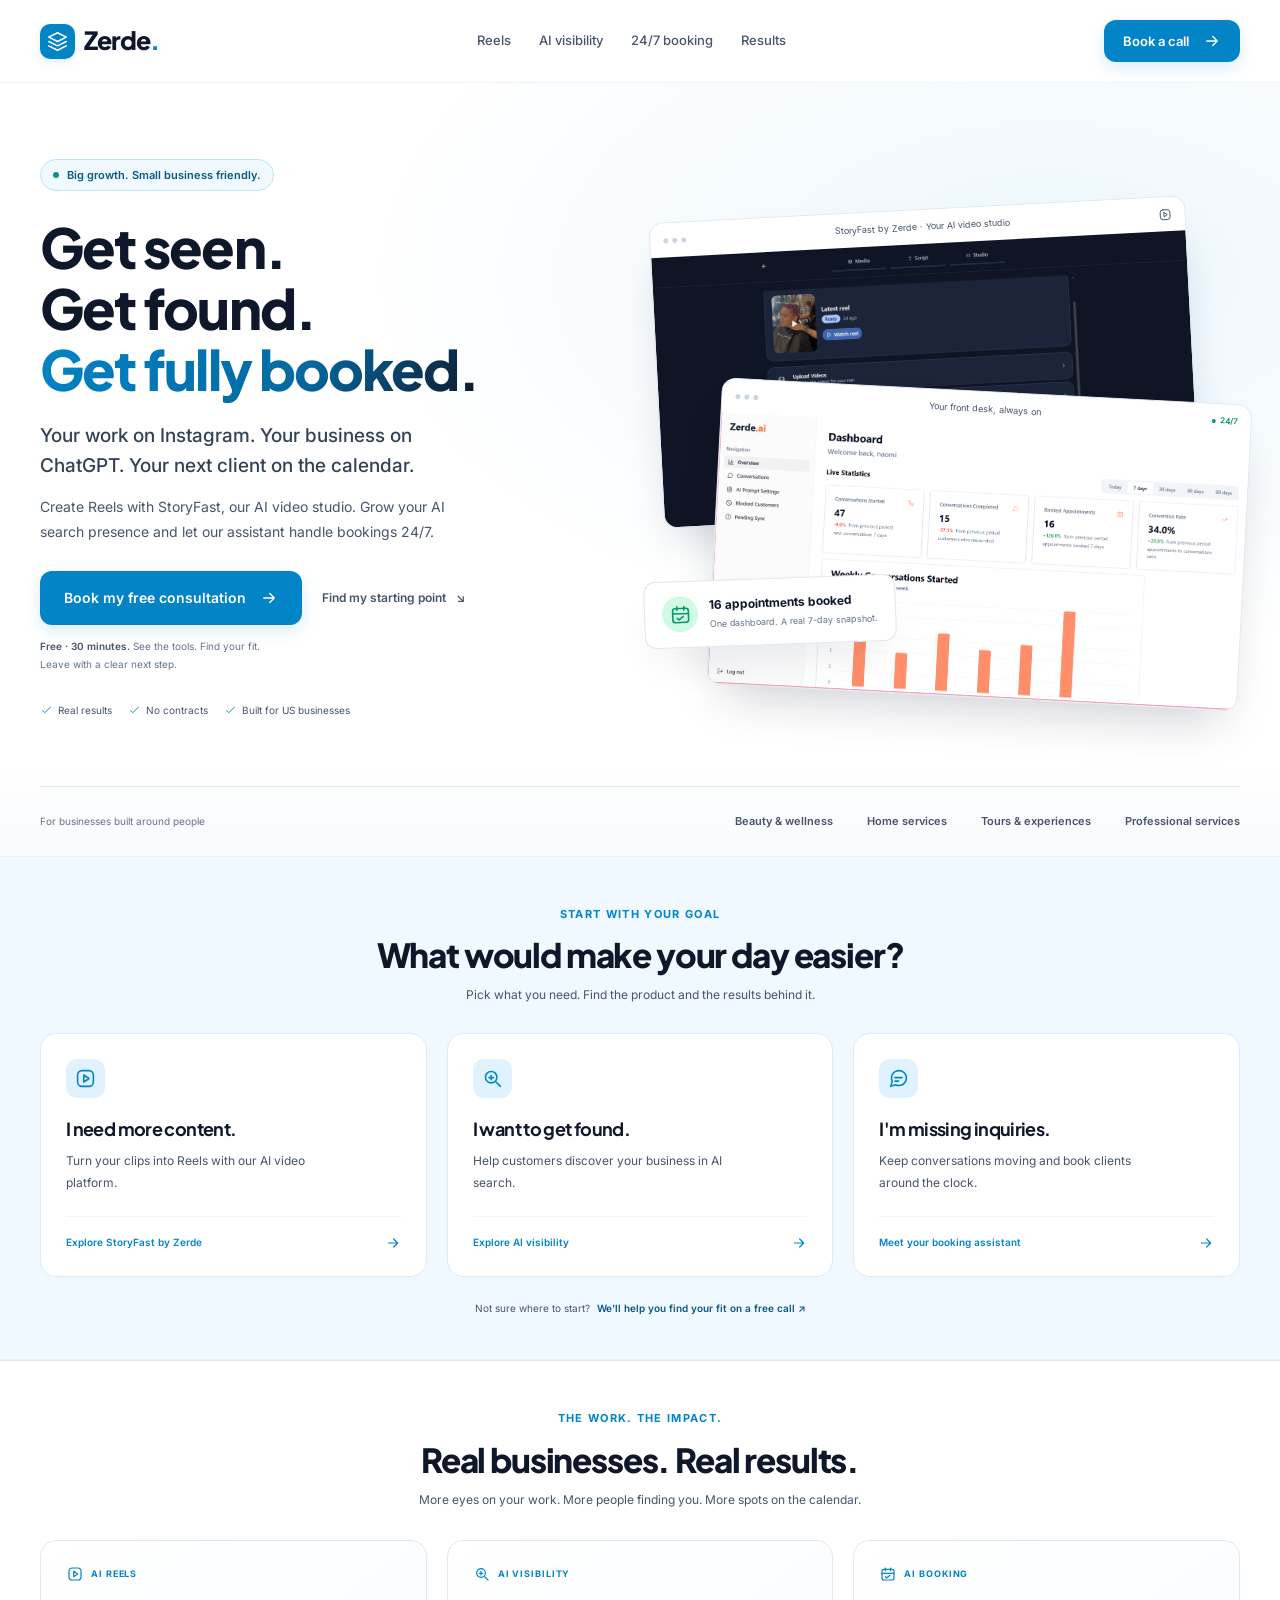
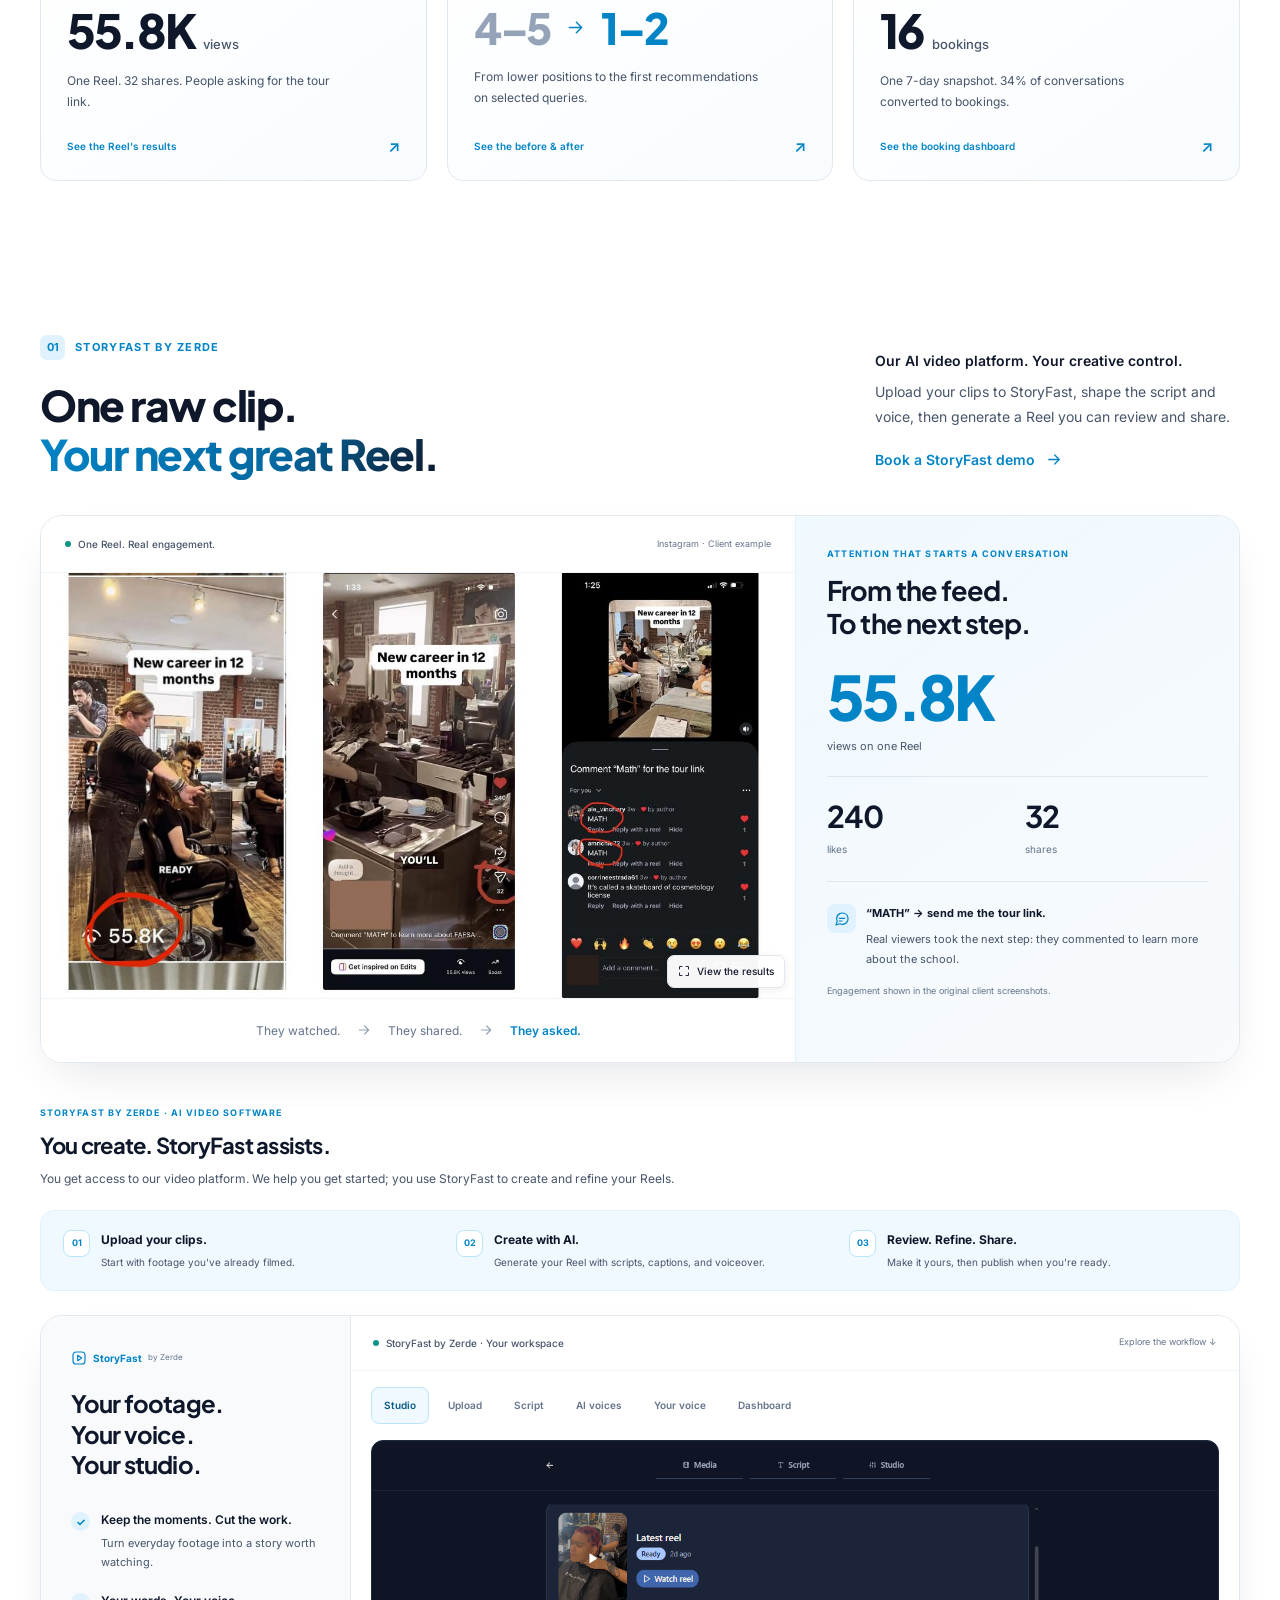
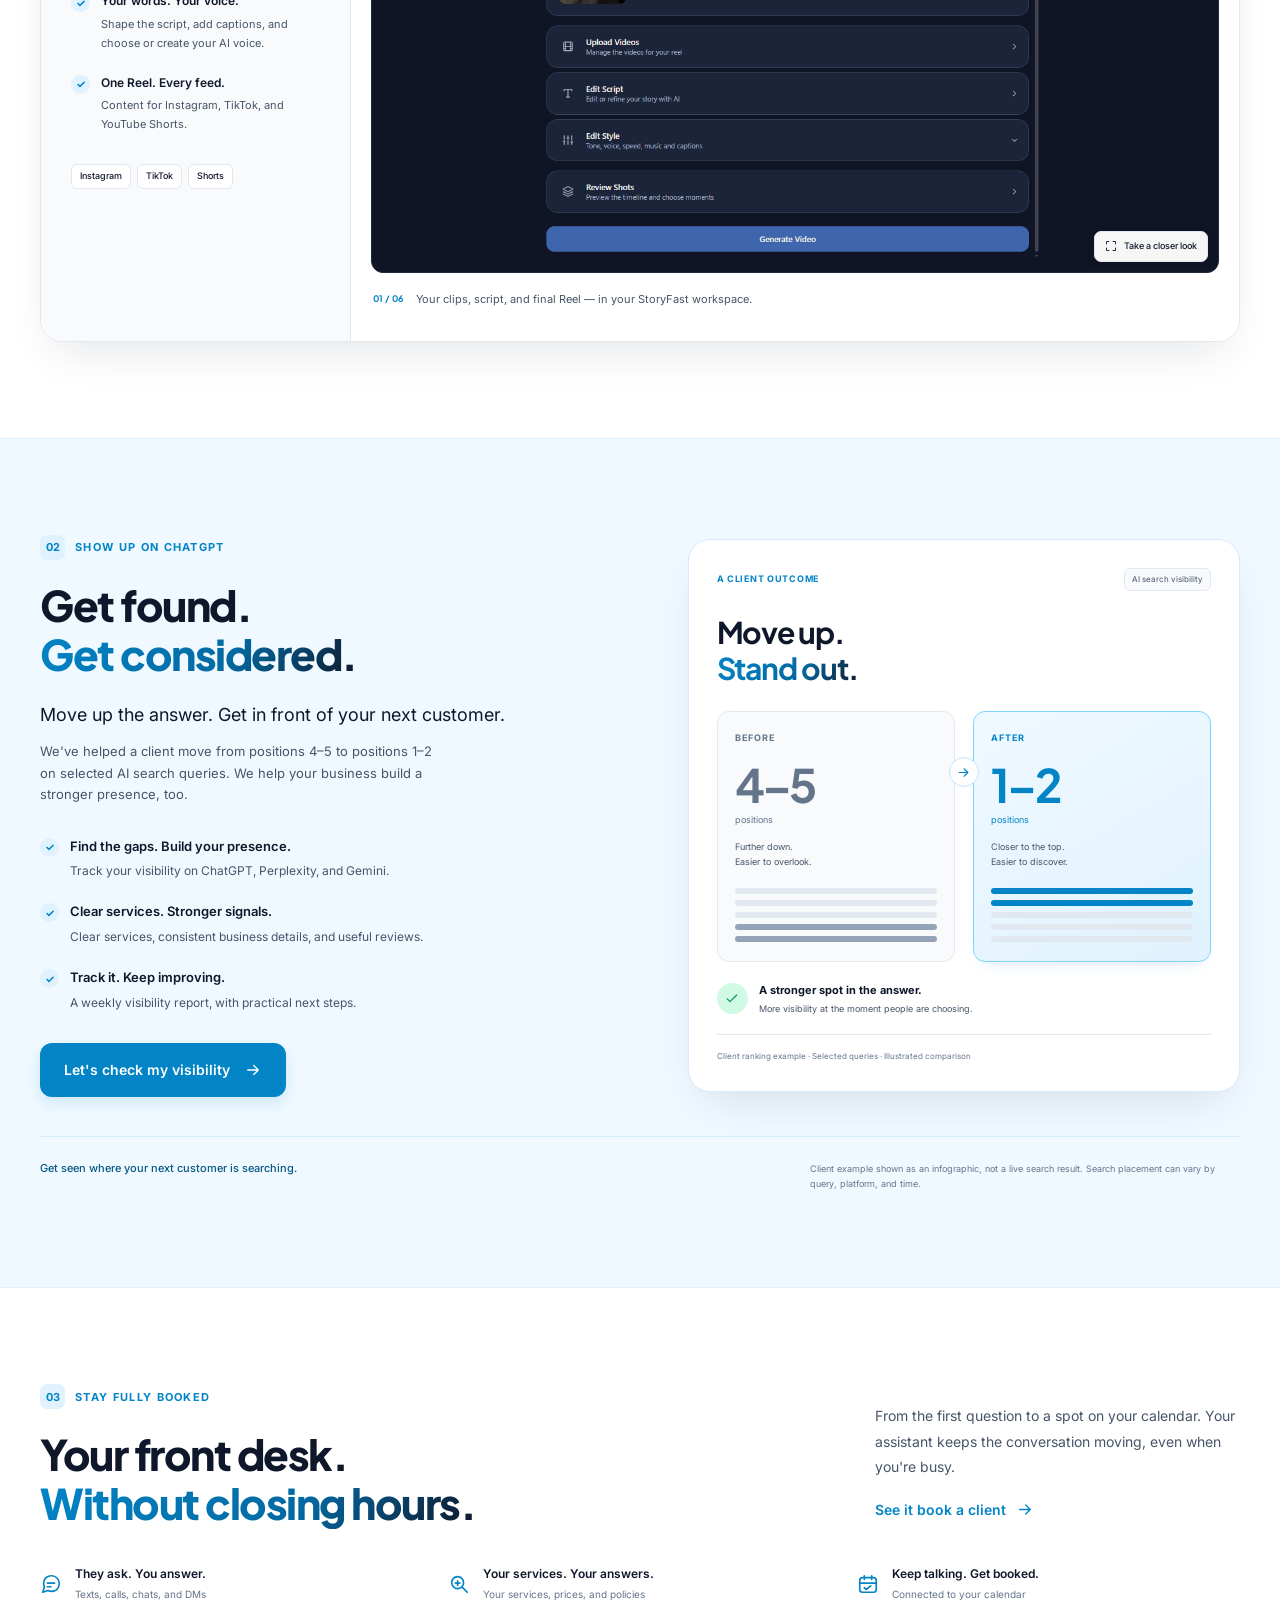
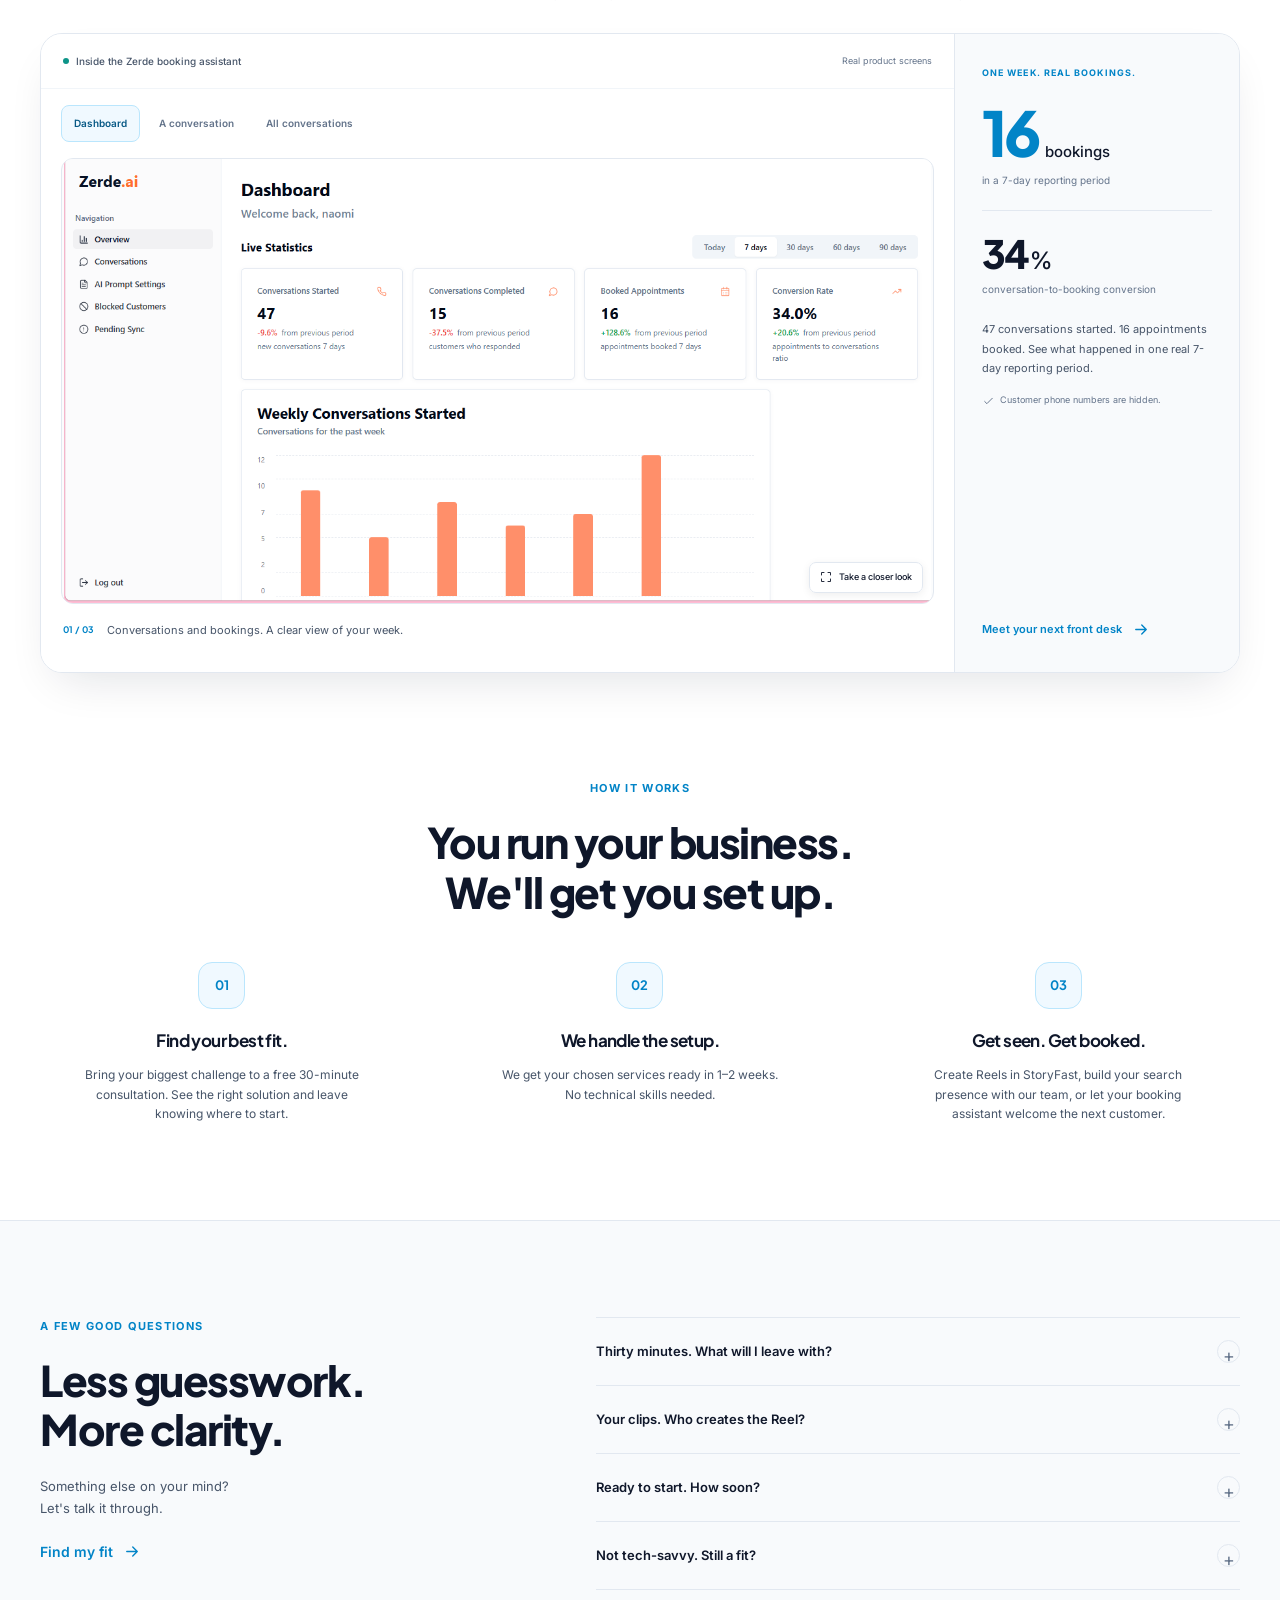
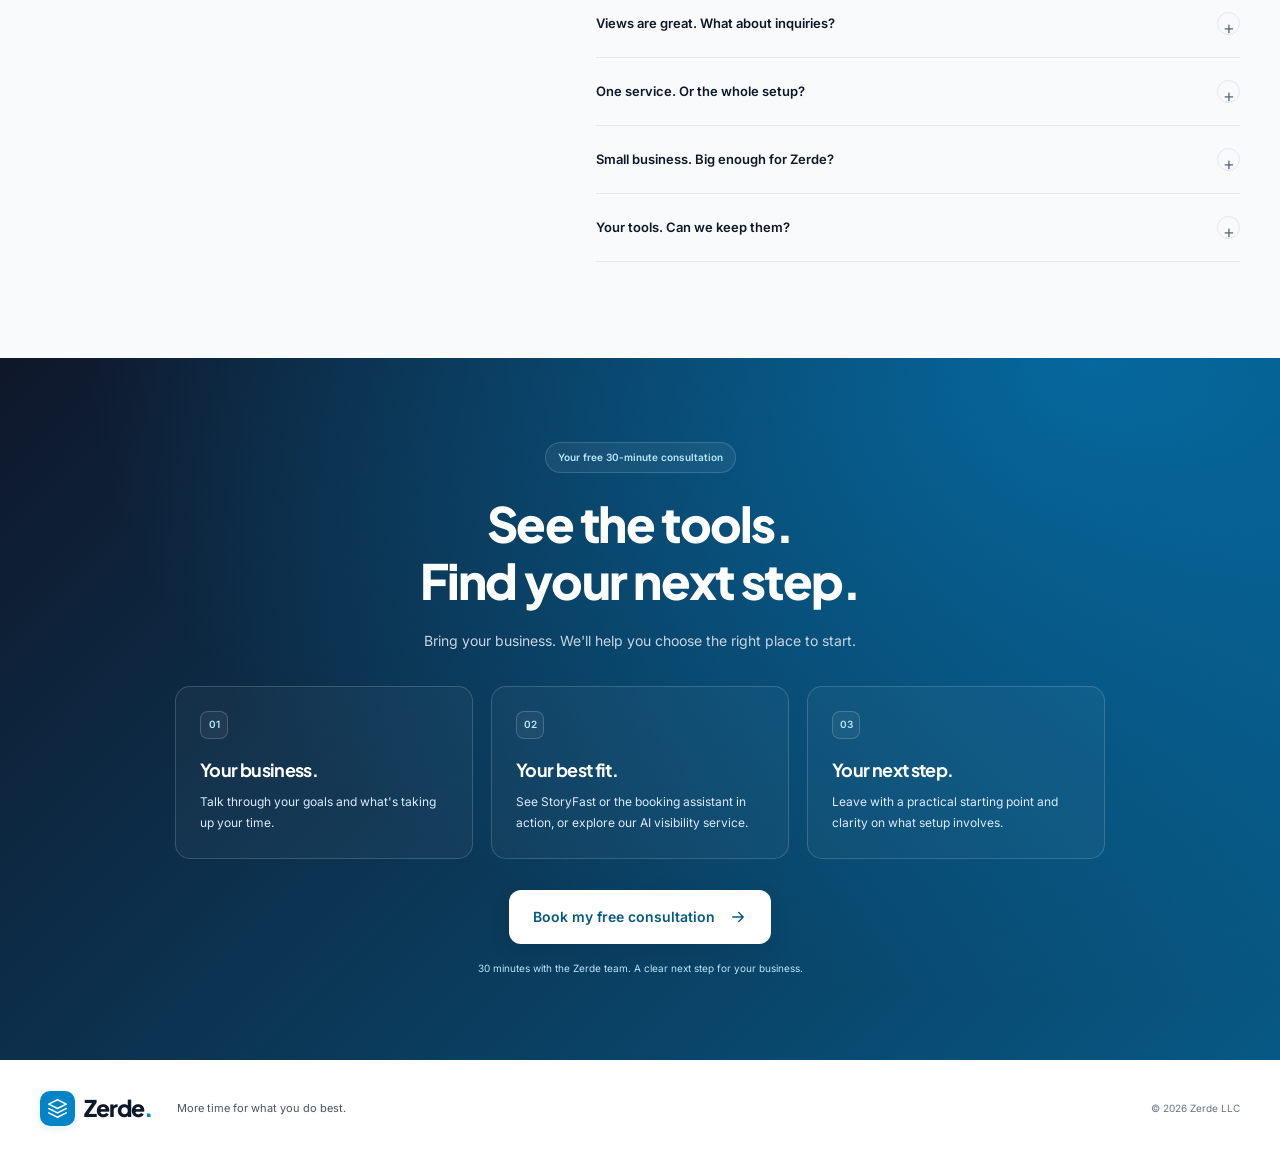
==== commit f75ec30f: "feat: clarify consultations and guide visitors by business need" ====
--- a/index.html
+++ b/index.html
@@ -87,7 +87,7 @@
             href="https://calendly.com/zerde_ai/30min"
             target="_blank"
             rel="noopener noreferrer"
-            >Let's talk <svg class="icon"><use href="#i-arrow" /></svg
+            >Book a call <svg class="icon"><use href="#i-arrow" /></svg
           ></a>
           <button
             class="menu-toggle"
@@ -139,14 +139,15 @@
                 href="https://calendly.com/zerde_ai/30min"
                 target="_blank"
                 rel="noopener noreferrer"
-                >Book a free growth call
+                >Book my free consultation
                 <svg class="icon"><use href="#i-arrow" /></svg></a
-              ><a class="text-link" href="#video-studio"
-                >Explore the tools <span aria-hidden="true">↘</span></a
+              ><a class="text-link" href="#solutions"
+                >Find my starting point <span aria-hidden="true">↘</span></a
               >
             </div>
             <p class="cta-note">
-              30 minutes with our team. A clear next step for your business.
+              <strong>Free · 30 minutes.</strong> See the tools. Find your
+              fit.<br />Leave with a clear next step.
             </p>
             <div class="hero-terms">
               <span
@@ -208,6 +209,72 @@
             <span>Beauty & wellness</span><span>Home services</span
             ><span>Tours & experiences</span><span>Professional services</span>
           </div>
+        </div>
+      </section>
+
+      <section
+        class="goal-section"
+        id="solutions"
+        aria-labelledby="goal-heading"
+      >
+        <div class="container">
+          <div class="goal-heading">
+            <span class="eyebrow">Start with your goal</span>
+            <h2 id="goal-heading">
+              What would make<br class="mobile-break" />
+              your day easier?
+            </h2>
+            <p>
+              Pick what you need. Find the product and the results behind it.
+            </p>
+          </div>
+          <div class="goal-grid">
+            <a class="goal-card" href="#video-studio"
+              ><span class="goal-icon"
+                ><svg class="icon" aria-hidden="true">
+                  <use href="#i-video" /></svg
+              ></span>
+              <h3>I need more content.</h3>
+              <p>Turn your clips into Reels with our AI video platform.</p>
+              <span class="goal-destination"
+                ><span>Explore StoryFast by Zerde</span
+                ><svg class="icon" aria-hidden="true">
+                  <use href="#i-arrow" /></svg></span
+            ></a>
+            <a class="goal-card" href="#ai-visibility"
+              ><span class="goal-icon"
+                ><svg class="icon" aria-hidden="true">
+                  <use href="#i-search" /></svg
+              ></span>
+              <h3>I want to get found.</h3>
+              <p>Help customers discover your business in AI search.</p>
+              <span class="goal-destination"
+                ><span>Explore AI visibility</span
+                ><svg class="icon" aria-hidden="true">
+                  <use href="#i-arrow" /></svg></span
+            ></a>
+            <a class="goal-card" href="#ai-assistant"
+              ><span class="goal-icon"
+                ><svg class="icon" aria-hidden="true">
+                  <use href="#i-chat" /></svg
+              ></span>
+              <h3>I'm missing inquiries.</h3>
+              <p>
+                Keep conversations moving and book clients around the clock.
+              </p>
+              <span class="goal-destination"
+                ><span>Meet your booking assistant</span
+                ><svg class="icon" aria-hidden="true">
+                  <use href="#i-arrow" /></svg></span
+            ></a>
+          </div>
+          <p class="goal-help">
+            Not sure where to start?
+            <a href="#consultation"
+              >We'll help you find your fit on a free call
+              <span aria-hidden="true">↗</span></a
+            >
+          </p>
         </div>
       </section>
 
@@ -269,57 +336,6 @@
                 <span aria-hidden="true">↗</span></span
               ></a
             >
-          </div>
-        </div>
-      </section>
-
-      <section class="section problems" id="solutions">
-        <div class="container">
-          <div class="section-heading centered">
-            <span class="eyebrow">Sound familiar?</span>
-            <h2>Great at your work.<br />Stretched thin everywhere else.</h2>
-          </div>
-          <div class="problem-grid">
-            <article class="problem-card">
-              <span class="icon-tile"
-                ><svg class="icon"><use href="#i-video" /></svg
-              ></span>
-              <h3>No time for video.</h3>
-              <p>
-                Reels can bring clients in. But editing takes hours you don't
-                have.
-              </p>
-              <a href="#video-studio"
-                >Turn clips into content <span aria-hidden="true">↗</span></a
-              >
-            </article>
-            <article class="problem-card">
-              <span class="icon-tile"
-                ><svg class="icon"><use href="#i-search" /></svg
-              ></span>
-              <h3>Invisible on ChatGPT.</h3>
-              <p>
-                People ask AI where to go. Is your business part of the answer?
-              </p>
-              <a href="#ai-visibility"
-                >Help your business show up
-                <span aria-hidden="true">↗</span></a
-              >
-            </article>
-            <article class="problem-card">
-              <span class="icon-tile"
-                ><svg class="icon"><use href="#i-chat" /></svg
-              ></span>
-              <h3>Another missed message.</h3>
-              <p>
-                A customer reaches out after hours. Without a reply, they book
-                somewhere else.
-              </p>
-              <a href="#ai-assistant"
-                >Keep the conversation going
-                <span aria-hidden="true">↗</span></a
-              >
-            </article>
           </div>
         </div>
       </section>
@@ -867,10 +883,10 @@
           <div class="steps-grid">
             <article>
               <span class="step-number">01</span>
-              <h3>Let's talk growth.</h3>
-              <p>
-                Book a free 30-minute call. Show us your business and tell us
-                what's taking up your time.
+              <h3>Find your best fit.</h3>
+              <p>
+                Bring your biggest challenge to a free 30-minute consultation.
+                See the right solution and leave knowing where to start.
               </p>
             </article>
             <article>
@@ -904,10 +920,24 @@
               href="https://calendly.com/zerde_ai/30min"
               target="_blank"
               rel="noopener noreferrer"
-              >Book a call <svg class="icon"><use href="#i-arrow" /></svg
+              >Find my fit <svg class="icon"><use href="#i-arrow" /></svg
             ></a>
           </div>
           <div class="faq-list">
+            <details>
+              <summary>
+                Thirty minutes. What will I leave with?<span aria-hidden="true"
+                  >+</span
+                >
+              </summary>
+              <p>
+                We'll discuss your business and the task you'd like to improve,
+                show you the relevant product or walk through our AI visibility
+                service, then agree on a practical next step. You'll know what
+                fits, what getting started involves, and what you would do day
+                to day.
+              </p>
+            </details>
             <details>
               <summary>
                 Your clips. Who creates the Reel?<span aria-hidden="true"
@@ -991,22 +1021,56 @@
         </div>
       </section>
 
-      <section class="final-cta">
+      <section
+        class="final-cta"
+        id="consultation"
+        aria-labelledby="consultation-heading"
+      >
         <div class="container">
-          <span class="badge">Your next chapter starts here</span>
-          <h2>Ready to get seen<br />and get booked?</h2>
+          <span class="badge">Your free 30-minute consultation</span>
+          <h2 id="consultation-heading">
+            See the tools.<br />Find your next step.
+          </h2>
           <p>
-            Tell us about your business. We'll find the best place to start.
+            Bring your business. We'll help you choose the right place to start.
           </p>
+          <ol
+            class="consultation-agenda"
+            aria-label="What happens during your consultation"
+          >
+            <li>
+              <span class="agenda-number">01</span>
+              <h3>Your business.</h3>
+              <p>Talk through your goals and what's taking up your time.</p>
+            </li>
+            <li>
+              <span class="agenda-number">02</span>
+              <h3>Your best fit.</h3>
+              <p>
+                See StoryFast or the booking assistant in action, or explore our
+                AI visibility service.
+              </p>
+            </li>
+            <li>
+              <span class="agenda-number">03</span>
+              <h3>Your next step.</h3>
+              <p>
+                Leave with a practical starting point and clarity on what setup
+                involves.
+              </p>
+            </li>
+          </ol>
           <a
             class="btn btn-white"
             href="https://calendly.com/zerde_ai/30min"
             target="_blank"
             rel="noopener noreferrer"
-            >Book my free growth call
-            <svg class="icon"><use href="#i-arrow" /></svg></a
-          ><span class="final-note"
-            >30 minutes. Real people. A plan for your business.</span
+            >Book my free consultation
+            <svg class="icon"><use href="#i-arrow" /></svg
+          ></a>
+          <span class="final-note"
+            >30 minutes with the Zerde team. A clear next step for your
+            business.</span
           >
         </div>
       </section>
--- a/assets/landing.css
+++ b/assets/landing.css
@@ -1185,6 +1185,261 @@
     line-height: 1.8;
   }
 }
+.goal-section {
+  padding: 48px 0 43px;
+  background: var(--tint);
+  border-top: 1px solid #e0f2fe;
+  border-bottom: 1px solid #e0f2fe;
+}
+.goal-heading {
+  text-align: center;
+  margin-bottom: 28px;
+}
+.goal-heading .eyebrow {
+  justify-content: center;
+  margin-bottom: 12px;
+}
+.goal-heading h2 {
+  font-size: clamp(27px, 2.6vw, 35px);
+}
+.goal-heading > p {
+  font-size: 12px;
+  margin-top: 12px;
+}
+.goal-grid {
+  display: grid;
+  grid-template-columns: repeat(3, minmax(0, 1fr));
+  gap: 20px;
+}
+.goal-card {
+  display: flex;
+  flex-direction: column;
+  padding: 25px;
+  border: 1px solid #dbeafe;
+  border-radius: 16px;
+  background: #fff;
+  box-shadow: 0 4px 12px #0f172a03;
+  transition:
+    transform 0.2s,
+    border-color 0.2s,
+    box-shadow 0.2s;
+}
+.goal-card:hover {
+  transform: translateY(-3px);
+  border-color: #7dd3fc;
+  box-shadow: 0 14px 27px -17px #0284c74d;
+}
+.goal-icon {
+  display: grid;
+  place-items: center;
+  width: 39px;
+  height: 39px;
+  background: #e0f2fe;
+  color: var(--primary);
+  border-radius: 11px;
+  margin-bottom: 18px;
+}
+.goal-card h3 {
+  font-size: 18px;
+  margin-bottom: 9px;
+}
+.goal-card > p {
+  font-size: 12px;
+  line-height: 1.8;
+  margin-bottom: 23px;
+  max-width: 290px;
+}
+.goal-destination {
+  display: flex;
+  justify-content: space-between;
+  align-items: center;
+  gap: 10px;
+  margin-top: auto;
+  padding-top: 17px;
+  border-top: 1px solid #f1f5f9;
+  color: var(--primary);
+  font-size: 10px;
+  font-weight: 600;
+}
+.goal-destination .icon {
+  width: 16px;
+  height: 16px;
+}
+.goal-help {
+  text-align: center;
+  font-size: 10px;
+  margin-top: 23px;
+}
+.goal-help a {
+  color: var(--primary-dark);
+  font-weight: 600;
+  margin-left: 4px;
+}
+.goal-help a:hover {
+  text-decoration: underline;
+  text-underline-offset: 3px;
+}
+.hero .cta-note {
+  max-width: 460px;
+  font-size: 10px;
+  line-height: 1.8;
+}
+.hero .cta-note strong {
+  color: var(--muted);
+  font-weight: 600;
+}
+.consultation-agenda {
+  display: grid;
+  grid-template-columns: repeat(3, minmax(0, 1fr));
+  gap: 18px;
+  list-style: none;
+  max-width: 930px;
+  margin: 34px auto 31px;
+  padding: 0;
+  text-align: left;
+}
+.consultation-agenda li {
+  padding: 24px;
+  border: 1px solid #ffffff29;
+  border-radius: 15px;
+  background: #ffffff09;
+}
+.agenda-number {
+  display: grid;
+  place-items: center;
+  width: 28px;
+  height: 28px;
+  border: 1px solid #ffffff2e;
+  border-radius: 8px;
+  background: #ffffff0c;
+  font-size: 10px;
+  font-weight: 600;
+  color: #bae6fd;
+  margin-bottom: 18px;
+}
+.consultation-agenda h3 {
+  font-size: 18px;
+  color: #fff;
+  margin-bottom: 9px;
+}
+.final-cta .consultation-agenda p {
+  font-size: 12px;
+  color: #dbeafe;
+  line-height: 1.8;
+  margin: 0;
+  max-width: unset;
+}
+@media (max-width: 850px) {
+  .goal-grid {
+    gap: 13px;
+  }
+  .goal-card {
+    padding: 22px 18px;
+  }
+  .goal-card h3 {
+    font-size: 16px;
+  }
+  .goal-card > p {
+    font-size: 11px;
+  }
+  .goal-destination {
+    font-size: 9px;
+  }
+  .consultation-agenda {
+    gap: 13px;
+  }
+  .consultation-agenda li {
+    padding: 21px 18px;
+  }
+  .final-cta .consultation-agenda p {
+    font-size: 11px;
+  }
+}
+@media (max-width: 620px) {
+  .goal-section {
+    padding: 36px 0 30px;
+  }
+  .goal-heading {
+    margin-bottom: 24px;
+  }
+  .goal-heading > p {
+    max-width: 280px;
+    margin-inline: auto;
+    font-size: 11px;
+  }
+  .goal-grid {
+    grid-template-columns: 1fr;
+    gap: 12px;
+  }
+  .goal-card {
+    display: grid;
+    grid-template-columns: 35px minmax(0, 1fr);
+    padding: 21px 18px;
+    gap: 0 13px;
+  }
+  .goal-icon {
+    width: 35px;
+    height: 35px;
+    margin: 0;
+    grid-row: 1/3;
+    border-radius: 10px;
+  }
+  .goal-icon .icon {
+    width: 19px;
+    height: 19px;
+  }
+  .goal-card h3 {
+    font-size: 16px;
+    margin: 0 0 5px;
+  }
+  .goal-card > p {
+    grid-column: 2;
+    margin: 0 0 14px;
+    font-size: 11px;
+  }
+  .goal-destination {
+    grid-column: 2;
+    font-size: 9px;
+    padding-top: 13px;
+  }
+  .goal-help {
+    max-width: 280px;
+    margin: 20px auto 0;
+    font-size: 9px;
+    line-height: 1.9;
+  }
+  .goal-help a {
+    display: block;
+    margin: 2px 0 0;
+  }
+  .hero .cta-note {
+    font-size: 9px;
+    max-width: 290px;
+  }
+  .consultation-agenda {
+    grid-template-columns: 1fr;
+    gap: 12px;
+    margin: 26px 0;
+  }
+  .consultation-agenda li {
+    display: grid;
+    grid-template-columns: 28px minmax(0, 1fr);
+    gap: 4px 12px;
+    padding: 20px;
+  }
+  .agenda-number {
+    grid-row: 1/3;
+    margin: 0;
+  }
+  .consultation-agenda h3 {
+    font-size: 16px;
+    margin: 0;
+  }
+  .final-cta .consultation-agenda p {
+    grid-column: 2;
+    font-size: 11px;
+  }
+}
 .hero-copy {
   max-width: 565px;
 }
@@ -1364,55 +1619,6 @@
   font-size: 11px;
   font-weight: 600;
   color: var(--muted);
-}
-.problems {
-  background: var(--surface);
-  border-bottom: 1px solid #e2e8f060;
-}
-.problem-grid {
-  display: grid;
-  grid-template-columns: repeat(3, 1fr);
-  gap: 22px;
-}
-.problem-card {
-  padding: 29px 27px;
-  background: #fff;
-  border: 1px solid var(--border);
-  border-radius: 16px;
-  box-shadow: 0 4px 12px #0f172a03;
-}
-.icon-tile {
-  display: grid;
-  place-items: center;
-  width: 43px;
-  height: 43px;
-  color: var(--primary);
-  background: var(--tint);
-  border-radius: 12px;
-  margin-bottom: 22px;
-}
-.problem-card h3 {
-  font-size: 18px;
-  margin-bottom: 10px;
-}
-.problem-card p {
-  font-size: 13px;
-  line-height: 1.75;
-  max-width: 280px;
-}
-.problem-card a {
-  font-size: 11px;
-  color: var(--primary);
-  font-weight: 600;
-  display: flex;
-  align-items: center;
-  justify-content: space-between;
-  margin-top: 27px;
-  padding-top: 19px;
-  border-top: 1px solid #f1f5f9;
-}
-.problem-card a span {
-  font-size: 17px;
 }
 .product-heading {
   display: flex;
@@ -2143,18 +2349,6 @@
   .section {
     padding: 72px 0;
   }
-  .problem-card {
-    padding: 23px 20px;
-  }
-  .problem-card h3 {
-    font-size: 16px;
-  }
-  .problem-card p {
-    font-size: 12px;
-  }
-  .problem-card a {
-    font-size: 10px;
-  }
   .product-heading {
     gap: 30px;
   }
@@ -2436,37 +2630,6 @@
   .section-heading {
     margin-bottom: 30px;
   }
-  .problem-grid {
-    grid-template-columns: 1fr;
-    gap: 13px;
-  }
-  .problem-card {
-    padding: 23px;
-    display: grid;
-    grid-template-columns: 40px 1fr;
-    gap: 0 16px;
-  }
-  .icon-tile {
-    width: 40px;
-    height: 40px;
-    margin: 0;
-    grid-row: 1/3;
-  }
-  .problem-card h3 {
-    font-size: 16px;
-    margin-bottom: 6px;
-  }
-  .problem-card p {
-    font-size: 12px;
-    max-width: unset;
-    grid-column: 2;
-  }
-  .problem-card a {
-    grid-column: 2;
-    margin-top: 15px;
-    padding-top: 13px;
-    font-size: 10px;
-  }
   .product-heading {
     flex-direction: column;
     align-items: start;
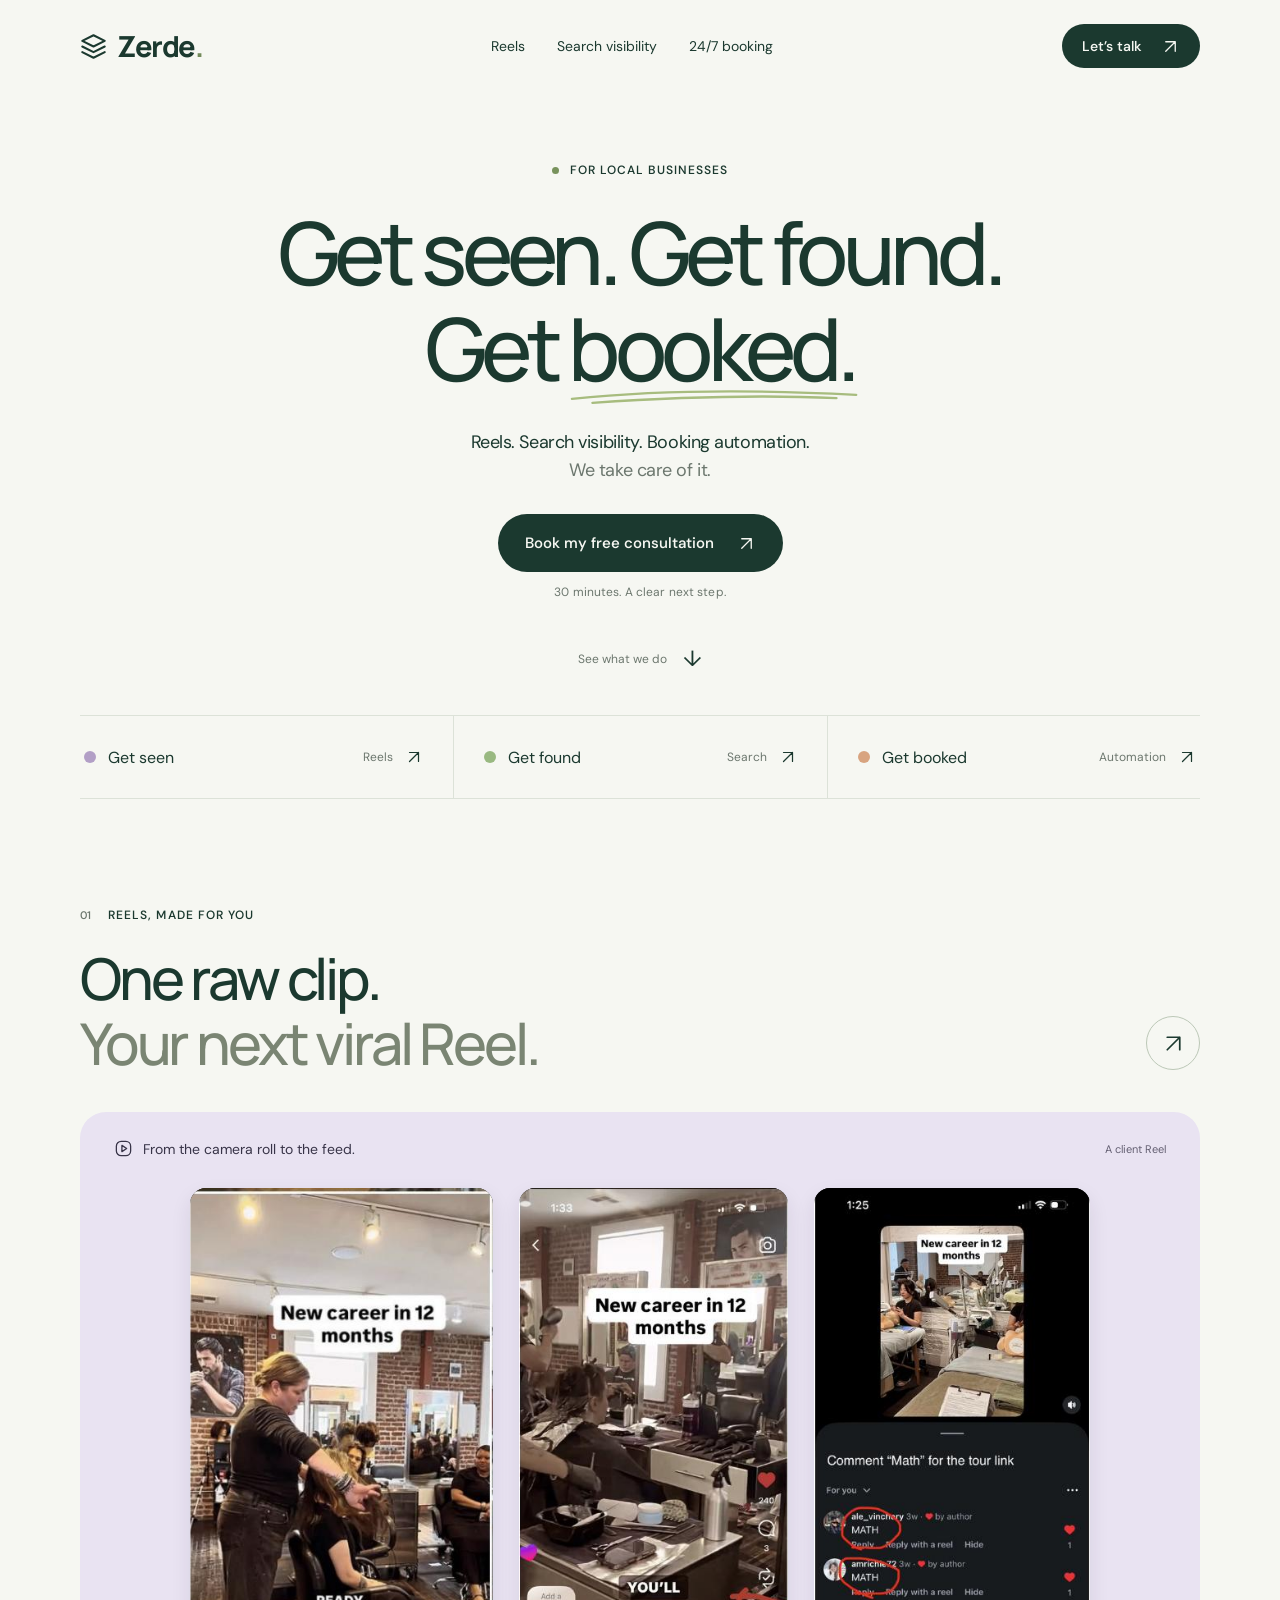
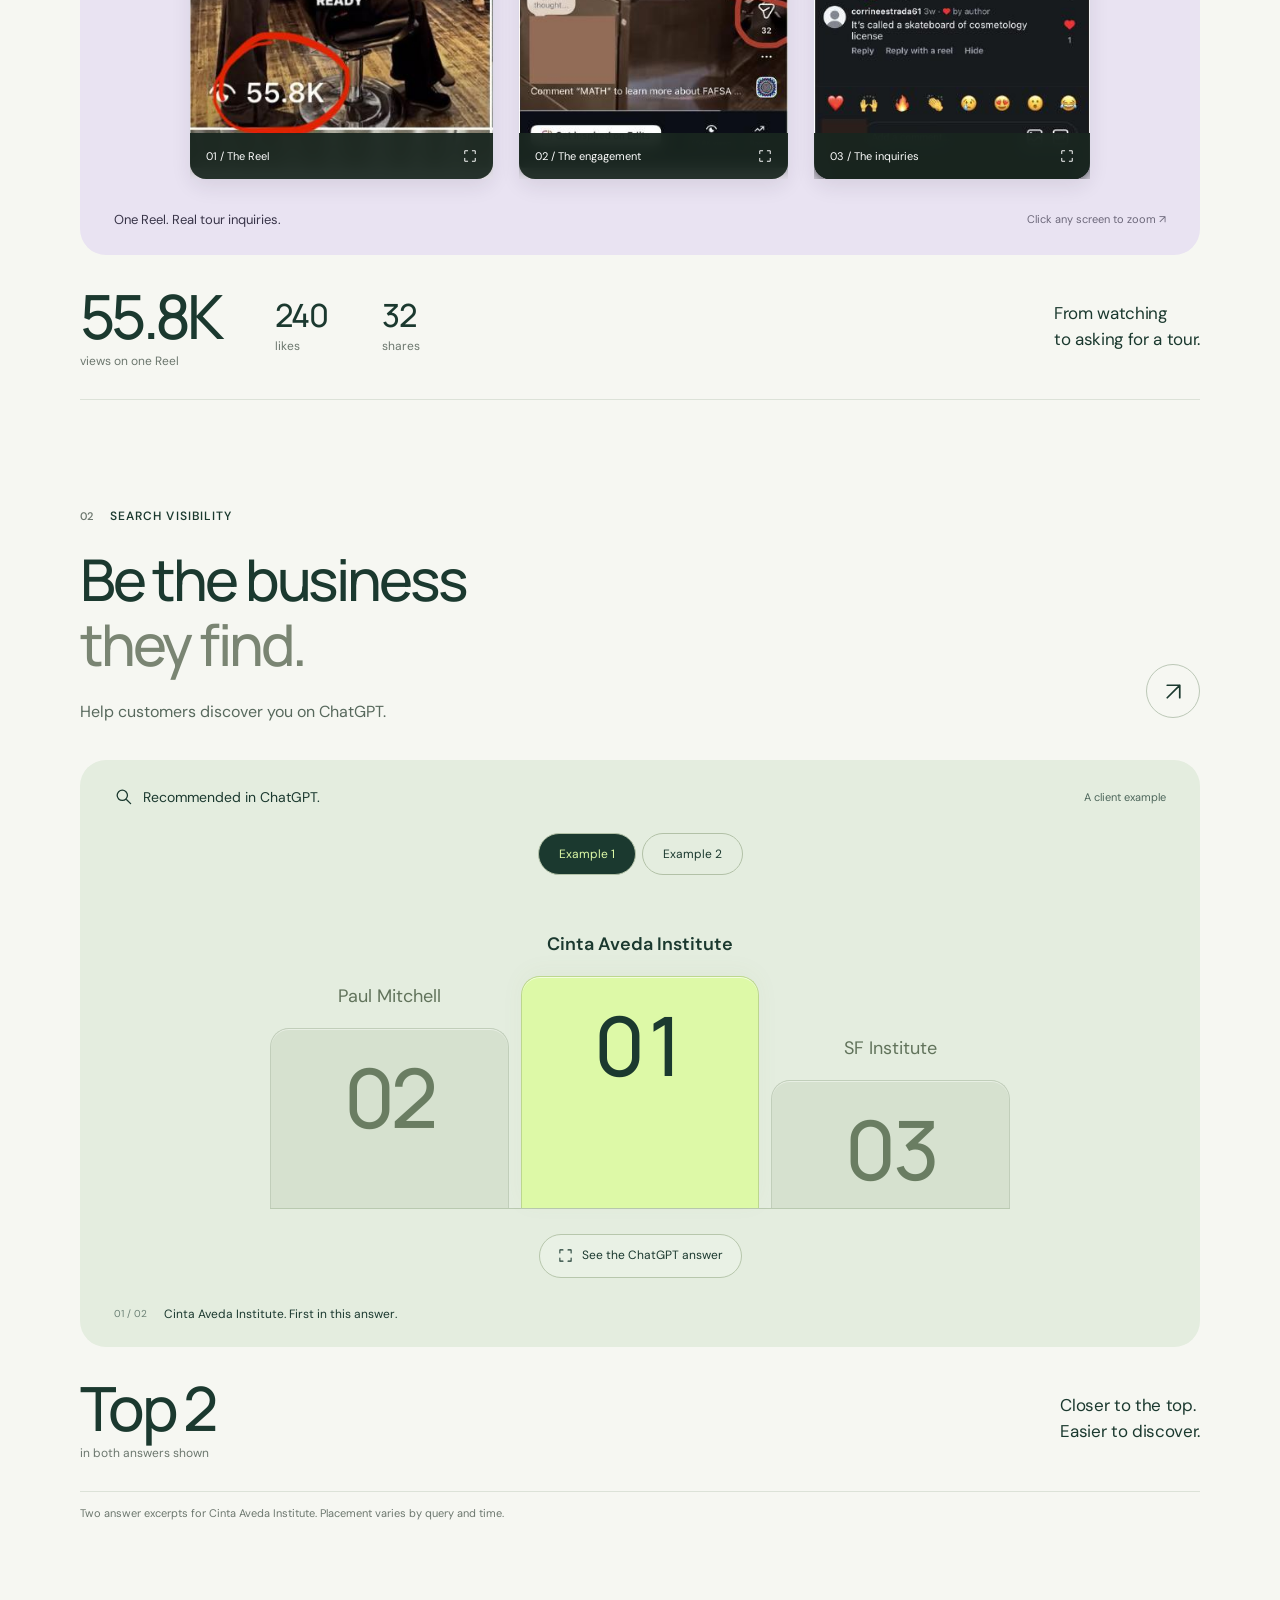
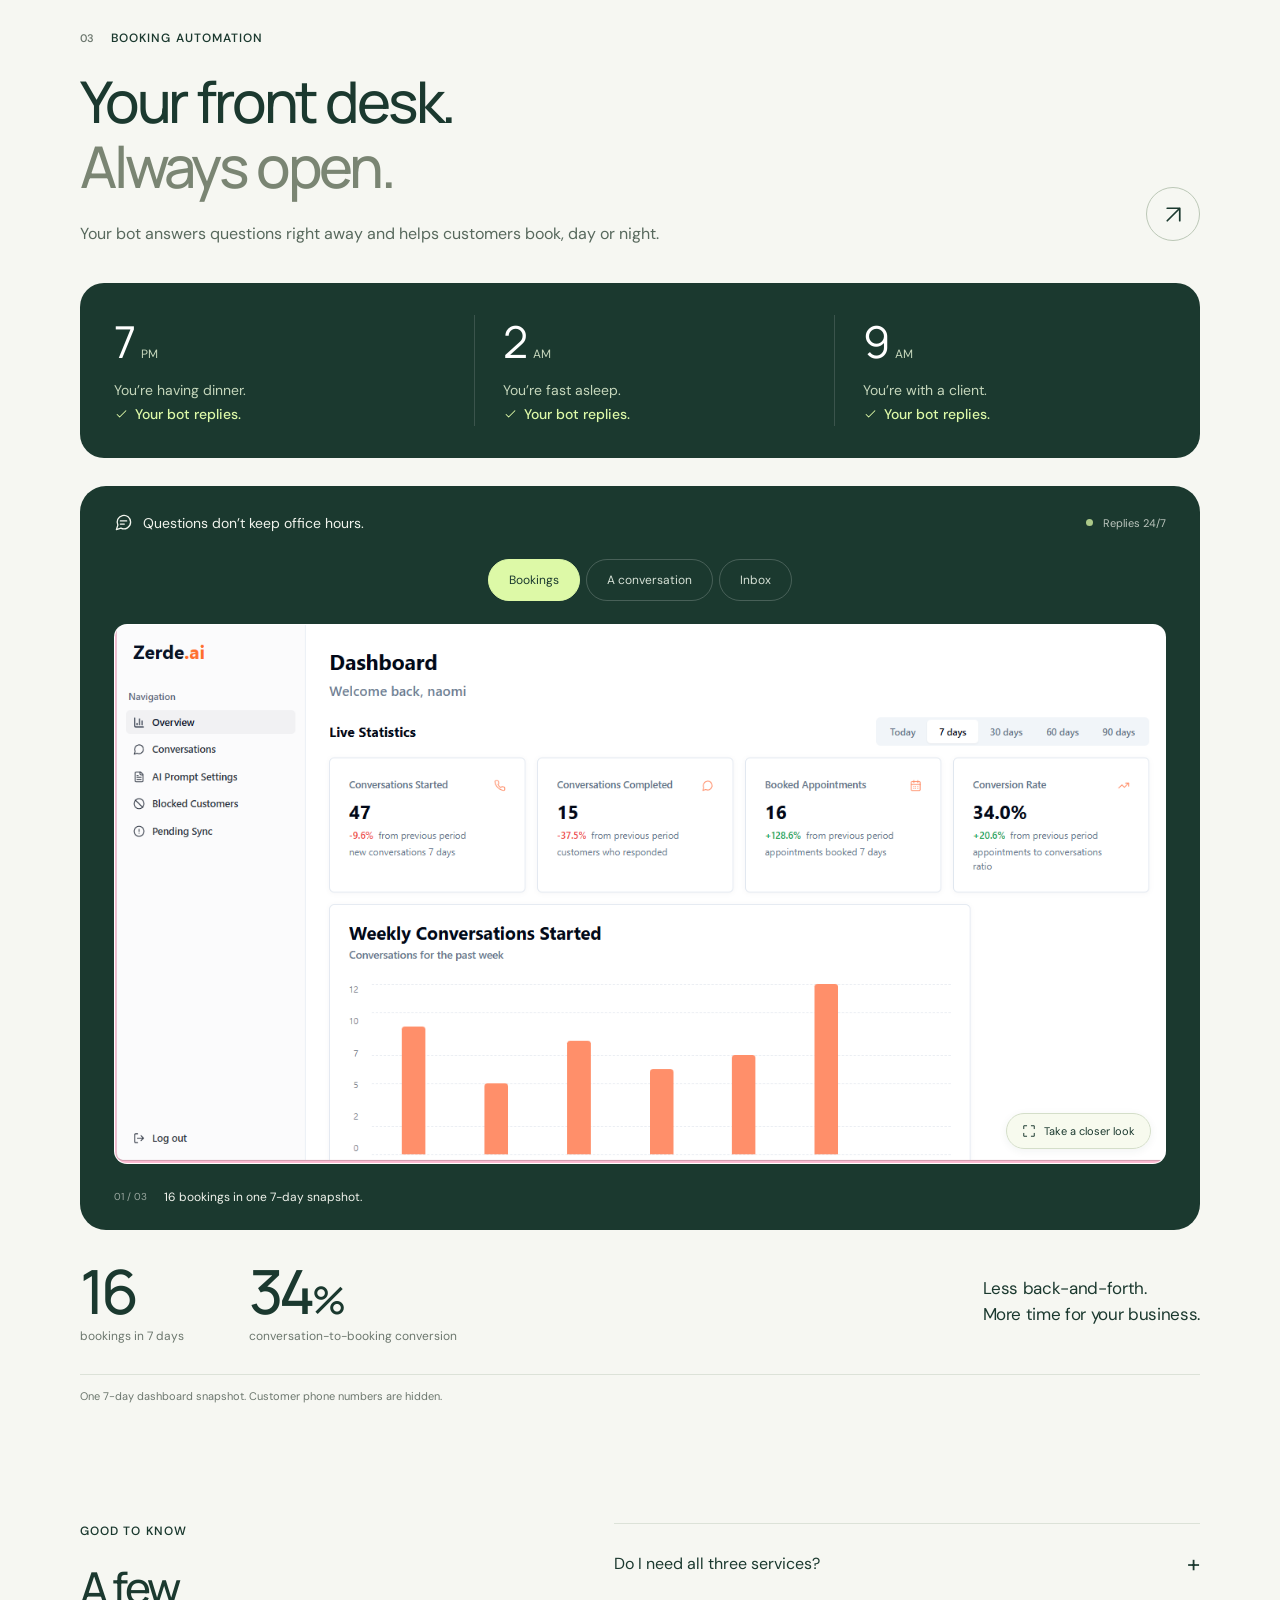
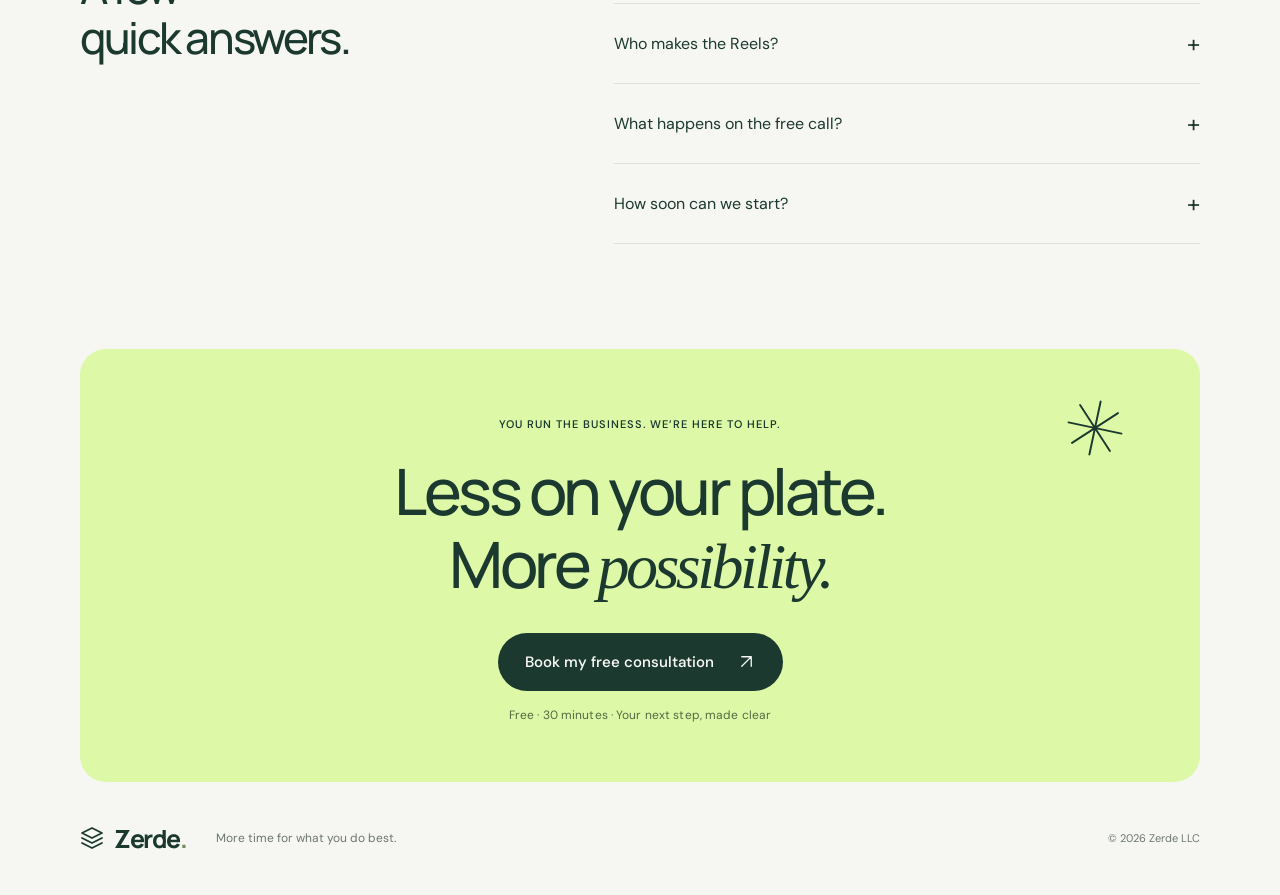
==== commit 42b73055: "feat: simplify landing and add client visibility podium" ====
--- a/index.html
+++ b/index.html
@@ -2,12 +2,15 @@
 <html lang="en">
   <head>
     <meta charset="utf-8" />
-    <meta name="viewport" content="width=device-width, initial-scale=1" />
-    <meta name="theme-color" content="#0284c7" />
+    <meta
+      name="viewport"
+      content="width=device-width, initial-scale=1, viewport-fit=cover"
+    />
+    <meta name="theme-color" content="#f6f7f2" />
     <title>Zerde — Get Seen. Get Found. Get Booked.</title>
     <meta
       name="description"
-      content="Create Reels with StoryFast, Zerde's AI video platform. Grow your AI search visibility and automate bookings with Zerde. Built for US small and medium businesses."
+      content="Reels, search visibility, and booking automation for local businesses. We take care of it. Start with a free 30-minute Zerde consultation."
     />
     <meta property="og:type" content="website" />
     <meta
@@ -16,20 +19,21 @@
     />
     <meta
       property="og:description"
-      content="Less time editing and answering messages. More time growing your business. Explore Zerde's real video and booking tools."
+      content="Reels made for you. A stronger search presence. Bookings around the clock. More time for your business."
     />
-    <meta
-      property="og:image"
-      content="assets/products/assistant-dashboard.png"
+    <meta property="og:image" content="assets/products/reels-results.jpg" />
+    <link
+      rel="icon"
+      href="data:image/svg+xml,%3Csvg xmlns='http://www.w3.org/2000/svg' viewBox='0 0 64 64'%3E%3Crect width='64' height='64' rx='18' fill='%231b392f'/%3E%3Cpath d='M19 20h27L19 44h27' stroke='%23d9f99a' stroke-width='6' fill='none' stroke-linejoin='round'/%3E%3C/svg%3E"
     />
     <link rel="preconnect" href="https://fonts.googleapis.com" />
     <link rel="preconnect" href="https://fonts.gstatic.com" crossorigin />
     <link
-      href="https://fonts.googleapis.com/css2?family=Inter:wght@400;500;600;700&family=Plus+Jakarta+Sans:wght@500;600;700;800&display=swap"
+      href="https://fonts.googleapis.com/css2?family=DM+Sans:wght@400;450;500;550;600;650;700&family=Manrope:wght@400;500;600;650;700;750;800&display=swap"
       rel="stylesheet"
     />
-    <link rel="stylesheet" href="assets/landing.css" />
-    <script src="assets/landing.js" defer></script>
+    <link rel="stylesheet" href="assets/landing.css?v=7ffa834026b6" />
+    <script src="assets/landing.js?v=881c9a08f0c3" defer></script>
   </head>
   <body>
     <a class="skip-link" href="#main">Skip to content</a>
@@ -41,29 +45,31 @@
         <symbol id="i-arrow" viewBox="0 0 24 24">
           <path d="M5 12h14m-6-6 6 6-6 6" />
         </symbol>
+        <symbol id="i-diagonal" viewBox="0 0 24 24">
+          <path d="M6 18 18 6M6 6h12v12" />
+        </symbol>
+        <symbol id="i-video" viewBox="0 0 24 24">
+          <rect x="3" y="3" width="18" height="18" rx="6" />
+          <path d="m10 8 6 4-6 4V8Z" />
+        </symbol>
+        <symbol id="i-search" viewBox="0 0 24 24">
+          <circle cx="10.5" cy="10.5" r="6.5" />
+          <path d="m16 16 5 5" />
+        </symbol>
+        <symbol id="i-chat" viewBox="0 0 24 24">
+          <path
+            d="M21 11.5a8.5 8.5 0 0 1-12.3 7.6L3 21l1.9-5.7A8.5 8.5 0 1 1 21 11.5Z"
+          />
+          <path d="M8 10h8m-8 4h5" />
+        </symbol>
+        <symbol id="i-expand" viewBox="0 0 24 24">
+          <path d="M8 3H3v5m13-5h5v5M3 16v5h5m13-5v5h-5" />
+        </symbol>
         <symbol id="i-check" viewBox="0 0 24 24">
           <path d="m5 12 4 4L19 6" />
         </symbol>
-        <symbol id="i-video" viewBox="0 0 24 24">
-          <rect x="3" y="3" width="18" height="18" rx="5" />
-          <path d="m10 8 6 4-6 4V8Z" />
-        </symbol>
-        <symbol id="i-search" viewBox="0 0 24 24">
-          <circle cx="10.5" cy="10.5" r="6.5" />
-          <path d="m16 16 5 5m-13-10h5m-2.5-2.5v5" />
-        </symbol>
-        <symbol id="i-chat" viewBox="0 0 24 24">
-          <path
-            d="M21 11.5a8.4 8.4 0 0 1-.9 3.8 8.5 8.5 0 0 1-7.6 4.7 8.4 8.4 0 0 1-3.8-.9L3 21l1.9-5.7a8.4 8.4 0 0 1-.9-3.8 8.5 8.5 0 0 1 4.7-7.6 8.4 8.4 0 0 1 3.8-.9H13a8.5 8.5 0 0 1 8 8v.5Z"
-          />
-          <path d="M8 11h8m-8 4h4" />
-        </symbol>
-        <symbol id="i-expand" viewBox="0 0 24 24">
-          <path d="M8 3H3v5m13-5h5v5M3 16v5h5m13-5v5h-5" />
-        </symbol>
-        <symbol id="i-calendar" viewBox="0 0 24 24">
-          <rect x="3" y="5" width="18" height="16" rx="3" />
-          <path d="M16 3v4M8 3v4M3 11h18m-13 5 2 2 5-4" />
+        <symbol id="i-spark" viewBox="0 0 48 48">
+          <path d="M24 3v42M3 24h42M9 9l30 30M9 39 39 9" />
         </symbol>
       </defs>
     </svg>
@@ -71,25 +77,25 @@
     <header class="site-nav" id="mainNavbar">
       <div class="container nav-inner">
         <a class="brand" href="#" aria-label="Zerde home"
-          ><span class="brand-icon"
-            ><svg class="icon"><use href="#i-logo" /></svg></span
+          ><svg class="icon brand-icon" aria-hidden="true">
+            <use href="#i-logo" /></svg
           >Zerde<span class="brand-period">.</span></a
         >
         <nav class="nav-links" aria-label="Main navigation">
           <a href="#video-studio">Reels</a
-          ><a href="#ai-visibility">AI visibility</a
-          ><a href="#ai-assistant">24/7 booking</a
-          ><a href="#results">Results</a>
+          ><a href="#ai-visibility">Search visibility</a
+          ><a href="#ai-assistant">24/7 booking</a>
         </nav>
         <div class="nav-actions">
           <a
-            class="btn btn-primary btn-small"
+            class="btn btn-small"
             href="https://calendly.com/zerde_ai/30min"
             target="_blank"
             rel="noopener noreferrer"
-            >Book a call <svg class="icon"><use href="#i-arrow" /></svg
-          ></a>
-          <button
+            >Let’s talk
+            <svg class="icon" aria-hidden="true">
+              <use href="#i-diagonal" /></svg></a
+          ><button
             class="menu-toggle"
             aria-label="Open navigation"
             aria-expanded="false"
@@ -105,683 +111,434 @@
         aria-label="Mobile navigation"
         hidden
       >
-        <a href="#video-studio">Reels</a
-        ><a href="#ai-visibility">AI visibility</a
-        ><a href="#ai-assistant">24/7 booking</a><a href="#results">Results</a
-        ><a href="#faq">FAQ</a>
+        <a href="#video-studio">Reels <span aria-hidden="true">↗</span></a
+        ><a href="#ai-visibility"
+          >Search visibility <span aria-hidden="true">↗</span></a
+        ><a href="#ai-assistant"
+          >24/7 booking <span aria-hidden="true">↗</span></a
+        ><a href="#faq">A few questions <span aria-hidden="true">↗</span></a>
       </nav>
     </header>
 
     <main id="main">
-      <section class="hero">
-        <div class="container hero-grid">
-          <div class="hero-copy">
-            <span class="badge"
-              ><span class="status-dot"></span> Big growth. Small business
-              friendly.</span
+      <section class="hero" aria-labelledby="hero-heading">
+        <div class="container hero-inner">
+          <p class="eyebrow hero-eyebrow">
+            <span class="status-dot"></span> For local businesses
+          </p>
+          <h1 id="hero-heading">
+            <span class="hero-line">Get seen.</span>
+            <span class="hero-line">Get found.</span><br /><span
+              class="hero-line"
+              >Get
+              <span class="hero-highlight"
+                >booked.<svg viewBox="0 0 370 20" aria-hidden="true">
+                  <path d="M5 13Q160-3 365 8M31 18Q207 6 340 12" /></svg></span
+            ></span>
+          </h1>
+          <p class="hero-lead">
+            Reels. Search visibility. Booking automation.<br /><span
+              >We take care of it.</span
             >
-            <h1>
-              Get seen.<br />Get found.<br /><span class="gradient-text"
-                >Get fully booked.</span
-              >
-            </h1>
-            <p class="lead">
-              Your work on Instagram. Your business on ChatGPT. Your next client
-              on the calendar.
-            </p>
-            <p class="hero-description">
-              Create Reels with StoryFast, our AI video studio. Grow your AI
-              search presence and let our assistant handle bookings 24/7.
-            </p>
-            <div class="hero-actions">
-              <a
-                class="btn btn-primary"
-                href="https://calendly.com/zerde_ai/30min"
-                target="_blank"
-                rel="noopener noreferrer"
-                >Book my free consultation
-                <svg class="icon"><use href="#i-arrow" /></svg></a
-              ><a class="text-link" href="#solutions"
-                >Find my starting point <span aria-hidden="true">↘</span></a
-              >
-            </div>
-            <p class="cta-note">
-              <strong>Free · 30 minutes.</strong> See the tools. Find your
-              fit.<br />Leave with a clear next step.
-            </p>
-            <div class="hero-terms">
-              <span
-                ><svg class="icon"><use href="#i-check" /></svg> Real
-                results</span
-              ><span
-                ><svg class="icon"><use href="#i-check" /></svg> No
-                contracts</span
-              ><span
-                ><svg class="icon"><use href="#i-check" /></svg> Built for US
-                businesses</span
-              >
-            </div>
-          </div>
-          <div class="hero-visual" aria-label="A look inside Zerde's products">
-            <div class="visual-halo"></div>
-            <a class="hero-window hero-window-video" href="#video-studio"
-              ><div class="window-bar">
-                <span class="window-dots"><i></i><i></i><i></i></span
-                ><span>StoryFast by Zerde · Your AI video studio</span
-                ><svg class="icon"><use href="#i-video" /></svg>
-              </div>
-              <img
-                src="assets/products/reels-studio.png"
-                alt="StoryFast video studio with a completed Reel and editing options"
-                width="1334"
-                height="674"
-                fetchpriority="high"
-            /></a>
-            <a class="hero-window hero-window-booking" href="#ai-assistant"
-              ><div class="window-bar">
-                <span class="window-dots"><i></i><i></i><i></i></span
-                ><span>Your front desk, always on</span
-                ><span class="live-label"
-                  ><span class="status-dot"></span> 24/7</span
-                >
-              </div>
-              <img
-                src="assets/products/assistant-dashboard.png"
-                alt="Zerde assistant dashboard showing conversations and booked appointments"
-                width="1333"
-                height="682"
-                fetchpriority="high"
-            /></a>
-            <div class="hero-result">
-              <span class="result-icon"
-                ><svg class="icon"><use href="#i-calendar" /></svg
-              ></span>
-              <div>
-                <strong>16 appointments booked</strong
-                ><span>One dashboard. A real 7-day snapshot.</span>
-              </div>
-            </div>
-          </div>
-        </div>
-        <div class="container audience-strip">
-          <span>For businesses built around people</span>
-          <div>
-            <span>Beauty & wellness</span><span>Home services</span
-            ><span>Tours & experiences</span><span>Professional services</span>
-          </div>
+          </p>
+          <div class="hero-actions">
+            <a
+              class="btn"
+              href="https://calendly.com/zerde_ai/30min"
+              target="_blank"
+              rel="noopener noreferrer"
+              >Book my free consultation
+              <svg class="icon" aria-hidden="true">
+                <use href="#i-diagonal" /></svg></a
+            ><span class="cta-note">30 minutes. A clear next step.</span>
+          </div>
+          <a class="explore-link" href="#video-studio"
+            >See what we do <span aria-hidden="true">↓</span></a
+          >
         </div>
       </section>
 
+      <nav class="container service-nav" aria-label="Explore our services">
+        <a href="#video-studio"
+          ><span class="service-dot dot-lilac"></span><span>Get seen</span
+          ><span class="service-nav-detail">Reels</span
+          ><svg class="icon" aria-hidden="true"><use href="#i-diagonal" /></svg
+        ></a>
+        <a href="#ai-visibility"
+          ><span class="service-dot dot-mint"></span><span>Get found</span
+          ><span class="service-nav-detail">Search</span
+          ><svg class="icon" aria-hidden="true"><use href="#i-diagonal" /></svg
+        ></a>
+        <a href="#ai-assistant"
+          ><span class="service-dot dot-peach"></span><span>Get booked</span
+          ><span class="service-nav-detail">Automation</span
+          ><svg class="icon" aria-hidden="true"><use href="#i-diagonal" /></svg
+        ></a>
+      </nav>
+
       <section
-        class="goal-section"
-        id="solutions"
-        aria-labelledby="goal-heading"
+        class="service-section reels-section"
+        id="video-studio"
+        aria-labelledby="reels-heading"
       >
         <div class="container">
-          <div class="goal-heading">
-            <span class="eyebrow">Start with your goal</span>
-            <h2 id="goal-heading">
-              What would make<br class="mobile-break" />
-              your day easier?
-            </h2>
-            <p>
-              Pick what you need. Find the product and the results behind it.
+          <div class="section-heading">
+            <div>
+              <p class="eyebrow">
+                <span class="section-number">01</span> Reels, made for you
+              </p>
+              <h2 id="reels-heading">
+                One raw clip.<br /><span class="muted-heading"
+                  >Your next viral Reel.</span
+                >
+              </h2>
+            </div>
+            <a
+              class="round-link"
+              href="https://calendly.com/zerde_ai/30min"
+              target="_blank"
+              rel="noopener noreferrer"
+              aria-label="Talk to Zerde about Reels"
+              ><svg class="icon" aria-hidden="true">
+                <use href="#i-diagonal" /></svg
+            ></a>
+          </div>
+          <figure class="service-example reels-example" id="reels-results">
+            <div class="example-topline">
+              <span
+                ><svg class="icon" aria-hidden="true">
+                  <use href="#i-video" />
+                </svg>
+                From the camera roll to the feed.</span
+              ><span class="example-label">A client Reel</span>
+            </div>
+            <div
+              class="reels-strip"
+              role="group"
+              tabindex="0"
+              aria-label="Instagram screenshots. Swipe or scroll to see all three."
+            >
+              <button
+                class="reel-shot reel-shot-one"
+                data-proof-image="reelsResult"
+                aria-label="Enlarge Instagram results: 55.8K views"
+              >
+                <img
+                  src="assets/products/reels-results.jpg"
+                  width="1280"
+                  height="720"
+                  alt="Hairstyling-school Reel with 55.8K views"
+                  loading="lazy"
+                /><span class="shot-caption"
+                  >01 / The Reel
+                  <svg class="icon" aria-hidden="true">
+                    <use href="#i-expand" /></svg
+                ></span>
+              </button>
+              <button
+                class="reel-shot reel-shot-two"
+                data-proof-image="reelsResult"
+                aria-label="Enlarge Instagram results: 240 likes and 32 shares"
+              >
+                <img
+                  src="assets/products/reels-results.jpg"
+                  width="1280"
+                  height="720"
+                  alt="Instagram Reel showing 240 likes and 32 shares"
+                  loading="lazy"
+                /><span class="shot-caption"
+                  >02 / The engagement
+                  <svg class="icon" aria-hidden="true">
+                    <use href="#i-expand" /></svg
+                ></span>
+              </button>
+              <button
+                class="reel-shot reel-shot-three"
+                data-proof-image="reelsResult"
+                aria-label="Enlarge Instagram comments asking for the tour link"
+              >
+                <img
+                  src="assets/products/reels-results.jpg"
+                  width="1280"
+                  height="720"
+                  alt="Viewers commenting MATH to ask for the school tour link"
+                  loading="lazy"
+                /><span class="shot-caption"
+                  >03 / The inquiries
+                  <svg class="icon" aria-hidden="true">
+                    <use href="#i-expand" /></svg
+                ></span>
+              </button>
+            </div>
+            <figcaption class="example-caption">
+              <span>One Reel. Real tour inquiries.</span
+              ><span class="swipe-hint"
+                >Swipe to explore <span aria-hidden="true">↔</span></span
+              ><span class="desktop-hint"
+                >Click any screen to zoom
+                <span aria-hidden="true">↗</span></span
+              >
+            </figcaption>
+          </figure>
+          <div
+            class="outcome-row reels-outcome"
+            aria-label="Results from the Reel shown above"
+          >
+            <div class="main-outcome">
+              <strong>55.8K</strong><span>views on one Reel</span>
+            </div>
+            <div class="small-outcome">
+              <strong>240</strong><span>likes</span>
+            </div>
+            <div class="small-outcome">
+              <strong>32</strong><span>shares</span>
+            </div>
+            <p class="outcome-note">From watching<br />to asking for a tour.</p>
+          </div>
+        </div>
+      </section>
+
+      <section
+        class="service-section visibility-section"
+        id="ai-visibility"
+        aria-labelledby="visibility-heading"
+      >
+        <div class="container">
+          <div class="section-heading">
+            <div>
+              <p class="eyebrow">
+                <span class="section-number">02</span> Search visibility
+              </p>
+              <h2 id="visibility-heading">
+                Be the business<br /><span class="muted-heading"
+                  >they find.</span
+                >
+              </h2>
+              <p class="section-description">
+                Help customers discover you on ChatGPT.
+              </p>
+            </div>
+            <a
+              class="round-link"
+              href="https://calendly.com/zerde_ai/30min"
+              target="_blank"
+              rel="noopener noreferrer"
+              aria-label="Talk to Zerde about search visibility"
+              ><svg class="icon" aria-hidden="true">
+                <use href="#i-diagonal" /></svg
+            ></a>
+          </div>
+          <div
+            class="service-example visibility-example"
+            id="visibility-results"
+          >
+            <div class="example-topline">
+              <span
+                ><svg class="icon" aria-hidden="true">
+                  <use href="#i-search" />
+                </svg>
+                Recommended in ChatGPT.</span
+              ><span class="example-label">A client example</span>
+            </div>
+            <div data-visibility-fallback>
+              <div
+                class="rank-comparison"
+                role="img"
+                aria-label="Illustrated comparison of a client's search positions: before 4 to 5, after 1 to 2"
+              >
+                <div class="rank-card rank-before">
+                  <div class="rank-card-header">
+                    <span>Before</span
+                    ><span class="rank-pill">Further down</span>
+                  </div>
+                  <div class="rank-list" aria-hidden="true">
+                    <div><b>01</b><i></i><i></i></div>
+                    <div><b>02</b><i></i><i></i></div>
+                    <div><b>03</b><i></i><i></i></div>
+                    <div class="rank-selected">
+                      <b>04</b><span>Your business</span>
+                    </div>
+                    <div class="rank-selected">
+                      <b>05</b><span>Your business</span>
+                    </div>
+                  </div>
+                </div>
+                <span class="rank-arrow" aria-hidden="true"
+                  ><svg class="icon"><use href="#i-arrow" /></svg
+                ></span>
+                <div class="rank-card rank-after">
+                  <div class="rank-card-header">
+                    <span>After</span
+                    ><span class="rank-pill"
+                      ><span class="status-dot"></span> In the first picks</span
+                    >
+                  </div>
+                  <div class="rank-list" aria-hidden="true">
+                    <div class="rank-selected">
+                      <b>01</b><span>Your business</span
+                      ><svg class="icon"><use href="#i-spark" /></svg>
+                    </div>
+                    <div class="rank-selected">
+                      <b>02</b><span>Your business</span>
+                    </div>
+                    <div><b>03</b><i></i><i></i></div>
+                    <div><b>04</b><i></i><i></i></div>
+                    <div><b>05</b><i></i><i></i></div>
+                  </div>
+                </div>
+              </div>
+              <p class="example-caption">
+                <span>Move up. Get considered.</span
+                ><span>Illustrated comparison</span>
+              </p>
+            </div>
+            <!-- Real client screenshots are configured in productScreens.visibility. -->
+            <div
+              class="gallery visibility-gallery"
+              data-gallery="visibility"
+              hidden
+            >
+              <div
+                class="gallery-tabs"
+                role="tablist"
+                aria-label="Search visibility examples"
+              ></div>
+              <div class="gallery-panel" id="visibility-panel" role="tabpanel">
+                <ol
+                  class="search-podium"
+                  aria-label="First three schools in this ChatGPT answer"
+                >
+                  <li class="podium-place is-featured" data-rank="1">
+                    <span class="podium-school">Cinta Aveda Institute</span>
+                    <div class="podium-step">
+                      <span class="podium-number" aria-hidden="true">01</span>
+                    </div>
+                  </li>
+                  <li class="podium-place" data-rank="2">
+                    <span class="podium-school">Paul Mitchell</span>
+                    <div class="podium-step">
+                      <span class="podium-number" aria-hidden="true">02</span>
+                    </div>
+                  </li>
+                  <li class="podium-place" data-rank="3">
+                    <span class="podium-school">SF Institute</span>
+                    <div class="podium-step">
+                      <span class="podium-number" aria-hidden="true">03</span>
+                    </div>
+                  </li>
+                </ol>
+                <button
+                  class="visibility-proof-link"
+                  data-open-gallery
+                  aria-label="Enlarge search visibility screenshot"
+                >
+                  <svg class="icon" aria-hidden="true">
+                    <use href="#i-expand" />
+                  </svg>
+                  See the ChatGPT answer
+                </button>
+                <div class="gallery-caption" aria-live="polite">
+                  <span class="caption-number"></span>
+                  <p></p>
+                </div>
+              </div>
+            </div>
+          </div>
+          <div class="outcome-row visibility-outcome">
+            <div class="main-outcome rank-outcome">
+              <strong>Top 2</strong>
+              <span>in both answers shown</span>
+            </div>
+            <p class="outcome-note">
+              Closer to the top.<br />Easier to discover.
             </p>
           </div>
-          <div class="goal-grid">
-            <a class="goal-card" href="#video-studio"
-              ><span class="goal-icon"
-                ><svg class="icon" aria-hidden="true">
-                  <use href="#i-video" /></svg
-              ></span>
-              <h3>I need more content.</h3>
-              <p>Turn your clips into Reels with our AI video platform.</p>
-              <span class="goal-destination"
-                ><span>Explore StoryFast by Zerde</span
-                ><svg class="icon" aria-hidden="true">
-                  <use href="#i-arrow" /></svg></span
-            ></a>
-            <a class="goal-card" href="#ai-visibility"
-              ><span class="goal-icon"
-                ><svg class="icon" aria-hidden="true">
-                  <use href="#i-search" /></svg
-              ></span>
-              <h3>I want to get found.</h3>
-              <p>Help customers discover your business in AI search.</p>
-              <span class="goal-destination"
-                ><span>Explore AI visibility</span
-                ><svg class="icon" aria-hidden="true">
-                  <use href="#i-arrow" /></svg></span
-            ></a>
-            <a class="goal-card" href="#ai-assistant"
-              ><span class="goal-icon"
-                ><svg class="icon" aria-hidden="true">
-                  <use href="#i-chat" /></svg
-              ></span>
-              <h3>I'm missing inquiries.</h3>
-              <p>
-                Keep conversations moving and book clients around the clock.
-              </p>
-              <span class="goal-destination"
-                ><span>Meet your booking assistant</span
-                ><svg class="icon" aria-hidden="true">
-                  <use href="#i-arrow" /></svg></span
-            ></a>
-          </div>
-          <p class="goal-help">
-            Not sure where to start?
-            <a href="#consultation"
-              >We'll help you find your fit on a free call
-              <span aria-hidden="true">↗</span></a
-            >
+          <p class="evidence-note">
+            Two answer excerpts for Cinta Aveda Institute. Placement varies by
+            query and time.
           </p>
         </div>
       </section>
 
       <section
-        class="results-section"
-        id="results"
-        aria-labelledby="results-heading"
+        class="service-section booking-section"
+        id="ai-assistant"
+        aria-labelledby="booking-heading"
       >
         <div class="container">
-          <div class="results-heading">
-            <span class="eyebrow">The work. The impact.</span>
-            <h2 id="results-heading">
-              Real businesses.<br class="mobile-break" />
-              Real results.
-            </h2>
-            <p>
-              More eyes on your work. More people finding you. More spots on the
-              calendar.
-            </p>
-          </div>
-          <div class="results-grid">
-            <a class="result-summary" href="#reels-results"
-              ><span class="result-category"
-                ><svg class="icon"><use href="#i-video" /></svg> AI REELS</span
-              ><strong class="result-number">55.8K<span>views</span></strong>
-              <p>One Reel. 32 shares. People asking for the tour link.</p>
-              <span class="result-source"
-                >See the Reel's results <span aria-hidden="true">↗</span></span
-              ></a
-            >
-            <a class="result-summary" href="#visibility-results"
-              ><span class="result-category"
-                ><svg class="icon"><use href="#i-search" /></svg> AI
-                VISIBILITY</span
-              ><strong class="result-rank"
-                ><span>4–5</span
-                ><svg class="icon" aria-hidden="true">
-                  <use href="#i-arrow" /></svg
-                >1–2</strong
-              >
-              <p>
-                From lower positions to the first recommendations on selected
-                queries.
-              </p>
-              <span class="result-source"
-                >See the before & after <span aria-hidden="true">↗</span></span
-              ></a
-            >
-            <a class="result-summary" href="#ai-assistant"
-              ><span class="result-category"
-                ><svg class="icon"><use href="#i-calendar" /></svg> AI
-                BOOKING</span
-              ><strong class="result-number">16<span>bookings</span></strong>
-              <p>
-                One 7-day snapshot. 34% of conversations converted to bookings.
-              </p>
-              <span class="result-source"
-                >See the booking dashboard
-                <span aria-hidden="true">↗</span></span
-              ></a
-            >
-          </div>
-        </div>
-      </section>
-
-      <section class="section product-section" id="video-studio">
-        <div class="container">
-          <div class="product-heading">
+          <div class="section-heading">
             <div>
-              <span class="eyebrow"
-                ><span class="section-number">01</span> StoryFast by Zerde</span
-              >
-              <h2>
-                One raw clip.<br /><span class="gradient-text"
-                  >Your next great Reel.</span
+              <p class="eyebrow">
+                <span class="section-number">03</span> Booking automation
+              </p>
+              <h2 id="booking-heading">
+                Your front desk.<br /><span class="muted-heading"
+                  >Always open.</span
                 >
               </h2>
-            </div>
-            <div class="product-intro">
-              <p>
-                <strong>Our AI video platform. Your creative control.</strong>
-                Upload your clips to StoryFast, shape the script and voice, then
-                generate a Reel you can review and share.
-              </p>
-              <a
-                class="text-link"
-                href="https://calendly.com/zerde_ai/30min"
-                target="_blank"
-                rel="noopener noreferrer"
-                >Book a StoryFast demo
-                <svg class="icon"><use href="#i-arrow" /></svg
-              ></a>
-            </div>
-          </div>
-          <article
-            class="reels-case"
-            id="reels-results"
-            aria-labelledby="reels-case-title"
-          >
-            <div class="reels-case-visual">
-              <div class="case-topline">
-                <span
-                  ><span class="status-dot"></span> One Reel. Real
-                  engagement.</span
-                ><span>Instagram · Client example</span>
-              </div>
-              <button
-                class="case-image"
-                data-proof-image="reelsResult"
-                aria-label="Enlarge the Instagram results: views, shares, and tour inquiries"
-              >
-                <img
-                  src="assets/products/reels-results.jpg"
-                  alt="Three Instagram screenshots of a hairstyling-school Reel: 55.8K views, 240 likes, 32 shares, and two visible comments requesting the tour link"
-                  width="1280"
-                  height="720"
-                  loading="lazy"
-                />
-                <span class="zoom-label"
-                  ><svg class="icon"><use href="#i-expand" /></svg> View the
-                  results</span
-                >
-              </button>
-              <div class="reel-story">
-                <span>They watched.</span
-                ><svg class="icon" aria-hidden="true">
-                  <use href="#i-arrow" /></svg
-                ><span>They shared.</span
-                ><svg class="icon" aria-hidden="true">
-                  <use href="#i-arrow" /></svg
-                ><strong>They asked.</strong>
-              </div>
-            </div>
-            <div class="reels-case-copy">
-              <span class="eyebrow">Attention that starts a conversation</span>
-              <h3 id="reels-case-title">
-                From the feed.<br />To the next step.
-              </h3>
-              <div class="reel-main-stat">
-                <strong>55.8K</strong><span>views on one Reel</span>
-              </div>
-              <div class="reel-small-stats">
-                <div><strong>240</strong><span>likes</span></div>
-                <div><strong>32</strong><span>shares</span></div>
-              </div>
-              <div class="inquiry-proof">
-                <span class="inquiry-icon"
-                  ><svg class="icon"><use href="#i-chat" /></svg
-                ></span>
-                <p>
-                  <strong>“MATH” → send me the tour link.</strong>Real viewers
-                  took the next step: they commented to learn more about the
-                  school.
-                </p>
-              </div>
-              <p class="case-caption">
-                Engagement shown in the original client screenshots.
-              </p>
-            </div>
-          </article>
-          <div class="walkthrough-heading">
-            <span class="eyebrow">StoryFast by Zerde · AI video software</span>
-            <h3>You create. StoryFast assists.</h3>
-            <p>
-              You get access to our video platform. We help you get started; you
-              use StoryFast to create and refine your Reels.
-            </p>
-          </div>
-          <ol
-            class="studio-workflow"
-            aria-label="How you create a Reel in StoryFast"
-          >
-            <li>
-              <span>01</span>
-              <div>
-                <strong>Upload your clips.</strong>
-                <p>Start with footage you've already filmed.</p>
-              </div>
-            </li>
-            <li>
-              <span>02</span>
-              <div>
-                <strong>Create with AI.</strong>
-                <p>Generate your Reel with scripts, captions, and voiceover.</p>
-              </div>
-            </li>
-            <li>
-              <span>03</span>
-              <div>
-                <strong>Review. Refine. Share.</strong>
-                <p>Make it yours, then publish when you're ready.</p>
-              </div>
-            </li>
-          </ol>
-          <div class="product-workspace reels-workspace">
-            <div class="product-benefits">
-              <span class="product-label"
-                ><svg class="icon"><use href="#i-video" /></svg> StoryFast
-                <span>by Zerde</span></span
-              >
-              <h3>Your footage.<br />Your voice.<br />Your studio.</h3>
-              <ul class="feature-list">
-                <li>
-                  <span class="feature-check">✓</span>
-                  <div>
-                    <strong>Keep the moments. Cut the work.</strong>
-                    <p>Turn everyday footage into a story worth watching.</p>
-                  </div>
-                </li>
-                <li>
-                  <span class="feature-check">✓</span>
-                  <div>
-                    <strong>Your words. Your voice.</strong>
-                    <p>
-                      Shape the script, add captions, and choose or create your
-                      AI voice.
-                    </p>
-                  </div>
-                </li>
-                <li>
-                  <span class="feature-check">✓</span>
-                  <div>
-                    <strong>One Reel. Every feed.</strong>
-                    <p>Content for Instagram, TikTok, and YouTube Shorts.</p>
-                  </div>
-                </li>
-              </ul>
-              <div class="platform-tags">
-                <span>Instagram</span><span>TikTok</span><span>Shorts</span>
-              </div>
-            </div>
-            <div class="gallery" data-gallery="reels">
-              <div class="gallery-topline">
-                <span
-                  ><span class="status-dot"></span> StoryFast by Zerde · Your
-                  workspace</span
-                ><span>Explore the workflow ↓</span>
-              </div>
-              <div
-                class="gallery-tabs"
-                role="tablist"
-                aria-label="Video studio screens"
-              >
-                <button
-                  id="reels-tab-0"
-                  role="tab"
-                  aria-selected="true"
-                  aria-controls="reels-panel"
-                  data-slide="0"
-                >
-                  Studio</button
-                ><button
-                  id="reels-tab-1"
-                  role="tab"
-                  aria-selected="false"
-                  aria-controls="reels-panel"
-                  tabindex="-1"
-                  data-slide="1"
-                >
-                  Upload</button
-                ><button
-                  id="reels-tab-2"
-                  role="tab"
-                  aria-selected="false"
-                  aria-controls="reels-panel"
-                  tabindex="-1"
-                  data-slide="2"
-                >
-                  Script</button
-                ><button
-                  id="reels-tab-3"
-                  role="tab"
-                  aria-selected="false"
-                  aria-controls="reels-panel"
-                  tabindex="-1"
-                  data-slide="3"
-                >
-                  AI voices</button
-                ><button
-                  id="reels-tab-4"
-                  role="tab"
-                  aria-selected="false"
-                  aria-controls="reels-panel"
-                  tabindex="-1"
-                  data-slide="4"
-                >
-                  Your voice</button
-                ><button
-                  id="reels-tab-5"
-                  role="tab"
-                  aria-selected="false"
-                  aria-controls="reels-panel"
-                  tabindex="-1"
-                  data-slide="5"
-                >
-                  Dashboard
-                </button>
-              </div>
-              <div
-                class="gallery-panel"
-                id="reels-panel"
-                role="tabpanel"
-                aria-labelledby="reels-tab-0"
-              >
-                <button
-                  class="gallery-image"
-                  data-open-gallery
-                  aria-label="Enlarge video studio screenshot"
-                >
-                  <img
-                    src="assets/products/reels-studio.png"
-                    alt="StoryFast studio with a finished Reel, script, style, and shot editing controls"
-                    width="1334"
-                    height="674"
-                    loading="lazy"
-                  /><span class="zoom-label"
-                    ><svg class="icon"><use href="#i-expand" /></svg> Take a
-                    closer look</span
-                  >
-                </button>
-                <div class="gallery-caption" aria-live="polite">
-                  <span class="caption-number">01 / 06</span>
-                  <p>
-                    Your clips, script, and final Reel — in your StoryFast
-                    workspace.
-                  </p>
-                </div>
-              </div>
-            </div>
-          </div>
-        </div>
-      </section>
-
-      <section class="section visibility-section" id="ai-visibility">
-        <div class="container visibility-grid">
-          <div class="visibility-copy">
-            <span class="eyebrow"
-              ><span class="section-number">02</span> Show up on ChatGPT</span
-            >
-            <h2>
-              Get found.<br /><span class="gradient-text">Get considered.</span>
-            </h2>
-            <p class="lead">
-              Move up the answer. Get in front of your next customer.
-            </p>
-            <p>
-              We've helped a client move from positions 4–5 to positions 1–2 on
-              selected AI search queries. We help your business build a stronger
-              presence, too.
-            </p>
-            <ul class="feature-list">
-              <li>
-                <span class="feature-check">✓</span>
-                <div>
-                  <strong>Find the gaps. Build your presence.</strong>
-                  <p>
-                    Track your visibility on ChatGPT, Perplexity, and Gemini.
-                  </p>
-                </div>
-              </li>
-              <li>
-                <span class="feature-check">✓</span>
-                <div>
-                  <strong>Clear services. Stronger signals.</strong>
-                  <p>
-                    Clear services, consistent business details, and useful
-                    reviews.
-                  </p>
-                </div>
-              </li>
-              <li>
-                <span class="feature-check">✓</span>
-                <div>
-                  <strong>Track it. Keep improving.</strong>
-                  <p>A weekly visibility report, with practical next steps.</p>
-                </div>
-              </li>
-            </ul>
+              <p class="section-description">
+                Your bot answers questions right away and helps customers book,
+                day or night.
+              </p>
+            </div>
             <a
-              class="btn btn-primary"
+              class="round-link"
               href="https://calendly.com/zerde_ai/30min"
               target="_blank"
               rel="noopener noreferrer"
-              >Let's check my visibility
-              <svg class="icon"><use href="#i-arrow" /></svg
+              aria-label="Talk to Zerde about booking automation"
+              ><svg class="icon" aria-hidden="true">
+                <use href="#i-diagonal" /></svg
             ></a>
           </div>
-          <figure
-            class="visibility-case"
-            id="visibility-results"
-            aria-labelledby="visibility-case-title"
+          <ul
+            class="booking-hours"
+            aria-label="Your bot replies throughout the day and night"
           >
-            <div class="visibility-case-top">
-              <span class="eyebrow">A client outcome</span
-              ><span class="case-tag">AI search visibility</span>
-            </div>
-            <h3 id="visibility-case-title">
-              Move up.<br /><span class="gradient-text">Stand out.</span>
-            </h3>
-            <div
-              class="rank-comparison"
-              aria-label="Client ranking improved from positions 4 to 5 to positions 1 to 2 on selected queries"
-            >
-              <div class="rank-stage rank-before">
-                <span class="journey-label">Before</span
-                ><strong>4–5<span>positions</span></strong>
-                <p>Further down.<br />Easier to overlook.</p>
-                <div class="ranking-bars" aria-hidden="true">
-                  <i></i><i></i><i></i><i class="rank-client"></i
-                  ><i class="rank-client"></i>
-                </div>
-              </div>
-              <span class="rank-arrow" aria-hidden="true"
-                ><svg class="icon"><use href="#i-arrow" /></svg
-              ></span>
-              <div class="rank-stage rank-after">
-                <span class="journey-label">After</span
-                ><strong>1–2<span>positions</span></strong>
-                <p>Closer to the top.<br />Easier to discover.</p>
-                <div class="ranking-bars" aria-hidden="true">
-                  <i class="rank-client"></i><i class="rank-client"></i><i></i
-                  ><i></i><i></i>
-                </div>
-              </div>
-            </div>
-            <div class="rank-takeaway">
-              <span class="result-icon"
-                ><svg class="icon"><use href="#i-check" /></svg
-              ></span>
+            <li>
+              <span class="booking-hour">7 <span>PM</span></span>
               <p>
-                <strong>A stronger spot in the answer.</strong>More visibility
-                at the moment people are choosing.
-              </p>
-            </div>
-            <figcaption>
-              Client ranking example · Selected queries · Illustrated comparison
-            </figcaption>
-          </figure>
-        </div>
-        <div class="container visibility-section-footer">
-          <span>Get seen where your next customer is searching.</span>
-          <p>
-            Client example shown as an infographic, not a live search result.
-            Search placement can vary by query, platform, and time.
-          </p>
-        </div>
-      </section>
-
-      <section class="section product-section" id="ai-assistant">
-        <div class="container">
-          <div class="product-heading">
-            <div>
-              <span class="eyebrow"
-                ><span class="section-number">03</span> Stay fully booked</span
+                You’re having dinner.<strong
+                  ><svg class="icon" aria-hidden="true">
+                    <use href="#i-check" /></svg
+                  >Your bot replies.</strong
+                >
+              </p>
+            </li>
+            <li>
+              <span class="booking-hour">2 <span>AM</span></span>
+              <p>
+                You’re fast asleep.<strong
+                  ><svg class="icon" aria-hidden="true">
+                    <use href="#i-check" /></svg
+                  >Your bot replies.</strong
+                >
+              </p>
+            </li>
+            <li>
+              <span class="booking-hour">9 <span>AM</span></span>
+              <p>
+                You’re with a client.<strong
+                  ><svg class="icon" aria-hidden="true">
+                    <use href="#i-check" /></svg
+                  >Your bot replies.</strong
+                >
+              </p>
+            </li>
+          </ul>
+          <div class="service-example booking-example">
+            <div class="example-topline">
+              <span
+                ><svg class="icon" aria-hidden="true">
+                  <use href="#i-chat" />
+                </svg>
+                Questions don’t keep office hours.</span
+              ><span class="example-label"
+                ><span class="status-dot"></span> Replies 24/7</span
               >
-              <h2>
-                Your front desk.<br /><span class="gradient-text"
-                  >Without closing hours.</span
-                >
-              </h2>
-            </div>
-            <div class="product-intro">
-              <p>
-                From the first question to a spot on your calendar. Your
-                assistant keeps the conversation moving, even when you're busy.
-              </p>
-              <a
-                class="text-link"
-                href="https://calendly.com/zerde_ai/30min"
-                target="_blank"
-                rel="noopener noreferrer"
-                >See it book a client
-                <svg class="icon"><use href="#i-arrow" /></svg
-              ></a>
-            </div>
-          </div>
-          <div class="booking-features">
-            <div>
-              <svg class="icon"><use href="#i-chat" /></svg
-              ><span
-                ><strong>They ask. You answer.</strong>Texts, calls, chats, and
-                DMs</span
-              >
-            </div>
-            <div>
-              <svg class="icon"><use href="#i-search" /></svg
-              ><span
-                ><strong>Your services. Your answers.</strong>Your services,
-                prices, and policies</span
-              >
-            </div>
-            <div>
-              <svg class="icon"><use href="#i-calendar" /></svg
-              ><span
-                ><strong>Keep talking. Get booked.</strong>Connected to your
-                calendar</span
-              >
-            </div>
-          </div>
-          <div class="booking-workspace">
+            </div>
+
             <div class="gallery" data-gallery="assistant">
-              <div class="gallery-topline">
-                <span
-                  ><span class="status-dot"></span> Inside the Zerde booking
-                  assistant</span
-                ><span>Real product screens</span>
-              </div>
               <div
                 class="gallery-tabs"
                 role="tablist"
@@ -794,7 +551,7 @@
                   aria-controls="assistant-panel"
                   data-slide="0"
                 >
-                  Dashboard</button
+                  Bookings</button
                 ><button
                   id="assistant-tab-1"
                   role="tab"
@@ -812,7 +569,7 @@
                   tabindex="-1"
                   data-slide="2"
                 >
-                  All conversations
+                  Inbox
                 </button>
               </div>
               <div
@@ -828,193 +585,89 @@
                 >
                   <img
                     src="assets/products/assistant-dashboard.png"
-                    alt="Zerde dashboard: 47 conversations started, 16 appointments booked, and 34 percent conversion in seven days"
+                    alt="Zerde dashboard showing 47 conversations, 16 appointments booked, and 34 percent conversion in seven days"
                     width="1333"
                     height="682"
                     loading="lazy"
                   /><span class="zoom-label"
-                    ><svg class="icon"><use href="#i-expand" /></svg> Take a
-                    closer look</span
+                    ><svg class="icon" aria-hidden="true">
+                      <use href="#i-expand" />
+                    </svg>
+                    Take a closer look</span
                   >
                 </button>
                 <div class="gallery-caption" aria-live="polite">
                   <span class="caption-number">01 / 03</span>
-                  <p>Conversations and bookings. A clear view of your week.</p>
+                  <p>Conversations and bookings, in one place.</p>
                 </div>
               </div>
             </div>
-            <aside class="booking-proof">
-              <span class="eyebrow">One week. Real bookings.</span>
-              <div class="proof-stat">
-                <strong>16<span>bookings</span></strong>
-                <p>in a 7-day reporting period</p>
-              </div>
-              <div class="proof-stat secondary-stat">
-                <strong>34<span>%</span></strong>
-                <p>conversation-to-booking conversion</p>
-              </div>
-              <p class="proof-context">
-                47 conversations started. 16 appointments booked. See what
-                happened in one real 7-day reporting period.
-              </p>
-              <p class="privacy-note">
-                <svg class="icon"><use href="#i-check" /></svg> Customer phone
-                numbers are hidden.
-              </p>
-              <a
-                class="text-link"
-                href="https://calendly.com/zerde_ai/30min"
-                target="_blank"
-                rel="noopener noreferrer"
-                >Meet your next front desk
-                <svg class="icon"><use href="#i-arrow" /></svg
-              ></a>
-            </aside>
-          </div>
+          </div>
+          <div
+            class="outcome-row booking-outcome"
+            aria-label="Results from the booking dashboard shown above"
+          >
+            <div class="main-outcome">
+              <strong>16</strong><span>bookings in 7 days</span>
+            </div>
+            <div class="main-outcome">
+              <strong>34<span class="percent">%</span></strong
+              ><span>conversation-to-booking conversion</span>
+            </div>
+            <p class="outcome-note">
+              Less back-and-forth.<br />More time for your business.
+            </p>
+          </div>
+          <p class="evidence-note">
+            One 7-day dashboard snapshot. Customer phone numbers are hidden.
+          </p>
         </div>
       </section>
 
-      <section class="section how-section" id="how-it-works">
-        <div class="container">
-          <div class="section-heading centered">
-            <span class="eyebrow">How it works</span>
-            <h2>You run your business.<br />We'll get you set up.</h2>
-          </div>
-          <div class="steps-grid">
-            <article>
-              <span class="step-number">01</span>
-              <h3>Find your best fit.</h3>
-              <p>
-                Bring your biggest challenge to a free 30-minute consultation.
-                See the right solution and leave knowing where to start.
-              </p>
-            </article>
-            <article>
-              <span class="step-number">02</span>
-              <h3>We handle the setup.</h3>
-              <p>
-                We get your chosen services ready in 1–2 weeks. No technical
-                skills needed.
-              </p>
-            </article>
-            <article>
-              <span class="step-number">03</span>
-              <h3>Get seen. Get booked.</h3>
-              <p>
-                Create Reels in StoryFast, build your search presence with our
-                team, or let your booking assistant welcome the next customer.
-              </p>
-            </article>
-          </div>
-        </div>
-      </section>
-
-      <section class="section faq-section" id="faq">
+      <section class="faq-section" id="faq" aria-labelledby="faq-heading">
         <div class="container faq-grid">
           <div>
-            <span class="eyebrow">A few good questions</span>
-            <h2>Less guesswork.<br />More clarity.</h2>
-            <p>Something else on your mind?<br />Let's talk it through.</p>
-            <a
-              class="text-link"
-              href="https://calendly.com/zerde_ai/30min"
-              target="_blank"
-              rel="noopener noreferrer"
-              >Find my fit <svg class="icon"><use href="#i-arrow" /></svg
-            ></a>
+            <p class="eyebrow">Good to know</p>
+            <h2 id="faq-heading">
+              A few<br />
+              quick answers.
+            </h2>
           </div>
           <div class="faq-list">
             <details>
               <summary>
-                Thirty minutes. What will I leave with?<span aria-hidden="true"
-                  >+</span
-                >
+                Do I need all three services?<span aria-hidden="true">+</span>
               </summary>
               <p>
-                We'll discuss your business and the task you'd like to improve,
-                show you the relevant product or walk through our AI visibility
-                service, then agree on a practical next step. You'll know what
-                fits, what getting started involves, and what you would do day
-                to day.
+                Start with what you need: Reels, search visibility, or booking
+                automation. We’ll help you choose on the call.
               </p>
             </details>
             <details>
               <summary>
-                Your clips. Who creates the Reel?<span aria-hidden="true"
-                  >+</span
-                >
+                Who makes the Reels?<span aria-hidden="true">+</span>
               </summary>
               <p>
-                You create it in StoryFast, Zerde's own AI video platform.
-                Upload your footage, use AI to help with the script, edit,
-                captions, and voiceover, then review and share your Reel. We
-                provide the software and help you get started.
+                We do. You share your footage; we turn it into Reels for your
+                business.
               </p>
             </details>
             <details>
               <summary>
-                Ready to start. How soon?<span aria-hidden="true">+</span>
+                What happens on the free call?<span aria-hidden="true">+</span>
               </summary>
               <p>
-                Usually 1–2 weeks. We handle the setup, learn your business, and
-                get your chosen service ready to go.
+                We talk through your business, show you the relevant service,
+                and find a practical next step. It takes 30 minutes.
               </p>
             </details>
             <details>
               <summary>
-                Not tech-savvy. Still a fit?<span aria-hidden="true">+</span>
+                How soon can we start?<span aria-hidden="true">+</span>
               </summary>
               <p>
-                Absolutely. You bring the business knowledge. We handle the
-                setup and show you the simple day-to-day steps.
-              </p>
-            </details>
-            <details>
-              <summary>
-                Views are great. What about inquiries?<span aria-hidden="true"
-                  >+</span
-                >
-              </summary>
-              <p>
-                Our Reel example shows 55.8K views, 32 shares, and people asking
-                for a tour link. That's attention turning into interest. In the
-                separate booking example, the assistant dashboard shows 16
-                appointments in seven days. Each example shows a different part
-                of the customer journey.
-              </p>
-            </details>
-            <details>
-              <summary>
-                One service. Or the whole setup?<span aria-hidden="true"
-                  >+</span
-                >
-              </summary>
-              <p>
-                Your choice. Start with StoryFast for video creation, our AI
-                visibility service, or the Zerde booking assistant. Add more
-                when you're ready.
-              </p>
-            </details>
-            <details>
-              <summary>
-                Small business. Big enough for Zerde?<span aria-hidden="true"
-                  >+</span
-                >
-              </summary>
-              <p>
-                That's who we're here for. We work with US small and medium
-                businesses, from beauty and wellness to home services, tours,
-                and professional services.
-              </p>
-            </details>
-            <details>
-              <summary>
-                Your tools. Can we keep them?<span aria-hidden="true">+</span>
-              </summary>
-              <p>
-                Let's look at what you already use. We'll review your calendar
-                and communication channels, then confirm the connections and
-                workflow before setup.
+                Setup usually takes 1–2 weeks. We’ll confirm the scope, timing,
+                and any connections to your existing tools on the call.
               </p>
             </details>
           </div>
@@ -1027,73 +680,60 @@
         aria-labelledby="consultation-heading"
       >
         <div class="container">
-          <span class="badge">Your free 30-minute consultation</span>
-          <h2 id="consultation-heading">
-            See the tools.<br />Find your next step.
-          </h2>
-          <p>
-            Bring your business. We'll help you choose the right place to start.
-          </p>
-          <ol
-            class="consultation-agenda"
-            aria-label="What happens during your consultation"
-          >
-            <li>
-              <span class="agenda-number">01</span>
-              <h3>Your business.</h3>
-              <p>Talk through your goals and what's taking up your time.</p>
-            </li>
-            <li>
-              <span class="agenda-number">02</span>
-              <h3>Your best fit.</h3>
-              <p>
-                See StoryFast or the booking assistant in action, or explore our
-                AI visibility service.
-              </p>
-            </li>
-            <li>
-              <span class="agenda-number">03</span>
-              <h3>Your next step.</h3>
-              <p>
-                Leave with a practical starting point and clarity on what setup
-                involves.
-              </p>
-            </li>
-          </ol>
-          <a
-            class="btn btn-white"
-            href="https://calendly.com/zerde_ai/30min"
-            target="_blank"
-            rel="noopener noreferrer"
-            >Book my free consultation
-            <svg class="icon"><use href="#i-arrow" /></svg
-          ></a>
-          <span class="final-note"
-            >30 minutes with the Zerde team. A clear next step for your
-            business.</span
-          >
+          <div class="cta-card">
+            <svg class="cta-spark icon" aria-hidden="true">
+              <use href="#i-spark" />
+            </svg>
+            <p class="eyebrow">You run the business. We’re here to help.</p>
+            <h2 id="consultation-heading">
+              Less on your plate.<br />More <span>possibility.</span>
+            </h2>
+            <a
+              class="btn"
+              href="https://calendly.com/zerde_ai/30min"
+              target="_blank"
+              rel="noopener noreferrer"
+              >Book my free consultation
+              <svg class="icon" aria-hidden="true">
+                <use href="#i-diagonal" /></svg
+            ></a>
+            <p class="cta-note">
+              Free · 30 minutes · Your next step, made clear
+            </p>
+          </div>
         </div>
       </section>
     </main>
+
     <footer>
       <div class="container footer-inner">
-        <a class="brand" href="#"
-          ><span class="brand-icon"
-            ><svg class="icon"><use href="#i-logo" /></svg></span
+        <a class="brand" href="#" aria-label="Zerde home"
+          ><svg class="icon brand-icon" aria-hidden="true">
+            <use href="#i-logo" /></svg
           >Zerde<span class="brand-period">.</span></a
         >
         <p>More time for what you do best.</p>
         <span>© 2026 Zerde LLC</span>
       </div>
     </footer>
-
-    <dialog class="lightbox" aria-labelledby="lightbox-title">
+    <dialog
+      class="lightbox"
+      aria-labelledby="lightbox-title"
+      aria-describedby="lightbox-caption"
+    >
       <div class="lightbox-toolbar">
         <div>
           <span id="lightbox-title">Inside Zerde</span
           ><span id="lightbox-count"></span>
         </div>
-        <button class="lightbox-close" aria-label="Close screenshot">✕</button>
+        <button
+          class="lightbox-zoom"
+          data-lightbox-zoom
+          aria-pressed="false"
+          aria-label="Zoom in"
+        >
+          Zoom in</button
+        ><button class="lightbox-close" aria-label="Close screenshot">✕</button>
       </div>
       <div class="lightbox-image-wrap"><img id="lightbox-image" alt="" /></div>
       <div class="lightbox-bottom">
--- a/assets/landing.css
+++ b/assets/landing.css
@@ -1,120 +1,98 @@
+/* Zerde: quiet surfaces, clear outcomes, and room for the real work. */
 :root {
-  --primary: #0284c7;
-  --primary-hover: #0369a1;
-  --primary-dark: #075985;
-  --tint: #f0f9ff;
-  --text: #0f172a;
-  --muted: #475569;
-  --subtle: #64748b;
-  --border: #e2e8f0;
-  --surface: #f8fafc;
-  --heading: "Plus Jakarta Sans", sans-serif;
-  --shadow: 0 20px 48px -18px #0f172a24;
-}
-*,
-*::before,
-*::after {
+  --paper: #f6f7f2;
+  --ink: #1b392f;
+  --muted: #6c776e;
+  --line: #dce2d8;
+  --lime: #ddf9a7;
+  --lilac: #e9e3f2;
+  --mint: #e4eddf;
+  --peach: #f2dfd0;
+  --heading: "Manrope", sans-serif;
+  --body: "DM Sans", sans-serif;
+}
+* {
   box-sizing: border-box;
 }
 html {
   scroll-behavior: smooth;
-  scroll-padding-top: 105px;
-  -webkit-font-smoothing: antialiased;
+  scroll-padding-top: 104px;
 }
 body {
   margin: 0;
-  font:
-    16px/1.65 "Inter",
-    sans-serif;
-  color: var(--text);
-  background: white;
+  background: var(--paper);
+  color: var(--ink);
+  font-family: var(--body);
+  font-size: 16px;
+  -webkit-font-smoothing: antialiased;
 }
 body.modal-open {
   overflow: hidden;
 }
+[hidden] {
+  display: none !important;
+}
 button,
+a,
+summary {
+  -webkit-tap-highlight-color: transparent;
+}
+button {
+  color: inherit;
+  font: inherit;
+  cursor: pointer;
+}
 a {
-  -webkit-tap-highlight-color: transparent;
+  color: inherit;
+  text-decoration: none;
+}
+img {
+  display: block;
+  max-width: 100%;
 }
 button,
 input {
   font: inherit;
 }
 button {
-  cursor: pointer;
-}
-a {
-  color: inherit;
-  text-decoration: none;
-}
-button,
-a,
-summary {
-  touch-action: manipulation;
-}
-img {
-  display: block;
-  max-width: 100%;
-  height: auto;
+  border: 0;
 }
 h1,
 h2,
 h3,
-p {
+p,
+figure {
   margin: 0;
 }
 h1,
 h2,
 h3 {
   font-family: var(--heading);
-  letter-spacing: -0.035em;
-  line-height: 1.16;
-}
-h1 {
-  font-size: clamp(2.8rem, 4.3vw, 4rem);
-  font-weight: 800;
-}
-h2 {
-  font-size: clamp(2rem, 3.3vw, 2.85rem);
-  font-weight: 800;
-}
-h3 {
-  font-size: 1.23rem;
-  line-height: 1.4;
-}
-p {
-  color: var(--muted);
-}
-ul {
-  list-style: none;
-  padding: 0;
-  margin: 0;
-}
-button {
-  color: inherit;
-}
-button:focus-visible,
-a:focus-visible,
-summary:focus-visible {
-  outline: 3px solid #0ea5e9;
+  font-weight: 500;
+}
+:focus-visible {
+  outline: 3px solid #5c5fa6;
   outline-offset: 5px;
 }
+::selection {
+  background: var(--lime);
+  color: var(--ink);
+}
 .container {
-  width: min(1200px, 100% - 48px);
+  width: min(1120px, calc(100% - 88px));
   margin-inline: auto;
 }
-.section {
-  padding: 96px 0;
-}
 .icon {
-  width: 21px;
-  height: 21px;
+  flex-shrink: 0;
+  display: inline-block;
+  width: 22px;
+  height: 22px;
   fill: none;
   stroke: currentColor;
-  stroke-width: 1.8;
+  stroke-width: 1.65;
   stroke-linecap: round;
   stroke-linejoin: round;
-  flex-shrink: 0;
+  vertical-align: middle;
 }
 .svg-defs {
   position: absolute;
@@ -122,146 +100,64 @@
   height: 0;
   overflow: hidden;
 }
-.gradient-text {
-  background: linear-gradient(120deg, #0284c7, #0369a1 60%, #0f172a);
-  color: transparent;
-  background-clip: text;
+.skip-link {
+  position: fixed;
+  left: 16px;
+  top: -100px;
+  padding: 15px 22px;
+  background: var(--ink);
+  color: white;
+  border-radius: 12px;
+  z-index: 100;
+}
+.skip-link:focus {
+  top: 16px;
 }
 .btn {
   display: inline-flex;
   justify-content: center;
   align-items: center;
-  gap: 14px;
-  padding: 16px 23px;
-  border: 1px solid transparent;
-  border-radius: 12px;
-  font-weight: 600;
-  font-size: 14px;
-  line-height: 1.4;
+  gap: 23px;
+  min-height: 58px;
+  padding: 16px 27px;
+  border-radius: 100px;
+  background: var(--ink);
+  color: var(--paper);
+  font-size: 15px;
+  font-weight: 550;
   transition:
     background 0.2s,
-    box-shadow 0.2s,
     transform 0.2s;
 }
 .btn:hover {
+  background: #2d5141;
   transform: translateY(-2px);
 }
-.btn-primary {
-  color: #fff;
-  background: var(--primary);
-  box-shadow: 0 6px 16px #0284c726;
-}
-.btn-primary:hover {
-  background: var(--primary-hover);
-  box-shadow: 0 9px 22px #0284c730;
+.btn .icon {
+  width: 19px;
+  height: 19px;
 }
 .btn-small {
-  padding: 11px 18px;
-  font-size: 13px;
-}
-.btn .icon {
-  width: 18px;
-  height: 18px;
-}
-.text-link {
-  display: inline-flex;
-  align-items: center;
-  gap: 10px;
-  color: var(--primary);
-  font-weight: 600;
+  min-height: 44px;
+  padding: 11px 20px;
   font-size: 14px;
-}
-.text-link:hover {
-  color: var(--primary-dark);
-}
-.text-link .icon {
-  width: 18px;
-}
-.eyebrow {
-  display: flex;
-  align-items: center;
-  gap: 10px;
-  font-size: 11px;
-  font-weight: 700;
-  letter-spacing: 0.12em;
-  text-transform: uppercase;
-  color: var(--primary);
-  margin-bottom: 20px;
-}
-.badge {
-  display: inline-flex;
-  align-items: center;
-  gap: 8px;
-  color: var(--primary-dark);
-  background: var(--tint);
-  border: 1px solid #bae6fd;
-  padding: 6px 12px;
-  border-radius: 99px;
-  font-size: 11px;
-  font-weight: 600;
-}
-.status-dot {
-  width: 6px;
-  height: 6px;
-  background: #0d9488;
-  border-radius: 50%;
-  display: inline-block;
-  flex-shrink: 0;
-}
-.section-number {
-  display: grid;
-  place-items: center;
-  width: 25px;
-  height: 25px;
-  letter-spacing: 0;
-  border-radius: 7px;
-  background: #e0f2fe;
-  color: var(--primary);
-}
-.section-heading {
-  margin-bottom: 44px;
-}
-.section-heading.centered {
-  text-align: center;
-}
-.centered .eyebrow {
-  justify-content: center;
-}
-.section-heading h2 {
-  line-height: 1.2;
-}
-.lead {
-  font-size: 19px;
-  line-height: 1.65;
-}
-.skip-link {
-  position: fixed;
-  top: -100px;
-  left: 20px;
-  z-index: 100;
-  padding: 12px 20px;
-  color: #fff;
-  background: var(--primary);
-  border-radius: 8px;
-}
-.skip-link:focus {
-  top: 12px;
-}
-/* The first version's white, ocean-blue palette and soft card treatment. */
+  gap: 19px;
+}
 .site-nav {
   position: sticky;
   top: 0;
   z-index: 30;
-  background: #ffffffed;
-  backdrop-filter: blur(14px);
-  border-bottom: 1px solid #e2e8f080;
-  transition: box-shadow 0.2s;
+  background: #f6f7f2f5;
+  border-bottom: 1px solid transparent;
+  transition: border-color 0.2s;
+  backdrop-filter: blur(18px);
+  -webkit-backdrop-filter: blur(18px);
 }
 .site-nav.scrolled {
-  box-shadow: 0 4px 18px #0f172a08;
+  border-color: var(--line);
 }
 .nav-inner {
-  height: 82px;
+  min-height: 92px;
   display: flex;
   align-items: center;
   justify-content: space-between;
@@ -271,2223 +167,1143 @@
   display: inline-flex;
   align-items: center;
   font-family: var(--heading);
-  font-size: 25px;
-  font-weight: 800;
-  letter-spacing: -1px;
-  gap: 9px;
+  font-size: 29px;
+  letter-spacing: -1.5px;
+  font-weight: 750;
 }
 .brand-icon {
-  width: 35px;
-  height: 35px;
+  width: 27px;
+  height: 27px;
+  margin-right: 10px;
+  stroke-width: 1.8;
+}
+.brand-period {
+  color: #738b5b;
+}
+.nav-links {
+  display: flex;
+  align-items: center;
+  gap: 32px;
+  font-size: 14px;
+}
+.nav-links a {
+  padding-block: 12px;
+  position: relative;
+}
+.nav-links a::after {
+  content: "";
+  position: absolute;
+  bottom: 5px;
+  left: 0;
+  width: 100%;
+  height: 1px;
+  background: var(--ink);
+  transform: scaleX(0);
+  transform-origin: left;
+  transition: transform 0.2s;
+}
+.nav-links a:hover::after {
+  transform: scaleX(1);
+}
+.nav-actions {
+  display: flex;
+  gap: 14px;
+  align-items: center;
+}
+.menu-toggle {
+  display: none;
+  width: 44px;
+  height: 44px;
+  background: transparent;
+  padding: 11px 8px;
+}
+.menu-toggle span {
+  display: block;
+  height: 1.5px;
+  width: 24px;
+  background: var(--ink);
+  margin: 6px 0;
+  transition: transform 0.2s;
+}
+.menu-toggle[aria-expanded="true"] span:first-child {
+  transform: translateY(3.75px) rotate(45deg);
+}
+.menu-toggle[aria-expanded="true"] span:last-child {
+  transform: translateY(-3.75px) rotate(-45deg);
+}
+.mobile-menu {
+  position: absolute;
+  top: 100%;
+  inset-inline: 0;
+  background: var(--paper);
+  padding: 10px 24px 24px;
+  border-bottom: 1px solid var(--line);
+  box-shadow: 0 20px 30px #1b392f0b;
+}
+.mobile-menu a {
+  min-height: 54px;
+  display: flex;
+  align-items: center;
+  justify-content: space-between;
+  border-bottom: 1px solid var(--line);
+  font-size: 17px;
+}
+.eyebrow {
+  display: flex;
+  align-items: center;
+  gap: 11px;
+  font-size: 12px;
+  letter-spacing: 0.09em;
+  font-weight: 550;
+  text-transform: uppercase;
+}
+.status-dot {
+  display: inline-block;
+  flex-shrink: 0;
+  width: 7px;
+  height: 7px;
+  border-radius: 50%;
+  background: #78925c;
+}
+.hero-inner {
+  text-align: center;
+  padding-block: 69px 42px;
+}
+.hero-eyebrow {
+  justify-content: center;
+  margin-bottom: 26px;
+  font-size: 12px;
+}
+h1 {
+  font-size: clamp(58px, 6.8vw, 90px);
+  letter-spacing: -0.065em;
+  line-height: 1.1;
+}
+.hero-highlight {
+  position: relative;
+  display: inline-block;
+}
+.hero-highlight > svg {
+  position: absolute;
+  width: 102%;
+  height: 17px;
+  bottom: -9px;
+  left: 0;
+  fill: none;
+  stroke: #a7bc7e;
+  stroke-width: 3;
+  stroke-linecap: round;
+}
+.hero-lead {
+  margin-top: 32px;
+  font-size: 18px;
+  line-height: 1.6;
+  letter-spacing: -0.025em;
+}
+.hero-lead > span {
+  color: var(--muted);
+}
+.hero-actions {
+  display: flex;
+  align-items: center;
+  flex-direction: column;
+  gap: 12px;
+  margin-top: 29px;
+}
+.cta-note {
+  color: var(--muted);
+  font-size: 12px;
+  letter-spacing: 0.01em;
+}
+.explore-link {
+  display: inline-flex;
+  align-items: center;
+  gap: 16px;
+  margin-top: 44px;
+  font-size: 12px;
+  color: var(--muted);
+}
+.explore-link > span {
+  color: var(--ink);
+  font-size: 22px;
+  transition: transform 0.2s;
+}
+.explore-link:hover > span {
+  transform: translateY(4px);
+}
+.service-nav {
+  display: grid;
+  grid-template-columns: repeat(3, minmax(0, 1fr));
+  border-top: 1px solid var(--line);
+  border-bottom: 1px solid var(--line);
+}
+.service-nav a {
+  display: flex;
+  align-items: center;
+  gap: 12px;
+  min-height: 82px;
+  padding: 20px 30px;
+  font-size: 16px;
+  transition: background 0.2s;
+}
+.service-nav a:first-child {
+  padding-left: 4px;
+}
+.service-nav a:last-child {
+  padding-right: 4px;
+}
+.service-nav a + a {
+  border-left: 1px solid var(--line);
+}
+.service-nav a:hover {
+  background: #e4eadc70;
+}
+.service-dot {
+  width: 12px;
+  height: 12px;
+  border-radius: 50%;
+  flex-shrink: 0;
+}
+.dot-lilac {
+  background: #b29fc6;
+}
+.dot-mint {
+  background: #99b981;
+}
+.dot-peach {
+  background: #d8a480;
+}
+.service-nav-detail {
+  color: var(--muted);
+  font-size: 12px;
+  margin-left: auto;
+}
+.service-nav .icon {
+  width: 18px;
+  height: 18px;
+}
+.service-section {
+  padding-top: 108px;
+  scroll-margin-top: -80px;
+}
+.section-heading {
+  display: flex;
+  justify-content: space-between;
+  align-items: flex-end;
+  gap: 24px;
+  margin-bottom: 36px;
+}
+.section-heading .eyebrow {
+  margin-bottom: 23px;
+}
+.section-number {
+  color: var(--muted);
+  font-size: 11px;
+  letter-spacing: 0.04em;
+  margin-right: 5px;
+}
+h2 {
+  font-size: clamp(42px, 4.5vw, 60px);
+  line-height: 1.13;
+  letter-spacing: -0.055em;
+}
+.muted-heading {
+  color: #7a8573;
+}
+.section-description {
+  font-size: 16px;
+  line-height: 1.6;
+  margin-top: 22px;
+  color: #58695d;
+}
+.round-link {
   display: grid;
   place-items: center;
-  border-radius: 10px;
+  height: 54px;
+  width: 54px;
+  border: 1px solid #bcc8b7;
+  border-radius: 50%;
+  flex-shrink: 0;
+  margin-bottom: 6px;
+  transition:
+    color 0.2s,
+    background 0.2s;
+}
+.round-link:hover {
+  background: var(--ink);
+  color: var(--paper);
+}
+.round-link .icon {
+  width: 25px;
+  height: 25px;
+}
+.service-example {
+  border-radius: 26px;
+  overflow: hidden;
+}
+.example-topline {
+  display: flex;
+  align-items: center;
+  justify-content: space-between;
+  gap: 18px;
+  padding: 27px 34px;
+  font-size: 14px;
+}
+.example-topline > span {
+  display: inline-flex;
+  align-items: center;
+  gap: 10px;
+}
+.example-topline .icon {
+  width: 19px;
+  height: 19px;
+}
+.example-label {
+  font-size: 11px;
+  opacity: 0.75;
+}
+.reels-example {
+  background: var(--lilac);
+  color: #383448;
+}
+.reels-strip {
+  display: grid;
+  grid-template-columns: 370fr 328fr 336fr;
+  align-items: start;
+  gap: 26px;
+  max-width: 900px;
+  margin-inline: auto;
+  padding: 3px 0 18px;
+}
+.reel-shot {
+  position: relative;
+  width: 100%;
+  aspect-ratio: var(--crop-width) / 720;
+  padding: 0;
+  background: #171916;
+  border-radius: 16px;
+  box-shadow: 0 8px 20px #28233318;
+  overflow: hidden;
+  text-align: left;
+}
+.reel-shot-one {
+  --crop-width: 370;
+  --crop-left: 46;
+}
+.reel-shot-two {
+  --crop-width: 328;
+  --crop-left: 478;
+}
+.reel-shot-three {
+  --crop-width: 336;
+  --crop-left: 883;
+}
+/* All three views use the unmodified source. The lightbox shows the full collage. */
+.reel-shot img {
+  position: absolute;
+  top: 0;
+  height: 100%;
+  width: calc(1280 / var(--crop-width) * 100%);
+  left: calc(-1 * var(--crop-left) / var(--crop-width) * 100%);
+  max-width: none;
+}
+.shot-caption {
+  position: absolute;
+  bottom: 0;
+  left: 0;
+  right: 0;
+  display: flex;
+  align-items: center;
+  justify-content: space-between;
+  min-height: 46px;
+  padding: 13px 16px;
+  background: #19261ff0;
   color: #fff;
-  background: var(--primary);
-  box-shadow: 0 3px 9px #0284c720;
-}
-.brand-period {
-  color: var(--primary);
-  margin-left: -9px;
-}
-.nav-links {
-  display: flex;
-  align-items: center;
-  gap: 28px;
+  font-size: 11px;
+  backdrop-filter: blur(8px);
+}
+.shot-caption .icon {
+  width: 14px;
+  height: 14px;
+}
+.reel-shot:hover .shot-caption {
+  background: #1b392f;
+}
+.example-caption {
+  display: flex;
+  align-items: center;
+  justify-content: space-between;
+  gap: 16px;
+  padding: 14px 34px 27px;
   font-size: 13px;
+}
+.example-caption > span:last-child {
+  font-size: 11px;
+  opacity: 0.7;
+}
+.swipe-hint {
+  display: none;
+}
+.outcome-row {
+  display: flex;
+  align-items: center;
+  gap: 54px;
+  padding: 30px 0;
+  border-bottom: 1px solid var(--line);
+}
+.main-outcome,
+.small-outcome {
+  display: flex;
+  flex-direction: column;
+  gap: 7px;
+}
+.main-outcome > strong {
+  font-family: var(--heading);
+  font-size: 61px;
   font-weight: 500;
+  line-height: 1;
+  letter-spacing: -0.06em;
+}
+.main-outcome > span,
+.small-outcome > span {
+  font-size: 12px;
   color: var(--muted);
 }
-.nav-links a:hover,
-.mobile-menu a:hover {
-  color: var(--primary);
-}
-.nav-actions {
-  display: flex;
-  align-items: center;
+.small-outcome > strong {
+  font-family: var(--heading);
+  font-size: 32px;
+  font-weight: 500;
+  line-height: 1;
+  letter-spacing: -0.04em;
+}
+.outcome-note {
+  margin-left: auto;
+  font-size: 17px;
+  line-height: 1.5;
+  letter-spacing: -0.02em;
+}
+.visibility-example {
+  background: var(--mint);
+}
+.rank-comparison {
+  display: grid;
+  grid-template-columns: 1fr 44px 1fr;
+  align-items: center;
+  gap: 23px;
+  padding: 22px 70px 28px;
+}
+.rank-card {
+  padding: 24px;
+  background: #f9fbf6;
+  border: 1px solid #d5dfd0;
+  border-radius: 17px;
+  box-shadow: 0 8px 25px #1b392f08;
+}
+.rank-card-header {
+  display: flex;
+  align-items: center;
+  justify-content: space-between;
   gap: 12px;
-}
-.menu-toggle {
-  display: none;
-  background: transparent;
-  border: 0;
-  width: 40px;
-  height: 40px;
-  padding: 10px;
-}
-.menu-toggle span {
+  margin-bottom: 23px;
+  font-size: 14px;
+  font-weight: 600;
+}
+.rank-pill {
+  display: inline-flex;
+  align-items: center;
+  gap: 6px;
+  background: #e9ede6;
+  color: #6c776b;
+  border-radius: 30px;
+  padding: 7px 9px;
+  font-size: 9px;
+  font-weight: 400;
+}
+.rank-list {
+  display: flex;
+  flex-direction: column;
+  gap: 9px;
+}
+.rank-list > div {
+  display: flex;
+  align-items: center;
+  gap: 12px;
+  min-height: 46px;
+  padding: 10px 14px;
+  border-radius: 8px;
+}
+.rank-list b {
+  font-size: 10px;
+  font-weight: 400;
+  color: #819077;
+}
+.rank-list i {
   display: block;
-  height: 2px;
-  margin: 6px 0;
-  background: var(--text);
-  transition: transform 0.2s;
-}
-.menu-toggle[aria-expanded="true"] span:first-child {
-  transform: translateY(4px) rotate(45deg);
-}
-.menu-toggle[aria-expanded="true"] span:last-child {
-  transform: translateY(-4px) rotate(-45deg);
-}
-.mobile-menu:not([hidden]) {
-  display: flex;
-  flex-direction: column;
-  padding: 12px 24px 24px;
-  gap: 14px;
-  border-top: 1px solid var(--border);
-}
-.hero {
-  padding: 76px 0 0;
-  background:
-    radial-gradient(ellipse at 82% 25%, #e0f2fe9c, transparent 46%),
-    linear-gradient(#fff, #fff 88%, #f8fafc);
-}
-.hero-grid {
+  height: 6px;
+  width: 48%;
+  border-radius: 2px;
+  background: #e2e8de;
+}
+.rank-list i + i {
+  width: 19%;
+}
+.rank-list > div:nth-child(2n) i {
+  width: 35%;
+}
+.rank-list > div:nth-child(2n) i + i {
+  width: 24%;
+}
+.rank-list span {
+  font-size: 13px;
+}
+.rank-before .rank-selected {
+  background: #edf0e8;
+  color: #6d7966;
+}
+.rank-after {
+  border-color: #a4b68e;
+}
+.rank-after .rank-selected {
+  background: var(--lime);
+}
+.rank-after .rank-selected:first-child {
+  background: var(--ink);
+  color: var(--lime);
+}
+.rank-after .rank-selected:first-child b {
+  color: #b9caa4;
+}
+.rank-after .rank-selected .icon {
+  width: 18px;
+  height: 18px;
+  margin-left: auto;
+}
+.rank-after .rank-pill {
+  background: #e2eed9;
+  color: #456135;
+}
+.rank-arrow {
   display: grid;
-  grid-template-columns: 1fr 1.02fr;
-  align-items: center;
-  gap: 44px;
-  padding-bottom: 68px;
-}
-.results-section {
-  padding: 48px 0 58px;
-  border-top: 1px solid var(--border);
-  background: #fff;
-}
-.results-heading {
-  text-align: center;
-  margin-bottom: 30px;
-}
-.results-heading .eyebrow {
-  justify-content: center;
-  margin-bottom: 12px;
-}
-.results-heading h2 {
-  font-size: clamp(25px, 2.6vw, 35px);
-}
-.results-heading > p {
-  font-size: 12px;
-  margin-top: 12px;
-}
-.mobile-break {
-  display: none;
-}
-.results-grid {
+  place-items: center;
+  width: 44px;
+  height: 44px;
+  border: 1px solid #bacaae;
+  border-radius: 50%;
+}
+.rank-outcome > strong {
+  display: flex;
+  align-items: center;
+  gap: 24px;
+}
+.rank-outcome > strong > span {
+  color: #9ba592;
+}
+.rank-outcome .icon {
+  width: 30px;
+  height: 30px;
+  stroke-width: 1.3;
+}
+.evidence-note {
+  color: var(--muted);
+  font-size: 11px;
+  line-height: 1.6;
+  margin-top: 13px;
+}
+.booking-example {
+  background: #1b392f;
+  color: #f1f4ed;
+}
+.booking-example .status-dot {
+  background: var(--lime);
+}
+.booking-hours {
   display: grid;
   grid-template-columns: repeat(3, minmax(0, 1fr));
-  gap: 20px;
-}
-.result-summary {
-  display: flex;
-  flex-direction: column;
-  padding: 25px 26px 20px;
-  border: 1px solid var(--border);
-  border-radius: 16px;
-  background: linear-gradient(145deg, #fff, #f8fcff);
-  transition:
-    border-color 0.2s,
-    transform 0.2s,
-    box-shadow 0.2s;
-}
-.result-summary:hover {
-  transform: translateY(-3px);
-  border-color: #7dd3fc;
-  box-shadow: 0 12px 25px -16px #0284c744;
-}
-.result-category {
-  display: flex;
-  align-items: center;
-  gap: 8px;
-  color: var(--primary);
-  font-size: 9px;
-  letter-spacing: 0.1em;
-  font-weight: 700;
-}
-.result-category .icon {
-  width: 16px;
-  height: 16px;
-}
-.result-number,
-.result-rank {
-  display: flex;
-  align-items: baseline;
-  gap: 9px;
+  gap: 28px;
+  list-style: none;
+  margin: 0 0 28px;
+  padding: 32px 34px;
+  border-radius: 24px;
+  color: #fff;
+  background: var(--ink);
+}
+.booking-hours li + li {
+  padding-left: 28px;
+  border-left: 1px solid #ffffff24;
+}
+.booking-hour {
+  display: block;
+  margin-bottom: 11px;
   font-family: var(--heading);
-  font-weight: 800;
-  font-size: 47px;
+  font-size: 44px;
   letter-spacing: -0.05em;
   line-height: 1.2;
-  margin: 20px 0 12px;
-}
-.result-number > span {
-  font-family: "Inter", sans-serif;
-  font-size: 13px;
+}
+.booking-hour > span {
+  color: #c6d7bc;
+  font-family: var(--body);
+  font-size: 12px;
+  letter-spacing: 0.04em;
+}
+.booking-hours p {
+  font-size: 14px;
+  line-height: 1.7;
+  color: #c6d7bc;
+}
+.booking-hours strong {
+  display: flex;
+  align-items: center;
+  gap: 6px;
+  color: var(--lime);
   font-weight: 500;
-  letter-spacing: 0;
-  color: var(--muted);
-}
-.result-rank {
-  align-items: center;
-  color: var(--primary);
-  font-size: 43px;
-}
-.result-rank > span {
-  color: #94a3b8;
-}
-.result-rank .icon {
-  color: var(--primary);
-  width: 27px;
-  margin: 0 3px;
-}
-.result-summary > p {
+}
+.booking-hours .icon {
+  width: 15px;
+  height: 15px;
+}
+@media (max-width: 760px) {
+  .booking-hours {
+    grid-template-columns: 1fr;
+    gap: 0;
+    margin: 0 0 22px;
+    padding: 22px;
+  }
+  .booking-hours li {
+    display: grid;
+    grid-template-columns: 65px minmax(0, 1fr);
+    align-items: center;
+    gap: 16px;
+    padding: 16px 0;
+  }
+  .booking-hours li:last-child {
+    padding-bottom: 0;
+  }
+  .booking-hours li:first-child {
+    padding-top: 0;
+  }
+  .booking-hours li + li {
+    padding-left: 0;
+    border-left: 0;
+    border-top: 1px solid #ffffff24;
+  }
+  .booking-hour {
+    margin: 0;
+    font-size: 34px;
+  }
+  .booking-hours p {
+    font-size: 13px;
+  }
+}
+.gallery {
+  min-width: 0;
+}
+.gallery-tabs {
+  display: flex;
+  align-items: center;
+  justify-content: center;
+  gap: 6px;
+  padding: 0 24px 23px;
+  overflow-x: auto;
+  scrollbar-width: none;
+}
+.gallery-tabs::-webkit-scrollbar {
+  display: none;
+}
+.gallery-tabs button {
+  display: inline-flex;
+  align-items: center;
+  justify-content: center;
+  flex-shrink: 0;
+  min-height: 42px;
+  border: 1px solid #ffffff32;
+  border-radius: 30px;
+  background: transparent;
+  color: #d6e1d6;
+  padding: 10px 20px;
   font-size: 12px;
-  line-height: 1.75;
-  max-width: 285px;
-}
-.result-source {
-  display: flex;
-  justify-content: space-between;
-  align-items: center;
-  font-size: 10px;
-  font-weight: 600;
-  color: var(--primary);
-  padding-top: 21px;
-  margin-top: auto;
-}
-.result-source > span {
-  font-size: 16px;
-}
-.reels-case {
-  display: grid;
-  grid-template-columns: minmax(0, 1.7fr) minmax(0, 1fr);
-  border: 1px solid var(--border);
-  border-radius: 22px;
+  transition: background 0.2s;
+}
+.gallery-tabs button[aria-selected="true"] {
+  color: var(--ink);
+  background: var(--lime);
+  border-color: var(--lime);
+}
+.gallery-tabs button:hover {
+  border-color: #dceecb;
+}
+.gallery-image {
+  display: block;
+  position: relative;
+  width: calc(100% - 68px);
+  margin-inline: 34px;
+  padding: 0;
   overflow: hidden;
-  box-shadow: var(--shadow);
-}
-.reels-case-visual {
-  display: flex;
-  flex-direction: column;
-  justify-content: space-between;
-  min-width: 0;
+  border: 1px solid #ffffff33;
+  border-radius: 13px;
   background: #fff;
 }
-.case-topline {
-  display: flex;
-  justify-content: space-between;
-  align-items: center;
-  gap: 10px;
-  padding: 20px 24px;
-  font-size: 9px;
-  color: var(--subtle);
-  border-bottom: 1px solid #f1f5f9;
-}
-.case-topline > span:first-child {
-  display: flex;
-  align-items: center;
-  gap: 7px;
-  color: var(--muted);
-  font-size: 10px;
-  font-weight: 500;
-}
-.case-image {
-  position: relative;
-  display: block;
-  border: 0;
-  padding: 0;
-  background: #fff;
-  cursor: zoom-in;
-  width: 100%;
-}
-.case-image img {
+.gallery-image img {
   width: 100%;
   height: auto;
-}
-.case-image .zoom-label {
+  aspect-ratio: 1333 / 682;
+  object-fit: contain;
+}
+.gallery-image img.portrait {
+  padding: 10px;
+}
+.zoom-label {
+  display: inline-flex;
+  align-items: center;
+  gap: 8px;
+  position: absolute;
+  bottom: 14px;
+  right: 14px;
+  color: var(--ink);
+  background: #f7faeef2;
+  border: 1px solid #d4dec9;
+  border-radius: 50px;
+  padding: 10px 15px;
+  font-size: 11px;
+  box-shadow: 0 2px 8px #1b392f10;
+}
+.zoom-label .icon {
+  height: 14px;
+  width: 14px;
+}
+.gallery-caption {
+  min-height: 66px;
+  display: flex;
+  align-items: center;
+  gap: 17px;
+  padding: 18px 34px;
+  font-size: 12px;
+  line-height: 1.5;
+}
+.caption-number {
+  opacity: 0.6;
+  white-space: nowrap;
   font-size: 10px;
 }
-.reel-story {
-  display: flex;
+.visibility-gallery .gallery-tabs button {
+  color: var(--ink);
+  border-color: #b2c1a7;
+}
+.visibility-gallery .gallery-tabs button[aria-selected="true"] {
+  background: var(--ink);
+  color: var(--lime);
+}
+.visibility-gallery .gallery-image {
+  border-color: #bacaae;
+  max-width: 800px;
+  margin-inline: auto;
+}
+.visibility-gallery .gallery-image img {
+  max-height: 650px;
+  aspect-ratio: auto;
+  object-fit: contain;
+}
+/* The podium summarizes the selected, verifiable ChatGPT answer. */
+.visibility-gallery .search-podium {
+  display: grid;
+  grid-template-columns: repeat(3, minmax(0, 1fr));
+  align-items: end;
+  gap: 12px;
+  width: calc(100% - 88px);
+  max-width: 740px;
+  margin: 14px auto 0;
+  padding: 20px 0 0;
+  border-bottom: 1px solid #b9c9b0;
+  list-style: none;
+}
+.podium-place {
+  --podium-height: 128px;
+  display: flex;
+  flex-direction: column;
+  align-items: center;
+  min-width: 0;
+  grid-row: 1;
+  text-align: center;
+}
+.podium-place[data-rank="1"] {
+  --podium-height: 232px;
+  grid-column: 2;
+}
+.podium-place[data-rank="2"] {
+  --podium-height: 180px;
+  grid-column: 1;
+}
+.podium-place[data-rank="3"] {
+  grid-column: 3;
+}
+.podium-school {
+  display: block;
+  width: 100%;
+  max-width: 17ch;
+  margin-bottom: 18px;
+  padding-inline: 5px;
+  color: #61735b;
+  font-size: clamp(14px, 1.55vw, 18px);
+  font-weight: 400;
+  line-height: 1.4;
+  text-wrap: balance;
+  overflow-wrap: anywhere;
+}
+.podium-step {
+  display: flex;
+  align-items: flex-start;
   justify-content: center;
-  align-items: center;
-  gap: 16px;
-  padding: 22px 20px;
+  width: 100%;
+  height: var(--podium-height);
+  padding: 27px 8px;
+  border: 1px solid #c1ceba;
+  border-bottom: 0;
+  border-radius: 19px 19px 0 0;
+  background: #d6e1cf;
+  color: #6a7d62;
+  box-shadow: inset 0 1px 0 #ffffff70;
+}
+.podium-number {
+  font-family: var(--heading);
+  font-size: clamp(52px, 6.6vw, 82px);
+  font-weight: 500;
+  line-height: 1;
+  letter-spacing: -0.065em;
+  font-variant-numeric: lining-nums tabular-nums;
+}
+.podium-place.is-featured .podium-school {
+  color: var(--ink);
+  font-weight: 600;
+}
+.podium-place.is-featured .podium-step {
+  border-color: #bcd78e;
+  background: var(--lime);
+  color: var(--ink);
+  box-shadow:
+    inset 0 1px 0 #ffffffa3,
+    0 -5px 25px #6983400b;
+}
+.visibility-proof-link {
+  display: flex;
+  align-items: center;
+  justify-content: center;
+  gap: 9px;
+  min-height: 44px;
+  max-width: calc(100% - 36px);
+  margin: 25px auto 3px;
+  padding: 11px 18px;
+  border: 1px solid #b7c7ac;
+  border-radius: 30px;
+  background: #f6f7f24d;
+  color: var(--ink);
   font-size: 12px;
-  color: var(--subtle);
-  border-top: 1px solid #f1f5f9;
-}
-.reel-story .icon {
-  width: 16px;
-  height: 16px;
-  color: #94a3b8;
-}
-.reel-story strong {
-  color: var(--primary);
-  font-weight: 600;
-}
-.reels-case-copy {
-  background: linear-gradient(145deg, #f0f9ff, #f8fafc);
-  border-left: 1px solid #e0f2fe;
-  padding: 31px;
-}
-.reels-case-copy .eyebrow {
-  font-size: 9px;
-  line-height: 1.6;
-  margin-bottom: 13px;
-}
-.reels-case-copy h3 {
-  font-size: 27px;
-  line-height: 1.2;
-}
-.reel-main-stat {
-  margin-top: 24px;
-}
-.reel-main-stat strong {
-  display: block;
-  font-family: var(--heading);
-  font-weight: 800;
-  font-size: clamp(47px, 4.8vw, 66px);
-  color: var(--primary);
+  line-height: 1.4;
+}
+.visibility-proof-link:hover {
+  border-color: #78936c;
+  background: #f6f7f2b3;
+}
+.visibility-proof-link .icon {
+  flex: 0 0 15px;
+  width: 15px;
+  height: 15px;
+}
+@media (max-width: 760px) {
+  .visibility-gallery .search-podium {
+    width: calc(100% - 40px);
+    max-width: 470px;
+    gap: 8px;
+    margin-top: 0;
+    padding-top: 16px;
+  }
+  .podium-place {
+    --podium-height: 102px;
+  }
+  .podium-place[data-rank="1"] {
+    --podium-height: 184px;
+  }
+  .podium-place[data-rank="2"] {
+    --podium-height: 143px;
+  }
+  .podium-school {
+    max-width: 15ch;
+    margin-bottom: 14px;
+    padding-inline: 1px;
+    font-size: 12px;
+    line-height: 1.35;
+  }
+  .podium-step {
+    padding: 22px 4px;
+    border-radius: 13px 13px 0 0;
+  }
+  .podium-number {
+    font-size: clamp(43px, 11.5vw, 62px);
+  }
+  .visibility-proof-link {
+    margin-top: 21px;
+    font-size: 11px;
+  }
+}
+.booking-outcome {
+  gap: 65px;
+}
+.percent {
+  font-size: 0.62em;
+}
+.faq-section {
+  padding-block: 118px 105px;
+}
+.faq-grid {
+  display: grid;
+  grid-template-columns: 0.95fr 1.2fr;
+  gap: 70px;
+}
+.faq-grid .eyebrow {
+  margin-bottom: 24px;
+}
+.faq-grid h2 {
+  font-size: 44px;
+}
+.faq-list {
+  border-top: 1px solid var(--line);
+}
+.faq-list details {
+  border-bottom: 1px solid var(--line);
+}
+.faq-list summary {
+  list-style: none;
+  display: flex;
+  align-items: center;
+  justify-content: space-between;
+  gap: 20px;
+  padding: 24px 0;
+  font-size: 16px;
+  cursor: pointer;
+}
+.faq-list summary::-webkit-details-marker {
+  display: none;
+}
+.faq-list summary > span {
+  font-size: 24px;
+  font-weight: 400;
+  transition: transform 0.2s;
+}
+.faq-list details[open] summary > span {
+  transform: rotate(45deg);
+}
+.faq-list details > p {
+  max-width: 480px;
+  padding: 0 30px 24px 0;
+  color: #64715f;
+  font-size: 14px;
+  line-height: 1.7;
+}
+.cta-card {
+  position: relative;
+  padding: 68px 30px 59px;
+  border-radius: 26px;
+  background: var(--lime);
+  text-align: center;
+  overflow: hidden;
+}
+.cta-card .eyebrow {
+  justify-content: center;
+  font-size: 11px;
+  margin-bottom: 24px;
+}
+.cta-card h2 {
+  font-size: clamp(44px, 5vw, 65px);
+}
+.cta-card h2 span {
+  font-family: Georgia, serif;
+  font-style: italic;
+  font-weight: 400;
   letter-spacing: -0.055em;
-  line-height: 1.1;
-}
-.reel-main-stat > span {
-  display: block;
+}
+.cta-card .btn {
+  margin-top: 30px;
+}
+.cta-card .cta-note {
+  margin-top: 16px;
+  color: #526942;
+}
+.cta-spark {
+  position: absolute;
+  top: 48px;
+  right: 74px;
+  width: 62px;
+  height: 62px;
+  stroke-width: 1.5;
+  transform: rotate(12deg);
+}
+footer {
+  padding: 39px 0;
+}
+.footer-inner {
+  display: flex;
+  align-items: center;
+  gap: 30px;
+}
+.footer-inner .brand {
+  font-size: 25px;
+}
+.footer-inner .brand-icon {
+  width: 24px;
+  height: 24px;
+}
+.footer-inner > p {
+  font-size: 12px;
+  color: var(--muted);
+}
+.footer-inner > span {
+  font-size: 11px;
+  color: var(--muted);
+  margin-left: auto;
+}
+.lightbox {
+  padding: 0;
+  color: var(--ink);
+  background: var(--paper);
+  border: 1px solid #ffffff80;
+  border-radius: 18px;
+  width: min(1440px, calc(100vw - 48px));
+  max-width: calc(100vw - 48px);
+  max-height: calc(100dvh - 40px);
+  box-shadow: 0 24px 90px #0004;
+}
+.lightbox::backdrop {
+  background: #0b1a14dc;
+  backdrop-filter: blur(7px);
+  -webkit-backdrop-filter: blur(7px);
+}
+.lightbox-toolbar {
+  display: flex;
+  align-items: center;
+  justify-content: space-between;
+  gap: 15px;
+  padding: 12px 22px;
+}
+.lightbox-toolbar > div {
+  display: flex;
+  flex-wrap: wrap;
+  align-items: center;
+  gap: 15px;
+  font-size: 14px;
+}
+#lightbox-count {
   color: var(--muted);
   font-size: 11px;
-  margin-top: 7px;
-}
-.reel-small-stats {
-  display: grid;
-  grid-template-columns: 1fr 1fr;
-  gap: 15px;
-  padding: 21px 0;
-  margin-top: 20px;
-  border-top: 1px solid #cbd5e180;
-  border-bottom: 1px solid #cbd5e180;
-}
-.reel-small-stats strong {
-  display: block;
-  font-family: var(--heading);
-  font-size: 30px;
-  letter-spacing: -0.04em;
-  line-height: 1.2;
-}
-.reel-small-stats span {
-  font-size: 10px;
-  color: var(--subtle);
-}
-.inquiry-proof {
-  display: flex;
-  align-items: start;
-  gap: 10px;
-  margin-top: 22px;
-}
-.inquiry-icon {
+}
+.lightbox button {
   display: grid;
   place-items: center;
   flex-shrink: 0;
-  width: 29px;
-  height: 29px;
-  color: var(--primary);
-  background: #e0f2fe;
-  border-radius: 8px;
-}
-.inquiry-icon .icon {
-  width: 16px;
-  height: 16px;
-}
-.inquiry-proof p {
-  font-size: 11px;
-  line-height: 1.8;
-}
-.inquiry-proof strong {
+  width: 44px;
+  height: 44px;
+  border-radius: 50%;
+  background: #e4eadc;
+  font-size: 22px;
+}
+.lightbox button:hover {
+  background: var(--lime);
+}
+.lightbox .lightbox-zoom {
+  width: auto;
+  min-width: 72px;
+  padding: 10px 15px;
+  margin-left: auto;
+  border-radius: 30px;
+  font-size: 12px;
+}
+.lightbox.is-zoomed .lightbox-image-wrap {
+  max-height: calc(100dvh - 210px);
+  overscroll-behavior: contain;
+}
+.lightbox.is-zoomed .lightbox-image-wrap img {
+  max-width: none;
+  max-height: none;
+  margin: 0;
+}
+.lightbox-image-wrap {
+  padding: 0 12px;
+  overflow: auto;
+}
+.lightbox-image-wrap img {
   display: block;
-  color: var(--text);
-  font-size: 11px;
-  margin-bottom: 6px;
-}
-.case-caption {
-  margin-top: 15px;
-  font-size: 9px;
-  color: var(--subtle);
-}
-.walkthrough-heading {
-  padding: 43px 0 21px;
-}
-.walkthrough-heading .eyebrow {
-  font-size: 9px;
-  margin-bottom: 9px;
-}
-.walkthrough-heading h3 {
-  font-size: 22px;
-}
-.walkthrough-heading > p {
+  width: auto;
+  height: auto;
+  max-width: 100%;
+  max-height: calc(100dvh - 210px);
+  object-fit: contain;
+  margin: auto;
+}
+.lightbox-bottom {
+  display: flex;
+  align-items: center;
+  gap: 20px;
+  padding: 15px 22px;
+}
+.lightbox-bottom p {
+  flex: 1;
   font-size: 12px;
-  margin-top: 8px;
-}
-.product-intro > p > strong {
-  display: block;
-  margin-bottom: 6px;
-  color: var(--text);
-  font-weight: 600;
-}
-.studio-workflow {
-  display: grid;
-  grid-template-columns: repeat(3, minmax(0, 1fr));
-  list-style: none;
-  margin: 0 0 24px;
-  padding: 19px 22px;
-  gap: 25px;
-  background: var(--tint);
-  border: 1px solid #e0f2fe;
-  border-radius: 14px;
-}
-.studio-workflow li {
-  display: flex;
-  align-items: start;
-  gap: 11px;
-}
-.studio-workflow li > span {
-  display: grid;
-  place-items: center;
-  flex-shrink: 0;
-  width: 27px;
-  height: 27px;
-  border: 1px solid #bae6fd;
-  border-radius: 8px;
-  background: #fff;
-  color: var(--primary);
-  font-size: 9px;
-  font-weight: 700;
-}
-.studio-workflow strong {
-  display: block;
-  font-size: 12px;
-  margin-bottom: 4px;
-}
-.studio-workflow p {
-  font-size: 10px;
-  line-height: 1.7;
-}
-@media (max-width: 620px) {
-  .studio-workflow {
-    grid-template-columns: 1fr;
-    padding: 19px;
-    gap: 17px;
-  }
-  .studio-workflow strong {
-    font-size: 11px;
-  }
-}
-.visibility-case {
-  margin: 0;
-  padding: 28px;
-  background: #fff;
-  border: 1px solid #dbeafe;
-  border-radius: 22px;
-  box-shadow: var(--shadow);
-  min-width: 0;
-}
-.visibility-case-top {
-  display: flex;
-  justify-content: space-between;
-  gap: 12px;
-  align-items: center;
-  margin-bottom: 23px;
-}
-.visibility-case-top .eyebrow {
-  font-size: 9px;
-  margin: 0;
-  letter-spacing: 0.08em;
-}
-.case-tag {
-  white-space: nowrap;
-  font-size: 8px;
-  color: var(--muted);
-  background: var(--surface);
-  border: 1px solid var(--border);
-  padding: 4px 7px;
-  border-radius: 6px;
-}
-.visibility-case h3 {
-  font-size: 30px;
-  line-height: 1.2;
-}
-.rank-comparison {
-  position: relative;
-  display: grid;
-  grid-template-columns: 1fr 1fr;
-  gap: 18px;
-  margin-top: 25px;
-}
-.rank-stage {
-  padding: 19px 17px;
-  border: 1px solid var(--border);
-  border-radius: 12px;
-  background: var(--surface);
-  min-width: 0;
-}
-.journey-label {
-  display: block;
-  color: var(--subtle);
-  font-size: 9px;
-  text-transform: uppercase;
-  font-weight: 700;
-  letter-spacing: 0.12em;
-}
-.rank-stage > strong {
-  display: block;
-  font-family: var(--heading);
-  font-size: clamp(36px, 3.6vw, 47px);
-  line-height: 1.25;
-  letter-spacing: -0.055em;
-  margin: 10px 0 14px;
-  color: var(--subtle);
-}
-.rank-stage > strong > span {
-  display: block;
-  font-family: "Inter", sans-serif;
-  font-size: 9px;
-  font-weight: 400;
-  letter-spacing: 0;
-}
-.rank-stage > p {
-  font-size: 9px;
-  line-height: 1.7;
-}
-.rank-after {
-  background: linear-gradient(150deg, #f0f9ff, #e0f2fe);
-  border-color: #7dd3fc;
-  box-shadow: 0 9px 17px -12px #0284c740;
-}
-.rank-after .journey-label,
-.rank-after > strong {
-  color: var(--primary);
-}
-.rank-arrow {
-  position: absolute;
-  z-index: 1;
-  left: calc(50% - 15px);
-  top: 46px;
-  display: grid;
-  place-items: center;
-  width: 30px;
-  height: 30px;
-  border: 1px solid #bae6fd;
-  border-radius: 50%;
-  color: var(--primary);
-  background: #fff;
-}
-.rank-arrow .icon {
-  width: 15px;
-  height: 15px;
-}
-.ranking-bars {
-  display: flex;
-  flex-direction: column;
-  gap: 6px;
-  margin-top: 18px;
-}
-.ranking-bars i {
-  height: 6px;
-  width: 100%;
-  border-radius: 4px;
-  background: #e2e8f0;
-}
-.rank-before .ranking-bars .rank-client {
-  background: #94a3b8;
-}
-.rank-after .ranking-bars .rank-client {
-  background: var(--primary);
-}
-.rank-takeaway {
-  display: flex;
-  align-items: center;
-  gap: 11px;
-  padding: 19px 0 17px;
-}
-.rank-takeaway .result-icon {
-  width: 31px;
-  height: 31px;
-  flex-shrink: 0;
-}
-.rank-takeaway .icon {
-  width: 16px;
-  height: 16px;
-}
-.rank-takeaway p {
-  font-size: 9px;
-  line-height: 1.8;
-}
-.rank-takeaway strong {
-  display: block;
-  font-size: 11px;
-  color: var(--text);
-}
-.visibility-case figcaption {
-  border-top: 1px solid var(--border);
-  padding-top: 14px;
-  color: var(--subtle);
-  font-size: 8px;
-  line-height: 1.8;
-}
-.visibility-section-footer {
-  border-top: 1px solid #bae6fd80;
-  padding-top: 22px;
-  margin-top: 39px;
-  display: flex;
-  align-items: baseline;
-  justify-content: space-between;
-  gap: 35px;
-}
-.visibility-section-footer > span {
-  color: var(--primary-dark);
-  font-size: 11px;
-  font-weight: 500;
-}
-.visibility-section-footer p {
-  max-width: 430px;
-  font-size: 9px;
-  color: var(--subtle);
-}
-.lightbox button[hidden] {
-  display: none;
-}
-.lightbox-bottom:has(button[hidden]) {
-  justify-content: center;
-}
-@media (max-width: 1100px) {
-  .result-summary {
-    padding: 23px 21px;
-  }
-  .result-rank {
-    font-size: 38px;
-    gap: 5px;
-  }
-  .reels-case {
-    grid-template-columns: minmax(0, 1.5fr) minmax(0, 1fr);
-  }
-  .reels-case-copy {
-    padding: 26px;
-  }
-  .reels-case-copy h3 {
-    font-size: 24px;
-  }
-  .reel-small-stats {
-    margin-top: 16px;
-    padding: 17px 0;
-  }
-  .visibility-case {
-    padding: 24px;
-  }
-  .visibility-case-top {
-    flex-wrap: wrap;
-  }
-  .rank-stage {
-    padding: 17px 12px;
-  }
-}
-@media (max-width: 850px) {
-  .results-grid {
-    gap: 12px;
-  }
-  .result-summary {
-    padding: 20px 17px;
-  }
-  .result-number {
-    font-size: 38px;
-    gap: 6px;
-  }
-  .result-number > span {
-    font-size: 10px;
-  }
-  .result-rank {
-    font-size: 31px;
-    gap: 4px;
-  }
-  .result-rank .icon {
-    width: 18px;
-    margin: 0;
-  }
-  .result-summary > p {
-    font-size: 10px;
-  }
-  .result-source {
-    font-size: 9px;
-  }
-  .reels-case {
-    grid-template-columns: minmax(0, 1fr);
-  }
-  .reels-case-copy {
-    border-left: 0;
-    border-top: 1px solid #e0f2fe;
-    display: grid;
-    grid-template-columns: 1fr 1fr;
-    gap: 8px 25px;
-    padding: 28px;
-  }
-  .reels-case-copy > .eyebrow {
-    grid-column: 1/-1;
-    margin: 0;
-  }
-  .reels-case-copy h3 {
-    grid-column: 1;
-    font-size: 28px;
-    align-self: center;
-  }
-  .reel-main-stat {
-    grid-column: 2;
-    grid-row: 2;
-    margin: 0;
-  }
-  .reel-main-stat strong {
-    font-size: 52px;
-  }
-  .reel-small-stats {
-    grid-column: 2;
-    grid-row: 3;
-    padding: 17px 0;
-    margin: 6px 0 0;
-  }
-  .inquiry-proof {
-    grid-column: 1;
-    grid-row: 3;
-    align-self: center;
-    margin-top: 14px;
-  }
-  .case-caption {
-    grid-column: 1/-1;
-    margin-top: 8px;
-  }
-  .visibility-grid {
-    grid-template-columns: minmax(0, 1fr);
-    gap: 34px;
-  }
-  .visibility-copy > p:not(.lead) {
-    max-width: 590px;
-  }
-  .visibility-case {
-    width: 100%;
-    max-width: 580px;
-    margin-inline: auto;
-    padding: 28px;
-  }
-  .visibility-case-top {
-    flex-wrap: nowrap;
-  }
-  .rank-stage {
-    padding: 20px 24px;
-  }
-  .rank-stage > strong {
-    font-size: 52px;
-  }
-  .rank-stage > p {
-    font-size: 11px;
-  }
-  .visibility-section-footer {
+  line-height: 1.5;
+  text-align: center;
+}
+@media (min-width: 1400px) {
+  .hero-inner {
+    padding-block: 82px 47px;
+  }
+}
+@media (max-width: 1080px) {
+  .container {
+    width: calc(100% - 64px);
+  }
+  .nav-links {
+    gap: 22px;
+  }
+  .service-nav a {
+    padding-inline: 22px;
+  }
+  .service-nav-detail {
+    display: none;
+  }
+  .service-nav .icon {
+    margin-left: auto;
+  }
+  .reels-strip {
+    margin-inline: 45px;
     gap: 20px;
   }
-  .visibility-section-footer > span {
-    max-width: 230px;
-  }
-  .visibility-section-footer p {
-    max-width: 340px;
-  }
-}
-@media (max-width: 620px) {
-  .results-section {
-    padding: 36px 0 42px;
-  }
-  .results-heading {
-    margin-bottom: 25px;
-  }
-  .mobile-break {
-    display: block;
-  }
-  .results-heading > p {
-    font-size: 11px;
-    max-width: 280px;
-    margin-inline: auto;
-  }
-  .results-grid {
-    grid-template-columns: 1fr;
-    gap: 12px;
-  }
-  .result-summary {
-    padding: 21px 23px 19px;
-  }
-  .result-number {
-    font-size: 43px;
-    margin: 15px 0 10px;
-  }
-  .result-rank {
-    font-size: 39px;
-    gap: 9px;
-    margin: 15px 0 10px;
-  }
-  .result-rank .icon {
-    width: 24px;
-  }
-  .result-number > span {
-    font-size: 12px;
-  }
-  .result-summary > p {
-    font-size: 11px;
-    max-width: 260px;
-  }
-  .result-source {
-    font-size: 10px;
-    padding-top: 14px;
-  }
-  .reels-case {
-    border-radius: 16px;
-  }
-  .case-topline {
-    padding: 16px 14px;
-  }
-  .case-topline > span:last-child {
-    display: none;
-  }
-  .case-topline > span:first-child {
-    font-size: 9px;
-  }
-  .case-image .zoom-label {
-    font-size: 8px;
-    gap: 5px;
-    padding: 5px 7px;
-  }
-  .reel-story {
-    gap: 9px;
-    font-size: 10px;
-    padding: 17px 10px;
-  }
-  .reel-story .icon {
-    width: 13px;
-    height: 13px;
-  }
-  .reels-case-copy {
-    padding: 23px 20px;
-    gap: 12px;
-  }
-  .reels-case-copy > .eyebrow {
-    font-size: 8px;
-  }
-  .reels-case-copy h3 {
-    grid-column: 1/-1;
-    font-size: 25px;
-  }
-  .reel-main-stat {
-    grid-column: 1;
-    grid-row: 3;
-    margin-top: 5px;
-  }
-  .reel-main-stat strong {
-    font-size: 42px;
-  }
-  .reel-main-stat > span {
-    font-size: 9px;
-  }
-  .reel-small-stats {
-    grid-column: 2;
-    grid-row: 3;
-    gap: 10px;
-    padding: 0 0 0 14px;
-    margin: 5px 0 0;
-    border-top: 0;
-    border-bottom: 0;
-    border-left: 1px solid #cbd5e180;
-    align-self: center;
-  }
-  .reel-small-stats strong {
-    font-size: 23px;
-  }
-  .reel-small-stats span {
-    font-size: 9px;
-  }
-  .inquiry-proof {
-    grid-column: 1/-1;
-    grid-row: 4;
-    margin-top: 9px;
-    padding-top: 18px;
-    border-top: 1px solid #cbd5e180;
-  }
-  .inquiry-proof p,
-  .inquiry-proof strong {
-    font-size: 10px;
-  }
-  .case-caption {
-    font-size: 8px;
-    margin-top: 0;
-  }
-  .walkthrough-heading {
-    padding-top: 32px;
-  }
-  .walkthrough-heading h3 {
-    font-size: 20px;
-  }
-  .walkthrough-heading > p {
-    font-size: 11px;
-  }
-  .visibility-case {
-    padding: 23px 18px;
-    border-radius: 16px;
-  }
-  .visibility-case-top {
-    gap: 8px;
-  }
-  .visibility-case-top .eyebrow {
-    font-size: 8px;
-  }
-  .case-tag {
-    font-size: 7px;
-    padding: 3px 5px;
-  }
-  .visibility-case h3 {
-    font-size: 29px;
-  }
   .rank-comparison {
-    gap: 14px;
-  }
-  .rank-stage {
-    padding: 16px 12px;
-  }
-  .rank-stage > strong {
-    font-size: 41px;
-  }
-  .rank-stage > p {
-    font-size: 9px;
-  }
-  .journey-label {
-    font-size: 8px;
-  }
-  .rank-takeaway p {
-    font-size: 9px;
-  }
-  .rank-takeaway strong {
-    font-size: 10px;
-  }
-  .visibility-case figcaption {
-    font-size: 8px;
-  }
-  .visibility-section-footer {
-    flex-direction: column;
-    gap: 9px;
-    margin-top: 27px;
-    padding-top: 19px;
-  }
-  .visibility-section-footer > span {
-    font-size: 10px;
-    max-width: unset;
-  }
-  .visibility-section-footer p {
-    font-size: 8px;
-    max-width: unset;
-    line-height: 1.8;
-  }
-}
-.goal-section {
-  padding: 48px 0 43px;
-  background: var(--tint);
-  border-top: 1px solid #e0f2fe;
-  border-bottom: 1px solid #e0f2fe;
-}
-.goal-heading {
-  text-align: center;
-  margin-bottom: 28px;
-}
-.goal-heading .eyebrow {
-  justify-content: center;
-  margin-bottom: 12px;
-}
-.goal-heading h2 {
-  font-size: clamp(27px, 2.6vw, 35px);
-}
-.goal-heading > p {
-  font-size: 12px;
-  margin-top: 12px;
-}
-.goal-grid {
-  display: grid;
-  grid-template-columns: repeat(3, minmax(0, 1fr));
-  gap: 20px;
-}
-.goal-card {
-  display: flex;
-  flex-direction: column;
-  padding: 25px;
-  border: 1px solid #dbeafe;
-  border-radius: 16px;
-  background: #fff;
-  box-shadow: 0 4px 12px #0f172a03;
-  transition:
-    transform 0.2s,
-    border-color 0.2s,
-    box-shadow 0.2s;
-}
-.goal-card:hover {
-  transform: translateY(-3px);
-  border-color: #7dd3fc;
-  box-shadow: 0 14px 27px -17px #0284c74d;
-}
-.goal-icon {
-  display: grid;
-  place-items: center;
-  width: 39px;
-  height: 39px;
-  background: #e0f2fe;
-  color: var(--primary);
-  border-radius: 11px;
-  margin-bottom: 18px;
-}
-.goal-card h3 {
-  font-size: 18px;
-  margin-bottom: 9px;
-}
-.goal-card > p {
-  font-size: 12px;
-  line-height: 1.8;
-  margin-bottom: 23px;
-  max-width: 290px;
-}
-.goal-destination {
-  display: flex;
-  justify-content: space-between;
-  align-items: center;
-  gap: 10px;
-  margin-top: auto;
-  padding-top: 17px;
-  border-top: 1px solid #f1f5f9;
-  color: var(--primary);
-  font-size: 10px;
-  font-weight: 600;
-}
-.goal-destination .icon {
-  width: 16px;
-  height: 16px;
-}
-.goal-help {
-  text-align: center;
-  font-size: 10px;
-  margin-top: 23px;
-}
-.goal-help a {
-  color: var(--primary-dark);
-  font-weight: 600;
-  margin-left: 4px;
-}
-.goal-help a:hover {
-  text-decoration: underline;
-  text-underline-offset: 3px;
-}
-.hero .cta-note {
-  max-width: 460px;
-  font-size: 10px;
-  line-height: 1.8;
-}
-.hero .cta-note strong {
-  color: var(--muted);
-  font-weight: 600;
-}
-.consultation-agenda {
-  display: grid;
-  grid-template-columns: repeat(3, minmax(0, 1fr));
-  gap: 18px;
-  list-style: none;
-  max-width: 930px;
-  margin: 34px auto 31px;
-  padding: 0;
-  text-align: left;
-}
-.consultation-agenda li {
-  padding: 24px;
-  border: 1px solid #ffffff29;
-  border-radius: 15px;
-  background: #ffffff09;
-}
-.agenda-number {
-  display: grid;
-  place-items: center;
-  width: 28px;
-  height: 28px;
-  border: 1px solid #ffffff2e;
-  border-radius: 8px;
-  background: #ffffff0c;
-  font-size: 10px;
-  font-weight: 600;
-  color: #bae6fd;
-  margin-bottom: 18px;
-}
-.consultation-agenda h3 {
-  font-size: 18px;
-  color: #fff;
-  margin-bottom: 9px;
-}
-.final-cta .consultation-agenda p {
-  font-size: 12px;
-  color: #dbeafe;
-  line-height: 1.8;
-  margin: 0;
-  max-width: unset;
-}
-@media (max-width: 850px) {
-  .goal-grid {
-    gap: 13px;
-  }
-  .goal-card {
-    padding: 22px 18px;
-  }
-  .goal-card h3 {
-    font-size: 16px;
-  }
-  .goal-card > p {
-    font-size: 11px;
-  }
-  .goal-destination {
-    font-size: 9px;
-  }
-  .consultation-agenda {
-    gap: 13px;
-  }
-  .consultation-agenda li {
-    padding: 21px 18px;
-  }
-  .final-cta .consultation-agenda p {
-    font-size: 11px;
-  }
-}
-@media (max-width: 620px) {
-  .goal-section {
-    padding: 36px 0 30px;
-  }
-  .goal-heading {
-    margin-bottom: 24px;
-  }
-  .goal-heading > p {
-    max-width: 280px;
-    margin-inline: auto;
-    font-size: 11px;
-  }
-  .goal-grid {
-    grid-template-columns: 1fr;
-    gap: 12px;
-  }
-  .goal-card {
-    display: grid;
-    grid-template-columns: 35px minmax(0, 1fr);
-    padding: 21px 18px;
-    gap: 0 13px;
-  }
-  .goal-icon {
-    width: 35px;
-    height: 35px;
-    margin: 0;
-    grid-row: 1/3;
-    border-radius: 10px;
-  }
-  .goal-icon .icon {
-    width: 19px;
-    height: 19px;
-  }
-  .goal-card h3 {
-    font-size: 16px;
-    margin: 0 0 5px;
-  }
-  .goal-card > p {
-    grid-column: 2;
-    margin: 0 0 14px;
-    font-size: 11px;
-  }
-  .goal-destination {
-    grid-column: 2;
-    font-size: 9px;
-    padding-top: 13px;
-  }
-  .goal-help {
-    max-width: 280px;
-    margin: 20px auto 0;
-    font-size: 9px;
-    line-height: 1.9;
-  }
-  .goal-help a {
-    display: block;
-    margin: 2px 0 0;
-  }
-  .hero .cta-note {
-    font-size: 9px;
-    max-width: 290px;
-  }
-  .consultation-agenda {
-    grid-template-columns: 1fr;
-    gap: 12px;
-    margin: 26px 0;
-  }
-  .consultation-agenda li {
-    display: grid;
-    grid-template-columns: 28px minmax(0, 1fr);
-    gap: 4px 12px;
+    padding-inline: 34px;
+    gap: 18px;
+    grid-template-columns: 1fr 34px 1fr;
+  }
+  .rank-card {
     padding: 20px;
   }
-  .agenda-number {
-    grid-row: 1/3;
-    margin: 0;
-  }
-  .consultation-agenda h3 {
-    font-size: 16px;
-    margin: 0;
-  }
-  .final-cta .consultation-agenda p {
-    grid-column: 2;
-    font-size: 11px;
-  }
-}
-.hero-copy {
-  max-width: 565px;
-}
-.hero h1 {
-  margin: 25px 0 22px;
-  line-height: 1.11;
-}
-.hero .lead {
-  max-width: 430px;
-  font-size: 19px;
-  font-weight: 500;
-  line-height: 1.55;
-  color: #334155;
-}
-.hero-description {
-  font-size: 14px;
-  max-width: 430px;
-  line-height: 1.75;
-  margin: 15px 0 27px;
-}
-.hero-actions {
-  display: flex;
-  flex-wrap: wrap;
-  align-items: center;
-  gap: 20px;
-}
-.hero-actions .text-link {
-  font-size: 12px;
-  color: var(--muted);
-}
-.cta-note {
-  font-size: 10px;
-  color: var(--subtle);
-  margin-top: 12px;
-}
-.hero-terms {
-  display: flex;
-  gap: 16px;
-  flex-wrap: wrap;
-  margin-top: 29px;
-  font-size: 10px;
-  color: var(--muted);
-}
-.hero-terms > span {
-  display: flex;
-  align-items: center;
-  gap: 5px;
-}
-.hero-terms .icon {
-  width: 13px;
-  height: 13px;
-  color: var(--primary);
-}
-.hero-visual {
-  position: relative;
-  height: 460px;
-  min-width: 0;
-}
-.visual-halo {
-  position: absolute;
-  inset: 5% -3% 0;
-  background: radial-gradient(ellipse, #bae6fd8c, transparent 65%);
-  border-radius: 50%;
-}
-.hero-window {
-  position: absolute;
-  border: 1px solid #e2e8f0;
-  border-radius: 14px;
-  overflow: hidden;
-  background: #fff;
-  box-shadow: 0 25px 50px -18px #0f172a38;
-  transition: transform 0.25s;
-}
-.hero-window:hover {
-  transform: translateY(-5px);
-}
-.hero-window img {
-  width: 100%;
-}
-.hero-window-video {
-  top: 0;
-  left: 0;
-  width: 92%;
-  transform: rotate(-3deg);
-}
-.hero-window-booking {
-  top: 182px;
-  right: -5px;
-  width: 91%;
-  transform: rotate(3deg);
-}
-.window-bar {
-  display: flex;
-  align-items: center;
-  justify-content: space-between;
-  gap: 10px;
-  height: 34px;
-  padding: 0 13px;
-  font-size: 9px;
-  color: var(--muted);
-  background: #fff;
-}
-.window-bar > .icon {
-  width: 13px;
-  height: 13px;
-}
-.window-dots {
-  display: flex;
-  gap: 4px;
-}
-.window-dots i {
-  width: 5px;
-  height: 5px;
-  border-radius: 50%;
-  background: #cbd5e1;
-}
-.live-label {
-  display: flex;
-  align-items: center;
-  gap: 4px;
-  font-size: 8px;
-  font-weight: 600;
-  color: #059669;
-}
-.live-label .status-dot {
-  width: 4px;
-  height: 4px;
-}
-.hero-result {
-  position: absolute;
-  bottom: 24px;
-  left: -12px;
-  display: flex;
-  align-items: center;
-  gap: 11px;
-  padding: 14px 17px;
-  border: 1px solid #e2e8f0;
-  background: #fff;
-  border-radius: 12px;
-  box-shadow: var(--shadow);
-  transform: rotate(-2deg);
-}
-.result-icon {
-  display: grid;
-  place-items: center;
-  width: 36px;
-  height: 36px;
-  background: #d1fae5;
-  color: #059669;
-  border-radius: 50%;
-}
-.hero-result strong,
-.hero-result span:not(.result-icon) {
-  display: block;
-}
-.hero-result strong {
-  font-size: 12px;
-}
-.hero-result div > span {
-  font-size: 9px;
-  color: var(--subtle);
-  margin-top: 2px;
-}
-.audience-strip {
-  border-top: 1px solid var(--border);
-  padding: 25px 0;
-  display: flex;
-  align-items: center;
-  justify-content: space-between;
-  gap: 24px;
-  font-size: 10px;
-  color: var(--subtle);
-}
-.audience-strip > div {
-  display: flex;
-  gap: 34px;
-  font-size: 11px;
-  font-weight: 600;
-  color: var(--muted);
-}
-.product-heading {
-  display: flex;
-  align-items: end;
-  justify-content: space-between;
-  gap: 48px;
-  margin-bottom: 37px;
-}
-.product-intro {
-  max-width: 365px;
-  padding-bottom: 5px;
-}
-.product-intro p {
-  font-size: 14px;
-  line-height: 1.8;
-  margin-bottom: 17px;
-}
-.product-workspace {
-  display: grid;
-  grid-template-columns: 310px minmax(0, 1fr);
-  overflow: hidden;
-  border: 1px solid var(--border);
-  border-radius: 22px;
-  box-shadow: var(--shadow);
-}
-.product-benefits {
-  padding: 34px 30px;
-  background: var(--surface);
-  border-right: 1px solid var(--border);
-}
-.product-label {
-  font-size: 10px;
-  font-weight: 700;
-  display: flex;
-  align-items: center;
-  gap: 6px;
-  color: var(--primary);
-  margin-bottom: 22px;
-}
-.product-label .icon {
-  width: 16px;
-  height: 16px;
-}
-.product-label > span {
-  font-size: 8px;
-  font-weight: 400;
-  color: var(--subtle);
-}
-.product-benefits h3 {
-  font-size: 24px;
-  line-height: 1.28;
-  margin-bottom: 30px;
-}
-.feature-list {
-  display: flex;
-  flex-direction: column;
-  gap: 20px;
-}
-.feature-list > li {
-  display: flex;
-  align-items: start;
-  gap: 11px;
-}
-.feature-check {
-  display: grid;
-  place-items: center;
-  flex-shrink: 0;
-  width: 19px;
-  height: 19px;
-  font-size: 11px;
-  font-weight: 700;
-  border-radius: 50%;
-  background: #e0f2fe;
-  color: var(--primary);
-  margin-top: 2px;
-}
-.feature-list strong {
-  display: block;
-  font-size: 12px;
-  font-weight: 600;
-  color: var(--text);
-  margin-bottom: 4px;
-}
-.feature-list p {
-  font-size: 11px;
-  line-height: 1.7;
-}
-.platform-tags {
-  display: flex;
-  flex-wrap: wrap;
-  gap: 6px;
-  margin-top: 30px;
-}
-.platform-tags span {
-  font-size: 9px;
-  font-weight: 500;
-  background: #fff;
-  border: 1px solid var(--border);
-  border-radius: 6px;
-  padding: 4px 8px;
-}
-.gallery {
-  min-width: 0;
-  display: flex;
-  flex-direction: column;
-  background: #fff;
-}
-.gallery-topline {
-  display: flex;
-  justify-content: space-between;
-  align-items: center;
-  gap: 12px;
-  padding: 19px 22px;
-  font-size: 10px;
-  color: var(--subtle);
-  border-bottom: 1px solid #f1f5f9;
-}
-.gallery-topline > span:first-child {
-  display: flex;
-  align-items: center;
-  gap: 7px;
-  font-weight: 500;
-  color: var(--muted);
-}
-.gallery-topline > span:last-child {
-  font-size: 9px;
-}
-.gallery-tabs {
-  display: flex;
-  gap: 6px;
-  padding: 16px 20px;
-  overflow-x: auto;
-  scrollbar-width: thin;
-}
-.gallery-tabs button {
-  white-space: nowrap;
-  min-height: 37px;
-  font-size: 10px;
-  font-weight: 600;
-  padding: 7px 12px;
-  border-radius: 8px;
-  border: 1px solid transparent;
-  background: transparent;
-  color: var(--subtle);
-}
-.gallery-tabs button:hover {
-  background: var(--surface);
-  color: var(--text);
-}
-.gallery-tabs button[aria-selected="true"] {
-  background: var(--tint);
-  border-color: #bae6fd;
-  color: var(--primary-dark);
-}
-.gallery-panel {
-  display: flex;
-  flex: 1;
-  flex-direction: column;
-  min-width: 0;
-}
-.gallery-image {
-  display: flex;
-  align-items: center;
-  justify-content: center;
-  position: relative;
-  width: calc(100% - 40px);
-  margin: 0 20px;
-  padding: 0;
-  aspect-ratio: 1.96;
-  overflow: hidden;
-  border: 1px solid var(--border);
-  border-radius: 12px;
-  background: #fbfcfd;
-  cursor: zoom-in;
-}
-.gallery-image img {
-  object-fit: contain;
-  width: 100%;
-  height: 100%;
-  transition: opacity 0.15s;
-}
-.reels-workspace .gallery-image {
-  background: #0f1729;
-  border-color: #1e293b;
-}
-.gallery-image img.portrait {
-  padding: 10px;
-}
-.zoom-label {
-  position: absolute;
-  right: 10px;
-  bottom: 10px;
-  display: flex;
-  align-items: center;
-  gap: 7px;
-  padding: 7px 10px;
-  font-size: 9px;
-  font-weight: 500;
-  border-radius: 7px;
-  background: #fffffff5;
-  color: var(--text);
-  border: 1px solid #e2e8f0;
-  box-shadow: 0 2px 8px #00000012;
-}
-.zoom-label .icon {
-  width: 12px;
-  height: 12px;
-}
-.gallery-caption {
-  display: flex;
-  align-items: start;
-  gap: 13px;
-  padding: 17px 22px 22px;
-  margin-top: auto;
-  min-height: 68px;
-}
-.caption-number {
-  padding-top: 2px;
-  white-space: nowrap;
-  font-family: var(--heading);
-  font-size: 9px;
-  font-weight: 700;
-  color: var(--primary);
-}
-.gallery-caption p {
-  font-size: 11px;
-  line-height: 1.7;
-}
-.visibility-section {
-  background: var(--tint);
-  border-top: 1px solid #e0f2fe;
-  border-bottom: 1px solid #e0f2fe;
-}
-.visibility-grid {
-  display: grid;
-  grid-template-columns: 1fr 1fr;
-  align-items: center;
-  gap: 95px;
-}
-.visibility-copy > .lead {
-  margin: 22px 0 12px;
-  font-size: 18px;
-  color: var(--text);
-}
-.visibility-copy > p:not(.lead) {
-  font-size: 13px;
-  max-width: 410px;
-}
-.visibility-copy .feature-list {
-  margin: 30px 0;
-}
-.visibility-copy .feature-list p {
-  font-size: 12px;
-}
-.visibility-copy .feature-list strong {
-  font-size: 13px;
-}
-.visibility-visual {
-  position: relative;
-  min-width: 0;
-}
-.booking-features {
-  display: grid;
-  grid-template-columns: repeat(3, 1fr);
-  gap: 25px;
-  padding: 0 0 30px;
-}
-.booking-features > div {
-  display: flex;
-  align-items: center;
-  gap: 13px;
-}
-.booking-features .icon {
-  color: var(--primary);
-  width: 22px;
-  height: 22px;
-}
-.booking-features span {
-  font-size: 10px;
-  color: var(--subtle);
-}
-.booking-features strong {
-  display: block;
-  font-size: 12px;
-  color: var(--text);
-  font-weight: 600;
-  margin-bottom: 2px;
-}
-.booking-workspace {
-  display: grid;
-  grid-template-columns: minmax(0, 1fr) 285px;
-  overflow: hidden;
-  border: 1px solid var(--border);
-  border-radius: 22px;
-  box-shadow: var(--shadow);
-}
-.booking-proof {
-  display: flex;
-  flex-direction: column;
-  padding: 32px 27px;
-  background: var(--surface);
-  border-left: 1px solid var(--border);
-}
-.booking-proof .eyebrow {
-  font-size: 9px;
-  margin-bottom: 14px;
-}
-.proof-stat strong {
-  font-family: var(--heading);
-  font-size: 62px;
-  font-weight: 800;
-  line-height: 1.2;
-  letter-spacing: -0.05em;
-  color: var(--primary);
-}
-.proof-stat strong span {
-  font-family: "Inter", sans-serif;
-  letter-spacing: 0;
-  font-size: 15px;
-  font-weight: 500;
-  margin-left: 7px;
-  color: var(--text);
-}
-.proof-stat > p {
-  font-size: 10px;
-  color: var(--subtle);
-  margin-top: 3px;
-}
-.secondary-stat {
-  border-top: 1px solid var(--border);
-  margin-top: 22px;
-  padding-top: 20px;
-}
-.secondary-stat strong {
-  font-size: 39px;
-  color: var(--text);
-}
-.secondary-stat strong span {
-  font-size: 24px;
-  margin-left: 2px;
-}
-.proof-context {
-  font-size: 11px;
-  line-height: 1.8;
-  margin-top: 22px;
-}
-.privacy-note {
-  display: flex;
-  align-items: start;
-  gap: 5px;
-  font-size: 9px;
-  color: var(--subtle);
-  margin: 14px 0 24px;
-}
-.privacy-note .icon {
-  width: 13px;
-  height: 13px;
-  margin-top: 2px;
-}
-.booking-proof .text-link {
-  font-size: 11px;
-  margin-top: auto;
-}
-.how-section {
-  padding-top: 10px;
-}
-.steps-grid {
-  display: grid;
-  grid-template-columns: repeat(3, 1fr);
-  gap: 55px;
-  text-align: center;
-}
-.step-number {
-  width: 47px;
-  height: 47px;
-  margin: 0 auto 20px;
-  display: grid;
-  place-items: center;
-  border-radius: 14px;
-  border: 1px solid #bae6fd;
-  background: var(--tint);
-  color: var(--primary);
-  font-family: var(--heading);
-  font-size: 13px;
-  font-weight: 700;
-}
-.steps-grid h3 {
-  font-size: 17px;
-  margin-bottom: 12px;
-}
-.steps-grid p {
-  font-size: 12px;
-  max-width: 290px;
-  margin-inline: auto;
-}
-.faq-section {
-  background: var(--surface);
-  border-top: 1px solid var(--border);
-}
-.faq-grid {
-  display: grid;
-  grid-template-columns: 0.85fr 1.15fr;
-  gap: 80px;
-}
-.faq-grid > div > p {
-  font-size: 13px;
-  margin: 23px 0 19px;
-}
-.faq-list details {
-  border-bottom: 1px solid var(--border);
-}
-.faq-list details:first-child {
-  border-top: 1px solid var(--border);
-}
-.faq-list summary {
-  list-style: none;
-  display: flex;
-  align-items: center;
-  justify-content: space-between;
-  gap: 20px;
-  font-weight: 600;
-  font-size: 13px;
-  cursor: pointer;
-  padding: 22px 0;
-}
-.faq-list summary::-webkit-details-marker {
-  display: none;
-}
-.faq-list summary > span {
-  display: grid;
-  place-items: center;
-  flex-shrink: 0;
-  border: 1px solid var(--border);
-  border-radius: 50%;
-  width: 23px;
-  height: 23px;
-  font-size: 18px;
-  font-weight: 400;
-  color: var(--subtle);
-  transition: transform 0.2s;
-}
-.faq-list details[open] summary > span {
-  transform: rotate(45deg);
-  color: var(--primary);
-}
-.faq-list details > p {
-  font-size: 12px;
-  padding-bottom: 22px;
-  max-width: 480px;
-  line-height: 1.8;
-}
-.final-cta {
-  position: relative;
-  overflow: hidden;
-  text-align: center;
-  padding: 84px 0;
-  background:
-    radial-gradient(ellipse at 85% 0, #0284c79c, transparent 65%),
-    linear-gradient(135deg, #0f172a, #075985);
-  color: #fff;
-}
-.final-cta .badge {
-  background: #ffffff0f;
-  color: #bae6fd;
-  border-color: #ffffff26;
-  font-size: 10px;
-}
-.final-cta h2 {
-  font-size: clamp(2.2rem, 3.8vw, 3.4rem);
-  margin: 23px 0 19px;
-  line-height: 1.17;
-}
-.final-cta p {
-  color: #cbd5e1;
-  font-size: 14px;
-  margin-bottom: 28px;
-}
-.btn-white {
-  background: #fff;
-  color: var(--primary-dark);
-  box-shadow: 0 7px 22px #00000015;
-}
-.btn-white:hover {
-  background: #f0f9ff;
-}
-.final-note {
-  display: block;
-  font-size: 10px;
-  color: #bae6fd;
-  margin-top: 16px;
-}
-footer {
-  padding: 29px 0;
-}
-.footer-inner {
-  display: flex;
-  align-items: center;
-  gap: 25px;
-}
-.footer-inner .brand {
-  font-size: 23px;
-}
-.footer-inner p {
-  font-size: 11px;
-}
-.footer-inner > span {
-  margin-left: auto;
-  font-size: 10px;
-  color: var(--subtle);
-}
-.lightbox {
-  width: min(1440px, 95vw);
-  max-width: 95vw;
-  max-height: 94dvh;
-  padding: 0;
-  border: 1px solid #334155;
-  border-radius: 17px;
-  background: #0f172a;
-  color: #fff;
-  box-shadow: 0 30px 100px #00000080;
-  overflow: hidden;
-}
-.lightbox::backdrop {
-  background: #0f172ad9;
-  backdrop-filter: blur(6px);
-}
-.lightbox[open] {
-  display: flex;
-  flex-direction: column;
-}
-.lightbox-toolbar {
-  display: flex;
-  justify-content: space-between;
-  align-items: center;
-  gap: 16px;
-  padding: 12px 20px;
-  flex-shrink: 0;
-}
-.lightbox-toolbar > div {
-  display: flex;
-  gap: 14px;
-  align-items: center;
-  font-size: 12px;
-  font-weight: 500;
-}
-.lightbox-toolbar #lightbox-count {
-  font-size: 10px;
-  color: #94a3b8;
-}
-.lightbox button {
-  display: grid;
-  place-items: center;
-  background: #ffffff0a;
-  border: 1px solid #ffffff1c;
-  border-radius: 8px;
-  width: 40px;
-  height: 40px;
-  color: #fff;
-}
-.lightbox button:hover {
-  background: #ffffff20;
-}
-.lightbox-image-wrap {
-  min-height: 0;
-  display: flex;
-  align-items: center;
-  justify-content: center;
-  padding: 0 12px;
-  flex: 1;
-  overflow: auto;
-}
-.lightbox-image-wrap img {
-  max-height: calc(94dvh - 155px);
-  width: 100%;
-  object-fit: contain;
-  min-height: 0;
-}
-.lightbox-bottom {
-  display: flex;
-  justify-content: space-between;
-  align-items: center;
-  gap: 18px;
-  padding: 12px 20px;
-  flex-shrink: 0;
-}
-.lightbox-bottom p {
-  font-size: 12px;
-  color: #cbd5e1;
-  text-align: center;
-}
-.lightbox-bottom button {
-  flex-shrink: 0;
-  font-size: 20px;
-}
-@media (min-width: 1500px) {
-  .hero {
-    padding-top: 90px;
-  }
-  .hero-grid {
-    padding-bottom: 85px;
-  }
-}
-@media (max-width: 1100px) {
-  .nav-links {
-    gap: 21px;
-  }
-  .hero-grid {
-    gap: 30px;
-  }
-  .hero-visual {
-    height: 420px;
-  }
-  .hero-window-booking {
-    top: 165px;
-  }
-  .hero-result {
-    bottom: 24px;
-    left: 0;
-  }
-  .hero-actions {
-    gap: 14px;
-  }
-  .hero-actions .btn {
-    font-size: 12px;
-  }
-  .hero h1 {
-    font-size: clamp(2.65rem, 4.8vw, 3.3rem);
-  }
-  .audience-strip > div {
-    gap: 19px;
-  }
-  .product-workspace {
-    grid-template-columns: 265px minmax(0, 1fr);
-  }
-  .product-benefits {
-    padding: 27px 24px;
-  }
-  .gallery-tabs {
-    padding: 13px 15px;
-    gap: 2px;
-  }
-  .gallery-tabs button {
-    padding: 7px 9px;
-    font-size: 9px;
-  }
-  .gallery-topline {
-    padding: 17px 17px;
-  }
-  .gallery-topline > span:last-child {
-    display: none;
-  }
-  .visibility-grid {
-    gap: 55px;
-  }
-  .booking-workspace {
-    grid-template-columns: minmax(0, 1fr) 240px;
-  }
-  .booking-proof {
-    padding: 28px 22px;
-  }
-  .price-panel {
-    padding-left: 40px;
-  }
-  .hero-terms {
-    gap: 10px;
-    font-size: 9px;
-  }
-}
-@media (max-width: 850px) {
-  .nav-links {
-    gap: 16px;
-    font-size: 11px;
+  .rank-arrow {
+    width: 34px;
+    height: 34px;
+  }
+  .outcome-row {
+    gap: 36px;
+  }
+  .cta-spark {
+    right: 40px;
+    width: 49px;
+    height: 49px;
+  }
+}
+@media (max-width: 760px) {
+  html {
+    scroll-padding-top: 88px;
+  }
+  .container {
+    width: calc(100% - 40px);
   }
   .nav-inner {
-    height: 72px;
-    gap: 20px;
-  }
-  .hero {
-    padding-top: 52px;
-  }
-  .hero-grid {
-    grid-template-columns: 1fr;
-    gap: 53px;
-    text-align: center;
-  }
-  .hero-copy {
-    max-width: 600px;
-    margin: auto;
-  }
-  .hero h1 {
-    font-size: clamp(3rem, 6.5vw, 4rem);
-  }
-  .hero .lead,
-  .hero-description {
-    margin-inline: auto;
-    max-width: 440px;
-  }
-  .hero-actions,
-  .hero-terms {
-    justify-content: center;
-  }
-  .hero-terms {
-    font-size: 10px;
-    gap: 20px;
-  }
-  .hero-visual {
-    width: 580px;
-    max-width: 95%;
-    height: 475px;
-    margin: auto;
-    text-align: left;
-  }
-  .hero-window-booking {
-    top: 185px;
-  }
-  .hero-result {
-    bottom: 34px;
-  }
-  .audience-strip {
-    flex-direction: column;
-    gap: 12px;
-  }
-  .audience-strip > div {
-    flex-wrap: wrap;
-    justify-content: center;
-    gap: 10px 25px;
-  }
-  .section {
-    padding: 72px 0;
-  }
-  .product-heading {
-    gap: 30px;
-  }
-  .product-intro {
-    max-width: 280px;
-  }
-  .product-intro p {
-    font-size: 12px;
-  }
-  .product-workspace {
-    grid-template-columns: 1fr;
-  }
-  .product-benefits {
-    border-right: 0;
-    border-bottom: 1px solid var(--border);
-    padding: 26px;
-  }
-  .product-benefits h3 {
-    display: none;
-  }
-  .product-benefits .feature-list {
-    display: grid;
-    grid-template-columns: repeat(3, 1fr);
-    gap: 20px;
-  }
-  .product-label {
-    margin-bottom: 21px;
-  }
-  .platform-tags {
-    margin-top: 20px;
-  }
-  .gallery-topline > span:last-child {
-    display: block;
-  }
-  .gallery-tabs button {
-    font-size: 11px;
-    padding: 8px 13px;
-  }
-  .gallery-tabs {
-    padding: 17px 20px;
-    gap: 6px;
-  }
-  .gallery-caption p {
-    font-size: 12px;
-  }
-  .visibility-grid {
-    gap: 35px;
-  }
-  .visibility-card h3 {
-    font-size: 18px;
-  }
-  .booking-workspace {
-    grid-template-columns: 1fr;
-  }
-  .booking-proof {
-    border-left: 0;
-    border-top: 1px solid var(--border);
-    display: grid;
-    grid-template-columns: 1fr 1fr;
-    gap: 12px 30px;
-    padding: 28px;
-  }
-  .booking-proof .eyebrow {
-    grid-column: 1/-1;
-    margin: 0;
-  }
-  .proof-stat strong {
-    font-size: 48px;
-  }
-  .secondary-stat {
-    border: 0;
-    margin: 0;
-    padding: 0;
-  }
-  .secondary-stat strong {
-    font-size: 48px;
-  }
-  .proof-context {
-    margin: 0;
-  }
-  .privacy-note {
-    margin: 0;
-    align-self: center;
-  }
-  .booking-proof .text-link {
-    grid-column: 1/-1;
-    margin-top: 8px;
-  }
-  .booking-features {
-    gap: 20px;
-  }
-  .booking-features strong {
-    font-size: 10px;
-  }
-  .booking-features span {
-    font-size: 9px;
-  }
-  .pricing-card {
-    gap: 25px;
-    padding: 35px;
-  }
-  .pricing-copy > p {
-    font-size: 12px;
-  }
-  .price-terms {
-    gap: 13px;
-    font-size: 9px;
-  }
-  .steps-grid {
-    gap: 25px;
-  }
-  .faq-grid {
-    gap: 38px;
-    grid-template-columns: 0.85fr 1.15fr;
-  }
-  .faq-grid h2 {
-    font-size: 30px;
-  }
-  .faq-list summary {
-    font-size: 12px;
-  }
-  .footer-inner {
-    gap: 17px;
-  }
-}
-@media (max-width: 620px) {
-  .container {
-    width: calc(100% - 36px);
-  }
-  .nav-inner {
-    height: 68px;
-  }
-  .brand {
-    font-size: 23px;
-  }
-  .brand-icon {
-    width: 31px;
-    height: 31px;
-    border-radius: 9px;
+    min-height: 76px;
+    gap: 18px;
   }
   .nav-links {
     display: none;
@@ -2496,442 +1312,594 @@
     display: block;
   }
   .nav-actions {
-    gap: 5px;
+    gap: 8px;
+  }
+  .brand {
+    font-size: 26px;
+  }
+  .brand-icon {
+    width: 23px;
+    height: 23px;
+    margin-right: 8px;
   }
   .btn-small {
-    padding: 9px 12px;
-    font-size: 11px;
+    min-height: 42px;
+    padding: 10px 17px;
+    font-size: 12px;
+    gap: 12px;
   }
   .btn-small .icon {
-    width: 14px;
-  }
-  .hero {
-    padding-top: 37px;
-  }
-  .hero-grid {
-    padding-bottom: 40px;
-    gap: 38px;
-  }
-  .hero .badge {
+    width: 16px;
+    height: 16px;
+  }
+  .hero-inner {
+    padding-block: 47px 31px;
+  }
+  h1 {
+    font-size: clamp(44px, 7.4vw, 58px);
+  }
+  .hero-eyebrow {
+    margin-bottom: 25px;
     font-size: 10px;
-    padding: 5px 10px;
-  }
-  .hero h1 {
-    font-size: clamp(2.55rem, 10.6vw, 3.6rem);
-    margin: 22px 0 20px;
-  }
-  .hero .lead {
-    font-size: 17px;
-    max-width: 360px;
-  }
-  .hero-description {
+  }
+  .hero-lead {
+    font-size: 15px;
+    margin-top: 28px;
+  }
+  .hero-actions {
+    margin-top: 26px;
+  }
+  .hero-actions .btn {
+    font-size: 14px;
+    min-height: 56px;
+  }
+  .explore-link {
+    margin-top: 29px;
+    font-size: 10px;
+    gap: 14px;
+  }
+  .service-nav a {
     font-size: 12px;
-    max-width: 345px;
-    margin-top: 15px;
-    margin-bottom: 22px;
-  }
-  .hero-actions {
-    flex-direction: column;
-    gap: 13px;
-  }
-  .hero-actions .btn {
-    font-size: 13px;
-    padding: 15px 24px;
-  }
-  .cta-note {
-    font-size: 9px;
-    max-width: 280px;
-    margin: 12px auto 0;
-  }
-  .hero-terms {
-    gap: 8px 13px;
-    font-size: 8px;
-    margin-top: 21px;
-  }
-  .hero-terms .icon {
-    width: 11px;
-    height: 11px;
-  }
-  .hero-visual {
-    height: auto;
-    aspect-ratio: 1.13;
-    max-width: 96%;
-  }
-  .hero-window {
-    border-radius: 9px;
-  }
-  .hero-window-video {
-    width: 94%;
-  }
-  .hero-window-booking {
-    top: 39%;
-    right: -2px;
-    width: 92%;
-  }
-  .window-bar {
-    height: 26px;
-    padding: 0 8px;
-    font-size: 7px;
-  }
-  .window-bar > .icon {
-    width: 10px;
-    height: 10px;
-  }
-  .window-dots {
-    gap: 3px;
-  }
-  .window-dots i {
-    width: 4px;
-    height: 4px;
-  }
-  .live-label {
-    font-size: 7px;
-  }
-  .hero-result {
-    left: -3px;
-    bottom: 6%;
-    padding: 9px 11px;
+    min-height: 66px;
+    padding: 14px 16px;
     gap: 8px;
-    border-radius: 9px;
-  }
-  .hero-result strong {
-    font-size: 9px;
-  }
-  .hero-result div > span {
-    font-size: 7px;
-  }
-  .result-icon {
-    width: 29px;
-    height: 29px;
-  }
-  .result-icon .icon {
+  }
+  .service-nav .icon {
+    width: 15px;
+    height: 15px;
+  }
+  .service-dot {
+    width: 8px;
+    height: 8px;
+  }
+  .service-section {
+    padding-top: 70px;
+    scroll-margin-top: -45px;
+  }
+  h2 {
+    font-size: clamp(34px, 5.7vw, 46px);
+  }
+  .section-heading {
+    gap: 14px;
+    margin-bottom: 27px;
+  }
+  .section-heading .eyebrow {
+    font-size: 10px;
+    margin-bottom: 21px;
+    gap: 8px;
+  }
+  .section-number {
+    font-size: 10px;
+  }
+  .round-link {
+    width: 44px;
+    height: 44px;
+  }
+  .round-link .icon {
+    width: 21px;
+    height: 21px;
+  }
+  .section-description {
+    font-size: 14px;
+    margin-top: 18px;
+  }
+  .service-example {
+    border-radius: 20px;
+  }
+  .example-topline {
+    padding: 23px 22px;
+    font-size: 12px;
+  }
+  .example-topline .icon {
     width: 17px;
     height: 17px;
   }
-  .audience-strip {
-    padding: 21px 0;
+  .example-label {
+    display: none !important;
+  }
+  .reels-strip {
+    display: flex;
+    align-items: start;
+    max-width: none;
+    margin: 0;
+    padding: 0 23px 18px;
+    gap: 18px;
+    overflow-x: auto;
+    scroll-snap-type: x mandatory;
+    scroll-padding-inline: 23px;
+    overscroll-behavior-x: contain;
+    scrollbar-width: thin;
+    scrollbar-color: #ad9cbd transparent;
+  }
+  .reel-shot {
+    flex: 0 0 65%;
+    scroll-snap-align: start;
+    border-radius: 12px;
+  }
+  .reel-shot-one {
+    --crop-width: 370;
+  }
+  .reel-shot-two,
+  .reel-shot-three {
+    flex-basis: 58%;
+  }
+  .example-caption {
+    padding: 20px 22px 23px;
+    font-size: 12px;
+    gap: 12px;
+  }
+  .example-caption > span:last-child {
+    font-size: 10px;
+  }
+  .desktop-hint {
+    display: none;
+  }
+  .swipe-hint {
+    display: inline-flex;
+    gap: 8px;
+    align-items: center;
+    font-size: 10px;
+  }
+  .outcome-row {
+    gap: 27px;
+    padding-block: 25px;
+  }
+  .main-outcome > strong {
+    font-size: 49px;
+  }
+  .small-outcome > strong {
+    font-size: 28px;
+  }
+  .main-outcome > span,
+  .small-outcome > span {
+    font-size: 11px;
+  }
+  .reels-outcome .outcome-note {
+    display: none;
+  }
+  .outcome-note {
+    font-size: 14px;
+  }
+  .rank-comparison {
+    padding: 3px 22px 12px;
+    grid-template-columns: 1fr 1fr;
+    gap: 14px;
+  }
+  .rank-arrow {
+    display: none;
+  }
+  .rank-card {
+    padding: 17px 12px;
+    border-radius: 12px;
+  }
+  .rank-card-header {
+    font-size: 12px;
+    margin-bottom: 20px;
+    flex-wrap: wrap;
+    gap: 10px;
+  }
+  .rank-pill {
+    padding: 5px 7px;
+    font-size: 8px;
+  }
+  .rank-list {
+    gap: 6px;
+  }
+  .rank-list > div {
+    min-height: 41px;
+    padding: 9px 9px;
+    gap: 7px;
+  }
+  .rank-list span {
+    font-size: 10px;
+  }
+  .rank-list b {
+    font-size: 8px;
+  }
+  .rank-after .rank-selected .icon {
+    display: none;
+  }
+  .rank-outcome > strong {
+    gap: 15px;
+  }
+  .rank-outcome .icon {
+    width: 24px;
+    height: 24px;
+  }
+  .visibility-outcome {
+    gap: 15px;
+  }
+  .evidence-note {
+    font-size: 10px;
+  }
+  .gallery-tabs {
+    gap: 6px;
+    padding: 0 18px 20px;
+  }
+  .gallery-tabs button {
+    min-height: 44px;
+    padding: 10px 17px;
+    font-size: 11px;
+  }
+  .gallery-image {
+    width: calc(100% - 36px);
+    margin-inline: 18px;
+    border-radius: 8px;
+  }
+  .zoom-label {
+    bottom: 8px;
+    right: 8px;
+    padding: 8px;
+    font-size: 0;
+    gap: 0;
+  }
+  .zoom-label .icon {
+    width: 14px;
+    height: 14px;
+  }
+  .gallery-caption {
+    padding: 17px 22px;
+    gap: 12px;
+    min-height: 70px;
+    font-size: 11px;
+  }
+  .caption-number {
     font-size: 9px;
-    gap: 10px;
-  }
-  .audience-strip > div {
-    font-size: 9px;
-    gap: 7px 19px;
-  }
-  .section {
-    padding: 55px 0;
-  }
-  h2 {
-    font-size: 30px;
-  }
-  .eyebrow {
-    font-size: 9px;
-    margin-bottom: 17px;
-  }
-  .section-heading {
-    margin-bottom: 30px;
-  }
-  .product-heading {
-    flex-direction: column;
+  }
+  .booking-outcome {
     align-items: start;
-    gap: 20px;
-    margin-bottom: 27px;
-  }
-  .product-intro {
-    max-width: 100%;
-    padding: 0;
-  }
-  .product-intro p {
-    font-size: 13px;
-    margin-bottom: 12px;
-  }
-  .product-workspace,
-  .booking-workspace {
-    border-radius: 16px;
-  }
-  .product-benefits {
-    padding: 23px 20px;
-  }
-  .product-benefits .feature-list {
-    grid-template-columns: 1fr;
-    gap: 17px;
-  }
-  .feature-list strong {
-    font-size: 12px;
-  }
-  .feature-list p {
-    font-size: 11px;
-  }
-  .product-label {
-    font-size: 11px;
-    margin-bottom: 19px;
-  }
-  .product-label > span {
-    font-size: 9px;
-  }
-  .platform-tags {
-    margin-top: 18px;
-  }
-  .gallery-topline {
-    padding: 15px 13px;
-    font-size: 9px;
-  }
-  .gallery-topline > span:last-child {
+  }
+  .booking-outcome .main-outcome {
+    max-width: 47%;
+  }
+  .booking-outcome .outcome-note {
     display: none;
   }
-  .gallery-tabs {
-    padding: 12px;
-    gap: 3px;
-  }
-  .gallery-tabs button {
-    font-size: 10px;
-    padding: 7px 10px;
-    min-height: 36px;
-  }
-  .gallery-image {
-    width: calc(100% - 24px);
-    margin: 0 12px;
-    border-radius: 7px;
-  }
-  .gallery-image img.portrait {
-    padding: 4px;
-  }
-  .zoom-label {
-    font-size: 0;
-    padding: 6px;
-    gap: 0;
-    bottom: 6px;
-    right: 6px;
-  }
-  .zoom-label .icon {
-    width: 13px;
-    height: 13px;
-  }
-  .gallery-caption {
-    padding: 14px;
-    gap: 10px;
-    min-height: 70px;
-  }
-  .gallery-caption p {
-    font-size: 10px;
-  }
-  .caption-number {
-    font-size: 8px;
-  }
-  .visibility-grid {
-    grid-template-columns: 1fr;
-    gap: 28px;
-  }
-  .visibility-copy > .lead {
-    font-size: 17px;
-  }
-  .visibility-copy > p:not(.lead) {
-    font-size: 12px;
-  }
-  .visibility-copy .feature-list {
-    margin: 25px 0;
-  }
-  .visibility-copy .feature-list strong {
-    font-size: 12px;
-  }
-  .visibility-copy .feature-list p {
-    font-size: 11px;
-  }
-  .search-orbit::before {
-    inset: 0 70px -20px;
-  }
-  .engine-two {
-    right: 9px;
-    top: 31px;
-  }
-  .visibility-card {
-    padding: 27px 24px 22px;
-  }
-  .visibility-step strong {
-    font-size: 12px;
-  }
-  .booking-features {
-    grid-template-columns: 1fr;
-    gap: 17px;
-    padding-bottom: 25px;
-  }
-  .booking-features strong {
-    font-size: 12px;
-  }
-  .booking-features span {
-    font-size: 10px;
-  }
-  .booking-features .icon {
-    width: 22px;
-    height: 22px;
-  }
-  .booking-proof {
-    padding: 24px 20px;
-    gap: 14px;
-  }
-  .proof-stat strong,
-  .secondary-stat strong {
-    font-size: 43px;
-  }
-  .proof-stat strong span {
-    font-size: 11px;
-    margin-left: 3px;
-  }
-  .secondary-stat strong span {
-    font-size: 21px;
-  }
-  .proof-stat > p {
-    font-size: 9px;
-    line-height: 1.6;
-  }
-  .proof-context {
-    grid-column: 1/-1;
-    font-size: 11px;
-    max-width: 300px;
-  }
-  .privacy-note {
-    grid-column: 1/-1;
-    font-size: 9px;
-  }
-  .booking-proof .text-link {
-    font-size: 11px;
-  }
-  .pricing-card {
-    grid-template-columns: 1fr;
-    padding: 29px 24px;
-    border-radius: 18px;
-    gap: 28px;
-  }
-  .price-panel {
-    padding: 24px 0 0;
-    border-left: 0;
-    border-top: 1px solid #cbd5e180;
-  }
-  .price-panel > p:not(.price) {
-    font-size: 12px;
-  }
-  .price-panel small {
-    font-size: 9px;
-  }
-  .how-section {
-    padding-top: 5px;
-  }
-  .steps-grid {
-    grid-template-columns: 1fr;
-    gap: 30px;
-  }
-  .steps-grid article {
-    display: grid;
-    grid-template-columns: 43px 1fr;
-    text-align: left;
-    gap: 5px 17px;
-  }
-  .step-number {
-    width: 43px;
-    height: 43px;
-    margin: 0;
-    grid-row: 1/3;
-  }
-  .steps-grid h3 {
-    font-size: 16px;
-    margin-bottom: 3px;
-  }
-  .steps-grid p {
-    font-size: 12px;
-    max-width: unset;
-    grid-column: 2;
+  .booking-outcome .main-outcome > span {
+    line-height: 1.5;
+  }
+  .faq-section {
+    padding-block: 77px 68px;
   }
   .faq-grid {
     grid-template-columns: 1fr;
-    gap: 30px;
-  }
-  .faq-grid > div > p {
-    font-size: 12px;
-    margin: 17px 0 14px;
+    gap: 32px;
+  }
+  .faq-grid h2 {
+    font-size: 36px;
+  }
+  .faq-grid h2 br {
+    display: none;
+  }
+  .faq-grid .eyebrow {
+    font-size: 10px;
+    margin-bottom: 18px;
   }
   .faq-list summary {
-    padding: 19px 0;
-    font-size: 12px;
+    font-size: 14px;
+    padding-block: 21px;
   }
   .faq-list details > p {
-    font-size: 11px;
-  }
-  .final-cta {
-    padding: 62px 0;
-  }
-  .final-cta h2 {
-    font-size: 35px;
-  }
-  .final-cta p {
-    font-size: 12px;
-    max-width: 285px;
-    margin-inline: auto;
-  }
-  .final-cta .btn {
     font-size: 13px;
   }
-  .final-note {
+  .cta-card {
+    padding: 47px 22px 40px;
+    border-radius: 20px;
+  }
+  .cta-card .eyebrow {
     font-size: 9px;
+    letter-spacing: 0.04em;
+  }
+  .cta-card h2 {
+    font-size: clamp(32px, 6.4vw, 48px);
+  }
+  .cta-card .btn {
+    font-size: 13px;
+    padding-inline: 22px;
+    gap: 16px;
+  }
+  .cta-card .cta-note {
+    font-size: 10px;
+  }
+  .cta-spark {
+    display: none;
+  }
+  footer {
+    padding-block: 31px;
   }
   .footer-inner {
     flex-wrap: wrap;
-    justify-content: center;
-    gap: 14px 18px;
-  }
-  .footer-inner .brand {
-    font-size: 22px;
-  }
-  .footer-inner p {
+    gap: 17px;
+  }
+  .footer-inner > p {
+    margin-left: auto;
     font-size: 10px;
   }
   .footer-inner > span {
+    width: 100%;
     margin: 0;
-    width: 100%;
-    text-align: center;
-    font-size: 9px;
+    font-size: 10px;
   }
   .lightbox {
+    width: calc(100vw - 16px);
     max-width: calc(100vw - 16px);
-    width: calc(100vw - 16px);
-    border-radius: 12px;
+    max-height: calc(100dvh - 24px);
+    border-radius: 14px;
   }
   .lightbox-toolbar {
     padding: 10px 12px;
   }
   .lightbox-toolbar > div {
-    font-size: 10px;
-    gap: 8px;
-  }
-  .lightbox-toolbar #lightbox-count {
-    font-size: 8px;
+    font-size: 12px;
+    gap: 7px;
+  }
+  .lightbox .lightbox-zoom {
+    min-width: 63px;
+    padding-inline: 10px;
+    font-size: 11px;
   }
   .lightbox-image-wrap {
     padding: 0 5px;
+  }
+  .lightbox-image-wrap img {
+    max-height: calc(100dvh - 215px);
   }
   .lightbox-bottom {
     padding: 12px;
     gap: 10px;
   }
   .lightbox-bottom p {
-    font-size: 10px;
-  }
-  .lightbox button {
+    font-size: 11px;
+  }
+}
+@media (max-width: 480px) {
+  .container {
+    width: calc(100% - 40px);
+  }
+  h1 {
+    font-size: clamp(49px, 12.8vw, 61px);
+    line-height: 1.08;
+  }
+  .hero h1 br {
+    display: none;
+  }
+  .hero-line {
+    display: block;
+  }
+  .hero h1 {
+    max-width: 370px;
+    margin-inline: auto;
+  }
+  .hero-highlight > svg {
+    height: 12px;
+    bottom: -8px;
+  }
+  .hero-lead {
+    max-width: 290px;
+    margin-inline: auto;
+    font-size: 15px;
+    line-height: 1.6;
+  }
+  .hero-lead br {
+    display: none;
+  }
+  .hero-lead > span {
+    display: block;
+  }
+  .hero-inner {
+    padding-top: 33px;
+  }
+  .hero-eyebrow {
+    margin-bottom: 25px;
+  }
+  .service-nav a {
+    font-size: 11px;
+    padding-inline: 9px;
+    gap: 7px;
+  }
+  .service-nav .icon {
+    display: none;
+  }
+  .service-nav a {
+    justify-content: center;
+  }
+  .service-nav a:first-child,
+  .service-nav a:last-child {
+    padding-inline: 4px;
+  }
+  .service-section {
+    padding-top: 59px;
+  }
+  h2 {
+    font-size: clamp(30px, 8vw, 38px);
+  }
+  .section-heading {
+    align-items: flex-start;
+    position: relative;
+  }
+  .section-heading > div {
+    width: 100%;
+  }
+  .round-link {
+    position: absolute;
+    right: 0;
+    top: -11px;
     width: 38px;
     height: 38px;
   }
-  .lightbox-image-wrap img {
-    max-height: calc(94dvh - 175px);
-  }
-}
-.hero-copy {
-  min-width: 0;
-  width: 100%;
-}
-@media (max-width: 850px) {
-  .hero-grid {
-    grid-template-columns: minmax(0, 1fr);
-  }
-  .hero-visual {
-    width: min(580px, 95%);
+  .round-link .icon {
+    width: 19px;
+    height: 19px;
+  }
+  .reel-shot {
+    flex-basis: 83%;
+  }
+  .reel-shot-two {
+    flex-basis: 73.6%;
+  }
+  .reel-shot-three {
+    flex-basis: 75.4%;
+  }
+  .example-topline {
+    font-size: 11px;
+    padding: 21px 18px;
+  }
+  .reels-strip {
+    padding-inline: 18px;
+    scroll-padding-inline: 18px;
+    gap: 14px;
+  }
+  .example-caption {
+    padding-inline: 18px;
+    flex-wrap: wrap;
+    font-size: 11px;
+  }
+  .swipe-hint {
+    font-size: 9px;
+    gap: 4px;
+  }
+  .outcome-row {
+    gap: 28px;
+  }
+  .main-outcome > strong {
+    font-size: 45px;
+  }
+  .small-outcome > strong {
+    font-size: 27px;
+  }
+  .main-outcome > span,
+  .small-outcome > span {
+    font-size: 10px;
+  }
+  .rank-comparison {
+    padding-inline: 14px;
+    gap: 10px;
+  }
+  .rank-card {
+    padding: 15px 9px;
+  }
+  .rank-card-header {
+    display: block;
+  }
+  .rank-pill {
+    margin-top: 8px;
+    font-size: 7px;
+  }
+  .rank-pill .status-dot {
+    width: 5px;
+    height: 5px;
+  }
+  .rank-list > div {
+    gap: 5px;
+    padding-inline: 6px;
+    min-height: 38px;
+  }
+  .rank-list span {
+    font-size: 9px;
+  }
+  .visibility-outcome {
+    gap: 14px;
+  }
+  .rank-outcome > strong {
+    gap: 13px;
+    font-size: 42px;
+  }
+  .rank-outcome .icon {
+    width: 20px;
+    height: 20px;
+  }
+  .visibility-outcome .outcome-note {
+    font-size: 12px;
+  }
+  .booking-outcome {
+    gap: 30px;
+  }
+  .booking-outcome > div {
+    flex: 1;
+  }
+  .gallery-tabs {
+    padding-inline: 12px;
+    gap: 5px;
+  }
+  .gallery-tabs button {
+    padding-inline: 14px;
+    font-size: 10px;
+  }
+  .gallery-image {
+    width: calc(100% - 24px);
+    margin-inline: 12px;
+  }
+  .gallery-caption {
+    padding-inline: 18px;
+  }
+  .faq-grid h2 {
+    font-size: 31px;
+  }
+  .faq-list summary {
+    font-size: 13px;
+  }
+}
+@media (max-width: 360px) {
+  .container {
+    width: calc(100% - 32px);
+  }
+  .hero h1 {
+    font-size: 46px;
+  }
+  .hero-lead {
+    font-size: 14px;
+  }
+  .hero-actions .btn {
+    font-size: 12px;
+    gap: 15px;
+    padding-inline: 22px;
+  }
+  .outcome-row {
+    gap: 22px;
+  }
+  .main-outcome > strong {
+    font-size: 40px;
+  }
+  .small-outcome > strong {
+    font-size: 24px;
+  }
+  .example-caption {
+    gap: 8px;
+    font-size: 10px;
+  }
+  .rank-outcome > strong {
+    font-size: 36px;
+    gap: 10px;
+  }
+  .visibility-outcome .outcome-note {
+    font-size: 11px;
+  }
+  .cta-card {
+    padding-inline: 15px;
+  }
+  .cta-card .btn {
+    font-size: 12px;
+    padding-inline: 18px;
   }
 }
 @media (prefers-reduced-motion: reduce) {
@@ -2945,7 +1913,7 @@
     animation: none !important;
   }
   .btn:hover,
-  .hero-window:hover {
+  .explore-link:hover > span {
     transform: none;
   }
 }
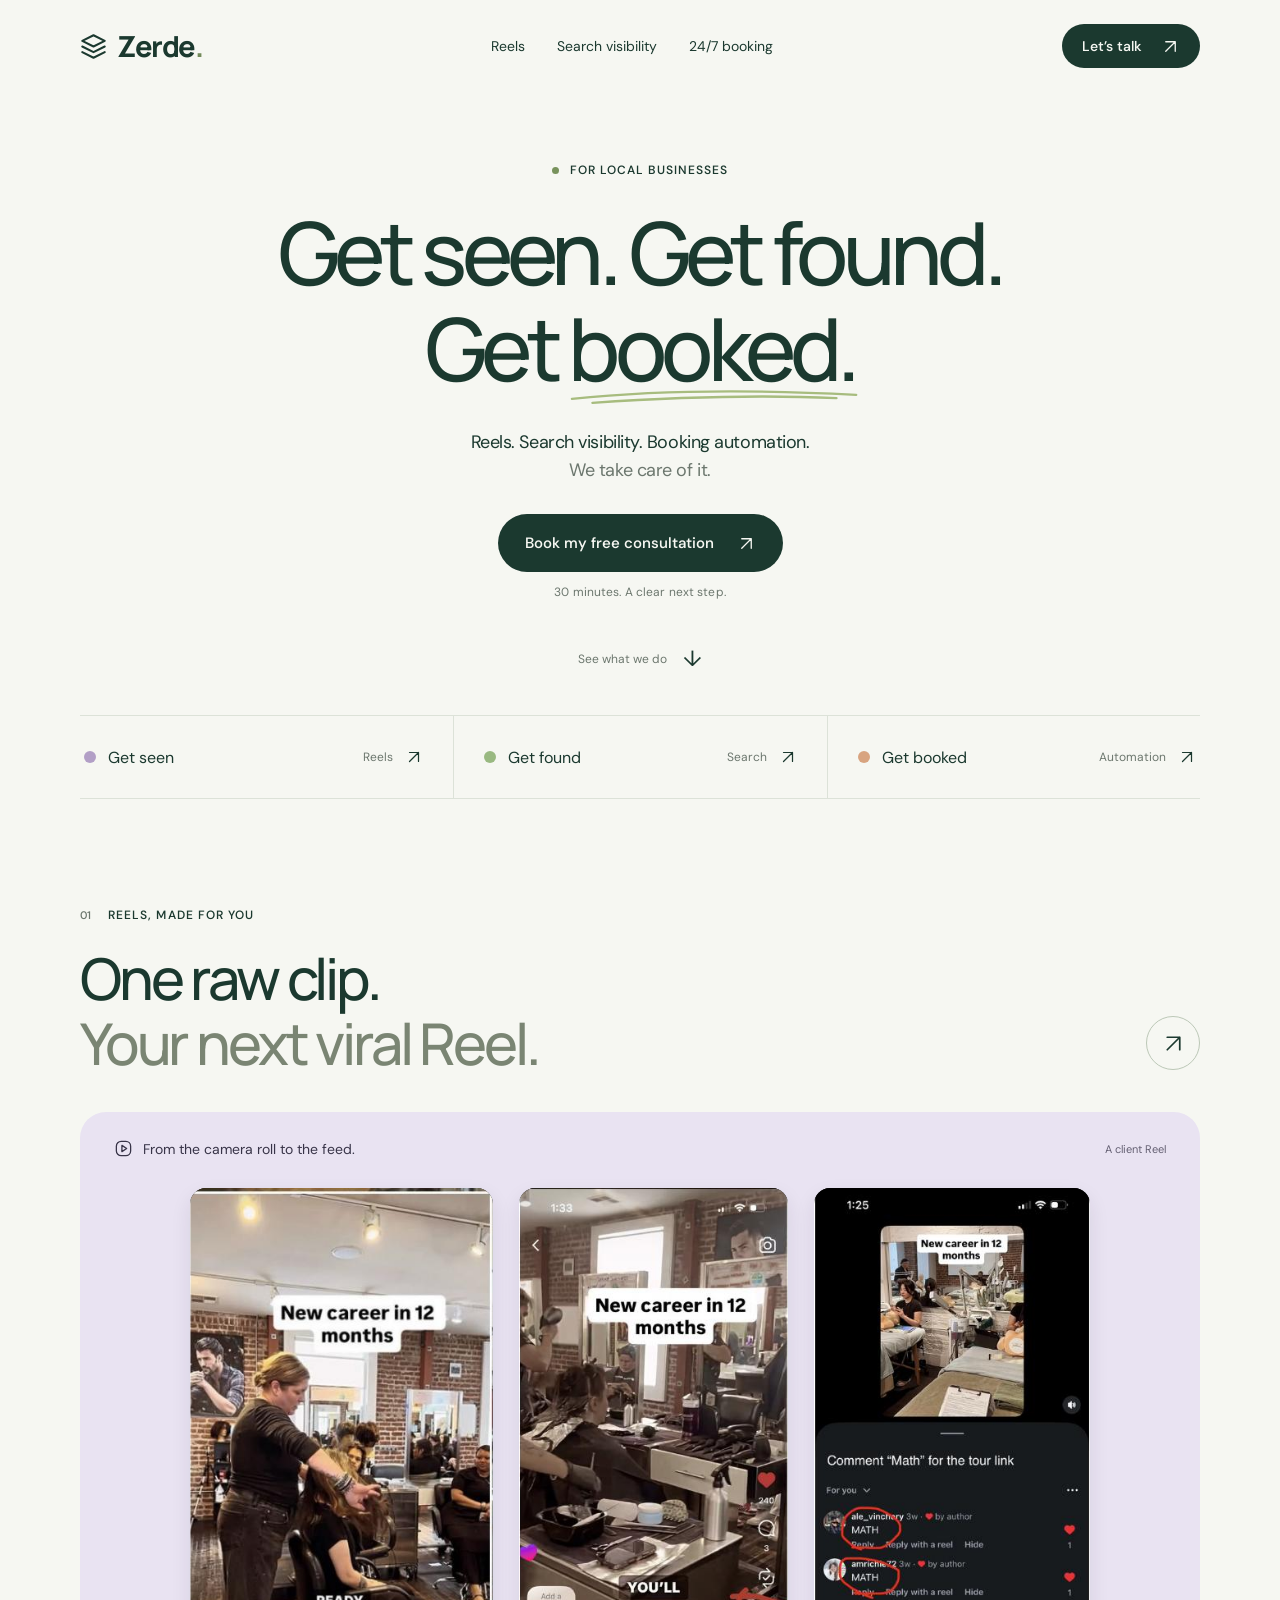
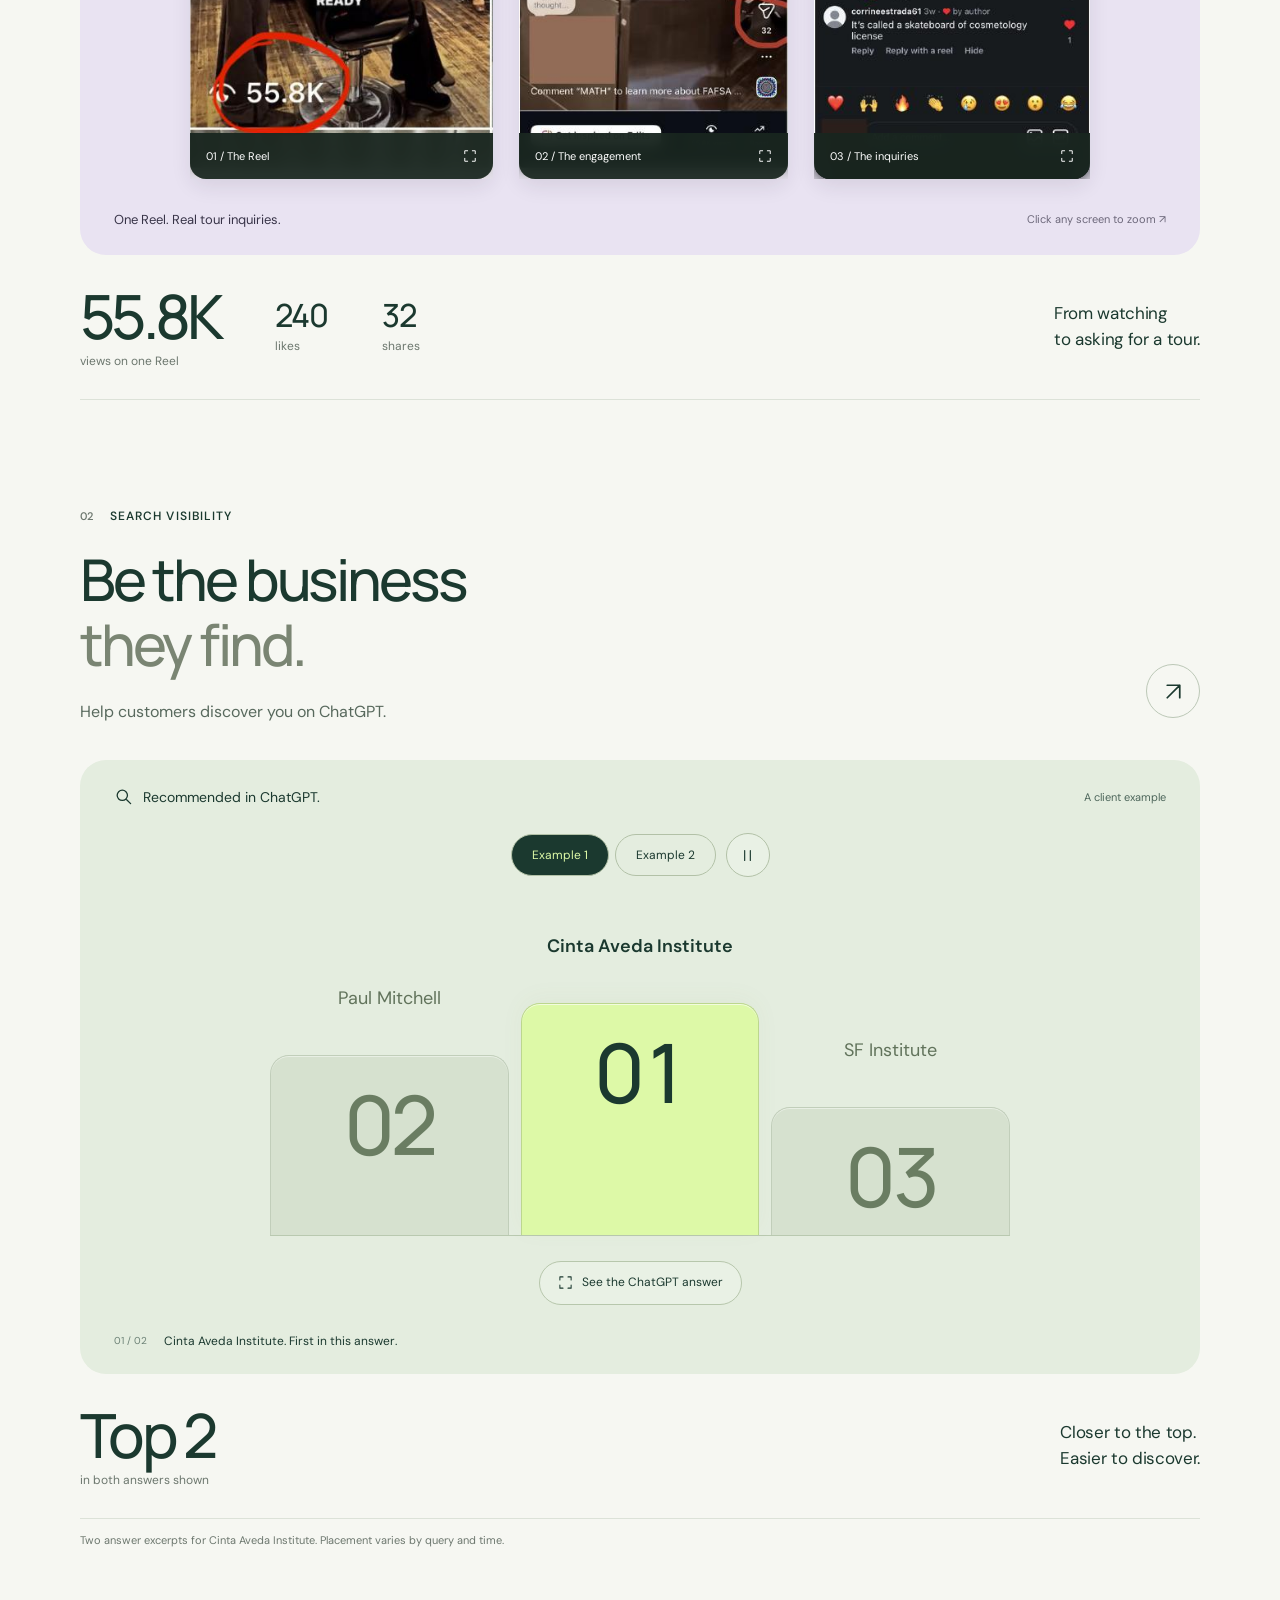
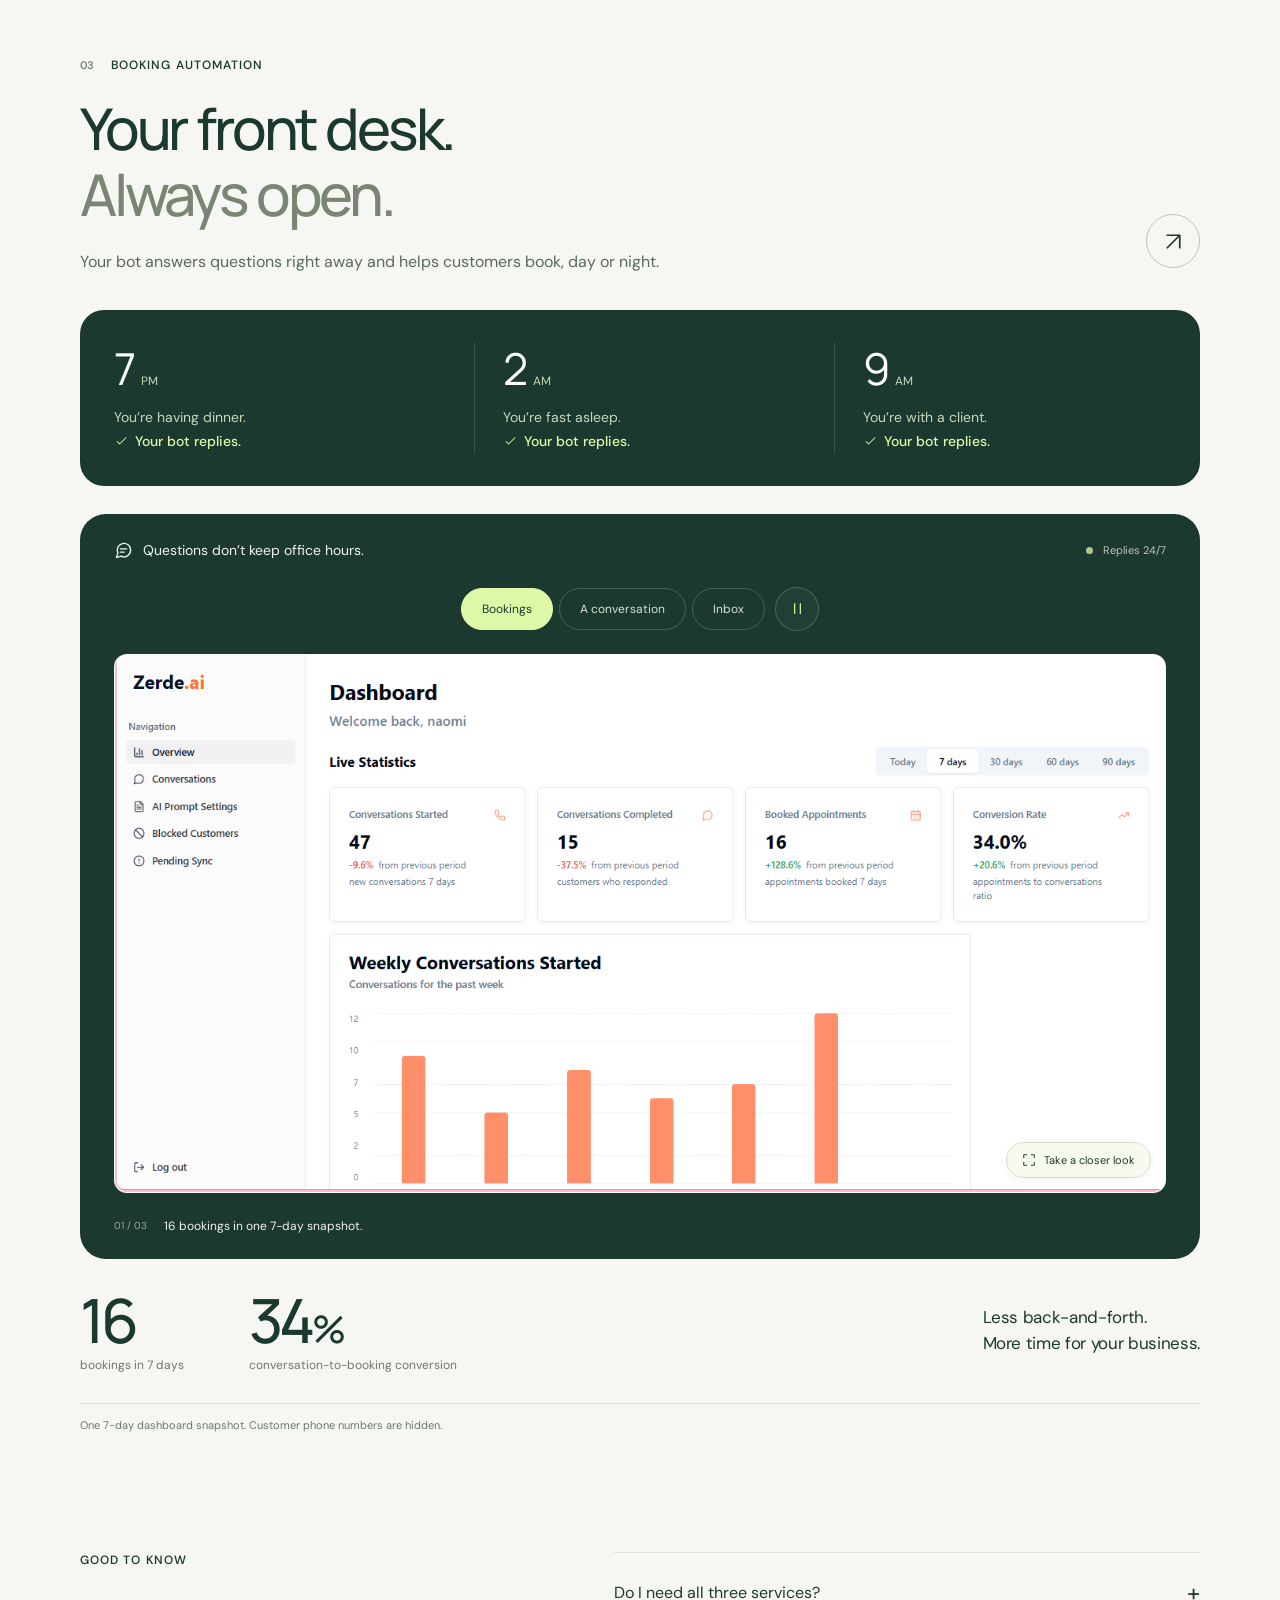
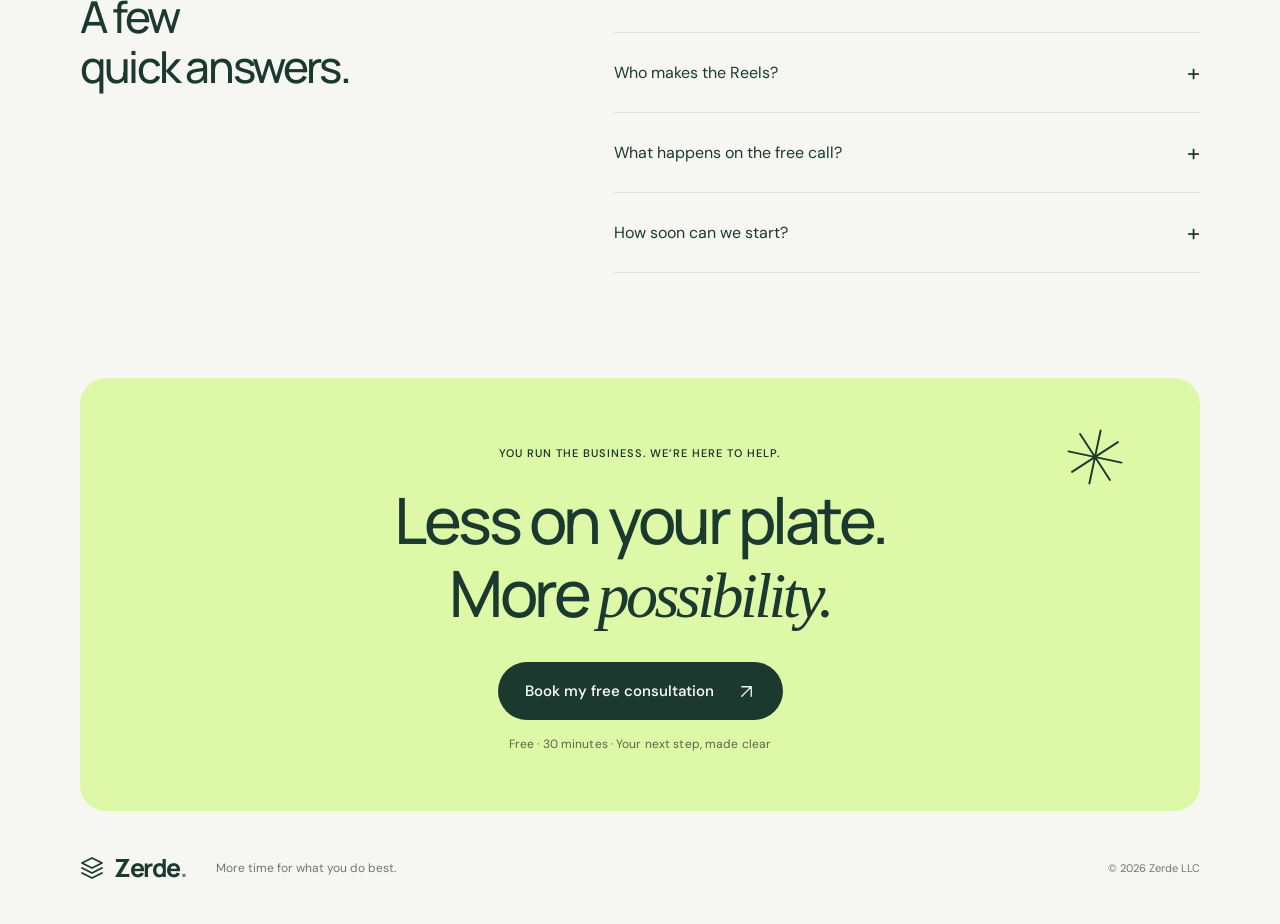
==== commit f3060c07: "feat: smoothly rotate landing gallery tabs with playback controls" ====
--- a/index.html
+++ b/index.html
@@ -32,8 +32,8 @@
       href="https://fonts.googleapis.com/css2?family=DM+Sans:wght@400;450;500;550;600;650;700&family=Manrope:wght@400;500;600;650;700;750;800&display=swap"
       rel="stylesheet"
     />
-    <link rel="stylesheet" href="assets/landing.css?v=7ffa834026b6" />
-    <script src="assets/landing.js?v=881c9a08f0c3" defer></script>
+    <link rel="stylesheet" href="assets/landing.css?v=ae0373c17d42" />
+    <script src="assets/landing.js?v=9987573deb13" defer></script>
   </head>
   <body>
     <a class="skip-link" href="#main">Skip to content</a>
@@ -64,6 +64,12 @@
         </symbol>
         <symbol id="i-expand" viewBox="0 0 24 24">
           <path d="M8 3H3v5m13-5h5v5M3 16v5h5m13-5v5h-5" />
+        </symbol>
+        <symbol id="i-pause" viewBox="0 0 24 24">
+          <path d="M8 5v14M16 5v14" />
+        </symbol>
+        <symbol id="i-play" viewBox="0 0 24 24">
+          <path d="m8 5 11 7-11 7V5Z" />
         </symbol>
         <symbol id="i-check" viewBox="0 0 24 24">
           <path d="m5 12 4 4L19 6" />
--- a/assets/landing.css
+++ b/assets/landing.css
@@ -831,6 +831,105 @@
 .gallery-tabs button:hover {
   border-color: #dceecb;
 }
+.gallery-controls {
+  display: flex;
+  align-items: center;
+  justify-content: center;
+  gap: 10px;
+  min-width: 0;
+  padding: 0 24px 23px;
+}
+.gallery-controls .gallery-tabs {
+  flex: 0 1 auto;
+  min-width: 0;
+  justify-content: flex-start;
+  padding: 0;
+  overscroll-behavior-x: contain;
+}
+.gallery-controls .gallery-tabs button {
+  transition:
+    background-color 220ms ease,
+    border-color 220ms ease,
+    color 220ms ease;
+}
+.gallery-autoplay {
+  display: grid;
+  place-items: center;
+  flex: 0 0 44px;
+  width: 44px;
+  min-width: 44px;
+  height: 44px;
+  min-height: 44px;
+  padding: 0;
+  border: 1px solid #ffffff32;
+  border-radius: 50%;
+  background: #ffffff08;
+  color: var(--lime);
+  transition:
+    background-color 220ms ease,
+    border-color 220ms ease;
+}
+.gallery-autoplay:hover {
+  border-color: #dceecb;
+  background: #ffffff14;
+}
+.gallery-autoplay .icon {
+  width: 17px;
+  height: 17px;
+}
+.visibility-gallery .gallery-autoplay {
+  border-color: #b2c1a7;
+  background: #f6f7f24d;
+  color: var(--ink);
+}
+.visibility-gallery .gallery-autoplay:hover {
+  border-color: #78936c;
+  background: #f6f7f2b3;
+}
+.gallery-panel {
+  opacity: 1;
+  transform: translateY(0);
+  transition:
+    opacity 220ms ease,
+    transform 220ms ease;
+}
+.gallery-panel.is-changing {
+  opacity: 0;
+  transform: translateY(6px);
+}
+@media (max-width: 760px) {
+  .gallery-controls {
+    gap: 8px;
+    padding: 0 18px 20px;
+  }
+  .gallery-controls .gallery-tabs {
+    gap: 5px;
+  }
+  .gallery-controls .gallery-tabs button {
+    min-height: 44px;
+    padding-inline: 12px;
+  }
+}
+@media (max-width: 480px) {
+  .gallery-controls {
+    gap: 6px;
+    padding-inline: 12px;
+  }
+  .gallery-controls .gallery-tabs {
+    gap: 4px;
+  }
+  .gallery-controls .gallery-tabs button {
+    padding-inline: 8px;
+    font-size: 10px;
+  }
+}
+@media (prefers-reduced-motion: reduce) {
+  .gallery-panel,
+  .gallery-panel.is-changing {
+    transition: none;
+    transform: none;
+  }
+}
 .gallery-image {
   display: block;
   position: relative;
@@ -938,6 +1037,7 @@
 .podium-school {
   display: block;
   width: 100%;
+  min-height: 2.8em;
   max-width: 17ch;
   margin-bottom: 18px;
   padding-inline: 5px;
